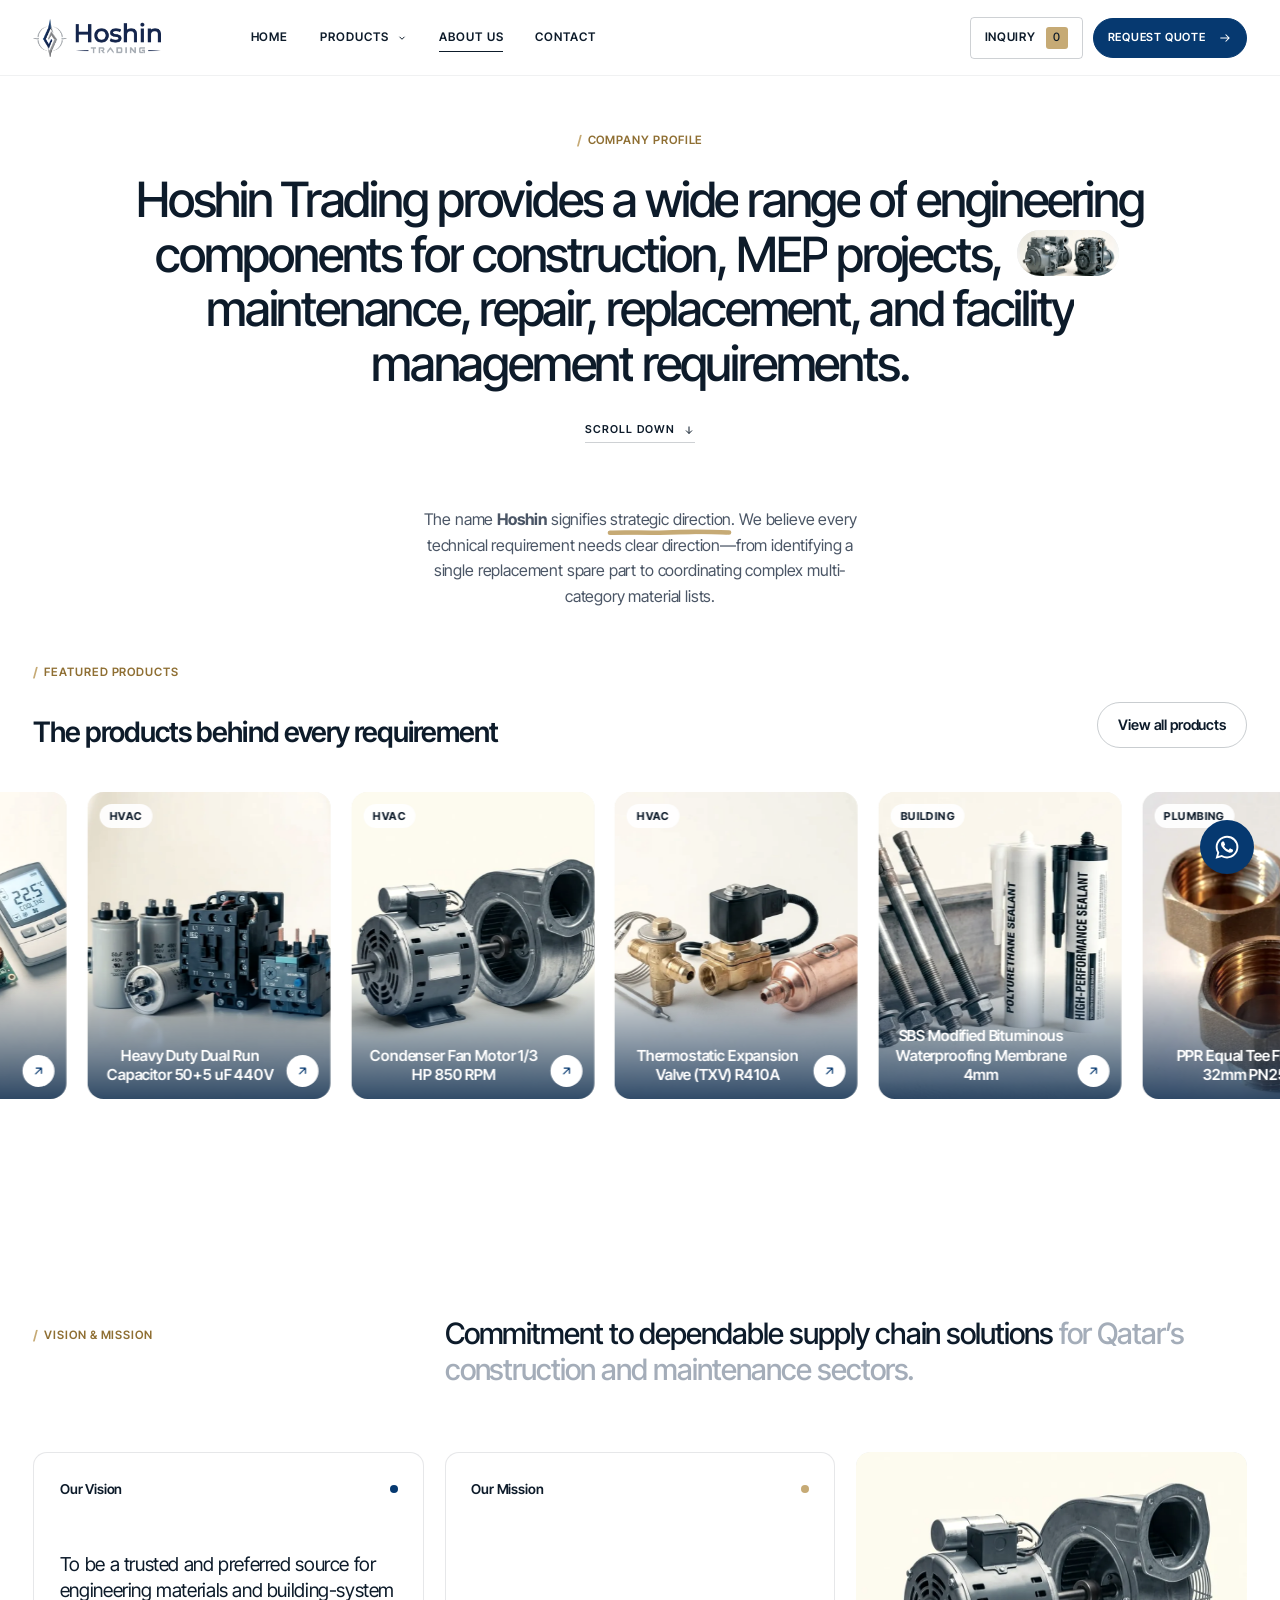
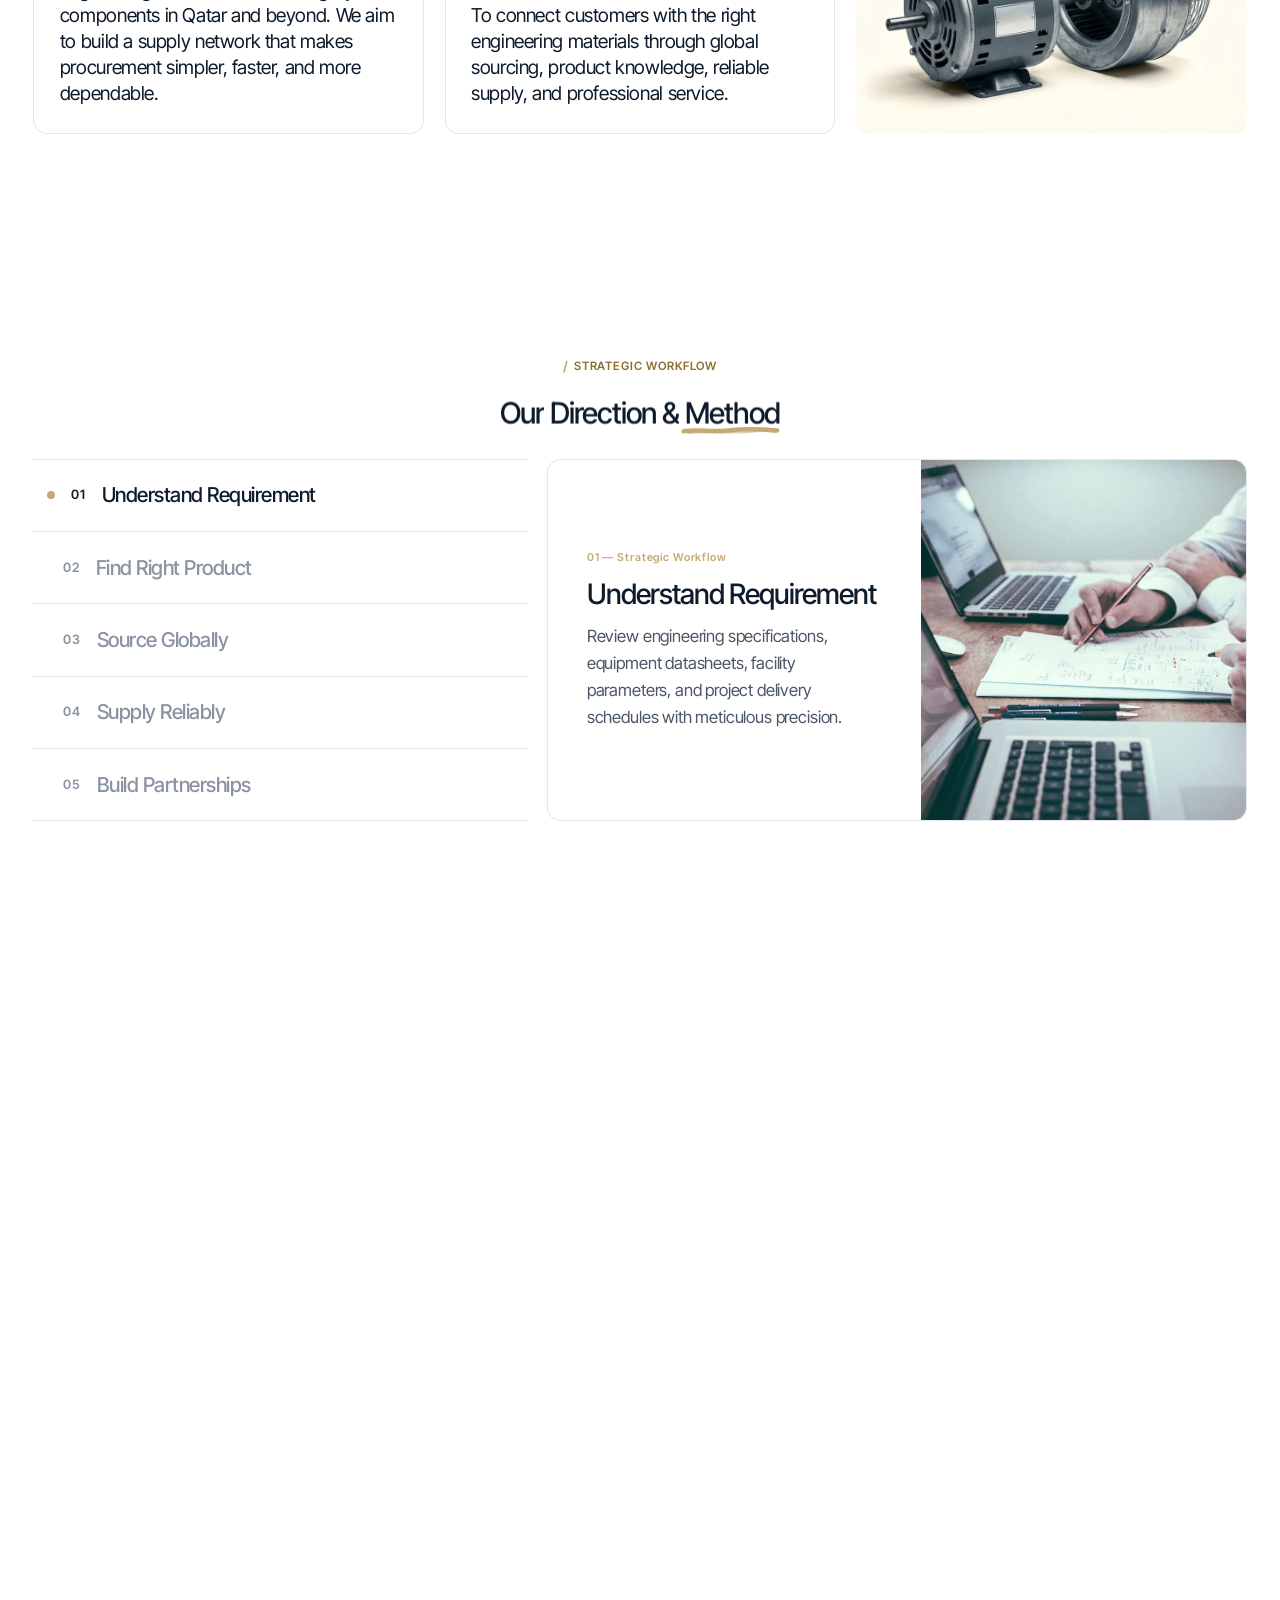
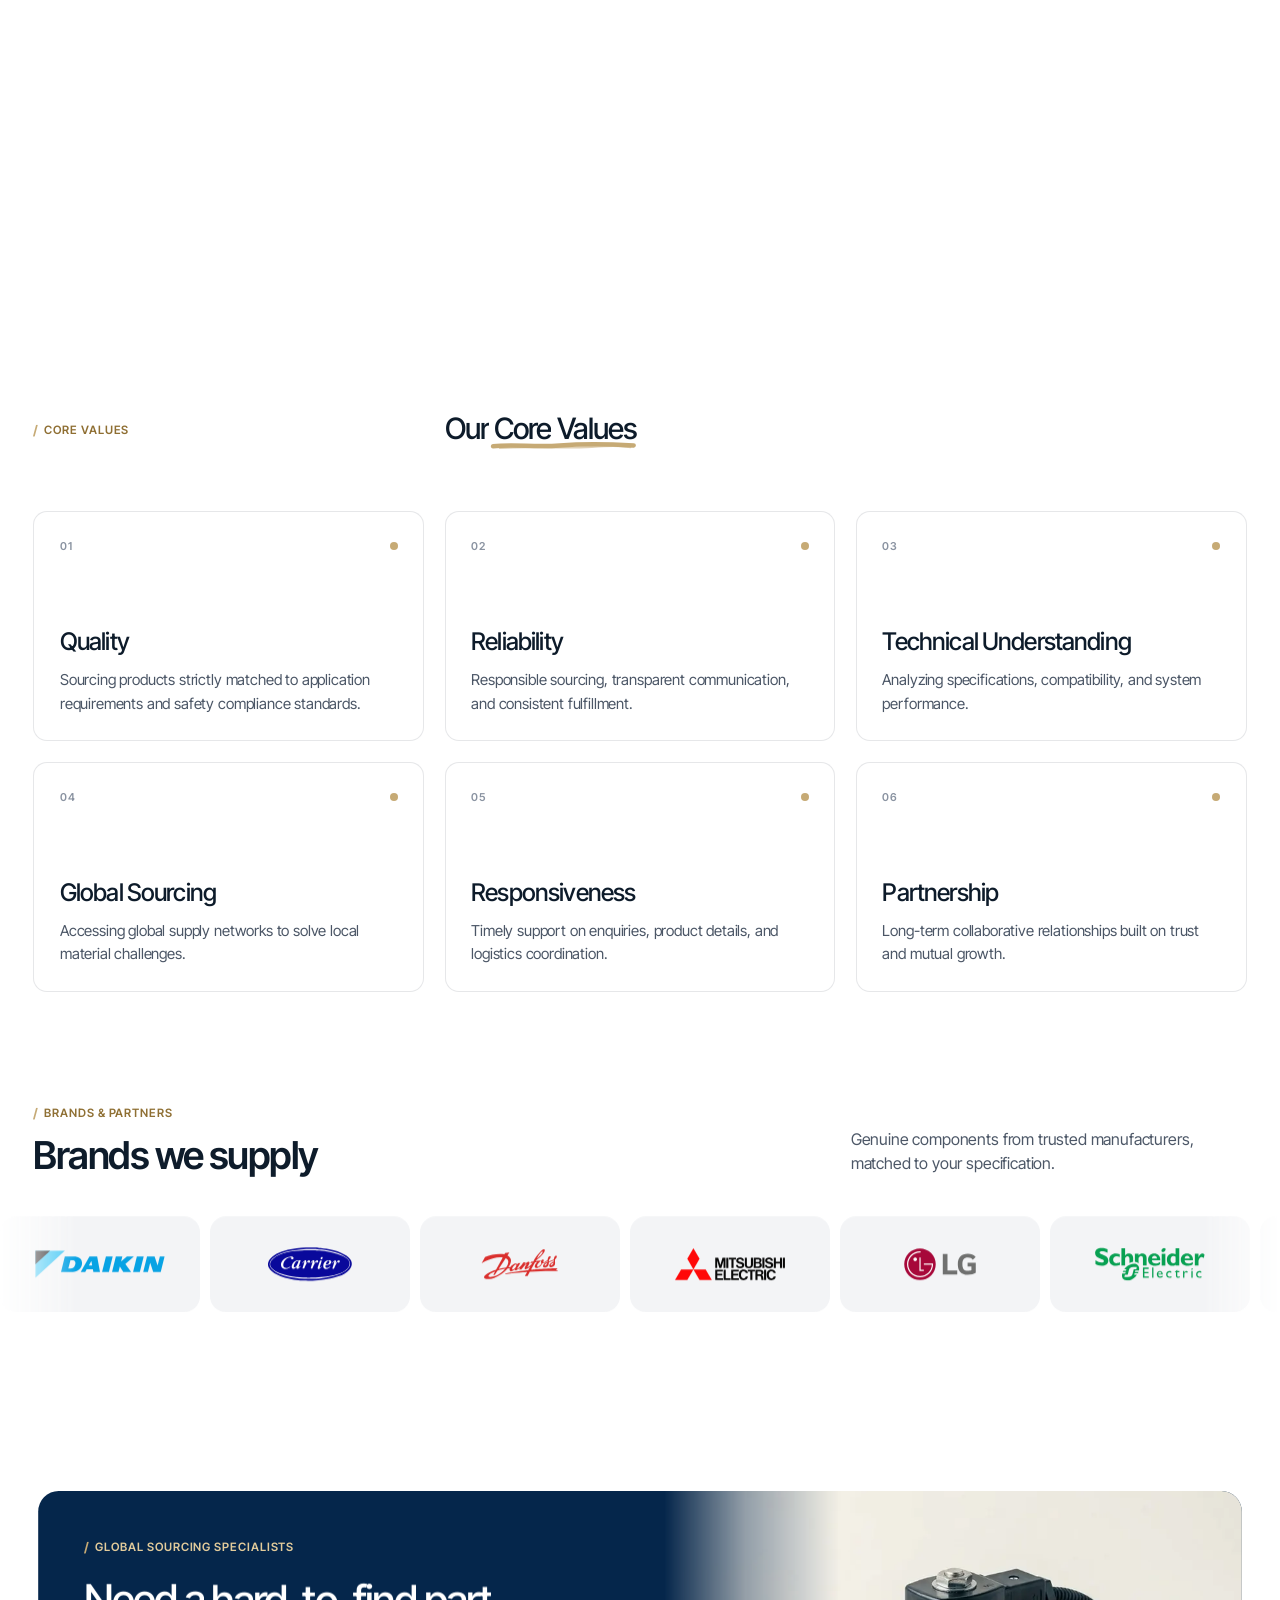
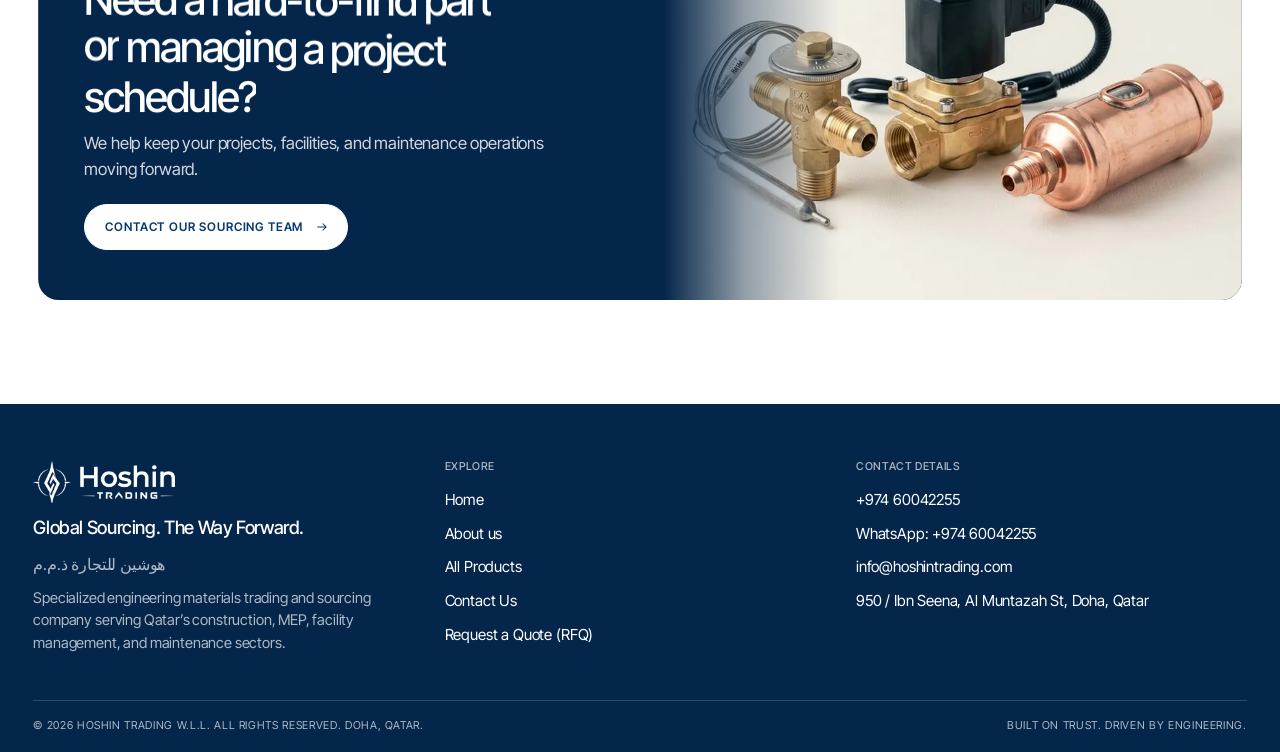
==== about.html @ f6451069 "Category strip: muted colour until hover Co-Authored-By: Claude Opus 5.5 <noreply@anthropic.com>" ====
<!DOCTYPE html>
<html lang="en" class="no-js">
<head>
  <meta charset="UTF-8">
  <meta name="viewport" content="width=device-width, initial-scale=1.0">
  <title>About Us | Hoshin Trading - Qatar Engineering Procurement</title>
  <meta name="description" content="Hoshin Trading provides engineering components for construction, MEP projects, maintenance, repair, replacement, and facility management requirements in Qatar.">
  <meta name="robots" content="index, follow">
  <meta name="theme-color" content="#f3f4f6">
  <link rel="icon" type="image/png" href="assets/logo/logo-mark.png">
  <link rel="apple-touch-icon" href="assets/logo/logo.png">
  <link rel="preconnect" href="https://fonts.googleapis.com">
  <link rel="preconnect" href="https://fonts.gstatic.com" crossorigin>
  <link rel="stylesheet" href="https://fonts.googleapis.com/css2?family=Inter+Tight:wght@400;500;600;700&display=swap">
  <link rel="stylesheet" href="css/hoshin.css?v=1792747800">
  <link rel="stylesheet" href="css/hoshin-v4.css?v=1793015596">
  <link rel="stylesheet" href="css/hoshin-axion.css?v=71">
</head>
<body class="">
  <a href="#main-content" class="skip-link">Skip to main content</a>

  <header class="h-header" id="site-header">
    <div class="h-wrap h-header__inner">
      <a href="index.html" class="h-logo" aria-label="Hoshin Trading home">
        <img class="h-logo__dark" src="assets/logo/logo-horizontal.png" alt="Hoshin Trading W.L.L." width="900" height="267">
        <img class="h-logo__light" src="assets/logo/logo-horizontal-white.png" alt="" width="900" height="267" aria-hidden="true">
      </a>
      <nav class="h-nav" aria-label="Main navigation">
        <ul style="display:flex;gap:4px">
          <li class="h-nav__item"><a class="h-nav__link" href="index.html" data-page="index.html">Home</a></li>
          <li class="h-nav__item h-nav__item--mega">
            <a class="h-nav__link" href="products.html" aria-haspopup="true" aria-expanded="false" data-page="products.html category.html">Products <svg viewBox="0 0 24 24" fill="none" stroke="currentColor" stroke-width="2.4" aria-hidden="true"><path d="m6 9 6 6 6-6"/></svg></a>
      <div class="h-mega" role="region" aria-label="Products menu">
        <div class="h-mega__inner">
          <div>
            <ul class="h-mega__cats">
<li><a class="h-mega__cat" href="category.html?cat=hvac" data-cat="hvac" data-desc="AC units, compressors, motors, fan coils, PCBs, filters, thermostats, valves and controls."><span class="h-index">01</span><span>HVAC &amp; Air Conditioning</span><svg class="" viewBox="0 0 24 24" fill="none" stroke="currentColor" stroke-width="1.8" aria-hidden="true"><path d="M4 12h15M13 6l6 6-6 6"/></svg></a></li>
<li><a class="h-mega__cat" href="category.html?cat=refrigeration" data-cat="refrigeration" data-desc="Refrigerant gases, copper fittings, filter driers, sight glasses and refrigeration accessories."><span class="h-index">02</span><span>Refrigeration &amp; Refrigerant Products</span><svg class="" viewBox="0 0 24 24" fill="none" stroke="currentColor" stroke-width="1.8" aria-hidden="true"><path d="M4 12h15M13 6l6 6-6 6"/></svg></a></li>
<li><a class="h-mega__cat" href="category.html?cat=electrical" data-cat="electrical" data-desc="Cables, switchgear, MCBs/MCCBs, conduits, distribution boards, switches, sockets and LED lighting."><span class="h-index">03</span><span>Electrical Materials &amp; Lighting</span><svg class="" viewBox="0 0 24 24" fill="none" stroke="currentColor" stroke-width="1.8" aria-hidden="true"><path d="M4 12h15M13 6l6 6-6 6"/></svg></a></li>
<li><a class="h-mega__cat" href="category.html?cat=plumbing" data-cat="plumbing" data-desc="PPR/PVC/CPVC/GI pipes, fittings, valves, pumps, pressure vessels and accessories."><span class="h-index">04</span><span>Plumbing Materials &amp; Water Systems</span><svg class="" viewBox="0 0 24 24" fill="none" stroke="currentColor" stroke-width="1.8" aria-hidden="true"><path d="M4 12h15M13 6l6 6-6 6"/></svg></a></li>
<li><a class="h-mega__cat" href="category.html?cat=building" data-cat="building" data-desc="Steel, mesh, timber, waterproofing, sealants, fasteners, insulation and site consumables."><span class="h-index">05</span><span>Building Materials &amp; Civil Supplies</span><svg class="" viewBox="0 0 24 24" fill="none" stroke="currentColor" stroke-width="1.8" aria-hidden="true"><path d="M4 12h15M13 6l6 6-6 6"/></svg></a></li>
<li><a class="h-mega__cat" href="category.html?cat=safety" data-cat="safety" data-desc="PPE, high-visibility workwear, fall protection, respiratory and hearing protection, site safety signage."><span class="h-index">06</span><span>Safety Gears &amp; Equipment</span><svg class="" viewBox="0 0 24 24" fill="none" stroke="currentColor" stroke-width="1.8" aria-hidden="true"><path d="M4 12h15M13 6l6 6-6 6"/></svg></a></li>
            </ul>
          </div>
          <div class="h-mega__panels">
<div class="h-mega__panel" data-cat="hvac"><div class="h-mega__panel-head"><p class="h-mega__panel-title">HVAC &amp; Air Conditioning</p><a class="h-link h-small" href="category.html?cat=hvac">View all <svg viewBox="0 0 24 24" fill="none" stroke="currentColor" stroke-width="1.8" aria-hidden="true"><path d="M7 17 17 7M8 7h9v9"/></svg></a></div><ul class="h-mega__subs"><li><a class="h-mega__sub" href="category.html?cat=hvac&amp;sub=Compressors%20%28Rotary%2C%20Scroll%2C%20Reciprocating%29"><span>Compressors (Rotary, Scroll, Reciprocating)</span><svg viewBox="0 0 24 24" fill="none" stroke="currentColor" stroke-width="1.8" aria-hidden="true"><path d="M7 17 17 7M8 7h9v9"/></svg></a></li><li><a class="h-mega__sub" href="category.html?cat=hvac&amp;sub=Motors%20%26%20Fan%20Components"><span>Motors &amp; Fan Components</span><svg viewBox="0 0 24 24" fill="none" stroke="currentColor" stroke-width="1.8" aria-hidden="true"><path d="M7 17 17 7M8 7h9v9"/></svg></a></li><li><a class="h-mega__sub" href="category.html?cat=hvac&amp;sub=Electrical%20Components%20%28Capacitors%2C%20Contactors%2C%20Overload%20Relays%29"><span>Electrical Components (Capacitors, Contactors, Overload Relays)</span><svg viewBox="0 0 24 24" fill="none" stroke="currentColor" stroke-width="1.8" aria-hidden="true"><path d="M7 17 17 7M8 7h9v9"/></svg></a></li><li><a class="h-mega__sub" href="category.html?cat=hvac&amp;sub=Controls%20%26%20Electronics%20%28PCBs%2C%20Thermostats%2C%20Sensors%29"><span>Controls &amp; Electronics (PCBs, Thermostats, Sensors)</span><svg viewBox="0 0 24 24" fill="none" stroke="currentColor" stroke-width="1.8" aria-hidden="true"><path d="M7 17 17 7M8 7h9v9"/></svg></a></li><li><a class="h-mega__sub" href="category.html?cat=hvac&amp;sub=Valves%20%28Expansion%2C%20Solenoid%29"><span>Valves (Expansion, Solenoid)</span><svg viewBox="0 0 24 24" fill="none" stroke="currentColor" stroke-width="1.8" aria-hidden="true"><path d="M7 17 17 7M8 7h9v9"/></svg></a></li><li><a class="h-mega__sub" href="category.html?cat=hvac&amp;sub=Maintenance%20Consumables%20%28Belts%2C%20Bearings%2C%20Insulation%29"><span>Maintenance Consumables (Belts, Bearings, Insulation)</span><svg viewBox="0 0 24 24" fill="none" stroke="currentColor" stroke-width="1.8" aria-hidden="true"><path d="M7 17 17 7M8 7h9v9"/></svg></a></li></ul></div>
<div class="h-mega__panel" data-cat="refrigeration"><div class="h-mega__panel-head"><p class="h-mega__panel-title">Refrigeration &amp; Refrigerant Products</p><a class="h-link h-small" href="category.html?cat=refrigeration">View all <svg viewBox="0 0 24 24" fill="none" stroke="currentColor" stroke-width="1.8" aria-hidden="true"><path d="M7 17 17 7M8 7h9v9"/></svg></a></div><ul class="h-mega__subs"><li><a class="h-mega__sub" href="category.html?cat=refrigeration&amp;sub=Refrigerant%20Gases"><span>Refrigerant Gases</span><svg viewBox="0 0 24 24" fill="none" stroke="currentColor" stroke-width="1.8" aria-hidden="true"><path d="M7 17 17 7M8 7h9v9"/></svg></a></li><li><a class="h-mega__sub" href="category.html?cat=refrigeration&amp;sub=Copper%20Fittings"><span>Copper Fittings</span><svg viewBox="0 0 24 24" fill="none" stroke="currentColor" stroke-width="1.8" aria-hidden="true"><path d="M7 17 17 7M8 7h9v9"/></svg></a></li><li><a class="h-mega__sub" href="category.html?cat=refrigeration&amp;sub=Filter%20Driers%20%26%20Sight%20Glasses"><span>Filter Driers &amp; Sight Glasses</span><svg viewBox="0 0 24 24" fill="none" stroke="currentColor" stroke-width="1.8" aria-hidden="true"><path d="M7 17 17 7M8 7h9v9"/></svg></a></li><li><a class="h-mega__sub" href="category.html?cat=refrigeration&amp;sub=Refrigeration%20Controls"><span>Refrigeration Controls</span><svg viewBox="0 0 24 24" fill="none" stroke="currentColor" stroke-width="1.8" aria-hidden="true"><path d="M7 17 17 7M8 7h9v9"/></svg></a></li><li><a class="h-mega__sub" href="category.html?cat=refrigeration&amp;sub=Accessories"><span>Accessories</span><svg viewBox="0 0 24 24" fill="none" stroke="currentColor" stroke-width="1.8" aria-hidden="true"><path d="M7 17 17 7M8 7h9v9"/></svg></a></li></ul></div>
<div class="h-mega__panel" data-cat="electrical"><div class="h-mega__panel-head"><p class="h-mega__panel-title">Electrical Materials &amp; Lighting</p><a class="h-link h-small" href="category.html?cat=electrical">View all <svg viewBox="0 0 24 24" fill="none" stroke="currentColor" stroke-width="1.8" aria-hidden="true"><path d="M7 17 17 7M8 7h9v9"/></svg></a></div><ul class="h-mega__subs"><li><a class="h-mega__sub" href="category.html?cat=electrical&amp;sub=Cables%20%26%20Wiring"><span>Cables &amp; Wiring</span><svg viewBox="0 0 24 24" fill="none" stroke="currentColor" stroke-width="1.8" aria-hidden="true"><path d="M7 17 17 7M8 7h9v9"/></svg></a></li><li><a class="h-mega__sub" href="category.html?cat=electrical&amp;sub=Cable%20Management%20%28Trays%2C%20Ladders%2C%20Glands%2C%20Lugs%2C%20Conduits%29"><span>Cable Management (Trays, Ladders, Glands, Lugs, Conduits)</span><svg viewBox="0 0 24 24" fill="none" stroke="currentColor" stroke-width="1.8" aria-hidden="true"><path d="M7 17 17 7M8 7h9v9"/></svg></a></li><li><a class="h-mega__sub" href="category.html?cat=electrical&amp;sub=Protection%20%26%20Switchgear%20%28MCB%2C%20MCCB%2C%20Isolators%2C%20DB%20Boards%29"><span>Protection &amp; Switchgear (MCB, MCCB, Isolators, DB Boards)</span><svg viewBox="0 0 24 24" fill="none" stroke="currentColor" stroke-width="1.8" aria-hidden="true"><path d="M7 17 17 7M8 7h9v9"/></svg></a></li><li><a class="h-mega__sub" href="category.html?cat=electrical&amp;sub=Wiring%20Devices%20%26%20Enclosures%20%28Switches%2C%20Sockets%2C%20Junction%20Boxes%29"><span>Wiring Devices &amp; Enclosures (Switches, Sockets, Junction Boxes)</span><svg viewBox="0 0 24 24" fill="none" stroke="currentColor" stroke-width="1.8" aria-hidden="true"><path d="M7 17 17 7M8 7h9v9"/></svg></a></li><li><a class="h-mega__sub" href="category.html?cat=electrical&amp;sub=Commercial%20%26%20Industrial%20Lighting%20%28LED%20Panels%2C%20Downlights%2C%20Floodlights%29"><span>Commercial &amp; Industrial Lighting (LED Panels, Downlights, Floodlights)</span><svg viewBox="0 0 24 24" fill="none" stroke="currentColor" stroke-width="1.8" aria-hidden="true"><path d="M7 17 17 7M8 7h9v9"/></svg></a></li></ul></div>
<div class="h-mega__panel" data-cat="plumbing"><div class="h-mega__panel-head"><p class="h-mega__panel-title">Plumbing Materials &amp; Water Systems</p><a class="h-link h-small" href="category.html?cat=plumbing">View all <svg viewBox="0 0 24 24" fill="none" stroke="currentColor" stroke-width="1.8" aria-hidden="true"><path d="M7 17 17 7M8 7h9v9"/></svg></a></div><ul class="h-mega__subs"><li><a class="h-mega__sub" href="category.html?cat=plumbing&amp;sub=Piping%20Systems%20%28PPR%2C%20PVC%2C%20CPVC%2C%20GI%29"><span>Piping Systems (PPR, PVC, CPVC, GI)</span><svg viewBox="0 0 24 24" fill="none" stroke="currentColor" stroke-width="1.8" aria-hidden="true"><path d="M7 17 17 7M8 7h9v9"/></svg></a></li><li><a class="h-mega__sub" href="category.html?cat=plumbing&amp;sub=Pipe%20Fittings%20%28Elbows%2C%20Tees%2C%20Couplings%2C%20Reducers%2C%20Flanges%29"><span>Pipe Fittings (Elbows, Tees, Couplings, Reducers, Flanges)</span><svg viewBox="0 0 24 24" fill="none" stroke="currentColor" stroke-width="1.8" aria-hidden="true"><path d="M7 17 17 7M8 7h9v9"/></svg></a></li><li><a class="h-mega__sub" href="category.html?cat=plumbing&amp;sub=Valves%20%28Ball%2C%20Gate%2C%20Check%2C%20Butterfly%2C%20PRVs%2C%20Float%29"><span>Valves (Ball, Gate, Check, Butterfly, PRVs, Float)</span><svg viewBox="0 0 24 24" fill="none" stroke="currentColor" stroke-width="1.8" aria-hidden="true"><path d="M7 17 17 7M8 7h9v9"/></svg></a></li><li><a class="h-mega__sub" href="category.html?cat=plumbing&amp;sub=Pumps%20%26%20Pressure%20Control%20%28Booster%2C%20Transfer%2C%20Circulation%2C%20Pressure%20Vessels%29"><span>Pumps &amp; Pressure Control (Booster, Transfer, Circulation, Pressure Vessels)</span><svg viewBox="0 0 24 24" fill="none" stroke="currentColor" stroke-width="1.8" aria-hidden="true"><path d="M7 17 17 7M8 7h9v9"/></svg></a></li><li><a class="h-mega__sub" href="category.html?cat=plumbing&amp;sub=Plumbing%20Accessories"><span>Plumbing Accessories</span><svg viewBox="0 0 24 24" fill="none" stroke="currentColor" stroke-width="1.8" aria-hidden="true"><path d="M7 17 17 7M8 7h9v9"/></svg></a></li></ul></div>
<div class="h-mega__panel" data-cat="building"><div class="h-mega__panel-head"><p class="h-mega__panel-title">Building Materials &amp; Civil Supplies</p><a class="h-link h-small" href="category.html?cat=building">View all <svg viewBox="0 0 24 24" fill="none" stroke="currentColor" stroke-width="1.8" aria-hidden="true"><path d="M7 17 17 7M8 7h9v9"/></svg></a></div><ul class="h-mega__subs"><li><a class="h-mega__sub" href="category.html?cat=building&amp;sub=Structural%20%26%20Civil%20%28Steel%2C%20Mesh%2C%20Timber%2C%20Plywood%2C%20Formwork%29"><span>Structural &amp; Civil (Steel, Mesh, Timber, Plywood, Formwork)</span><svg viewBox="0 0 24 24" fill="none" stroke="currentColor" stroke-width="1.8" aria-hidden="true"><path d="M7 17 17 7M8 7h9v9"/></svg></a></li><li><a class="h-mega__sub" href="category.html?cat=building&amp;sub=Waterproofing%20%26%20Sealants"><span>Waterproofing &amp; Sealants</span><svg viewBox="0 0 24 24" fill="none" stroke="currentColor" stroke-width="1.8" aria-hidden="true"><path d="M7 17 17 7M8 7h9v9"/></svg></a></li><li><a class="h-mega__sub" href="category.html?cat=building&amp;sub=Fasteners%20%26%20Hardware"><span>Fasteners &amp; Hardware</span><svg viewBox="0 0 24 24" fill="none" stroke="currentColor" stroke-width="1.8" aria-hidden="true"><path d="M7 17 17 7M8 7h9v9"/></svg></a></li><li><a class="h-mega__sub" href="category.html?cat=building&amp;sub=Insulation%20%28Rockwool%2C%20Glasswool%2C%20XPS%29"><span>Insulation (Rockwool, Glasswool, XPS)</span><svg viewBox="0 0 24 24" fill="none" stroke="currentColor" stroke-width="1.8" aria-hidden="true"><path d="M7 17 17 7M8 7h9v9"/></svg></a></li><li><a class="h-mega__sub" href="category.html?cat=building&amp;sub=Site%20Consumables%20%28Abrasives%2C%20Cutting%20Discs%2C%20Tapes%2C%20Adhesives%29"><span>Site Consumables (Abrasives, Cutting Discs, Tapes, Adhesives)</span><svg viewBox="0 0 24 24" fill="none" stroke="currentColor" stroke-width="1.8" aria-hidden="true"><path d="M7 17 17 7M8 7h9v9"/></svg></a></li></ul></div>
<div class="h-mega__panel" data-cat="safety"><div class="h-mega__panel-head"><p class="h-mega__panel-title">Safety Gears &amp; Equipment</p><a class="h-link h-small" href="category.html?cat=safety">View all <svg viewBox="0 0 24 24" fill="none" stroke="currentColor" stroke-width="1.8" aria-hidden="true"><path d="M7 17 17 7M8 7h9v9"/></svg></a></div><ul class="h-mega__subs"><li><a class="h-mega__sub" href="category.html?cat=safety&amp;sub=Head%20%26%20Face%20Protection"><span>Head &amp; Face Protection</span><svg viewBox="0 0 24 24" fill="none" stroke="currentColor" stroke-width="1.8" aria-hidden="true"><path d="M7 17 17 7M8 7h9v9"/></svg></a></li><li><a class="h-mega__sub" href="category.html?cat=safety&amp;sub=Eye%20%26%20Hearing%20Protection"><span>Eye &amp; Hearing Protection</span><svg viewBox="0 0 24 24" fill="none" stroke="currentColor" stroke-width="1.8" aria-hidden="true"><path d="M7 17 17 7M8 7h9v9"/></svg></a></li><li><a class="h-mega__sub" href="category.html?cat=safety&amp;sub=Respiratory%20Protection"><span>Respiratory Protection</span><svg viewBox="0 0 24 24" fill="none" stroke="currentColor" stroke-width="1.8" aria-hidden="true"><path d="M7 17 17 7M8 7h9v9"/></svg></a></li><li><a class="h-mega__sub" href="category.html?cat=safety&amp;sub=Body%20Protection%20%26%20Workwear"><span>Body Protection &amp; Workwear</span><svg viewBox="0 0 24 24" fill="none" stroke="currentColor" stroke-width="1.8" aria-hidden="true"><path d="M7 17 17 7M8 7h9v9"/></svg></a></li><li><a class="h-mega__sub" href="category.html?cat=safety&amp;sub=Hand%20%26%20Foot%20Protection"><span>Hand &amp; Foot Protection</span><svg viewBox="0 0 24 24" fill="none" stroke="currentColor" stroke-width="1.8" aria-hidden="true"><path d="M7 17 17 7M8 7h9v9"/></svg></a></li><li><a class="h-mega__sub" href="category.html?cat=safety&amp;sub=Fall%20Protection%20%26%20Site%20Security"><span>Fall Protection &amp; Site Security</span><svg viewBox="0 0 24 24" fill="none" stroke="currentColor" stroke-width="1.8" aria-hidden="true"><path d="M7 17 17 7M8 7h9v9"/></svg></a></li></ul></div>
          </div>
          <div class="h-mega__foot">
            <span></span>
            <a class="h-link" href="products.html">All Products <svg viewBox="0 0 24 24" fill="none" stroke="currentColor" stroke-width="1.8" aria-hidden="true"><path d="M7 17 17 7M8 7h9v9"/></svg></a>
          </div>
        </div>
      </div>
          </li>
          <li class="h-nav__item"><a class="h-nav__link" href="about.html" data-page="about.html">About us</a></li>
          <li class="h-nav__item"><a class="h-nav__link" href="contact.html" data-page="contact.html">Contact</a></li>
        </ul>
      </nav>
      <div class="h-header__actions">
        <a href="rfq.html" class="h-inquiry" aria-label="View inquiry list">
          <span class="h-inquiry__label">Inquiry</span>
          <span class="h-inquiry__count js-inquiry-count">0</span>
        </a>
        <a href="rfq.html" class="h-btn h-btn--sm"><span class="h-btn__txt"><span>Request Quote</span><span aria-hidden="true">Request Quote</span></span><svg class="h-btn__arrow" viewBox="0 0 24 24" fill="none" stroke="currentColor" stroke-width="1.8" aria-hidden="true"><path d="M4 12h15M13 6l6 6-6 6"/></svg></a>
        <button class="h-burger" type="button" aria-label="Menu" aria-expanded="false" aria-controls="mobile-menu"><span></span><span></span></button>
      </div>
    </div>
  </header>
  <div class="h-scrim" aria-hidden="true"></div>
  <div class="h-mobile" id="mobile-menu" aria-label="Mobile navigation">
    <ul class="h-mobile__list">
      <li><a class="h-mobile__link" href="index.html">Home</a></li>
      <li>
        <button class="h-mobile__toggle" type="button" aria-expanded="false" aria-controls="m-products">Products <svg viewBox="0 0 24 24" fill="none" stroke="currentColor" stroke-width="1.6" aria-hidden="true"><path d="M12 5v14M5 12h14"/></svg></button>
        <div class="h-mobile__sub" id="m-products">
          <div class="h-mobile__cat"><a href="products.html"><span>All Products</span><span class="h-index">ALL</span></a></div>
          <div class="h-mobile__cat"><a href="category.html?cat=hvac"><span>HVAC &amp; Air Conditioning</span><span class="h-index">01</span></a></div>
          <div class="h-mobile__cat"><a href="category.html?cat=refrigeration"><span>Refrigeration &amp; Refrigerant Products</span><span class="h-index">02</span></a></div>
          <div class="h-mobile__cat"><a href="category.html?cat=electrical"><span>Electrical Materials &amp; Lighting</span><span class="h-index">03</span></a></div>
          <div class="h-mobile__cat"><a href="category.html?cat=plumbing"><span>Plumbing Materials &amp; Water Systems</span><span class="h-index">04</span></a></div>
          <div class="h-mobile__cat"><a href="category.html?cat=building"><span>Building Materials &amp; Civil Supplies</span><span class="h-index">05</span></a></div>
          <div class="h-mobile__cat"><a href="category.html?cat=safety"><span>Safety Gears &amp; Equipment</span><span class="h-index">06</span></a></div>
        </div>
      </li>
      <li><a class="h-mobile__link" href="about.html">About us</a></li>
      <li><a class="h-mobile__link" href="contact.html">Contact</a></li>
    </ul>
    <div class="h-mobile__actions">
      <a href="rfq.html" class="h-btn h-btn--block"><span class="h-btn__txt"><span>Request Quote</span><span aria-hidden="true">Request Quote</span></span><svg class="h-btn__arrow" viewBox="0 0 24 24" fill="none" stroke="currentColor" stroke-width="1.8" aria-hidden="true"><path d="M4 12h15M13 6l6 6-6 6"/></svg></a>
      <a href="rfq.html" class="h-btn h-btn--ghost h-btn--block"><span class="h-btn__txt"><span>Inquiry List (<span class="js-inquiry-count">0</span>)</span></span></a>
    </div>
    <div class="h-mobile__meta">
      <a href="tel:+97460042255">+974 60042255</a>
      <a href="mailto:info@hoshintrading.com">info@hoshintrading.com</a>
      <span>950 / Ibn Seena, Al Muntazah St, Doha, Qatar</span>
    </div>
  </div>

  <main id="main-content">

    <section class="v-ahero">
      <div class="h-wrap">
        <p class="h-label">Company Profile</p>
        <h1 class="v-ahero__title" data-split data-split-now>Hoshin Trading provides a wide range of engineering components for construction, MEP projects, <span class="v-pill-img"><img src="assets/images/products-v3/compressors.webp" alt="" width="1024" height="681"></span> maintenance, repair, replacement, and facility management requirements.</h1>
        <a href="#vision" class="v-ahero__cue">Scroll Down <svg viewBox="0 0 24 24" fill="none" stroke="currentColor" stroke-width="2" aria-hidden="true"><path d="M12 5v14M6 13l6 6 6-6"/></svg></a>
        <p class="v-ahero__sub" data-reveal>The name <strong>Hoshin</strong> signifies <span class="h-ul">strategic direction</span>. We believe every technical requirement needs clear direction&mdash;from identifying a single replacement spare part to coordinating complex multi-category material lists.</p>
      </div>
      <div class="v-gallery" aria-label="Featured products"><div class="ax-gallery-head"><div style="display:grid;gap:12px"><p class="h-label">Featured products</p><h2>The products behind every requirement</h2></div><a class="ax-btn ax-btn--line" href="products.html">View all products</a></div><div class="v-gallery__track" data-ax-shuffle><a class="v-gallery__item ax-gitem" href="category.html?cat=hvac&amp;sub=Compressors%20%28Rotary%2C%20Scroll%2C%20Reciprocating%29"><img src="assets/images/products-v3/compressors.webp" alt="" loading="lazy" width="600" height="600"><span class="ax-gitem__cat">HVAC</span><span class="ax-gitem__name">Scroll Compressor 3 TR R410A</span><span class="ax-gitem__go"><svg viewBox="0 0 24 24" fill="none" stroke="currentColor" stroke-width="2" stroke-linecap="round" stroke-linejoin="round" aria-hidden="true"><path d="M7 17 17 7M8 7h9v9"/></svg></span></a><a class="v-gallery__item ax-gitem" href="category.html?cat=hvac&amp;sub=Motors%20%26%20Fan%20Components"><img src="assets/images/products-v3/motors-fan-components.webp" alt="" loading="lazy" width="600" height="600"><span class="ax-gitem__cat">HVAC</span><span class="ax-gitem__name">Condenser Fan Motor 1/3 HP 850 RPM</span><span class="ax-gitem__go"><svg viewBox="0 0 24 24" fill="none" stroke="currentColor" stroke-width="2" stroke-linecap="round" stroke-linejoin="round" aria-hidden="true"><path d="M7 17 17 7M8 7h9v9"/></svg></span></a><a class="v-gallery__item ax-gitem" href="category.html?cat=hvac&amp;sub=Controls%20%26%20Electronics%20%28PCBs%2C%20Thermostats%2C%20Sensors%29"><img src="assets/images/products-v3/controls-electronics.webp" alt="" loading="lazy" width="600" height="600"><span class="ax-gitem__cat">HVAC</span><span class="ax-gitem__name">Universal AC Inverter Control Board / PCB</span><span class="ax-gitem__go"><svg viewBox="0 0 24 24" fill="none" stroke="currentColor" stroke-width="2" stroke-linecap="round" stroke-linejoin="round" aria-hidden="true"><path d="M7 17 17 7M8 7h9v9"/></svg></span></a><a class="v-gallery__item ax-gitem" href="category.html?cat=hvac&amp;sub=Valves%20%28Expansion%2C%20Solenoid%29"><img src="assets/images/products-v3/valves-refrigeration.webp" alt="" loading="lazy" width="600" height="600"><span class="ax-gitem__cat">HVAC</span><span class="ax-gitem__name">Thermostatic Expansion Valve (TXV) R410A</span><span class="ax-gitem__go"><svg viewBox="0 0 24 24" fill="none" stroke="currentColor" stroke-width="2" stroke-linecap="round" stroke-linejoin="round" aria-hidden="true"><path d="M7 17 17 7M8 7h9v9"/></svg></span></a><a class="v-gallery__item ax-gitem" href="category.html?cat=hvac&amp;sub=Electrical%20Components%20%28Capacitors%2C%20Contactors%2C%20Overload%20Relays%29"><img src="assets/images/products-v3/hvac-electrical-components.webp" alt="" loading="lazy" width="600" height="600"><span class="ax-gitem__cat">HVAC</span><span class="ax-gitem__name">Heavy Duty Dual Run Capacitor 50+5 uF 440V</span><span class="ax-gitem__go"><svg viewBox="0 0 24 24" fill="none" stroke="currentColor" stroke-width="2" stroke-linecap="round" stroke-linejoin="round" aria-hidden="true"><path d="M7 17 17 7M8 7h9v9"/></svg></span></a><a class="v-gallery__item ax-gitem" href="category.html?cat=refrigeration&amp;sub=Copper%20Fittings"><img src="assets/images/products-v3/p-copper-elbow.webp" alt="" loading="lazy" width="600" height="600"><span class="ax-gitem__cat">Refrigeration</span><span class="ax-gitem__name">Copper Elbow 90° Long Radius 7/8 inch</span><span class="ax-gitem__go"><svg viewBox="0 0 24 24" fill="none" stroke="currentColor" stroke-width="2" stroke-linecap="round" stroke-linejoin="round" aria-hidden="true"><path d="M7 17 17 7M8 7h9v9"/></svg></span></a><a class="v-gallery__item ax-gitem" href="category.html?cat=electrical&amp;sub=Cables%20%26%20Wiring"><img src="assets/images/products-v3/cables-wiring.webp" alt="" loading="lazy" width="600" height="600"><span class="ax-gitem__cat">Electrical</span><span class="ax-gitem__name">XLPE Insulated Armoured Power Cable 4C x 16 sq mm</span><span class="ax-gitem__go"><svg viewBox="0 0 24 24" fill="none" stroke="currentColor" stroke-width="2" stroke-linecap="round" stroke-linejoin="round" aria-hidden="true"><path d="M7 17 17 7M8 7h9v9"/></svg></span></a><a class="v-gallery__item ax-gitem" href="category.html?cat=electrical&amp;sub=Cable%20Management%20%28Trays%2C%20Ladders%2C%20Glands%2C%20Lugs%2C%20Conduits%29"><img src="assets/images/products-v3/cable-management.webp" alt="" loading="lazy" width="600" height="600"><span class="ax-gitem__cat">Electrical</span><span class="ax-gitem__name">Perforated Heavy Duty Cable Tray 150mm x 50mm x 3M</span><span class="ax-gitem__go"><svg viewBox="0 0 24 24" fill="none" stroke="currentColor" stroke-width="2" stroke-linecap="round" stroke-linejoin="round" aria-hidden="true"><path d="M7 17 17 7M8 7h9v9"/></svg></span></a><a class="v-gallery__item ax-gitem" href="category.html?cat=electrical&amp;sub=Commercial%20%26%20Industrial%20Lighting%20%28LED%20Panels%2C%20Downlights%2C%20Floodlights%29"><img src="assets/images/products-v3/commercial-industrial-lighting.webp" alt="" loading="lazy" width="600" height="600"><span class="ax-gitem__cat">Electrical</span><span class="ax-gitem__name">Recessed LED Panel Light 600x600mm 40W 4000K</span><span class="ax-gitem__go"><svg viewBox="0 0 24 24" fill="none" stroke="currentColor" stroke-width="2" stroke-linecap="round" stroke-linejoin="round" aria-hidden="true"><path d="M7 17 17 7M8 7h9v9"/></svg></span></a><a class="v-gallery__item ax-gitem" href="category.html?cat=plumbing&amp;sub=Pipe%20Fittings%20%28Elbows%2C%20Tees%2C%20Couplings%2C%20Reducers%2C%20Flanges%29"><img src="assets/images/products-v3/pipe-fittings.webp" alt="" loading="lazy" width="600" height="600"><span class="ax-gitem__cat">Plumbing</span><span class="ax-gitem__name">PPR Equal Tee Fitting 32mm PN25</span><span class="ax-gitem__go"><svg viewBox="0 0 24 24" fill="none" stroke="currentColor" stroke-width="2" stroke-linecap="round" stroke-linejoin="round" aria-hidden="true"><path d="M7 17 17 7M8 7h9v9"/></svg></span></a><a class="v-gallery__item ax-gitem" href="category.html?cat=building&amp;sub=Waterproofing%20%26%20Sealants"><img src="assets/images/products-v3/waterproofing-sealants.webp" alt="" loading="lazy" width="600" height="600"><span class="ax-gitem__cat">Building</span><span class="ax-gitem__name">SBS Modified Bituminous Waterproofing Membrane 4mm</span><span class="ax-gitem__go"><svg viewBox="0 0 24 24" fill="none" stroke="currentColor" stroke-width="2" stroke-linecap="round" stroke-linejoin="round" aria-hidden="true"><path d="M7 17 17 7M8 7h9v9"/></svg></span></a><a class="v-gallery__item ax-gitem" href="category.html?cat=plumbing"><img src="assets/images/categories/plumbing-category.webp" alt="" loading="lazy" width="600" height="600"><span class="ax-gitem__cat">Plumbing</span><span class="ax-gitem__name">PPR Pipes, Fittings &amp; Valves</span><span class="ax-gitem__go"><svg viewBox="0 0 24 24" fill="none" stroke="currentColor" stroke-width="2" stroke-linecap="round" stroke-linejoin="round" aria-hidden="true"><path d="M7 17 17 7M8 7h9v9"/></svg></span></a><a class="v-gallery__item ax-gitem" href="category.html?cat=safety"><img src="assets/images/categories/safety-category.webp" alt="" loading="lazy" width="600" height="600"><span class="ax-gitem__cat">Safety</span><span class="ax-gitem__name">PPE &amp; Site Safety Gear</span><span class="ax-gitem__go"><svg viewBox="0 0 24 24" fill="none" stroke="currentColor" stroke-width="2" stroke-linecap="round" stroke-linejoin="round" aria-hidden="true"><path d="M7 17 17 7M8 7h9v9"/></svg></span></a></div></div>
    </section>

    <section class="h-section h-section--tight-top" id="vision">
      <div class="h-wrap">
        <div class="v-intro">
          <div class="v-intro__pill"><p class="h-label">Vision &amp; Mission</p></div>
          <p class="v-intro__text" data-reveal>Commitment to dependable supply chain solutions <span class="v-muted">for Qatar&rsquo;s construction and maintenance sectors.</span></p>
        </div>
        <div class="v-cards">
          <article class="v-card" data-reveal>
            <div class="v-card__head">Our Vision <i></i></div>
            <p class="v-card__big">To be a trusted and preferred source for engineering materials and building-system components in Qatar and beyond. We aim to build a supply network that makes procurement simpler, faster, and more dependable.</p>
          </article>
          <article class="v-card" data-reveal data-delay="0.08">
            <div class="v-card__head">Our Mission <i></i></div>
            <p class="v-card__big">To connect customers with the right engineering materials through global sourcing, product knowledge, reliable supply, and professional service.</p>
          </article>
          <div class="v-card v-card--img" data-reveal data-delay="0.16"><div class="h-media"><img src="assets/images/products-v3/motors-fan-components.webp" alt="HVAC fan motor and blower wheel" loading="lazy" width="1024" height="679" style="width:100%;height:100%;object-fit:cover"></div></div>
        </div>
      </div>
    </section>

    <section class="h-section h-section--tight-top" id="methodology" data-tabs-pin>
      <div class="h-wrap">
        <div class="v-intro v-intro--center">
          <div class="v-intro__pill"><p class="h-label">Strategic Workflow</p></div>
          <h2 class="v-intro__text h-h2" data-split>Our Direction &amp; <span class="h-ul">Method</span></h2>
        </div>
        <div class="v-tabs" data-tabs>
          <div class="v-tabs__list" role="tablist"><button type="button" class="v-tabs__btn is-active" data-tab="0" role="tab" aria-selected="true"><span class="h-index">01</span>Understand Requirement</button><button type="button" class="v-tabs__btn" data-tab="1" role="tab" aria-selected="false"><span class="h-index">02</span>Find Right Product</button><button type="button" class="v-tabs__btn" data-tab="2" role="tab" aria-selected="false"><span class="h-index">03</span>Source Globally</button><button type="button" class="v-tabs__btn" data-tab="3" role="tab" aria-selected="false"><span class="h-index">04</span>Supply Reliably</button><button type="button" class="v-tabs__btn" data-tab="4" role="tab" aria-selected="false"><span class="h-index">05</span>Build Partnerships</button></div>
          <div class="v-tabs__stage">
            <div class="v-tab is-active" data-tab="0" role="tabpanel">
              <div class="v-tab__body"><span class="h-index">01 &mdash; Strategic Workflow</span><h3>Understand Requirement</h3><p>Review engineering specifications, equipment datasheets, facility parameters, and project delivery schedules with meticulous precision.</p></div>
              <div class="v-tab__media"><img src="assets/images/v3/plans-hands.jpg" alt="Engineers reviewing drawings and specifications" loading="lazy" width="1024" height="683"></div>
            </div><div class="v-tab" data-tab="1" role="tabpanel">
              <div class="v-tab__body"><span class="h-index">02 &mdash; Strategic Workflow</span><h3>Find Right Product</h3><p>Identify compliant OEM materials or certified technical equivalents that strictly fulfill Qatar project standards and application tolerances.</p></div>
              <div class="v-tab__media"><img src="assets/images/v3/wh-cable-drums.jpg" alt="Organised stock racks to locate the right product" loading="lazy" width="1024" height="683"></div>
            </div><div class="v-tab" data-tab="2" role="tabpanel">
              <div class="v-tab__body"><span class="h-index">03 &mdash; Strategic Workflow</span><h3>Source Globally</h3><p>Tap into audited global manufacturing partners and regional stock channels to overcome supply chain shortages and lead-time constraints.</p></div>
              <div class="v-tab__media"><img src="assets/images/v3/port-terminal.jpg" alt="International container terminal for global sourcing" loading="lazy" width="1024" height="683"></div>
            </div><div class="v-tab" data-tab="3" role="tabpanel">
              <div class="v-tab__body"><span class="h-index">04 &mdash; Strategic Workflow</span><h3>Supply Reliably</h3><p>Coordinate quality assurance inspections, customs clearance, and direct expedited delivery straight to your site or facility.</p></div>
              <div class="v-tab__media"><img src="assets/images/v3/wh-boxes.jpg" alt="Packed stock ready for reliable supply" loading="lazy" width="1024" height="683"></div>
            </div><div class="v-tab" data-tab="4" role="tabpanel">
              <div class="v-tab__body"><span class="h-index">05 &mdash; Strategic Workflow</span><h3>Build Partnerships</h3><p>Foster enduring commercial partnerships founded on technical trust, proactive follow-through, and dedicated post-supply support.</p></div>
              <div class="v-tab__media"><img src="assets/images/v3/eng-surveyors.jpg" alt="Team working together on site" loading="lazy" width="1024" height="683"></div>
            </div>
          </div>
        </div>
      </div>
    </section>

    <section class="h-section h-section--tight-top">
      <div class="h-wrap">
        <div class="v-intro">
          <div class="v-intro__pill"><p class="h-label">Core Values</p></div>
          <h2 class="v-intro__text h-h2" data-split>Our <span class="h-ul">Core Values</span></h2>
        </div>
        <div class="v-values">
          <article class="v-value" data-reveal data-delay="0.00">
            <div class="v-value__head"><span class="h-index">01</span><i></i></div>
            <h3>Quality</h3>
            <p>Sourcing products strictly matched to application requirements and safety compliance standards.</p>
          </article>
          <article class="v-value" data-reveal data-delay="0.08">
            <div class="v-value__head"><span class="h-index">02</span><i></i></div>
            <h3>Reliability</h3>
            <p>Responsible sourcing, transparent communication, and consistent fulfillment.</p>
          </article>
          <article class="v-value" data-reveal data-delay="0.16">
            <div class="v-value__head"><span class="h-index">03</span><i></i></div>
            <h3>Technical Understanding</h3>
            <p>Analyzing specifications, compatibility, and system performance.</p>
          </article>
          <article class="v-value" data-reveal data-delay="0.00">
            <div class="v-value__head"><span class="h-index">04</span><i></i></div>
            <h3>Global Sourcing</h3>
            <p>Accessing global supply networks to solve local material challenges.</p>
          </article>
          <article class="v-value" data-reveal data-delay="0.08">
            <div class="v-value__head"><span class="h-index">05</span><i></i></div>
            <h3>Responsiveness</h3>
            <p>Timely support on enquiries, product details, and logistics coordination.</p>
          </article>
          <article class="v-value" data-reveal data-delay="0.16">
            <div class="v-value__head"><span class="h-index">06</span><i></i></div>
            <h3>Partnership</h3>
            <p>Long-term collaborative relationships built on trust and mutual growth.</p>
          </article>
        </div>
      </div>
    </section>


    <!-- BRANDS (client will send logo files) -->
    <section class="h-section ax-brands" aria-labelledby="brands-title">
      <div class="h-wrap">
        <div class="ax-head">
          <div class="ax-head__main"><p class="h-label">Brands &amp; Partners</p><h2 id="brands-title">Brands we supply</h2></div>
          <p>Genuine components from trusted manufacturers, matched to your specification.</p>
        </div>
      </div>
      <div class="ax-marquee"><div class="ax-marquee__track"><div class="ax-brand"><img src="assets/brands/real/daikin.svg" alt="Daikin" height="36" loading="lazy"></div><div class="ax-brand"><img src="assets/brands/real/carrier.svg" alt="Carrier" height="36" loading="lazy"></div><div class="ax-brand"><img src="assets/brands/real/danfoss.svg" alt="Danfoss" height="36" loading="lazy"></div><div class="ax-brand"><img src="assets/brands/real/mitsubishi-electric.svg" alt="Mitsubishi Electric" height="36" loading="lazy"></div><div class="ax-brand"><img src="assets/brands/real/lg.svg" alt="LG" height="36" loading="lazy"></div><div class="ax-brand"><img src="assets/brands/real/schneider-electric.svg" alt="Schneider Electric" height="36" loading="lazy"></div><div class="ax-brand"><img src="assets/brands/real/abb.svg" alt="ABB" height="36" loading="lazy"></div><div class="ax-brand"><img src="assets/brands/real/siemens.svg" alt="Siemens" height="36" loading="lazy"></div><div class="ax-brand"><img src="assets/brands/real/legrand.svg" alt="Legrand" height="36" loading="lazy"></div><div class="ax-brand"><img src="assets/brands/real/eaton.svg" alt="Eaton" height="36" loading="lazy"></div><div class="ax-brand"><img src="assets/brands/real/honeywell.svg" alt="Honeywell" height="36" loading="lazy"></div><div class="ax-brand"><img src="assets/brands/real/3m.svg" alt="3M" height="36" loading="lazy"></div><div class="ax-brand"><img src="assets/brands/real/bosch.svg" alt="Bosch" height="36" loading="lazy"></div><div style="display:contents" aria-hidden="true"><div class="ax-brand"><img src="assets/brands/real/daikin.svg" alt="Daikin" height="36" loading="lazy"></div><div class="ax-brand"><img src="assets/brands/real/carrier.svg" alt="Carrier" height="36" loading="lazy"></div><div class="ax-brand"><img src="assets/brands/real/danfoss.svg" alt="Danfoss" height="36" loading="lazy"></div><div class="ax-brand"><img src="assets/brands/real/mitsubishi-electric.svg" alt="Mitsubishi Electric" height="36" loading="lazy"></div><div class="ax-brand"><img src="assets/brands/real/lg.svg" alt="LG" height="36" loading="lazy"></div><div class="ax-brand"><img src="assets/brands/real/schneider-electric.svg" alt="Schneider Electric" height="36" loading="lazy"></div><div class="ax-brand"><img src="assets/brands/real/abb.svg" alt="ABB" height="36" loading="lazy"></div><div class="ax-brand"><img src="assets/brands/real/siemens.svg" alt="Siemens" height="36" loading="lazy"></div><div class="ax-brand"><img src="assets/brands/real/legrand.svg" alt="Legrand" height="36" loading="lazy"></div><div class="ax-brand"><img src="assets/brands/real/eaton.svg" alt="Eaton" height="36" loading="lazy"></div><div class="ax-brand"><img src="assets/brands/real/honeywell.svg" alt="Honeywell" height="36" loading="lazy"></div><div class="ax-brand"><img src="assets/brands/real/3m.svg" alt="3M" height="36" loading="lazy"></div><div class="ax-brand"><img src="assets/brands/real/bosch.svg" alt="Bosch" height="36" loading="lazy"></div></div></div></div>
    </section>

    <section class="v-cta-wrap">
      <div class="h-wrap">
        <div class="v-cta">
          <div class="v-cta__bg"><img src="assets/images/products-v3/valves-refrigeration.webp" alt="" loading="lazy" width="900" height="900"></div>
          <div class="v-cta__body">
            <p class="h-label h-label--light">Global Sourcing Specialists</p>
            <h2 class="v-cta__title" data-split>Need a <span class="h-ul">hard-to-find part</span> or managing a project schedule?</h2>
            <p class="v-cta__copy" data-reveal>We help keep your projects, facilities, and maintenance operations moving forward.</p>
            <div data-reveal><a href="contact.html" class="h-btn h-btn--gold"><span class="h-btn__txt"><span>Contact Our Sourcing Team</span><span aria-hidden="true">Contact Our Sourcing Team</span></span><svg class="h-btn__arrow" viewBox="0 0 24 24" fill="none" stroke="currentColor" stroke-width="1.8" aria-hidden="true"><path d="M4 12h15M13 6l6 6-6 6"/></svg></a></div>
          </div>
        </div>
      </div>
    </section>
  </main>

  <footer class="h-footer">
    <div class="h-wrap">
      <div class="h-grid h-footer__top">
        <div class="h-footer__brand">
          <img src="assets/logo/logo-horizontal-white.png" alt="Hoshin Trading" width="900" height="267" loading="lazy">
          <p class="tagline">Global Sourcing. The Way Forward.</p>
          <p class="arabic" lang="ar" dir="rtl">هوشين للتجارة ذ.م.م</p>
          <p class="desc">Specialized engineering materials trading and sourcing company serving Qatar&rsquo;s construction, MEP, facility management, and maintenance sectors.</p>
        </div>
        <div class="h-footer__col">
          <h4>Explore</h4>
          <a href="index.html">Home</a>
          <a href="about.html">About us</a>
          <a href="products.html">All Products</a>
          <a href="contact.html">Contact Us</a>
          <a href="rfq.html">Request a Quote (RFQ)</a>
        </div>
        <div class="h-footer__col h-footer__col--end">
          <h4>Contact Details</h4>
          <a href="tel:+97460042255">+974 60042255</a>
          <a href="https://wa.me/97460042255" target="_blank" rel="noopener noreferrer">WhatsApp: +974 60042255</a>
          <a href="mailto:info@hoshintrading.com">info@hoshintrading.com</a>
          <span>950 / Ibn Seena, Al Muntazah St, Doha, Qatar</span>
        </div>
      </div>
      <div class="h-footer__word" aria-hidden="true">HOSHIN</div>
    </div>
    <div class="h-wrap">
      <div class="h-footer__bottom">
        <span>&copy; <span data-year>2026</span> Hoshin Trading W.L.L. All rights reserved. Doha, Qatar.</span>
        <span>Built on trust. Driven by engineering.</span>
      </div>
    </div>
  </footer>

  <a href="https://wa.me/97460042255" class="h-wa" target="_blank" rel="noopener noreferrer" aria-label="Chat with our team on WhatsApp">
    <svg viewBox="0 0 24 24" fill="currentColor" aria-hidden="true"><path d="M17.47 14.38c-.3-.15-1.75-.86-2.02-.96-.27-.1-.47-.15-.67.15-.2.3-.77.96-.94 1.16-.17.2-.35.22-.64.07-.3-.15-1.25-.46-2.39-1.47-.88-.79-1.48-1.76-1.65-2.06-.17-.3-.02-.46.13-.6.13-.13.3-.35.45-.52.15-.17.2-.3.3-.5.1-.2.05-.37-.02-.52-.08-.15-.67-1.62-.92-2.22-.24-.58-.49-.5-.67-.51h-.57c-.2 0-.52.07-.79.37-.27.3-1.04 1.02-1.04 2.48s1.07 2.88 1.21 3.08c.15.2 2.1 3.2 5.08 4.49.71.31 1.26.49 1.69.63.71.23 1.36.2 1.87.12.57-.08 1.75-.72 2-1.41.25-.69.25-1.29.17-1.41-.07-.12-.27-.2-.57-.35M12.05 21.5h-.01a9.4 9.4 0 0 1-4.8-1.32l-.34-.2-3.57.94.95-3.48-.22-.36a9.38 9.38 0 0 1-1.44-5.01c0-5.19 4.23-9.42 9.43-9.42a9.37 9.37 0 0 1 9.42 9.43c0 5.2-4.23 9.42-9.42 9.42m8.02-17.44A11.27 11.27 0 0 0 12.05.75C5.8.75.7 5.84.7 12.1c0 2 .52 3.95 1.52 5.67L.6 23.65l6.02-1.58a11.33 11.33 0 0 0 5.42 1.38h.01c6.25 0 11.34-5.09 11.35-11.34a11.27 11.27 0 0 0-3.32-8.03"/></svg>
  </a>

  <script src="js/lenis.min.js" defer></script>
  <script src="js/gsap.min.js" defer></script>
  <script src="js/ScrollTrigger.min.js" defer></script>
  <script src="js/products-data.js?v=1"></script>
  <script src="js/inquiry.js?v=1792732574"></script>
  <script src="js/hoshin-axion.js?v=6"></script>
  <script src="js/site.js?v=1793008123" defer></script>
</body>
</html>
---- css/hoshin.css ----
/* ==========================================================================
   HOSHIN TRADING — V3 DESIGN SYSTEM
   Editorial / industrial. Warm paper, ink type, brand navy, signal accent.
   ========================================================================== */

:root {
  /* Colour */
  --paper: #ffffff;
  --paper-2: #f3f5f8;
  --paper-3: #e4e9f0;
  --ink: #0b1626;
  --ink-2: #384456;
  --muted: #6b7584;
  --line: rgba(6, 57, 112, 0.14);
  --line-strong: rgba(6, 57, 112, 0.32);
  --primary: #063970;
  --primary-dark: #042a54;
  --navy: #063970;
  --navy-deep: #063970;
  --silver: #939598;
  --signal: #c6aa75;
  --on-dark: #ffffff;
  --on-dark-muted: rgba(255, 255, 255, 0.68);
  --line-dark: rgba(255, 255, 255, 0.18);

  /* Type */
  --font-sans: "Geist", "Helvetica Neue", Arial, sans-serif;
  --font-mono: "Geist Mono", ui-monospace, "SFMono-Regular", Menlo, monospace;

  --fs-display: clamp(3.1rem, 9.2vw, 10.4rem);
  --fs-h1: clamp(2.6rem, 6.4vw, 7rem);
  --fs-h2: clamp(2.1rem, 4.4vw, 4.9rem);
  --fs-h3: clamp(1.45rem, 2.2vw, 2.25rem);
  --fs-h4: clamp(1.15rem, 1.35vw, 1.4rem);
  --fs-lead: clamp(1.12rem, 1.55vw, 1.55rem);
  --fs-body: 1rem;
  --fs-small: 0.875rem;
  --fs-label: 0.72rem;

  /* Space */
  --gutter: clamp(16px, 2.6vw, 40px);
  --col-gap: clamp(14px, 1.6vw, 24px);
  --section: clamp(88px, 12vw, 190px);
  --section-sm: clamp(64px, 8vw, 120px);
  --header-h: 76px;

  /* Motion */
  --ease: cubic-bezier(0.22, 1, 0.36, 1);
  --ease-in-out: cubic-bezier(0.65, 0, 0.35, 1);
  --dur: 0.7s;
}

/* --------------------------------------------------------------------------
   Base
   -------------------------------------------------------------------------- */
*, *::before, *::after { box-sizing: border-box; }
html { -webkit-text-size-adjust: 100%; scroll-behavior: auto; }
html.lenis, html.lenis body { height: auto; }
.lenis.lenis-smooth { scroll-behavior: auto !important; }
.lenis.lenis-stopped { overflow: hidden; }

body {
  margin: 0;
  background: var(--paper);
  color: var(--ink);
  font-family: var(--font-sans);
  font-size: var(--fs-body);
  line-height: 1.55;
  font-weight: 400;
  letter-spacing: -0.005em;
  -webkit-font-smoothing: antialiased;
  -moz-osx-font-smoothing: grayscale;
  text-rendering: optimizeLegibility;
  overflow-x: hidden;
}
body.is-locked { overflow: hidden; }

img, svg, video { display: block; max-width: 100%; }
img { height: auto; }
a { color: inherit; text-decoration: none; }
button { font: inherit; color: inherit; background: none; border: 0; padding: 0; cursor: pointer; }
h1, h2, h3, h4, h5, h6, p, ul, ol, dl, dd, figure, blockquote { margin: 0; }
ul, ol { padding: 0; list-style: none; }
h1, h2, h3, h4 { font-weight: 500; letter-spacing: -0.035em; line-height: 1.02; }
table { border-collapse: collapse; width: 100%; }
::selection { background: var(--primary); color: #fff; }
:focus-visible { outline: 2px solid var(--signal); outline-offset: 3px; }

.skip-link {
  position: fixed; top: 10px; left: 10px; z-index: 999;
  padding: 10px 16px; background: var(--ink); color: var(--paper);
  transform: translateY(-160%); transition: transform 0.3s var(--ease);
}
.skip-link:focus { transform: none; }

.sr-only {
  position: absolute !important; width: 1px; height: 1px; padding: 0; margin: -1px;
  overflow: hidden; clip: rect(0, 0, 0, 0); white-space: nowrap; border: 0;
}

/* --------------------------------------------------------------------------
   Layout
   -------------------------------------------------------------------------- */
.h-wrap { width: 100%; padding-inline: var(--gutter); margin-inline: auto; max-width: 1760px; }
.h-grid { display: grid; grid-template-columns: repeat(12, minmax(0, 1fr)); column-gap: var(--col-gap); }
.h-section { padding-block: var(--section); position: relative; }
.h-section--sm { padding-block: var(--section-sm); }
.h-section--tight-top { padding-top: var(--section-sm); }
.h-dark { background: var(--navy-deep); color: var(--on-dark); }
.h-ink { background: var(--primary-dark); color: var(--on-dark); }
.h-paper-2 { background: var(--paper-2); }
.h-rule { height: 1px; background: var(--line); border: 0; margin: 0; }
.h-dark .h-rule, .h-ink .h-rule { background: var(--line-dark); }

/* --------------------------------------------------------------------------
   Type utilities
   -------------------------------------------------------------------------- */
.h-label {
  font-family: var(--font-mono);
  font-size: var(--fs-label);
  font-weight: 500;
  letter-spacing: 0.06em;
  text-transform: uppercase;
  line-height: 1.3;
  color: var(--muted);
  display: inline-flex; align-items: center; gap: 10px;
}
.h-label::before {
  content: ""; width: 7px; height: 7px; background: var(--signal); flex: none;
}
.h-label--plain::before { display: none; }
.h-dark .h-label, .h-ink .h-label { color: var(--on-dark-muted); }
.h-index { font-family: var(--font-mono); font-size: var(--fs-label); letter-spacing: 0.06em; color: var(--muted); }
.h-dark .h-index, .h-ink .h-index { color: var(--on-dark-muted); }

.h-display { font-size: var(--fs-display); letter-spacing: -0.055em; line-height: 0.9; font-weight: 500; }
.h-h1 { font-size: var(--fs-h1); letter-spacing: -0.05em; line-height: 0.95; }
.h-h2 { font-size: var(--fs-h2); letter-spacing: -0.045em; line-height: 0.98; }
.h-h3 { font-size: var(--fs-h3); letter-spacing: -0.035em; line-height: 1.05; }
.h-h4 { font-size: var(--fs-h4); letter-spacing: -0.02em; line-height: 1.2; }
.h-lead { font-size: var(--fs-lead); line-height: 1.32; letter-spacing: -0.02em; color: var(--ink-2); }
.h-dark .h-lead, .h-ink .h-lead { color: var(--on-dark); }
.h-body { color: var(--ink-2); max-width: 60ch; }
.h-dark .h-body, .h-ink .h-body { color: var(--on-dark-muted); }
.h-small { font-size: var(--fs-small); }
.is-muted { color: var(--muted); }
.h-dark .is-muted, .h-ink .is-muted { color: var(--on-dark-muted); }
.h-mono { font-family: var(--font-mono); }

/* Split-line reveal helpers (JS wraps words) */
.h-split .w { display: inline-block; overflow: hidden; vertical-align: top; padding-bottom: 0.22em; margin-bottom: -0.22em; }
.h-split .w > span { display: inline-block; will-change: transform; }

/* --------------------------------------------------------------------------
   Buttons & links
   -------------------------------------------------------------------------- */
.h-btn {
  --btn-bg: var(--primary); --btn-fg: #fff; --btn-bd: var(--primary);
  position: relative; display: inline-flex; align-items: center; justify-content: center; gap: 14px;
  height: 54px; padding: 0 22px 0 24px;
  background: var(--btn-bg); color: var(--btn-fg); border: 1px solid var(--btn-bd);
  font-size: 0.95rem; font-weight: 500; letter-spacing: -0.01em; white-space: nowrap;
  overflow: hidden; isolation: isolate;
  transition: color 0.5s var(--ease), border-color 0.5s var(--ease);
}
.h-btn::before {
  content: ""; position: absolute; inset: 0; z-index: -1; background: var(--signal);
  transform: translateY(101%); transition: transform 0.55s var(--ease);
}
.h-btn:hover::before, .h-btn:focus-visible::before { transform: none; }
.h-btn:hover, .h-btn:focus-visible { border-color: var(--signal); color: var(--ink); }
.h-btn__txt { position: relative; display: inline-block; overflow: hidden; }
.h-btn__txt > span { display: inline-block; transition: transform 0.55s var(--ease); }
.h-btn__txt > span + span { position: absolute; left: 0; top: 0; transform: translateY(110%); }
.h-btn:hover .h-btn__txt > span:first-child { transform: translateY(-110%); }
.h-btn:hover .h-btn__txt > span + span { transform: none; }
.h-btn__arrow { width: 16px; height: 16px; flex: none; transition: transform 0.55s var(--ease); }
.h-btn:hover .h-btn__arrow { transform: translateX(4px); }

.h-btn--ghost { --btn-bg: transparent; --btn-fg: var(--ink); --btn-bd: var(--line-strong); }
.h-btn--light { --btn-bg: var(--paper); --btn-fg: var(--ink); --btn-bd: var(--paper); }
.h-btn--ghost-light { --btn-bg: transparent; --btn-fg: var(--on-dark); --btn-bd: var(--line-dark); }
.h-btn--sm { height: 42px; padding: 0 16px; font-size: 0.875rem; gap: 10px; }
.h-btn--block { width: 100%; }
.h-btn.btn-added { --btn-bg: var(--navy); --btn-bd: var(--navy); --btn-fg: var(--paper); }

.h-link {
  position: relative; display: inline-flex; align-items: center; gap: 10px;
  font-weight: 500; padding-bottom: 4px;
}
.h-link::after {
  content: ""; position: absolute; left: 0; right: 0; bottom: 0; height: 1px; background: currentColor;
  transform-origin: right; transition: transform 0.6s var(--ease);
}
.h-link:hover::after { transform: scaleX(0); }
.h-link svg { width: 14px; height: 14px; transition: transform 0.5s var(--ease); }
.h-link:hover svg { transform: translate(3px, -3px); }

/* --------------------------------------------------------------------------
   Media
   -------------------------------------------------------------------------- */
.h-media { position: relative; overflow: hidden; background: var(--paper-3); }
.h-media img { width: 100%; height: 100%; object-fit: cover; }
.h-media--parallax img { height: 118%; margin-top: -9%; will-change: transform; }
figure > figcaption, .h-cap {
  font-family: var(--font-mono); font-size: var(--fs-label); letter-spacing: 0.06em; text-transform: uppercase;
  color: var(--muted); display: flex; justify-content: space-between; gap: 12px; padding-top: 10px;
}

/* Reveal states (JS adds .is-in) */
[data-reveal] { opacity: 0; transform: translateY(28px); transition: opacity 1s var(--ease), transform 1s var(--ease); }
[data-reveal].is-in { opacity: 1; transform: none; }
[data-reveal="clip"] { opacity: 1; transform: none; clip-path: inset(100% 0 0 0); transition: clip-path 1.3s var(--ease-in-out); }
[data-reveal="clip"].is-in { clip-path: inset(0 0 0 0); }
[data-reveal="clip"] img { transform: scale(1.18); transition: transform 1.8s var(--ease); }
[data-reveal="clip"].is-in img { transform: scale(1); }
[data-reveal="fade"] { transform: none; }
.no-js [data-reveal] { opacity: 1; transform: none; clip-path: none; }

/* --------------------------------------------------------------------------
   Header & navigation
   -------------------------------------------------------------------------- */
.h-header {
  position: fixed; inset: 0 0 auto 0; z-index: 100; height: var(--header-h);
  transition: transform 0.6s var(--ease), background-color 0.4s ease, border-color 0.4s ease;
  background: rgba(255, 255, 255, 0.94); border-bottom: 1px solid transparent;
  -webkit-backdrop-filter: blur(14px); backdrop-filter: blur(14px);
}
.h-header.is-scrolled, .h-header.is-open, body:not(.has-hero) .h-header {
  background: rgba(255, 255, 255, 0.94); border-bottom-color: var(--line);
  -webkit-backdrop-filter: blur(14px); backdrop-filter: blur(14px);
}
.h-header.is-hidden:not(.is-open) { transform: translateY(-100%); }
.h-header__inner { height: 100%; display: flex; align-items: center; justify-content: space-between; gap: 24px; }
.h-logo { display: inline-flex; align-items: center; flex: none; }
.h-logo img { height: 38px; width: auto; }

.h-nav { display: flex; align-items: center; gap: 4px; margin-right: auto; margin-left: clamp(24px, 4vw, 72px); }
.h-nav__link {
  position: relative; display: inline-flex; align-items: center; gap: 8px;
  height: 40px; padding: 0 14px; font-size: 0.94rem; font-weight: 500; letter-spacing: -0.01em;
}
.h-nav__link::after {
  content: ""; position: absolute; left: 14px; right: 14px; bottom: 6px; height: 1px; background: currentColor;
  transform: scaleX(0); transform-origin: left; transition: transform 0.5s var(--ease);
}
.h-nav__link:hover::after, .h-nav__link.is-active::after, .h-nav__item.is-open > .h-nav__link::after { transform: scaleX(1); }
.h-nav__link svg { width: 10px; height: 10px; transition: transform 0.4s var(--ease); }
.h-nav__item.is-open > .h-nav__link svg { transform: rotate(180deg); }

.h-header__actions { display: flex; align-items: center; gap: 10px; }
.h-inquiry {
  display: inline-flex; align-items: center; gap: 10px; height: 42px; padding: 0 14px;
  border: 1px solid var(--line-strong); font-size: 0.875rem; font-weight: 500;
  transition: background-color 0.3s ease, color 0.3s ease, border-color 0.3s ease;
}
.h-inquiry:hover { background: var(--primary); color: #fff; border-color: var(--primary); }
.h-inquiry__count {
  min-width: 22px; height: 22px; padding: 0 6px; display: inline-flex; align-items: center; justify-content: center;
  background: var(--signal); color: var(--ink); font-family: var(--font-mono); font-size: 0.72rem; font-weight: 500;
}
.badge-bump { animation: hBump 0.45s var(--ease); }
@keyframes hBump { 40% { transform: scale(1.3); } }

.h-burger { display: none; width: 44px; height: 44px; position: relative; border: 1px solid var(--line-strong); }
.h-burger span { position: absolute; left: 12px; right: 12px; height: 1.5px; background: var(--ink); transition: transform 0.5s var(--ease), opacity 0.3s ease; }
.h-burger span:nth-child(1) { top: 17px; }
.h-burger span:nth-child(2) { top: 25px; }
.h-header.is-mobile-open .h-burger span:nth-child(1) { transform: translateY(4px) rotate(45deg); }
.h-header.is-mobile-open .h-burger span:nth-child(2) { transform: translateY(-4px) rotate(-45deg); }

/* Mega menu */
.h-mega {
  position: absolute; left: 0; right: 0; top: 100%;
  background: var(--paper); border-bottom: 1px solid var(--line);
  visibility: hidden; opacity: 0; transform: translateY(-8px);
  transition: opacity 0.4s var(--ease), transform 0.5s var(--ease), visibility 0s linear 0.5s;
}
.h-nav__item.is-open .h-mega { visibility: visible; opacity: 1; transform: none; transition-delay: 0s; }
/* Closed menu must never catch the pointer (children with their own visibility included) */
.h-nav__item:not(.is-open) .h-mega, .h-nav__item:not(.is-open) .h-mega * { pointer-events: none !important; }
.h-mega__inner { display: grid; grid-template-columns: minmax(240px, 3.2fr) minmax(0, 5fr) minmax(240px, 3.6fr); gap: var(--col-gap); padding-block: 36px 28px; }
.h-mega__col-title { margin-bottom: 18px; }
.h-mega__cats { border-top: 1px solid var(--line); }
.h-mega__cat {
  display: grid; grid-template-columns: 34px 1fr 16px; align-items: center; gap: 8px;
  padding: 13px 0; border-bottom: 1px solid var(--line); font-size: 1.02rem; font-weight: 500; letter-spacing: -0.015em;
  color: var(--muted); transition: color 0.3s ease, padding 0.5s var(--ease);
}
.h-mega__cat .h-index { transition: color 0.3s ease; }
.h-mega__cat svg { width: 14px; height: 14px; opacity: 0; transform: translateX(-6px); transition: opacity 0.3s ease, transform 0.4s var(--ease); }
.h-mega__cat.is-active, .h-mega__cat:hover { color: var(--ink); padding-left: 8px; }
.h-mega__cat.is-active svg { opacity: 1; transform: none; }
.h-mega__cat.is-active .h-index { color: var(--primary); }

.h-mega__panels { position: relative; min-height: 330px; }
.h-mega__panel { position: absolute; inset: 0; visibility: hidden; opacity: 0; transition: opacity 0.35s ease, visibility 0s linear 0.35s; }
.h-nav__item.is-open .h-mega__panel.is-active { visibility: visible; opacity: 1; transition-delay: 0s; }
.h-mega__panel-head { display: flex; align-items: baseline; justify-content: space-between; gap: 16px; margin-bottom: 18px; }
.h-mega__panel-title { font-size: clamp(1.4rem, 1.9vw, 2rem); letter-spacing: -0.035em; }
.h-mega__subs { display: grid; grid-template-columns: repeat(2, minmax(0, 1fr)); column-gap: var(--col-gap); border-top: 1px solid var(--line); }
.h-mega__sub {
  display: flex; align-items: center; justify-content: space-between; gap: 12px;
  padding: 12px 0; border-bottom: 1px solid var(--line); font-size: 0.92rem; color: var(--ink-2);
  transition: color 0.3s ease;
}
.h-mega__sub svg { width: 12px; height: 12px; flex: none; opacity: 0.35; transition: transform 0.4s var(--ease), opacity 0.3s ease; }
.h-mega__sub:hover { color: var(--ink); }
.h-mega__sub:hover svg { opacity: 1; transform: translate(2px, -2px); color: var(--signal); }
.h-mega__panel .h-mega__sub { opacity: 0; transform: translateY(8px); transition: opacity 0.4s ease, transform 0.5s var(--ease), color 0.3s ease; }
.h-mega__panel.is-active .h-mega__sub { opacity: 1; transform: none; }
.h-mega__panel.is-active .h-mega__sub:nth-child(2) { transition-delay: 0.03s; }
.h-mega__panel.is-active .h-mega__sub:nth-child(3) { transition-delay: 0.06s; }
.h-mega__panel.is-active .h-mega__sub:nth-child(4) { transition-delay: 0.09s; }
.h-mega__panel.is-active .h-mega__sub:nth-child(5) { transition-delay: 0.12s; }
.h-mega__panel.is-active .h-mega__sub:nth-child(6) { transition-delay: 0.15s; }

.h-mega__visual { position: relative; }
.h-mega__img { position: relative; aspect-ratio: 4 / 3; overflow: hidden; background: var(--paper-3); }
.h-mega__img img { position: absolute; inset: 0; width: 100%; height: 100%; object-fit: cover; opacity: 0; transform: scale(1.06); transition: opacity 0.5s ease, transform 1.2s var(--ease); }
.h-mega__img img.is-active { opacity: 1; transform: none; }
.h-mega__desc { margin-top: 14px; font-size: 0.88rem; color: var(--muted); min-height: 3em; }
.h-mega__foot { grid-column: 1 / -1; display: flex; justify-content: space-between; gap: 24px; padding-top: 22px; margin-top: 8px; border-top: 1px solid var(--line); font-size: 0.9rem; }
.h-mega__foot p { color: var(--muted); }

.h-scrim {
  position: fixed; inset: 0; z-index: 90; background: rgba(15, 17, 21, 0.32);
  opacity: 0; visibility: hidden; transition: opacity 0.5s ease, visibility 0s linear 0.5s;
}
.h-scrim.is-on { opacity: 1; visibility: visible; transition-delay: 0s; }

/* Mobile menu */
.h-mobile {
  position: fixed; inset: var(--header-h) 0 0 0; z-index: 99; background: var(--paper);
  overflow-y: auto; padding: 20px var(--gutter) 40px;
  visibility: hidden; opacity: 0; transform: translateY(-12px);
  transition: opacity 0.4s ease, transform 0.5s var(--ease), visibility 0s linear 0.5s;
}
.h-mobile.is-open { visibility: visible; opacity: 1; transform: none; transition-delay: 0s; }
.h-mobile__list > li { border-bottom: 1px solid var(--line); }
.h-mobile__link, .h-mobile__toggle {
  width: 100%; display: flex; align-items: center; justify-content: space-between;
  padding: 18px 0; font-size: 1.9rem; font-weight: 500; letter-spacing: -0.04em; text-align: left;
}
.h-mobile__toggle svg { width: 18px; height: 18px; transition: transform 0.4s var(--ease); }
.h-mobile__toggle[aria-expanded="true"] svg { transform: rotate(45deg); }
.h-mobile__sub { display: none; padding-bottom: 14px; }
.h-mobile__sub.is-open { display: block; }
.h-mobile__cat { padding: 10px 0; border-top: 1px solid var(--line); }
.h-mobile__cat > a { display: flex; justify-content: space-between; font-weight: 500; padding: 6px 0; }
.h-mobile__cat ul { padding: 2px 0 6px; }
.h-mobile__cat li a { display: block; padding: 6px 0; color: var(--muted); font-size: 0.92rem; }
.h-mobile__actions { display: grid; gap: 10px; margin-top: 28px; }
.h-mobile__meta { margin-top: 32px; display: grid; gap: 6px; color: var(--muted); font-size: 0.92rem; }

/* --------------------------------------------------------------------------
   Home — hero
   -------------------------------------------------------------------------- */
.h-hero { padding-top: calc(var(--header-h) + clamp(28px, 4vw, 56px)); padding-bottom: clamp(48px, 6vw, 88px); position: relative; }
.h-hero__meta { display: flex; flex-wrap: wrap; justify-content: space-between; gap: 12px 24px; padding-bottom: 18px; border-bottom: 1px solid var(--line); }
.h-hero__meta ul { display: flex; flex-wrap: wrap; gap: 8px 28px; }
.h-hero__title { margin-top: clamp(28px, 4vw, 64px); font-size: clamp(2.8rem, 7.2vw, 8rem); }
.h-hero__title .line { display: block; }
.h-hero__title .line.is-muted { color: var(--primary); }
.h-hero__row { margin-top: clamp(28px, 3.6vw, 56px); align-items: end; row-gap: 28px; }
.h-hero__sub { grid-column: 1 / span 5; font-size: var(--fs-lead); line-height: 1.32; letter-spacing: -0.02em; color: var(--ink-2); }
.h-hero__cta { grid-column: 9 / span 4; justify-self: end; display: flex; flex-direction: column; align-items: flex-end; gap: 18px; }
.h-hero__facts { grid-column: 10 / span 3; display: grid; gap: 14px; }
.h-hero__facts div { border-top: 1px solid var(--line); padding-top: 10px; }
.h-hero__facts dt { font-family: var(--font-mono); font-size: var(--fs-label); letter-spacing: 0.06em; text-transform: uppercase; color: var(--muted); margin-bottom: 4px; }
.h-hero__facts dd { font-weight: 500; letter-spacing: -0.01em; }

.h-mosaic { margin-top: clamp(44px, 6vw, 96px); display: grid; grid-template-columns: repeat(12, minmax(0, 1fr)); column-gap: var(--col-gap); align-items: start; }
.h-mosaic figure:nth-child(1) { grid-column: 1 / span 5; }
.h-mosaic figure:nth-child(1) .h-media { aspect-ratio: 5 / 4; }
.h-mosaic figure:nth-child(2) { grid-column: 6 / span 2; margin-top: 22%; }
.h-mosaic figure:nth-child(2) .h-media { aspect-ratio: 3 / 4; }
.h-mosaic figure:nth-child(3) { grid-column: 8 / span 3; margin-top: 6%; }
.h-mosaic figure:nth-child(3) .h-media { aspect-ratio: 4 / 5; }
.h-mosaic figure:nth-child(4) { grid-column: 11 / span 2; margin-top: 34%; }
.h-mosaic figure:nth-child(4) .h-media { aspect-ratio: 3 / 4; }

/* --------------------------------------------------------------------------
   Home — hero banner (expanding window on scroll)
   Full banner from the start; it drifts away smoothly as you scroll.
   -------------------------------------------------------------------------- */
.h-banner { position: relative; background: var(--paper); }
.h-banner__pin { position: relative; height: 100vh; height: 100svh; min-height: 680px; overflow: hidden; }
.h-banner__media { position: absolute; inset: 0; clip-path: inset(0 0 0 0); will-change: clip-path; background: var(--primary-dark); }
.h-banner__media img { width: 100%; height: 100%; object-fit: cover; object-position: 50% 40%; transform-origin: 50% 50%; will-change: transform; }
.h-banner__shade { position: absolute; inset: 0; background: linear-gradient(180deg, rgba(4, 30, 62, 0.35) 0%, rgba(4, 30, 62, 0.15) 35%, rgba(4, 30, 62, 0.55) 70%, rgba(4, 30, 62, 0.9) 100%), linear-gradient(90deg, rgba(4, 30, 62, 0.55) 0%, rgba(4, 30, 62, 0) 60%); }
.h-banner__grid { position: absolute; inset: 0; z-index: 1; display: flex; justify-content: space-between; pointer-events: none; }
.h-banner__grid i { width: 1px; height: 100%; background: linear-gradient(180deg, rgba(255, 255, 255, 0) 0%, rgba(255, 255, 255, 0.14) 20%, rgba(255, 255, 255, 0.1) 80%, rgba(255, 255, 255, 0) 100%); transform-origin: top; }

.h-banner__ui {
  position: relative; z-index: 2; height: 100%; display: grid; grid-template-rows: auto 1fr auto;
  padding-top: calc(var(--header-h) + 28px); color: #fff;
}
.h-banner__top { display: flex; justify-content: space-between; align-items: flex-start; gap: 24px; }
.h-banner__eyebrow { color: rgba(255, 255, 255, 0.8); }
.h-banner__facts { display: flex; gap: clamp(20px, 3vw, 48px); }
.h-banner__facts div { border-left: 1px solid rgba(255, 255, 255, 0.3); padding-left: 12px; }
.h-banner__facts dt { font-family: var(--font-mono); font-size: var(--fs-label); letter-spacing: 0.06em; text-transform: uppercase; color: rgba(255, 255, 255, 0.6); margin-bottom: 3px; }
.h-banner__facts dd { font-size: 0.9rem; font-weight: 500; color: #fff; }

.h-banner__main { align-self: end; display: grid; grid-template-columns: repeat(12, minmax(0, 1fr)); column-gap: var(--col-gap); align-items: end; padding-bottom: clamp(28px, 5vh, 56px); }
.h-banner__title { grid-column: 1 / span 9; font-weight: 500; line-height: 0.9; letter-spacing: -0.055em; font-size: clamp(3rem, 8.2vw, 9.4rem); }
.h-banner__title .line { display: block; white-space: nowrap; will-change: transform; }
.h-banner__title .line--2 {
  font-family: "Instrument Serif", Georgia, serif; font-style: italic; font-weight: 400; letter-spacing: -0.03em;
  font-size: 1.12em; color: var(--signal); padding-left: 0.9em; margin-top: -0.04em;
}
.h-split .c { display: inline-block; overflow: hidden; vertical-align: top; padding-bottom: 0.22em; margin-bottom: -0.22em; }
.h-split .c > span { display: inline-block; will-change: transform; }

.h-banner__side { grid-column: 10 / span 3; display: grid; gap: 22px; justify-items: start; }
.h-banner__sub { font-size: 0.98rem; line-height: 1.55; color: rgba(255, 255, 255, 0.82); }
.h-banner__cta { display: flex; flex-wrap: wrap; align-items: center; gap: 14px 24px; }
.h-banner__cta .h-link { color: #fff; }
.h-banner__btn { display: none; }

.h-badge { position: relative; width: clamp(118px, 9vw, 150px); aspect-ratio: 1; display: grid; place-items: center; color: #fff; will-change: transform; }
.h-badge__ring { position: absolute; inset: 0; width: 100%; height: 100%; animation: hSpin 16s linear infinite; }
.h-badge__ring text { fill: currentColor; font-family: var(--font-mono); font-size: 14.5px; letter-spacing: 0.12em; text-transform: uppercase; }
.h-badge__core { width: 46%; aspect-ratio: 1; border-radius: 50%; background: var(--signal); color: var(--ink); display: grid; place-items: center; transition: transform 0.6s var(--ease), background-color 0.4s ease; }
.h-badge__core svg { width: 34%; height: 34%; transition: transform 0.6s var(--ease); }
.h-badge:hover .h-badge__ring { animation-duration: 5s; }
.h-badge:hover .h-badge__core { transform: scale(1.12); background: #fff; }
.h-badge:hover .h-badge__core svg { transform: rotate(45deg); }
@keyframes hSpin { to { transform: rotate(360deg); } }

.h-banner__bar { display: grid; grid-template-columns: repeat(6, minmax(0, 1fr)); border-top: 1px solid rgba(255, 255, 255, 0.22); }
.h-banner__bar a {
  position: relative; display: flex; align-items: baseline; gap: 10px; padding: 18px 14px 22px 0;
  font-size: 0.88rem; font-weight: 500; letter-spacing: -0.01em; color: rgba(255, 255, 255, 0.78); transition: color 0.3s ease;
}
.h-banner__bar a .h-index { color: rgba(255, 255, 255, 0.5); transition: color 0.3s ease; }
.h-banner__bar a::before { content: ""; position: absolute; left: 0; right: 14px; top: -1px; height: 2px; background: var(--signal); transform: scaleX(0); transform-origin: left; transition: transform 0.6s var(--ease); }
.h-banner__bar a:hover { color: #fff; }
.h-banner__bar a:hover .h-index { color: var(--signal); }
.h-banner__bar a:hover::before { transform: scaleX(1); }

.h-btn--gold { --btn-bg: var(--signal); --btn-fg: var(--ink); --btn-bd: var(--signal); }
.h-btn--gold::before { background: #ffffff; }
.h-btn--gold:hover, .h-btn--gold:focus-visible { border-color: #ffffff; color: var(--primary); }

@media (max-width: 1180px) {
  .h-banner__title { grid-column: 1 / span 8; }
  .h-banner__side { grid-column: 9 / span 4; }
}
@media (max-width: 991px) {
  .h-banner__pin { height: auto; min-height: 100svh; }
  .h-banner__ui { min-height: 100svh; }
  .h-banner__top { flex-direction: column; }
  .h-banner__main { grid-template-columns: 1fr; row-gap: 28px; padding-top: 48px; }
  .h-banner__title, .h-banner__side { grid-column: 1 / -1; }
  .h-banner__title { font-size: clamp(2.6rem, 11vw, 5.4rem); }
  .h-banner__title .line { white-space: normal; }
  .h-badge { display: none; }
  .h-banner__btn { display: inline-flex; }
  .h-banner__bar { display: flex; overflow-x: auto; scrollbar-width: none; margin-inline: calc(var(--gutter) * -1); padding-inline: var(--gutter); }
  .h-banner__bar::-webkit-scrollbar { display: none; }
  .h-banner__bar a { flex: none; padding-right: 22px; }
  .h-banner__grid i:nth-child(even) { display: none; }
}
@media (max-width: 640px) {
  .h-banner__facts { flex-direction: column; gap: 10px; }
  .h-banner__cta { flex-direction: column; align-items: stretch; width: 100%; }
  .h-banner__cta .h-btn { width: 100%; }
  .h-banner__cta .h-link { align-self: flex-start; }
}

/* Two-image hero mosaic */
.h-mosaic--2 figure:nth-child(1) { grid-column: 1 / span 7; margin-top: 0; }
.h-mosaic--2 figure:nth-child(1) .h-media { aspect-ratio: 16 / 10; }
.h-mosaic--2 figure:nth-child(2) { grid-column: 9 / span 4; margin-top: 18%; display: block; }
.h-mosaic--2 figure:nth-child(2) .h-media { aspect-ratio: 4 / 5; }

/* Marquee */
.h-marquee { border-block: 1px solid var(--line); overflow: hidden; padding-block: clamp(14px, 1.5vw, 22px); }
.h-marquee__track { display: flex; width: max-content; animation: hMarquee 46s linear infinite; }
.h-marquee:hover .h-marquee__track { animation-play-state: paused; }
.h-marquee__group { display: flex; align-items: center; flex: none; }
.h-marquee__item { display: inline-flex; align-items: center; gap: clamp(18px, 2.4vw, 40px); padding-right: clamp(18px, 2.4vw, 40px); font-size: clamp(1.25rem, 2.4vw, 2.4rem); font-weight: 500; letter-spacing: -0.035em; line-height: 1; white-space: nowrap; }
.h-marquee__item::after { content: ""; width: 0.28em; height: 0.28em; background: var(--signal); flex: none; }
.h-marquee__item:nth-child(even) { color: var(--primary); }
@keyframes hMarquee { to { transform: translateX(-50%); } }

/* Section header */
.h-sechead { row-gap: 24px; align-items: end; margin-bottom: clamp(44px, 6vw, 96px); }
.h-sechead__label { grid-column: 1 / span 3; align-self: start; padding-top: 0.7em; }
.h-sechead__title { grid-column: 4 / span 6; }
.h-sechead__aside { grid-column: 10 / span 3; color: var(--ink-2); }
.h-dark .h-sechead__aside { color: var(--on-dark-muted); }

/* Section head without a label: title starts at the left edge */
.h-sechead--left .h-sechead__title { grid-column: 1 / span 8; }
.h-sechead--left .h-sechead__aside { grid-column: 10 / span 3; }

/* Overview */
.h-overview__statement { grid-column: 4 / span 8; }
.h-overview__copy { grid-column: 7 / span 5; margin-top: clamp(28px, 3vw, 48px); }
.h-overview__media { margin-top: clamp(56px, 7vw, 120px); row-gap: 28px; align-items: stretch; }
.h-overview__big { grid-column: 1 / span 7; }
.h-overview__big { display: flex; }
.h-overview__big .h-media { flex: 1; aspect-ratio: auto; min-height: clamp(320px, 36vw, 620px); }
.h-overview__side { grid-column: 9 / span 4; display: flex; flex-direction: column; justify-content: space-between; gap: clamp(28px, 3vw, 48px); }
.h-overview__side .h-media { aspect-ratio: 4 / 3; }
.h-stats { display: grid; }
.h-stat { display: grid; grid-template-columns: 1fr auto; align-items: baseline; gap: 16px; padding: 16px 0; border-top: 1px solid var(--line); }
.h-stat:last-child { border-bottom: 1px solid var(--line); }
.h-stat__num { font-size: clamp(2rem, 3.4vw, 3.4rem); font-weight: 500; letter-spacing: -0.05em; line-height: 1; }
.h-stat__label { font-family: var(--font-mono); font-size: var(--fs-label); letter-spacing: 0.06em; text-transform: uppercase; color: var(--muted); }

/* Pillars (hover list) */
.h-pillars { border-top: 1px solid var(--line); position: relative; }
.h-pillar {
  position: relative; display: grid; grid-template-columns: repeat(12, minmax(0, 1fr)); column-gap: var(--col-gap);
  align-items: center; padding: clamp(22px, 2.6vw, 40px) 0; border-bottom: 1px solid var(--line);
  isolation: isolate;
}
.h-pillar::before {
  content: ""; position: absolute; inset: 0 calc(var(--gutter) * -1); z-index: -1; background: var(--primary);
  transform: scaleY(0); transform-origin: bottom; transition: transform 0.6s var(--ease);
}
.h-pillar__idx { grid-column: 1 / span 1; transition: color 0.4s ease; }
.h-pillar__thumb { display: none; }
.h-pillar__title { grid-column: 2 / span 6; font-size: clamp(1.7rem, 3.4vw, 3.6rem); letter-spacing: -0.045em; line-height: 1; transition: color 0.4s ease, transform 0.6s var(--ease); }
.h-pillar__desc { grid-column: 8 / span 4; color: var(--ink-2); font-size: 0.95rem; transition: color 0.4s ease; }
.h-pillar__arrow { grid-column: 12 / span 1; justify-self: end; width: 46px; height: 46px; border: 1px solid var(--line-strong); display: grid; place-items: center; transition: background-color 0.4s ease, border-color 0.4s ease, transform 0.6s var(--ease); }
.h-pillar__arrow svg { width: 16px; height: 16px; }
@media (hover: hover) {
  .h-pillar:hover::before { transform: scaleY(1); transform-origin: top; }
  .h-pillar:hover .h-pillar__title { color: var(--paper); transform: translateX(12px); }
  .h-pillar:hover .h-pillar__desc { color: var(--on-dark-muted); }
  .h-pillar:hover .h-pillar__idx { color: var(--signal); }
  .h-pillar:hover .h-pillar__arrow { background: var(--signal); border-color: var(--signal); color: var(--ink); transform: rotate(-45deg); }
}
.h-cursor-img {
  position: fixed; left: 0; top: 0; z-index: 60; width: clamp(220px, 22vw, 340px); aspect-ratio: 4 / 5;
  pointer-events: none; overflow: hidden; opacity: 0; transform: translate(-50%, -50%) scale(0.86);
  transition: opacity 0.35s ease, transform 0.5s var(--ease);
}
.h-cursor-img.is-on { opacity: 1; transform: translate(-50%, -50%) scale(1); }
.h-cursor-img img { position: absolute; inset: 0; width: 100%; height: 100%; object-fit: cover; opacity: 0; transition: opacity 0.35s ease; }
.h-cursor-img img.is-active { opacity: 1; }

/* Process */
.h-process__grid { align-items: start; }
.h-process__sticky { grid-column: 1 / span 5; position: sticky; top: calc(var(--header-h) + 24px); }
.h-process__media { position: relative; aspect-ratio: 4 / 5; overflow: hidden; background: var(--primary-dark); }
.h-process__media img { position: absolute; inset: 0; width: 100%; height: 100%; object-fit: cover; opacity: 0; transform: scale(1.08); transition: opacity 0.8s ease, transform 1.6s var(--ease); }
.h-process__media img.is-active { opacity: 1; transform: none; }
.h-process__counter { position: absolute; left: 18px; bottom: 16px; z-index: 2; font-family: var(--font-mono); font-size: 0.8rem; letter-spacing: 0.06em; color: var(--paper); mix-blend-mode: difference; }
.h-process__bar { height: 2px; background: var(--line-dark); margin-top: 14px; position: relative; overflow: hidden; }
.h-process__bar i { position: absolute; inset: 0; background: var(--signal); transform-origin: left; transform: scaleX(0.1667); transition: transform 0.8s var(--ease); }
.h-process__steps { grid-column: 7 / span 6; }
.h-step { padding: clamp(32px, 4vw, 56px) 0; border-top: 1px solid var(--line-dark); opacity: 0.32; transition: opacity 0.6s ease; min-height: 38vh; display: grid; grid-template-columns: 80px 1fr; gap: 12px 20px; align-content: start; }
.h-step:last-child { border-bottom: 1px solid var(--line-dark); }
.h-step.is-active { opacity: 1; }
.h-step__num { font-family: var(--font-mono); font-size: 0.8rem; letter-spacing: 0.06em; color: var(--signal); padding-top: 0.6em; }
.h-step__title { font-size: clamp(2.2rem, 4.6vw, 4.6rem); letter-spacing: -0.05em; line-height: 0.95; }
.h-step__desc { grid-column: 2; color: var(--on-dark-muted); max-width: 40ch; font-size: 1.05rem; }
.h-step__img { display: none; }
.h-process__cta { margin-top: clamp(40px, 5vw, 72px); display: flex; justify-content: flex-start; }

/* Why */
.h-why { align-items: start; row-gap: 40px; }
.h-why__media { grid-column: 1 / span 5; position: sticky; top: calc(var(--header-h) + 24px); }
.h-why__media .h-media { aspect-ratio: 4 / 5; }
.h-why__items { grid-column: 7 / span 6; display: grid; }
.h-why__item { display: grid; grid-template-columns: 64px 1fr; gap: 10px 16px; padding: clamp(24px, 2.8vw, 40px) 0; border-top: 1px solid var(--line); }
.h-why__item:last-child { border-bottom: 1px solid var(--line); }
.h-why__item .h-index { padding-top: 0.5em; color: var(--primary); }
.h-why__item h3 { font-size: clamp(1.6rem, 2.6vw, 2.7rem); letter-spacing: -0.045em; }
.h-why__item p { grid-column: 2; color: var(--ink-2); font-size: 1.02rem; max-width: 46ch; }

/* CTA */
.h-cta { position: relative; min-height: min(92vh, 900px); display: flex; align-items: flex-end; color: var(--on-dark); overflow: hidden; }
.h-cta__bg { position: absolute; inset: 0; }
.h-cta__bg img { width: 100%; height: 120%; object-fit: cover; margin-top: -10%; }
.h-cta__bg::after { content: ""; position: absolute; inset: 0; background: linear-gradient(180deg, rgba(4, 42, 84, 0.4) 0%, rgba(4, 42, 84, 0.62) 45%, rgba(4, 42, 84, 0.94) 100%); }
.h-cta__inner { position: relative; z-index: 2; padding-block: clamp(80px, 10vw, 160px) clamp(48px, 6vw, 88px); width: 100%; }
.h-cta__title { grid-column: 1 / span 10; font-size: clamp(2.5rem, 6.2vw, 6.8rem); letter-spacing: -0.05em; line-height: 0.95; }
.h-cta__row { margin-top: clamp(28px, 4vw, 56px); align-items: end; row-gap: 24px; }
.h-cta__copy { grid-column: 1 / span 5; font-size: var(--fs-lead); color: var(--on-dark); letter-spacing: -0.02em; line-height: 1.3; }
.h-cta__action { grid-column: 9 / span 4; justify-self: end; }

/* --------------------------------------------------------------------------
   Footer
   -------------------------------------------------------------------------- */
.h-footer { background: var(--primary-dark); color: var(--on-dark); padding-top: clamp(72px, 8vw, 128px); overflow: hidden; }
.h-footer__top { row-gap: 48px; }
.h-footer__brand { grid-column: 1 / span 4; display: grid; gap: 16px; align-content: start; }
.h-footer__brand img { height: 42px; width: auto; }
.h-footer__brand .tagline { font-size: 1.15rem; font-weight: 500; letter-spacing: -0.02em; }
.h-footer__brand .arabic { color: var(--on-dark-muted); font-size: 1rem; text-align: left; }
.h-footer__brand p.desc { color: var(--on-dark-muted); font-size: 0.92rem; max-width: 40ch; }
.h-footer__col { grid-column: span 2; display: grid; gap: 14px; align-content: start; }
.h-footer__col--wide { grid-column: span 4; }
.h-footer__col--3 { grid-column: span 3; }
.h-footer__col--end { grid-column: 9 / span 4; }
.h-footer__col h4 { font-family: var(--font-mono); font-size: var(--fs-label); font-weight: 500; letter-spacing: 0.06em; text-transform: uppercase; color: var(--on-dark-muted); margin-bottom: 6px; }
.h-footer__col a, .h-footer__col span { font-size: 0.95rem; color: var(--on-dark); width: fit-content; }
.h-footer__col a { background: linear-gradient(currentColor, currentColor) 0 100% / 0 1px no-repeat; transition: background-size 0.5s var(--ease); }
.h-footer__col a:hover { background-size: 100% 1px; }
.h-footer__word {
  margin-top: clamp(64px, 8vw, 120px); font-size: clamp(5rem, 24.5vw, 27rem); font-weight: 600; letter-spacing: -0.075em; line-height: 0.74;
  color: transparent; -webkit-text-stroke: 1px rgba(198, 170, 117, 0.45); white-space: nowrap; user-select: none; text-align: center;
  transform: translateY(6%);
}
.h-footer__bottom { display: flex; flex-wrap: wrap; justify-content: space-between; gap: 12px 24px; padding: 22px 0 26px; border-top: 1px solid var(--line-dark); font-family: var(--font-mono); font-size: var(--fs-label); letter-spacing: 0.06em; text-transform: uppercase; color: var(--on-dark-muted); position: relative; z-index: 2; background: var(--primary-dark); }

/* Floating WhatsApp */
.h-wa {
  position: fixed; right: clamp(14px, 2vw, 28px); bottom: clamp(14px, 2vw, 28px); z-index: 80;
  width: 54px; height: 54px; display: grid; place-items: center; background: var(--primary); color: #fff;
  transition: background-color 0.3s ease, transform 0.5s var(--ease);
}
.h-wa:hover { background: #1fa855; transform: translateY(-3px); }
.h-wa svg { width: 24px; height: 24px; }

/* --------------------------------------------------------------------------
   Inner page hero
   -------------------------------------------------------------------------- */
.h-phero { padding-top: calc(var(--header-h) + clamp(40px, 6vw, 96px)); padding-bottom: clamp(48px, 6vw, 96px); }
.h-crumbs { display: flex; flex-wrap: wrap; gap: 8px; font-family: var(--font-mono); font-size: var(--fs-label); letter-spacing: 0.06em; text-transform: uppercase; color: var(--muted); margin-bottom: clamp(28px, 4vw, 56px); }
.h-crumbs a:hover { color: var(--ink); }
.h-crumbs span[aria-hidden] { opacity: 0.5; }
.h-phero__grid { row-gap: 28px; align-items: end; }
.h-phero__title { grid-column: 1 / span 9; }
.h-phero__aside { grid-column: 10 / span 3; color: var(--ink-2); }
.h-phero__lead { grid-column: 1 / span 9; font-size: clamp(1.7rem, 3.5vw, 3.7rem); letter-spacing: -0.045em; line-height: 1.04; font-weight: 500; }
.h-phero__media { margin-top: clamp(48px, 6vw, 96px); }
.h-phero__media .h-media { aspect-ratio: 21 / 9; }

/* --------------------------------------------------------------------------
   About
   -------------------------------------------------------------------------- */
.h-name { align-items: center; row-gap: 40px; }
.h-name__mark { grid-column: 1 / span 4; display: grid; place-items: center; aspect-ratio: 1; border: 1px solid var(--line); position: relative; }
.h-name__mark img { width: 52%; will-change: transform; }
.h-name__mark::before, .h-name__mark::after { content: ""; position: absolute; background: var(--line); }
.h-name__mark::before { left: 50%; top: 0; bottom: 0; width: 1px; }
.h-name__mark::after { top: 50%; left: 0; right: 0; height: 1px; }
.h-name__mark .h-index { position: absolute; }
.h-name__mark .n { top: 12px; left: 50%; transform: translateX(-50%); }
.h-name__mark .e { right: 12px; top: 50%; transform: translateY(-50%); }
.h-name__mark .s { bottom: 12px; left: 50%; transform: translateX(-50%); }
.h-name__mark .w { left: 12px; top: 50%; transform: translateY(-50%); }
.h-name__copy { grid-column: 6 / span 7; }
.h-name__copy p:not(.h-label) { font-size: clamp(1.6rem, 3vw, 3.1rem); letter-spacing: -0.04em; line-height: 1.08; font-weight: 500; }
.h-name__copy strong { font-weight: 500; color: var(--primary); }

.h-vm { display: grid; grid-template-columns: repeat(2, minmax(0, 1fr)); column-gap: var(--col-gap); row-gap: 56px; }
.h-vm__card { display: grid; gap: 22px; align-content: start; }
.h-vm__card .h-media { aspect-ratio: 4 / 3; }
.h-vm__card:nth-child(2) { margin-top: 0; }
.h-vm__head { display: flex; justify-content: space-between; align-items: baseline; border-top: 1px solid var(--line); padding-top: 16px; }
.h-vm__card p { font-size: var(--fs-lead); line-height: 1.32; letter-spacing: -0.02em; color: var(--ink-2); max-width: 34ch; }

.h-method { display: grid; grid-template-columns: repeat(5, minmax(0, 1fr)); column-gap: var(--col-gap); position: relative; }
.h-method__line { position: absolute; left: 0; right: 0; top: 0; height: 1px; background: var(--line-dark); }
.h-method__line i { position: absolute; inset: 0; background: var(--signal); transform-origin: left; transform: scaleX(0); }
.h-method__step { padding-top: 28px; display: grid; gap: 14px; align-content: start; position: relative; }
.h-method__step::before { content: ""; position: absolute; top: -4px; left: 0; width: 9px; height: 9px; background: var(--paper); }
.h-method__step h3 { font-size: clamp(1.35rem, 1.9vw, 2rem); letter-spacing: -0.035em; display: flex; align-items: center; gap: 10px; }
.h-method__step p { color: var(--on-dark-muted); font-size: 0.93rem; }
.h-method__arrow { font-family: var(--font-mono); color: var(--signal); }

.h-strip { display: grid; grid-template-columns: 5fr 3fr 4fr; gap: var(--col-gap); align-items: end; }
.h-strip .h-media:nth-child(1) { aspect-ratio: 4 / 3; }
.h-strip .h-media:nth-child(2) { aspect-ratio: 3 / 4; }
.h-strip .h-media:nth-child(3) { aspect-ratio: 1; margin-bottom: 12%; }

.h-values { display: grid; grid-template-columns: repeat(3, minmax(0, 1fr)); border-top: 1px solid var(--line); border-left: 1px solid var(--line); }
.h-value { position: relative; padding: clamp(24px, 2.6vw, 40px); border-right: 1px solid var(--line); border-bottom: 1px solid var(--line); min-height: clamp(220px, 22vw, 320px); display: flex; flex-direction: column; justify-content: space-between; gap: 32px; isolation: isolate; overflow: hidden; }
.h-value::before { content: ""; position: absolute; inset: 0; z-index: -1; background: var(--navy); transform: translateY(101%); transition: transform 0.6s var(--ease); }
.h-value h3 { font-size: clamp(1.6rem, 2.4vw, 2.5rem); letter-spacing: -0.04em; transition: color 0.4s ease; }
.h-value p { color: var(--ink-2); transition: color 0.4s ease; max-width: 34ch; }
.h-value .h-index { transition: color 0.4s ease; }
@media (hover: hover) {
  .h-value:hover::before { transform: none; }
  .h-value:hover h3 { color: var(--paper); }
  .h-value:hover p { color: var(--on-dark-muted); }
  .h-value:hover .h-index { color: var(--signal); }
}

/* --------------------------------------------------------------------------
   Products page
   -------------------------------------------------------------------------- */
.h-service { display: grid; grid-template-columns: repeat(3, minmax(0, 1fr)); column-gap: var(--col-gap); }
.h-service__item { border-top: 1px solid var(--primary); padding-top: 20px; display: grid; gap: 18px; align-content: start; }
.h-service__item h3 { font-size: clamp(1.5rem, 2.2vw, 2.3rem); letter-spacing: -0.04em; }
.h-service__item p { color: var(--ink-2); max-width: 36ch; }

.h-cats { display: grid; gap: clamp(72px, 9vw, 150px); }
.h-cat { align-items: start; row-gap: 32px; }
.h-cat__media { grid-column: 1 / span 5; position: sticky; top: calc(var(--header-h) + 24px); }
.h-cat__media .h-media { aspect-ratio: 4 / 5; }
.h-cat__body { grid-column: 7 / span 6; }
.h-cat__head { display: flex; justify-content: space-between; gap: 16px; border-top: 1px solid var(--primary); padding-top: 16px; margin-bottom: 24px; }
.h-cat__name { font-size: clamp(2rem, 3.6vw, 3.8rem); letter-spacing: -0.05em; line-height: 0.98; }
.h-cat__desc { margin-top: 20px; font-size: 1.08rem; color: var(--ink-2); max-width: 48ch; }
.h-cat__actions { margin-top: 28px; display: flex; flex-wrap: wrap; gap: 12px; }
.h-cat__subs { margin-top: clamp(32px, 4vw, 56px); display: grid; grid-template-columns: repeat(2, minmax(0, 1fr)); column-gap: var(--col-gap); border-top: 1px solid var(--line); }
.h-cat__sub {
  display: flex; align-items: center; justify-content: space-between; gap: 12px; padding: 14px 0;
  border-bottom: 1px solid var(--line); font-size: 0.95rem; color: var(--ink-2); transition: color 0.3s ease, padding 0.5s var(--ease);
}
.h-cat__sub svg { width: 12px; height: 12px; flex: none; opacity: 0.35; transition: transform 0.4s var(--ease), opacity 0.3s ease, color 0.3s ease; }
.h-cat__sub:hover { color: var(--ink); padding-left: 6px; }
.h-cat__sub:hover svg { opacity: 1; color: var(--signal); transform: translate(2px, -2px); }

/* Catalog / filters */
.h-filters { display: grid; grid-template-columns: 2fr 1fr 1fr auto; gap: 12px; align-items: end; margin-bottom: 28px; }
.h-field { display: grid; gap: 8px; }
.h-field > label, .form-label { font-family: var(--font-mono); font-size: var(--fs-label); letter-spacing: 0.06em; text-transform: uppercase; color: var(--muted); }
.h-input, .form-input, .form-select, .form-textarea {
  width: 100%; height: 54px; padding: 0 16px; background: transparent; color: var(--ink);
  border: 1px solid var(--line-strong); border-radius: 0; font: inherit; font-size: 0.98rem; letter-spacing: -0.01em;
  transition: border-color 0.3s ease, background-color 0.3s ease; appearance: none; -webkit-appearance: none;
}
.form-select, select.h-input {
  background-image: url("data:image/svg+xml,%3Csvg xmlns='http://www.w3.org/2000/svg' width='12' height='12' viewBox='0 0 24 24' fill='none' stroke='%230f1115' stroke-width='2'%3E%3Cpolyline points='6 9 12 15 18 9'/%3E%3C/svg%3E");
  background-repeat: no-repeat; background-position: right 16px center; padding-right: 40px;
}
.form-textarea { height: auto; min-height: 150px; padding: 14px 16px; resize: vertical; line-height: 1.5; }
.h-input:hover, .form-input:hover, .form-select:hover, .form-textarea:hover { border-color: var(--primary); }
.h-input:focus, .form-input:focus, .form-select:focus, .form-textarea:focus { outline: none; border-color: var(--primary); background: rgba(255, 255, 255, 0.5); }
.h-input::placeholder, .form-input::placeholder, .form-textarea::placeholder { color: #9a9a9e; }
.h-search { position: relative; }
.h-search svg { position: absolute; left: 16px; top: 50%; width: 16px; height: 16px; transform: translateY(-50%); color: var(--muted); }
.h-search .h-input { padding-left: 44px; }
.h-results-bar { display: flex; justify-content: space-between; align-items: center; gap: 16px; padding: 14px 0; border-top: 1px solid var(--line); border-bottom: 1px solid var(--line); margin-bottom: 32px; }

.h-products { display: grid; grid-template-columns: repeat(4, minmax(0, 1fr)); column-gap: var(--col-gap); row-gap: clamp(36px, 4vw, 64px); }
.h-products--3 { grid-template-columns: repeat(3, minmax(0, 1fr)); }
.h-pcard { display: flex; flex-direction: column; gap: 14px; }
.h-pcard__img { position: relative; display: block; aspect-ratio: 1; overflow: hidden; background: var(--paper-2); }
.h-pcard__img img { width: 100%; height: 100%; object-fit: cover; transition: transform 1.1s var(--ease); }
.h-pcard:hover .h-pcard__img img { transform: scale(1.05); }
.h-pcard__tag { position: absolute; left: 10px; top: 10px; padding: 5px 8px; background: var(--paper); font-family: var(--font-mono); font-size: 0.66rem; letter-spacing: 0.06em; text-transform: uppercase; }
.h-pcard__meta { display: flex; justify-content: space-between; gap: 10px; }
.h-pcard__title { font-size: 1.12rem; font-weight: 500; letter-spacing: -0.02em; line-height: 1.2; }
.h-pcard__title a { background: linear-gradient(currentColor, currentColor) 0 100% / 0 1px no-repeat; transition: background-size 0.5s var(--ease); }
.h-pcard__title a:hover { background-size: 100% 1px; }
.h-pcard__spec { color: var(--muted); font-size: 0.88rem; line-height: 1.45; }
.h-pcard__actions { margin-top: auto; padding-top: 6px; display: flex; gap: 8px; }
.h-pcard__actions .h-btn { flex: 1; }

.h-chips { display: flex; flex-wrap: wrap; gap: 8px; }
.h-chip, .chip {
  display: inline-flex; align-items: center; height: 38px; padding: 0 14px; border: 1px solid var(--line-strong);
  font-size: 0.86rem; letter-spacing: -0.01em; transition: background-color 0.3s ease, color 0.3s ease, border-color 0.3s ease;
}
.h-chip:hover, .chip:hover { border-color: var(--primary); }
.h-chip.active, .chip.active { background: var(--primary); color: #fff; border-color: var(--primary); }
.h-chip--static { cursor: default; }

.h-empty { padding: clamp(48px, 6vw, 96px) 0; border-top: 1px solid var(--line); display: grid; gap: 16px; justify-items: start; }
.h-empty h2, .h-empty h3 { font-size: var(--fs-h3); }
.h-empty p { color: var(--ink-2); max-width: 52ch; }

/* Category page */
.h-cathero { padding-top: calc(var(--header-h) + clamp(40px, 6vw, 96px)); }
.h-cathero__grid { row-gap: 32px; align-items: end; }
.h-cathero__title { grid-column: 1 / span 8; }
.h-cathero__desc { grid-column: 1 / span 6; margin-top: 24px; }
.h-cathero__media { grid-column: 9 / span 4; }
.h-cathero__media .h-media { aspect-ratio: 4 / 5; }

/* Product detail */
.h-pdp { padding-top: calc(var(--header-h) + clamp(32px, 4vw, 64px)); }
.h-pdp__grid { align-items: start; row-gap: 40px; }
.h-pdp__gallery { grid-column: 1 / span 6; position: sticky; top: calc(var(--header-h) + 24px); }
.h-pdp__gallery .h-media { aspect-ratio: 1; background: var(--paper-2); }
.h-pdp__info { grid-column: 8 / span 5; }
.h-pdp__tags { display: flex; flex-wrap: wrap; gap: 8px; margin: 18px 0 22px; }
.h-pdp__title { font-size: clamp(2.1rem, 3.8vw, 4rem); letter-spacing: -0.05em; line-height: 0.98; }
.h-pdp__spec { margin-top: 18px; font-size: 1.12rem; color: var(--ink-2); letter-spacing: -0.015em; }
.h-pdp__desc { margin-top: 18px; color: var(--ink-2); }
.h-pdp__note { margin-top: 24px; padding: 14px 16px; border-left: 2px solid var(--signal); background: var(--paper-2); font-size: 0.9rem; }
.h-pdp__h { margin: 36px 0 12px; }
.h-specs td { padding: 13px 0; border-bottom: 1px solid var(--line); vertical-align: top; font-size: 0.93rem; }
.h-specs tr:first-child td { border-top: 1px solid var(--line); }
.h-specs td:first-child { width: 42%; color: var(--muted); font-family: var(--font-mono); font-size: 0.74rem; letter-spacing: 0.05em; text-transform: uppercase; padding-right: 16px; padding-top: 15px; }
.h-pdp__buy { margin-top: 32px; padding-top: 24px; border-top: 1px solid var(--primary); display: grid; grid-template-columns: auto 1fr; gap: 12px; align-items: center; }
.h-pdp__buy .h-btn--ghost { grid-column: 1 / -1; }

.qty-stepper { display: inline-flex; height: 54px; border: 1px solid var(--line-strong); }
.qty-btn { width: 44px; display: grid; place-items: center; font-size: 1.1rem; transition: background-color 0.3s ease; }
.qty-btn:hover { background: var(--paper-2); }
.qty-input { width: 56px; border: 0; border-inline: 1px solid var(--line); background: transparent; text-align: center; font: inherit; font-family: var(--font-mono); -moz-appearance: textfield; }
.qty-input::-webkit-outer-spin-button, .qty-input::-webkit-inner-spin-button { -webkit-appearance: none; margin: 0; }
.qty-stepper--sm { height: 40px; }
.qty-stepper--sm .qty-btn { width: 34px; }
.qty-stepper--sm .qty-input { width: 44px; }

/* --------------------------------------------------------------------------
   Contact / RFQ / forms
   -------------------------------------------------------------------------- */
.h-contact { align-items: start; row-gap: 56px; }
.h-contact__info { grid-column: 1 / span 5; display: grid; gap: 0; }
.h-contact__form { grid-column: 7 / span 6; }
.h-cinfo { display: grid; grid-template-columns: 150px 1fr; gap: 16px; padding: 22px 0; border-top: 1px solid var(--line); }
.h-cinfo:last-child { border-bottom: 1px solid var(--line); }
.h-cinfo dd { font-size: clamp(1.15rem, 1.5vw, 1.45rem); letter-spacing: -0.025em; line-height: 1.25; font-weight: 500; }
.h-cinfo dd a { background: linear-gradient(currentColor, currentColor) 0 100% / 0 1px no-repeat; transition: background-size 0.5s var(--ease); }
.h-cinfo dd a:hover { background-size: 100% 1px; }
.h-cinfo dd small { display: block; margin-top: 6px; font-size: 0.9rem; color: var(--muted); font-weight: 400; letter-spacing: 0; }

.h-form { display: grid; gap: 18px; }
.h-form__row { display: grid; grid-template-columns: repeat(2, minmax(0, 1fr)); gap: 18px; }
.form-field { display: grid; gap: 8px; align-content: start; }
.form-error { display: none; font-size: 0.82rem; color: #c2410c; }
.has-error { border-color: #c2410c !important; }
.dropzone { position: relative; border: 1px dashed var(--line-strong); padding: 26px 18px; display: grid; gap: 6px; transition: border-color 0.3s ease, background-color 0.3s ease; }
.dropzone:hover { border-color: var(--primary); background: rgba(255, 255, 255, 0.45); }
.dropzone-input { position: absolute; inset: 0; opacity: 0; cursor: pointer; width: 100%; }
.dropzone-text { font-weight: 500; }
.dropzone-hint { font-size: 0.82rem; color: var(--muted); }
.h-form__note { font-size: 0.82rem; color: var(--muted); }

.h-map { position: relative; height: clamp(360px, 46vw, 600px); border-top: 1px solid var(--line); background: var(--paper-2); }
.h-map iframe { width: 100%; height: 100%; border: 0; filter: grayscale(1) contrast(1.05); }

.h-steps { display: flex; flex-wrap: wrap; gap: 10px 28px; margin-top: 32px; }
.h-steps li { display: inline-flex; align-items: center; gap: 10px; font-family: var(--font-mono); font-size: var(--fs-label); letter-spacing: 0.06em; text-transform: uppercase; color: var(--muted); }
.h-steps li b { width: 26px; height: 26px; display: grid; place-items: center; border: 1px solid var(--line-strong); font-weight: 500; }
.h-steps li.is-active { color: var(--ink); }
.h-steps li.is-active b { background: var(--primary); color: #fff; border-color: var(--primary); }

.h-rfq { align-items: start; row-gap: 48px; }
.h-rfq__main { grid-column: 1 / span 8; }
.h-rfq__side { grid-column: 10 / span 3; position: sticky; top: calc(var(--header-h) + 24px); display: grid; gap: 18px; }
.h-rfq__head { display: flex; justify-content: space-between; align-items: baseline; gap: 16px; margin-bottom: 16px; }
.h-rfq__clear { font-family: var(--font-mono); font-size: var(--fs-label); letter-spacing: 0.06em; text-transform: uppercase; color: var(--muted); }
.h-rfq__clear:hover { color: var(--ink); }
.inquiry-table-wrapper { overflow-x: auto; border-top: 1px solid var(--primary); }
.inquiry-table th { text-align: left; font-family: var(--font-mono); font-size: var(--fs-label); font-weight: 500; letter-spacing: 0.06em; text-transform: uppercase; color: var(--muted); padding: 14px 12px 14px 0; border-bottom: 1px solid var(--line); }
.inquiry-table td { padding: 16px 12px 16px 0; border-bottom: 1px solid var(--line); vertical-align: middle; }
.inquiry-item-cell { display: flex; gap: 14px; align-items: center; }
.inquiry-item-thumb { width: 64px; height: 64px; flex: none; background: var(--paper-2); overflow: hidden; }
.inquiry-item-thumb img { width: 100%; height: 100%; object-fit: cover; }
.inquiry-item-name { font-weight: 500; letter-spacing: -0.01em; line-height: 1.25; }
.inquiry-item-part { font-family: var(--font-mono); font-size: 0.72rem; color: var(--muted); margin-top: 4px; letter-spacing: 0.04em; }
.inquiry-table .form-input { height: 40px; font-size: 0.86rem; padding: 0 12px; }
.btn-remove { width: 40px; height: 40px; display: inline-grid; place-items: center; border: 1px solid var(--line); color: var(--muted); transition: color 0.3s ease, border-color 0.3s ease; }
.btn-remove:hover { color: #c2410c; border-color: #c2410c; }
.h-panel { border: 1px solid var(--line-strong); padding: clamp(22px, 2.4vw, 32px); display: grid; gap: 14px; }
.h-panel__row { display: flex; justify-content: space-between; gap: 12px; padding-bottom: 12px; border-bottom: 1px solid var(--line); }
.h-panel__row strong { font-family: var(--font-mono); font-weight: 500; }
.h-panel ul { display: grid; gap: 8px; font-size: 0.9rem; color: var(--ink-2); }
.h-panel ul li { display: grid; grid-template-columns: 18px 1fr; }
.h-panel ul li::before { content: "→"; color: var(--signal); font-family: var(--font-mono); }
.h-formblock { margin-top: clamp(48px, 6vw, 80px); padding-top: 24px; border-top: 1px solid var(--primary); }
.h-formblock__head { display: grid; gap: 12px; margin-bottom: 28px; }

.h-thanks { min-height: 100vh; display: flex; align-items: center; padding-top: calc(var(--header-h) + 48px); padding-bottom: 72px; }
.h-thanks__title { grid-column: 1 / span 10; }
.h-thanks__lead { grid-column: 1 / span 6; margin-top: 24px; }
.h-thanks__steps { grid-column: 1 / span 7; margin-top: 40px; border-top: 1px solid var(--line); }
.h-thanks__steps li { display: grid; grid-template-columns: 48px 1fr; padding: 14px 0; border-bottom: 1px solid var(--line); color: var(--ink-2); }
.h-thanks__steps li span { font-family: var(--font-mono); font-size: 0.75rem; color: var(--signal); padding-top: 3px; }
.h-thanks__actions { grid-column: 1 / -1; margin-top: 40px; display: flex; flex-wrap: wrap; gap: 12px; align-items: center; }

/* Toasts (inquiry.js) */
.toast-container { position: fixed; left: 50%; bottom: 24px; transform: translateX(-50%); z-index: 200; display: grid; gap: 10px; width: min(520px, calc(100vw - 32px)); }
.toast-item { display: flex; align-items: center; justify-content: space-between; gap: 14px; padding: 14px 16px; background: var(--primary); color: #fff; animation: hToastIn 0.5s var(--ease); }
.toast-item.toast-exit { animation: hToastOut 0.25s ease forwards; }
.toast-content { display: flex; align-items: center; gap: 12px; flex-wrap: wrap; font-size: 0.92rem; }
.toast-icon { width: 24px; height: 24px; display: grid; place-items: center; background: var(--signal); color: var(--ink); flex: none; }
.toast-link { font-family: var(--font-mono); font-size: 0.72rem; letter-spacing: 0.06em; text-transform: uppercase; text-decoration: underline; text-underline-offset: 3px; }
.toast-close { font-size: 1.3rem; line-height: 1; opacity: 0.6; }
.toast-close:hover { opacity: 1; }
@keyframes hToastIn { from { opacity: 0; transform: translateY(14px); } }
@keyframes hToastOut { to { opacity: 0; transform: translateY(10px); } }

/* --------------------------------------------------------------------------
   Home hero with background banner (content unchanged)
   -------------------------------------------------------------------------- */
.h-hero--banner { min-height: 100vh; min-height: 100svh; display: flex; color: #fff; overflow: hidden; padding-bottom: clamp(40px, 7vh, 80px); }
.h-hero__bg { position: absolute; inset: 0; overflow: hidden; background: var(--primary-dark); }
.h-hero__bg img { width: 100%; height: 100%; object-fit: cover; object-position: 50% 45%; will-change: transform; }
.h-hero__shade { position: absolute; inset: 0; background: linear-gradient(180deg, rgba(4, 30, 62, 0.55) 0%, rgba(4, 30, 62, 0.3) 35%, rgba(4, 30, 62, 0.62) 72%, rgba(4, 30, 62, 0.92) 100%), linear-gradient(90deg, rgba(4, 30, 62, 0.5) 0%, rgba(4, 30, 62, 0) 65%); }
.h-hero__inner { position: relative; z-index: 2; display: flex; flex-direction: column; will-change: transform; }
.h-hero--banner .h-hero__meta { border-bottom-color: rgba(255, 255, 255, 0.24); }
.h-hero--banner .h-hero__meta .h-label, .h-hero--banner .h-hero__meta .h-index { color: rgba(255, 255, 255, 0.72); }
.h-hero--banner .h-hero__title { margin-top: auto; padding-top: clamp(48px, 10vh, 120px); color: #fff; }
.h-hero--banner .h-hero__title .line.is-muted { color: var(--signal); }
.h-hero--banner .h-hero__sub { color: rgba(255, 255, 255, 0.86); }
.h-hero--banner .h-hero__cta .h-link { color: #fff; }

/* --------------------------------------------------------------------------
   Hand-drawn underline on key heading words (drawn on scroll)
   -------------------------------------------------------------------------- */
.h-ul { position: relative; display: inline-block; white-space: nowrap; }
.h-ul__svg { position: absolute; left: -1.5%; width: 103%; bottom: -0.1em; height: 0.3em; overflow: visible; pointer-events: none; }
.h-ul__svg path { fill: none; stroke: var(--signal); stroke-linecap: round; stroke-linejoin: round; vector-effect: non-scaling-stroke; stroke-dasharray: 1; stroke-dashoffset: 1; transition: stroke-dashoffset 1.1s cubic-bezier(0.65, 0, 0.35, 1); }
.h-ul__svg path.a { stroke-width: 4.5px; }
.h-ul__svg path.b { stroke-width: 2px; opacity: 0.55; transition-delay: 0.18s; }
.h-ul.is-drawn .h-ul__svg path { stroke-dashoffset: 0; }
.is-static .h-ul .h-ul__svg path { stroke-dashoffset: 0; }

/* --------------------------------------------------------------------------
   Equal-height image rows (pairs / three-up) — edges sit on the grid
   -------------------------------------------------------------------------- */
.h-pair { display: grid; grid-template-columns: 2fr 1fr; gap: var(--col-gap); height: clamp(300px, 40vw, 640px); }
.h-pair--rev { grid-template-columns: 1fr 2fr; }
.h-pair--3 { grid-template-columns: 5fr 3fr 4fr; height: clamp(260px, 32vw, 520px); }
.h-pair--soft > .h-media { border-radius: 6px; }
.h-overview__media.h-pair { height: clamp(320px, 38vw, 640px); }
.h-pair > .h-media { height: 100%; aspect-ratio: auto !important; min-width: 0; }
.h-stat__num [data-count] { font-variant-numeric: tabular-nums; }

@media (max-width: 991px) {
  .h-pair, .h-pair--rev { height: auto; grid-template-columns: 1fr 1fr; }
  .h-pair > .h-media { height: auto; aspect-ratio: 4 / 5 !important; }
  .h-pair--3 { grid-template-columns: 1fr 1fr; }
  .h-pair--3 > .h-media:first-child { grid-column: 1 / -1; aspect-ratio: 16 / 10 !important; }
}

/* --------------------------------------------------------------------------
   Core Specializations — horizontal card gallery (pinned on desktop)
   -------------------------------------------------------------------------- */
.h-specs-sec { position: relative; padding-block: var(--section-sm); overflow: hidden; }
.h-specs__pin { position: relative; }
.h-specs__head { margin-bottom: clamp(32px, 4vw, 56px); }
.h-specs__viewport { overflow: hidden; }
.h-specs__track { display: flex; gap: var(--col-gap); padding-inline: var(--gutter); width: max-content; will-change: transform; }
.h-spec {
  position: relative; flex: none; width: clamp(290px, 29vw, 440px); height: clamp(460px, 62vh, 620px);
  display: flex; flex-direction: column; background: var(--paper-2); overflow: hidden; isolation: isolate;
}
.h-spec__img { position: relative; flex: 1 1 auto; min-height: 0; overflow: hidden; background: var(--paper-3); }
.h-spec__img img { position: absolute; inset: -6% -10%; width: 120%; height: 112%; max-width: none; object-fit: cover; transition: transform 1.2s var(--ease); will-change: transform; }
.h-spec__body { position: relative; padding: 22px 22px 26px; display: grid; gap: 10px; background: var(--paper-2); }
.h-spec__body::after { content: ""; position: absolute; left: 22px; right: 22px; bottom: 0; height: 2px; background: var(--signal); transform: scaleX(0); transform-origin: left; transition: transform 0.7s var(--ease); }
.h-spec__top { display: flex; justify-content: space-between; align-items: center; }
.h-spec__arrow { width: 40px; height: 40px; display: grid; place-items: center; border: 1px solid var(--line-strong); color: var(--primary); transition: background-color 0.4s ease, border-color 0.4s ease, color 0.4s ease, transform 0.6s var(--ease); }
.h-spec__arrow svg { width: 15px; height: 15px; }
.h-spec__title { font-size: clamp(1.35rem, 1.75vw, 1.8rem); letter-spacing: -0.035em; line-height: 1.08; color: var(--ink); min-height: 2.2em; }
.h-spec__desc { font-size: 0.9rem; line-height: 1.5; min-height: 4.5em; color: var(--ink-2); display: -webkit-box; -webkit-line-clamp: 3; -webkit-box-orient: vertical; overflow: hidden; }
@media (hover: hover) {
  .h-spec:hover .h-spec__img img { transform: scale(1.06); }
  .h-spec:hover .h-spec__arrow { background: var(--signal); border-color: var(--signal); color: var(--ink); transform: rotate(45deg); }
  .h-spec:hover .h-spec__body::after { transform: scaleX(1); }
}
.h-specs__foot { display: flex; align-items: center; gap: 20px; margin-top: clamp(28px, 3.4vw, 44px); }
.h-specs__progress { position: relative; flex: 1; height: 2px; background: var(--line); overflow: hidden; }
.h-specs__progress i { position: absolute; inset: 0; background: var(--signal); transform-origin: left; transform: scaleX(0.1667); }
.h-specs__foot .h-index b { color: var(--primary); font-weight: 500; }
.h-specs__foot .h-index { order: -1; min-width: 64px; }

/* Pinned mode (desktop, set by JS): fill the viewport */
.h-specs-sec.is-pinned .h-specs__pin { min-height: 100vh; display: flex; flex-direction: column; justify-content: center; padding-block: calc(var(--header-h) + 8px) 24px; }
.h-specs-sec.is-pinned { padding-block: 0; }

@media (max-width: 991px) {
  .h-specs__viewport { overflow-x: auto; scroll-snap-type: x mandatory; scroll-padding-inline: var(--gutter); scrollbar-width: none; -webkit-overflow-scrolling: touch; }
  .h-specs__viewport::-webkit-scrollbar { display: none; }
  .h-spec { scroll-snap-align: start; width: min(78vw, 360px); height: auto; }
  .h-spec__img { flex: none; aspect-ratio: 4 / 3; }
  .h-spec__img img { inset: 0; width: 100%; height: 100%; }
  .h-specs__track { padding-right: var(--gutter); }
}

/* --------------------------------------------------------------------------
   Core Specializations — index list + sticky preview
   -------------------------------------------------------------------------- */
.h-idx { align-items: start; }
.h-idx__list { grid-column: 1 / span 6; border-top: 1px solid var(--line); counter-reset: none; }
.h-idx__item { border-bottom: 1px solid var(--line); }
.h-idx__link { display: grid; grid-template-columns: 56px 1fr 44px; align-items: center; gap: 12px; padding: clamp(20px, 2.4vw, 32px) 0; }
.h-idx__link .h-index { transition: color 0.4s ease; }
.h-idx__title { font-size: clamp(1.55rem, 2.7vw, 2.9rem); font-weight: 500; letter-spacing: -0.045em; line-height: 1.02; color: #b4bac4; transition: color 0.5s ease, transform 0.7s var(--ease); }
.h-idx__arrow { width: 44px; height: 44px; display: grid; place-items: center; border: 1px solid var(--line-strong); color: var(--primary); opacity: 0; transform: translateX(-10px); transition: opacity 0.4s ease, transform 0.6s var(--ease), background-color 0.4s ease, border-color 0.4s ease; }
.h-idx__arrow svg { width: 15px; height: 15px; }
.h-idx__more { display: grid; grid-template-rows: 0fr; transition: grid-template-rows 0.7s var(--ease); }
.h-idx__more > div { overflow: hidden; }
.h-idx__more p { padding: 0 56px clamp(22px, 2.4vw, 32px) 68px; max-width: 58ch; color: var(--ink-2); font-size: 1rem; line-height: 1.55; opacity: 0; transform: translateY(10px); transition: opacity 0.5s ease 0.1s, transform 0.7s var(--ease) 0.1s; }
.h-idx__thumb { display: none; }
.h-idx__item.is-active .h-idx__title { color: var(--ink); transform: translateX(8px); }
.h-idx__item.is-active .h-index { color: var(--signal); }
.h-idx__item.is-active .h-idx__arrow { opacity: 1; transform: none; }
.h-idx__item.is-active .h-idx__more { grid-template-rows: 1fr; }
.h-idx__item.is-active .h-idx__more p { opacity: 1; transform: none; }
.h-idx__link:hover .h-idx__arrow { background: var(--signal); border-color: var(--signal); color: var(--ink); }

.h-idx__media { grid-column: 8 / span 5; position: sticky; top: calc(var(--header-h) + 32px); }
.h-idx__frame { position: relative; aspect-ratio: 4 / 5; overflow: hidden; background: var(--paper-2); border-radius: 6px; }
.h-idx__frame img { position: absolute; inset: 0; width: 100%; height: 100%; object-fit: cover; clip-path: inset(100% 0 0 0); transform: scale(1.18); transition: clip-path 1s cubic-bezier(0.77, 0, 0.18, 1), transform 1.4s var(--ease); z-index: 1; }
.h-idx__frame img.is-active { clip-path: inset(0 0 0 0); transform: scale(1); z-index: 2; }
.h-idx__frame img.was-active { clip-path: inset(0 0 0 0); transform: scale(1); z-index: 1; }
.h-idx__count { position: absolute; left: 16px; bottom: 14px; z-index: 3; padding: 6px 10px; background: rgba(255, 255, 255, 0.92); font-family: var(--font-mono); font-size: var(--fs-label); letter-spacing: 0.06em; color: var(--muted); border-radius: 3px; }
.h-idx__count b { color: var(--primary); font-weight: 500; }
.h-idx__caps { position: relative; height: 1.5em; margin-top: 14px; overflow: hidden; font-family: var(--font-mono); font-size: var(--fs-label); letter-spacing: 0.06em; text-transform: uppercase; color: var(--muted); }
.h-idx__caps span { position: absolute; left: 0; top: 0; transform: translateY(110%); transition: transform 0.6s var(--ease); white-space: nowrap; }
.h-idx__caps span.is-active { transform: none; }

@media (max-width: 991px) {
  .h-idx__list { grid-column: 1 / -1; }
  .h-idx__media { display: none; }
  .h-idx__link { grid-template-columns: 44px 1fr 40px; }
  .h-idx__arrow { opacity: 1; transform: none; width: 40px; height: 40px; }
  .h-idx__title { color: var(--ink); }
  .h-idx__more p { padding: 0 0 14px 56px; }
  .h-idx__thumb { display: block; margin: 0 0 22px 56px; aspect-ratio: 16 / 10; overflow: hidden; border-radius: 6px; }
  .h-idx__thumb img { width: 100%; height: 100%; object-fit: cover; }
}

/* --------------------------------------------------------------------------
   Core Specializations — icon cards grid
   -------------------------------------------------------------------------- */
.h-sc-grid { display: grid; grid-template-columns: repeat(3, minmax(0, 1fr)); gap: var(--col-gap); perspective: 1400px; }
.h-sc {
  position: relative; display: flex; flex-direction: column; gap: 22px; min-height: clamp(280px, 24vw, 340px);
  padding: clamp(22px, 2vw, 30px); background: var(--paper-2); border: 1px solid var(--line); border-radius: 8px;
  overflow: hidden; isolation: isolate; transform-style: preserve-3d; will-change: transform;
  transition: border-color 0.5s ease, box-shadow 0.6s var(--ease);
}
.h-sc__fill { position: absolute; inset: 0; z-index: -2; background: var(--primary); clip-path: inset(100% 0 0 0); transition: clip-path 0.45s cubic-bezier(0.65, 0, 0.35, 1); }
.h-sc__glow {
  position: absolute; inset: 0; z-index: -1; pointer-events: none; opacity: 0; transition: opacity 0.4s ease;
  background: radial-gradient(260px circle at var(--mx, 50%) var(--my, 50%), rgba(198, 170, 117, 0.28), transparent 70%);
}
.h-sc__top { display: flex; justify-content: space-between; align-items: flex-start; }
.h-sc__icon { width: clamp(40px, 3.2vw, 48px); height: clamp(40px, 3.2vw, 48px); display: block; color: var(--primary); transition: color 0.35s ease, transform 0.6s var(--ease); }
.h-sc__icon svg { width: 100%; height: 100%; overflow: visible; }
.js .h-sc__icon svg [pathLength] { stroke-dasharray: 1; stroke-dashoffset: 1; transition: stroke-dashoffset 1.4s cubic-bezier(0.65, 0, 0.35, 1); }
.js .h-sc.is-drawn .h-sc__icon svg [pathLength] { stroke-dashoffset: 0; }
.h-sc__num { font-size: clamp(3.4rem, 5vw, 5.4rem); font-weight: 600; line-height: 0.8; letter-spacing: -0.06em; color: transparent; -webkit-text-stroke: 1px rgba(6, 57, 112, 0.22); transition: -webkit-text-stroke-color 0.5s ease, transform 0.8s var(--ease); }
.h-sc__body { display: grid; gap: 12px; margin-top: auto; }
.h-sc__title { font-size: clamp(1.2rem, 1.5vw, 1.55rem); letter-spacing: -0.035em; line-height: 1.12; color: var(--ink); transition: color 0.3s ease 0.08s; }
.h-sc__desc { font-size: 0.9rem; line-height: 1.55; color: var(--ink-2); transition: color 0.3s ease 0.08s; }
.h-sc__foot { display: flex; justify-content: space-between; align-items: center; padding-top: 16px; border-top: 1px solid var(--line); transition: border-color 0.3s ease; }
.h-sc__more { font-family: var(--font-mono); font-size: var(--fs-label); letter-spacing: 0.06em; text-transform: uppercase; color: var(--muted); transition: color 0.3s ease; }
.h-sc__arrow { width: 40px; height: 40px; display: grid; place-items: center; border-radius: 50%; border: 1px solid var(--line-strong); color: var(--primary); transition: background-color 0.45s ease, border-color 0.45s ease, color 0.45s ease, transform 0.7s var(--ease); }
.h-sc__arrow svg { width: 14px; height: 14px; }
@media (hover: hover) {
  .h-sc:hover { border-color: var(--primary); box-shadow: 0 30px 60px -30px rgba(6, 57, 112, 0.45); }
  .h-sc:hover .h-sc__fill { clip-path: inset(0 0 0 0); }
  .h-sc:hover .h-sc__glow { opacity: 1; }
  .h-sc:hover .h-sc__icon { color: var(--signal); transform: rotate(-6deg) scale(1.06); }
  .h-sc:hover .h-sc__num { -webkit-text-stroke-color: rgba(198, 170, 117, 0.6); transform: translateY(-6px); }
  .h-sc:hover .h-sc__title { color: #fff; }
  .h-sc:hover .h-sc__desc { color: rgba(255, 255, 255, 0.75); }
  .h-sc:hover .h-sc__foot { border-color: rgba(255, 255, 255, 0.18); }
  .h-sc:hover .h-sc__more { color: var(--signal); }
  .h-sc:hover .h-sc__arrow { background: var(--signal); border-color: var(--signal); color: var(--ink); transform: rotate(45deg); }
}
.is-static .h-sc__icon svg [pathLength] { stroke-dashoffset: 0 !important; }

@media (max-width: 991px) {
  .h-sc-grid { grid-template-columns: repeat(2, minmax(0, 1fr)); }
  .h-sc { min-height: 260px; }
}
@media (max-width: 640px) {
  .h-sc-grid { grid-template-columns: 1fr; }
  .h-sc { min-height: 0; }
}

/* --------------------------------------------------------------------------
   How We Work — step-by-step process timeline
   -------------------------------------------------------------------------- */
.h-flow-sec { position: relative; padding-block: var(--section); }
.h-flow { --p: 0; --node: 48px; position: relative; margin-top: clamp(8px, 1vw, 16px); }
.h-flow__steps { display: grid; grid-template-columns: repeat(6, minmax(0, 1fr)); gap: var(--col-gap); position: relative; z-index: 1; }
.h-flow__line { position: absolute; z-index: 0; top: calc(var(--node) / 2 - 1px); left: calc(var(--node) / 2); right: calc((100% - 5 * var(--col-gap)) / 6 - var(--node) / 2); height: 1.5px; background: var(--line-dark); overflow: hidden; }
.h-flow__line i { position: absolute; inset: 0; background: var(--signal); transform-origin: left center; transform: scaleX(var(--p)); }
.h-flow__step { display: grid; gap: 12px; align-content: start; padding-right: 8px; }
.h-flow__node {
  width: var(--node); height: var(--node); border-radius: 50%; display: grid; place-items: center; margin-bottom: 14px;
  background: var(--primary); border: 1.5px solid var(--line-dark); color: rgba(255, 255, 255, 0.45);
  transition: background-color 0.5s ease, border-color 0.5s ease, color 0.5s ease, transform 0.6s var(--ease), box-shadow 0.6s ease;
}
.h-flow__node svg { width: 48%; height: 48%; }
.h-flow__num { font-family: var(--font-mono); font-size: var(--fs-label); letter-spacing: 0.08em; text-transform: uppercase; color: rgba(255, 255, 255, 0.4); transition: color 0.5s ease; }
.h-flow__title { font-size: clamp(1.5rem, 2.1vw, 2.2rem); letter-spacing: -0.04em; line-height: 1.02; color: rgba(255, 255, 255, 0.35); transform: translateY(10px); transition: color 0.5s ease, transform 0.7s var(--ease); }
.h-flow__desc { font-size: 0.92rem; line-height: 1.55; color: rgba(255, 255, 255, 0.3); max-width: 26ch; transform: translateY(10px); transition: color 0.5s ease 0.05s, transform 0.7s var(--ease) 0.05s; }
.h-flow__step.is-active .h-flow__node { background: var(--signal); border-color: var(--signal); color: var(--ink); transform: scale(1.06); box-shadow: 0 0 0 6px rgba(198, 170, 117, 0.14); }
.h-flow__step.is-active .h-flow__num { color: var(--signal); }
.h-flow__step.is-active .h-flow__title { color: #fff; transform: none; }
.h-flow__step.is-active .h-flow__desc { color: rgba(255, 255, 255, 0.72); transform: none; }
.h-flow__cta { margin-top: clamp(48px, 6vw, 88px); }
.no-js .h-flow__step .h-flow__title, .is-static .h-flow__step .h-flow__title { color: #fff; transform: none; }
.no-js .h-flow__step .h-flow__desc, .is-static .h-flow__step .h-flow__desc { color: rgba(255, 255, 255, 0.72); transform: none; }

/* Pinned mode (desktop): fill the screen while the line runs */
.h-flow-sec.is-pinned { padding-block: 0; }
.h-flow-sec.is-pinned .h-flow__pin { min-height: 100vh; display: flex; flex-direction: column; justify-content: center; padding-block: calc(var(--header-h) + 24px) 48px; }
.h-flow-sec.is-pinned .h-sechead { margin-bottom: clamp(40px, 6vh, 80px); }

@media (max-width: 991px) {
  .h-flow { --node: 44px; }
  .h-flow__steps { grid-template-columns: 1fr; row-gap: 36px; }
  .h-flow__step { position: relative; padding-left: calc(var(--node) + 20px); min-height: var(--node); }
  .h-flow__node { position: absolute; left: 0; top: 0; margin: 0; }
  .h-flow__line { top: calc(var(--node) / 2); bottom: calc(var(--node) / 2); left: calc(var(--node) / 2 - 0.75px); right: auto; width: 1.5px; height: auto; }
  .h-flow__line i { transform-origin: center top; transform: scaleY(var(--p)); }
  .h-flow__desc { max-width: 46ch; }
}

/* --------------------------------------------------------------------------
   How We Work — vertical scroll timeline (sticky titles, growing line)
   -------------------------------------------------------------------------- */
.h-tl { --dot: 40px; --rail: calc(12px + var(--dot) / 2); position: relative; padding-bottom: clamp(24px, 4vw, 64px); }
.h-tl__item { display: flex; gap: clamp(16px, 2.6vw, 40px); padding-top: clamp(48px, 9vw, 150px); }
.h-tl__item:first-child { padding-top: clamp(16px, 2vw, 32px); }
.h-tl__side { position: sticky; top: calc(var(--header-h) + 96px); z-index: 2; align-self: flex-start; display: flex; align-items: center; width: 36%; max-width: 460px; flex: none; min-height: var(--dot); }
.h-tl__dot { position: absolute; left: 12px; top: 50%; transform: translateY(-50%); width: var(--dot); height: var(--dot); border-radius: 50%; background: var(--paper); display: grid; place-items: center; }
.h-tl__dot i { width: 16px; height: 16px; border-radius: 50%; background: var(--paper-3); border: 1px solid var(--line-strong); transition: background-color 0.5s ease, border-color 0.5s ease, transform 0.6s var(--ease), box-shadow 0.6s ease; }
.h-tl__title { padding-left: calc(var(--dot) + 40px); font-size: clamp(2rem, 4vw, 3.6rem); font-weight: 600; letter-spacing: -0.05em; line-height: 0.98; color: #a9b0bb; transition: color 0.5s ease; }
.h-tl__step { display: block; margin-bottom: 10px; font-family: var(--font-mono); font-size: var(--fs-label); font-weight: 500; letter-spacing: 0.08em; text-transform: uppercase; color: var(--muted); transition: color 0.5s ease; }
.h-tl__title--m { display: none; }
.h-tl__body { position: relative; flex: 1; min-width: 0; padding-right: 4px; }
.h-tl__desc { font-size: clamp(1.05rem, 1.35vw, 1.3rem); line-height: 1.45; letter-spacing: -0.015em; color: var(--ink-2); max-width: 46ch; margin-bottom: clamp(20px, 2.4vw, 32px); }
.h-tl__imgs { display: grid; grid-template-columns: 1fr 1fr; gap: clamp(10px, 1.2vw, 16px); }
.h-tl__imgs .h-media { height: clamp(140px, 17vw, 260px); border-radius: 8px; box-shadow: 0 0 24px rgba(6, 57, 112, 0.06), 0 1px 1px rgba(0, 0, 0, 0.05), 0 0 0 1px rgba(6, 57, 112, 0.05), 0 16px 68px rgba(6, 57, 112, 0.06); }
.h-tl__item.is-active .h-tl__title { color: var(--primary); }
.h-tl__item.is-active .h-tl__step { color: var(--signal); }
.h-tl__item.is-active .h-tl__dot i { background: var(--signal); border-color: var(--signal); transform: scale(1.15); box-shadow: 0 0 0 6px rgba(198, 170, 117, 0.18); }

.h-tl__line {
  position: absolute; z-index: 1; top: 0; bottom: 0; left: calc(var(--rail) - 1px); width: 2px; overflow: hidden;
  background: linear-gradient(to bottom, transparent 0%, var(--paper-3) 8%, var(--paper-3) 92%, transparent 100%);
  -webkit-mask-image: linear-gradient(to bottom, transparent 0%, #000 6%, #000 94%, transparent 100%); mask-image: linear-gradient(to bottom, transparent 0%, #000 6%, #000 94%, transparent 100%);
}
.h-tl__line i { position: absolute; left: 0; right: 0; top: 0; height: 0; border-radius: 2px; background: linear-gradient(to top, var(--signal) 0%, var(--primary) 12%, transparent 100%); opacity: 0; }
.no-js .h-tl__line i, .is-static .h-tl__line i { height: 100%; opacity: 1; }
.h-tl__cta { margin-top: clamp(40px, 5vw, 72px); padding-left: calc(12px + 40px + 40px); }

@media (max-width: 767px) {
  .h-tl__side { width: auto; min-width: calc(var(--dot) + 12px); top: calc(var(--header-h) + 40px); }
  .h-tl__side .h-tl__title { display: none; }
  .h-tl__item { gap: 0; padding-top: 56px; }
  .h-tl__body { padding-left: 28px; }
  .h-tl__title--m { display: block; padding-left: 0; font-size: clamp(1.8rem, 8vw, 2.4rem); margin-bottom: 14px; }
  .h-tl__imgs .h-media { height: clamp(110px, 32vw, 180px); }
  .h-tl__cta { padding-left: 0; }
}

/* --------------------------------------------------------------------------
   Responsive
   -------------------------------------------------------------------------- */
@media (max-width: 1180px) {
  .h-nav__link { padding: 0 10px; }
  .h-mega__inner { grid-template-columns: minmax(220px, 3fr) minmax(0, 5fr); }
  .h-mega__visual { display: none; }
  .h-products { grid-template-columns: repeat(3, minmax(0, 1fr)); }
  .h-hero__sub { grid-column: 1 / span 6; }
  .h-hero__cta { grid-column: 7 / span 6; flex-direction: row; flex-wrap: wrap; align-items: center; justify-content: flex-end; }
  .h-hero__facts { grid-column: 1 / -1; grid-template-columns: repeat(2, minmax(0, 1fr)); column-gap: var(--col-gap); }
}

@media (max-width: 991px) {
  :root { --header-h: 66px; }
  .h-nav, .h-header__actions .h-btn, .h-header__actions .h-inquiry__label { display: none; }
  .h-burger { display: block; }
  .h-logo img { height: 32px; }
  .h-inquiry { padding: 0 10px; height: 44px; }

  .h-sechead__label, .h-sechead__title, .h-sechead__aside { grid-column: 1 / -1; }
  .h-sechead__title { max-width: 18ch; }
  .h-overview__statement, .h-overview__copy { grid-column: 1 / -1; }
  .h-overview__big, .h-overview__side { grid-column: 1 / -1; }
  .h-overview__big .h-media { min-height: 0; aspect-ratio: 16 / 10; }
  .h-overview__side { display: grid; grid-template-columns: 1fr 1fr; align-items: end; }

  .h-pillar { grid-template-columns: 56px 1fr auto; row-gap: 10px; }
  .h-pillar__idx { grid-column: 1; align-self: start; padding-top: 0.5em; }
  .h-pillar__title { grid-column: 2; }
  .h-pillar__desc { grid-column: 2; }
  .h-pillar__arrow { grid-column: 3; grid-row: 1; }
  .h-pillar__thumb { display: block; grid-column: 2; grid-row: 3; aspect-ratio: 16 / 9; overflow: hidden; margin-top: 8px; }
  .h-pillar__thumb img { width: 100%; height: 100%; object-fit: cover; }
  .h-cursor-img { display: none; }

  .h-process__sticky { display: none; }
  .h-process__steps { grid-column: 1 / -1; }
  .h-step { opacity: 1; min-height: 0; grid-template-columns: 56px 1fr; }
  .h-step__img { display: block; grid-column: 2; aspect-ratio: 16 / 10; overflow: hidden; margin-top: 10px; }
  .h-step__img img { width: 100%; height: 100%; object-fit: cover; }

  .h-why__media { grid-column: 1 / -1; position: relative; top: 0; }
  .h-why__media .h-media { aspect-ratio: 16 / 10; }
  .h-why__items { grid-column: 1 / -1; }
  .h-cta__title, .h-cta__copy { grid-column: 1 / -1; }
  .h-cta__action { grid-column: 1 / -1; justify-self: start; }

  .h-footer__brand { grid-column: 1 / -1; }
  .h-footer__col, .h-footer__col--3, .h-footer__col--end { grid-column: span 6; }
  .h-footer__col--wide { grid-column: 1 / -1; }

  .h-phero__title, .h-phero__aside, .h-phero__lead { grid-column: 1 / -1; }
  .h-name__mark { grid-column: 1 / span 6; }
  .h-name__copy { grid-column: 1 / -1; }
  .h-vm { grid-template-columns: 1fr; }
  .h-vm__card:nth-child(2) { margin-top: 0; }
  .h-method { grid-template-columns: 1fr; row-gap: 0; }
  .h-method__line { display: none; }
  .h-method__step { border-top: 1px solid var(--line-dark); padding: 24px 0; }
  .h-method__step::before { display: none; }
  .h-strip { grid-template-columns: 1fr 1fr; }
  .h-strip .h-media:nth-child(1) { grid-column: 1 / -1; }
  .h-strip .h-media:nth-child(3) { margin-bottom: 0; aspect-ratio: 3 / 4; }
  .h-values { grid-template-columns: repeat(2, minmax(0, 1fr)); }

  .h-service { grid-template-columns: 1fr; row-gap: 36px; }
  .h-cat__media { grid-column: 1 / -1; position: relative; top: 0; }
  .h-cat__media .h-media { aspect-ratio: 16 / 10; }
  .h-cat__body { grid-column: 1 / -1; }
  .h-filters { grid-template-columns: 1fr 1fr; }
  .h-filters .h-search { grid-column: 1 / -1; }
  .h-products, .h-products--3 { grid-template-columns: repeat(2, minmax(0, 1fr)); }

  .h-cathero__title, .h-cathero__desc, .h-cathero__media { grid-column: 1 / -1; }
  .h-cathero__media .h-media { aspect-ratio: 16 / 10; }
  .h-pdp__gallery, .h-pdp__info { grid-column: 1 / -1; position: relative; top: 0; }

  .h-contact__info, .h-contact__form { grid-column: 1 / -1; }
  .h-rfq__main, .h-rfq__side { grid-column: 1 / -1; position: relative; top: 0; }
  .h-thanks__title, .h-thanks__lead, .h-thanks__steps { grid-column: 1 / -1; }
}

@media (max-width: 640px) {
  .h-hero__meta { flex-direction: column; }
  .h-hero__sub, .h-hero__cta { grid-column: 1 / -1; }
  .h-hero__cta { flex-direction: column; align-items: stretch; justify-self: stretch; }
  .h-hero__cta .h-btn { width: 100%; }
  .h-hero__facts { grid-template-columns: 1fr; }
  .h-mosaic { row-gap: 12px; }
  .h-mosaic figure:nth-child(1) { grid-column: 1 / -1; }
  .h-mosaic figure:nth-child(2) { grid-column: 1 / span 6; margin-top: 0; }
  .h-mosaic figure:nth-child(3) { grid-column: 7 / span 6; margin-top: 18%; }
  .h-mosaic figure:nth-child(4) { display: none; }
  .h-mosaic--2 figure:nth-child(1) { grid-column: 1 / -1; }
  .h-mosaic--2 figure:nth-child(2) { grid-column: 5 / -1; margin-top: 12px; }
  .h-overview__side { grid-template-columns: 1fr; }
  .h-why__item { grid-template-columns: 44px 1fr; }
  .h-values { grid-template-columns: 1fr; }
  .h-value { min-height: 0; }
  .h-cat__subs, .h-mega__subs { grid-template-columns: 1fr; }
  .h-filters { grid-template-columns: 1fr; }
  .h-products, .h-products--3 { grid-template-columns: 1fr 1fr; column-gap: 12px; }
  .h-pcard__actions { flex-direction: column; }
  .h-pcard__title { font-size: 0.98rem; }
  .h-pcard__spec { display: none; }
  .h-form__row { grid-template-columns: 1fr; }
  .h-cinfo { grid-template-columns: 1fr; gap: 6px; }
  .h-footer__col, .h-footer__col--3, .h-footer__col--end { grid-column: 1 / -1; }
  .h-pdp__buy { grid-template-columns: 1fr; }
  .h-pdp__buy .qty-stepper { width: fit-content; }
  .inquiry-table thead { display: none; }
  .inquiry-table, .inquiry-table tbody, .inquiry-table tr, .inquiry-table td { display: block; width: 100% !important; }
  .inquiry-table tr { padding: 14px 0; border-bottom: 1px solid var(--line); display: grid; grid-template-columns: 1fr auto; gap: 10px; }
  .inquiry-table td { border: 0; padding: 0; }
  .inquiry-table td:first-child { grid-column: 1 / -1; }
  .inquiry-table td:last-child { text-align: right !important; }
}

.is-static *, .is-static *::before, .is-static *::after { transition: none !important; animation: none !important; }
/* QA screenshots use a very tall window, so pin viewport-based heights */
.is-static .h-step { min-height: 340px; }
.is-static .h-cta { min-height: 820px; }
.is-static .h-thanks { min-height: 900px; }
.is-static .h-hero--banner { min-height: 900px; }
.is-static .h-banner__pin, .is-static .h-banner__ui { min-height: 900px; height: 900px; }

@media (prefers-reduced-motion: reduce) {
  *, *::before, *::after { animation-duration: 0.01ms !important; animation-iteration-count: 1 !important; transition-duration: 0.01ms !important; scroll-behavior: auto !important; }
  [data-reveal], [data-reveal="clip"] { opacity: 1 !important; transform: none !important; clip-path: none !important; }
  [data-reveal="clip"] img { transform: none !important; }
  .h-marquee__track { animation: none; }
}
---- css/hoshin-v4.css ----
/* ==========================================================================
   HOSHIN TRADING — V4 LAYER
   Reference-led refresh: light grey canvas, white cards, rounded media,
   pill labels, Inter Tight type, navy + gold. Loads after hoshin.css.
   ========================================================================== */

:root {
  --paper: #f3f4f6;
  --paper-2: #ffffff;
  --paper-3: #e5e8ed;
  --ink: #0d1b2a;
  --ink-2: #4b5666;
  --muted: #8a93a1;
  --muted-h: #a4adb9;
  --line: rgba(13, 27, 42, 0.1);
  --line-strong: rgba(13, 27, 42, 0.2);
  --primary: #063970;
  --primary-dark: #05264b;
  --navy: #063970;
  --navy-deep: #05264b;
  --signal: #c6aa75;
  --font-sans: "Inter Tight", "Helvetica Neue", Arial, sans-serif;
  --font-mono: "Inter Tight", "Helvetica Neue", Arial, sans-serif;
  --radius: 14px;
  --radius-sm: 8px;
  --fs-h2: clamp(1.9rem, 3.5vw, 3.5rem);
  --fs-label: 0.68rem;
  --section: clamp(84px, 10vw, 150px);
}

body { background: var(--paper); letter-spacing: -0.01em; }
h1, h2, h3, h4 { font-weight: 500; letter-spacing: -0.035em; }
.h-h2 { line-height: 1.06; letter-spacing: -0.04em; }
.h-section { background: transparent; }

/* Pill labels */
.h-label {
  display: inline-flex; align-items: center; gap: 6px; padding: 0; border-radius: 0;
  background: none; color: var(--signal); font-size: 0.76rem; font-weight: 700; letter-spacing: 0.12em; line-height: 1;
  width: max-content; max-width: 100%; justify-self: start; align-self: flex-start;
}
.h-label::before { display: none; }
.h-label { width: fit-content; justify-self: start; align-self: start; }
.h-label--plain { background: none; padding: 0; color: var(--muted); }
.h-label--light, .h-dark .h-label, .h-ink .h-label, .v-dark .h-label { background: none; color: var(--signal); }
.h-index { font-family: var(--font-sans); font-weight: 600; letter-spacing: 0.08em; }
.is-muted, .v-muted { color: var(--muted-h); }

/* Buttons */
.h-btn {
  height: 46px; padding: 0 18px 0 20px; gap: 12px; border-radius: 4px;
  font-size: 0.74rem; font-weight: 600; letter-spacing: 0.07em; text-transform: uppercase;
}
.h-btn--sm { height: 40px; padding: 0 14px; font-size: 0.7rem; }
.h-btn__arrow { width: 14px; height: 14px; }
.h-link { font-size: 0.78rem; font-weight: 600; letter-spacing: 0.06em; text-transform: uppercase; }

/* Media + cards */
.h-media { border-radius: var(--radius); }
.h-pair > .h-media, .h-pair--soft > .h-media { border-radius: var(--radius); }

/* --------------------------------------------------------------------------
   Header — transparent over the home hero, white once scrolled
   -------------------------------------------------------------------------- */
.h-nav__link { font-size: 0.74rem; font-weight: 600; letter-spacing: 0.08em; text-transform: uppercase; }
.h-inquiry { border-radius: 4px; font-size: 0.74rem; font-weight: 600; letter-spacing: 0.06em; text-transform: uppercase; }
.h-inquiry__count { border-radius: 3px; }
.h-burger { border-radius: 4px; }
.h-logo .h-logo__light { display: none; }
.has-hero .h-header:not(.is-scrolled):not(.is-open):not(.is-mobile-open) {
  background: transparent; border-bottom-color: transparent; -webkit-backdrop-filter: none; backdrop-filter: none; color: #fff;
}
.has-hero .h-header:not(.is-scrolled):not(.is-open):not(.is-mobile-open) .h-logo__dark { display: none; }
.has-hero .h-header:not(.is-scrolled):not(.is-open):not(.is-mobile-open) .h-logo__light { display: block; }
.has-hero .h-header:not(.is-scrolled):not(.is-open):not(.is-mobile-open) .h-inquiry { border-color: rgba(255, 255, 255, 0.45); }
.has-hero .h-header:not(.is-scrolled):not(.is-open):not(.is-mobile-open) .h-burger { border-color: rgba(255, 255, 255, 0.45); }
.has-hero .h-header:not(.is-scrolled):not(.is-open):not(.is-mobile-open) .h-burger span { background: #fff; }
.has-hero .h-header:not(.is-scrolled):not(.is-open):not(.is-mobile-open) .h-btn { --btn-bg: #fff; --btn-fg: var(--primary); --btn-bd: #fff; }
.h-mega { border-radius: 0 0 var(--radius) var(--radius); box-shadow: 0 30px 60px -30px rgba(13, 27, 42, 0.25); }

/* --------------------------------------------------------------------------
   Home hero (reference: full-bleed photo, offset second line)
   -------------------------------------------------------------------------- */
.v-hero.h-hero--banner { height: 100vh; height: 100svh; min-height: 0; padding: 0; }
.v-hero .h-hero__shade { background: linear-gradient(180deg, rgba(5, 38, 75, 0.58) 0%, rgba(5, 38, 75, 0.16) 30%, rgba(5, 38, 75, 0.3) 55%, rgba(5, 38, 75, 0.88) 100%), rgba(8, 18, 32, 0.08); }
.v-hero__inner { width: 100%; justify-content: flex-end; min-height: 0; padding-top: calc(var(--header-h) + 20px); padding-bottom: clamp(24px, 5vh, 60px); }
.v-hero__title { margin-top: 22px; color: #fff; font-size: clamp(2.2rem, min(6.4vw, 11vh), 6.6rem); font-weight: 500; letter-spacing: -0.045em; line-height: 0.98; }
.v-hero__title .line { display: block; }
.v-hero__title .line--2 { text-align: left; }
.v-hero__row { display: flex; justify-content: space-between; align-items: flex-end; gap: 32px; margin-top: clamp(16px, 3.5vh, 48px); padding-top: clamp(14px, 2.4vh, 22px); border-top: 1px solid rgba(255, 255, 255, 0.22); }
.v-hero__sub { max-width: 52ch; font-size: clamp(1.06rem, 1.15vw, 1.22rem); line-height: 1.65; letter-spacing: 0.012em; color: #ffffff !important; font-weight: 500; text-shadow: 0 2px 14px rgba(0, 0, 0, 0.6); }
.v-hero__cta { display: flex; align-items: center; gap: 22px; flex-wrap: wrap; }
.v-hero__cta .h-link { color: #fff; }
.is-static .v-hero.h-hero--banner { height: auto; min-height: 860px; }

/* --------------------------------------------------------------------------
   Category strip (reference: partner logo row)
   -------------------------------------------------------------------------- */
.v-strip { padding-block: clamp(28px, 3.4vw, 44px); border-bottom: 1px solid var(--line); overflow: hidden; }
.v-strip__cap { text-align: center; font-size: var(--fs-label); font-weight: 600; letter-spacing: 0.1em; text-transform: uppercase; color: var(--muted); margin-bottom: 22px; }
.v-strip__row { display: flex; width: max-content; animation: hMarquee 65s linear infinite; }
.v-strip:hover .v-strip__row { animation-play-state: paused; }
.v-strip__group { display: flex; align-items: center; gap: clamp(36px, 5vw, 80px); padding-right: clamp(36px, 5vw, 80px); }
.v-strip__item { display: inline-flex; align-items: center; gap: 12px; color: #9aa3af; font-size: 1.02rem; font-weight: 600; letter-spacing: -0.02em; white-space: nowrap; transition: color 0.3s ease; }
.v-strip__item:hover { color: var(--primary); }
.v-strip__item svg { width: 26px; height: 26px; flex: none; }

/* --------------------------------------------------------------------------
   Section intro: pill + statement (dark lead, grey continuation)
   -------------------------------------------------------------------------- */
.v-intro { display: grid; grid-template-columns: repeat(12, minmax(0, 1fr)); column-gap: var(--col-gap); row-gap: 18px; margin-bottom: clamp(40px, 5vw, 72px); }
.v-intro__pill { grid-column: 1 / span 3; align-self: start; padding-top: 6px; }
.v-intro__text { grid-column: 5 / span 8; font-size: clamp(1.45rem, 2.3vw, 2.25rem); line-height: 1.22; letter-spacing: -0.035em; font-weight: 500; color: var(--ink); }
.v-intro__text .v-muted { color: var(--muted-h); }
.v-intro--center { text-align: center; justify-items: center; }
.v-intro--center .v-intro__pill, .v-intro--center .v-intro__text { grid-column: 1 / -1; }
.v-intro--center .v-intro__text { max-width: 22em; }

/* --------------------------------------------------------------------------
   Company overview (reference: small photo + statement)
   -------------------------------------------------------------------------- */
.v-about { display: grid; grid-template-columns: repeat(12, minmax(0, 1fr)); column-gap: var(--col-gap); align-items: start; }
.v-about__media { grid-column: 1 / span 4; }
.v-about__media .h-media { aspect-ratio: 4 / 3.3; }
.v-about__body { grid-column: 6 / span 7; display: grid; gap: 22px; justify-items: start; }
.v-about__lead { font-size: clamp(1.55rem, 2.5vw, 2.45rem); line-height: 1.18; letter-spacing: -0.04em; font-weight: 500; color: var(--ink); }
.v-about__copy { font-size: clamp(1.05rem, 1.35vw, 1.3rem); line-height: 1.5; letter-spacing: -0.015em; color: var(--muted-h); max-width: 52ch; }

/* --------------------------------------------------------------------------
   Image gallery strip (drifts sideways on scroll)
   -------------------------------------------------------------------------- */
.v-gallery { overflow: hidden; padding-block: clamp(48px, 6vw, 90px) 0; }
.v-gallery__track { display: flex; gap: var(--col-gap); width: max-content; padding-inline: var(--gutter); will-change: transform; }
.v-gallery__item { flex: none; height: clamp(200px, 22vw, 330px); border-radius: var(--radius); overflow: hidden; background: var(--paper-3); }
.v-gallery__item img { width: 100%; height: 100%; object-fit: cover; transition: transform 1.2s var(--ease); }
.v-gallery__item:hover img { transform: scale(1.05); }
.v-gallery__item--w1 { width: clamp(220px, 20vw, 300px); }
.v-gallery__item--w2 { width: clamp(300px, 30vw, 460px); }
.v-gallery__item--w3 { width: clamp(180px, 15vw, 230px); }

/* --------------------------------------------------------------------------
   Core Specializations — expanding columns (reference: solutions row)
   -------------------------------------------------------------------------- */
.v-acc { display: flex; gap: 8px; height: clamp(380px, 34vw, 480px); }
.v-acc__panel {
  position: relative; flex: 1 1 0; min-width: 0; overflow: hidden; border-radius: var(--radius); background: var(--paper-2);
  border: 1px solid var(--line); color: var(--ink); isolation: isolate; transition: flex-grow 0.75s cubic-bezier(0.65, 0, 0.35, 1), border-color 0.4s ease;
}
.v-acc__panel.is-active { flex-grow: 3.4; border-color: transparent; color: #fff; }
.v-acc__bg { position: absolute; inset: 0; z-index: -1; opacity: 0; transition: opacity 0.6s ease; }
.v-acc__bg img { width: 100%; height: 100%; object-fit: cover; transform: scale(1.12); transition: transform 1.2s var(--ease); }
.v-acc__bg::after { content: ""; position: absolute; inset: 0; background: linear-gradient(180deg, rgba(5, 38, 75, 0.25) 0%, rgba(5, 38, 75, 0.88) 100%); }
.v-acc__panel.is-active .v-acc__bg { opacity: 1; }
.v-acc__panel.is-active .v-acc__bg img { transform: scale(1); }
.v-acc__link { position: absolute; inset: 0; display: flex; flex-direction: column; padding: clamp(18px, 1.8vw, 26px); }
.v-acc__num { font-size: 0.82rem; font-weight: 600; letter-spacing: 0.02em; color: var(--muted); transition: color 0.4s ease; }
.v-acc__title { margin-top: 10px; font-size: clamp(1rem, 1.25vw, 1.25rem); line-height: 1.2; letter-spacing: -0.02em; font-weight: 600; transition: font-size 0.6s var(--ease); }
.v-acc__more { margin-top: auto; display: grid; gap: 16px; opacity: 0; transform: translateY(16px); transition: opacity 0.35s ease, transform 0.6s var(--ease); width: min(100%, 420px); }
.v-acc__more p { font-size: 0.92rem; line-height: 1.55; color: rgba(255, 255, 255, 0.82); }
.v-acc__go { display: inline-flex; align-items: center; gap: 10px; font-size: 0.72rem; font-weight: 600; letter-spacing: 0.08em; text-transform: uppercase; color: var(--signal); }
.v-acc__go svg { width: 14px; height: 14px; }
.v-acc__panel.is-active .v-acc__num { color: var(--signal); }
.v-acc__panel.is-active .v-acc__title { font-size: clamp(1.3rem, 1.8vw, 1.85rem); }
.v-acc__panel.is-active .v-acc__more { opacity: 1; transform: none; transition-delay: 0.25s; }

/* --------------------------------------------------------------------------
   Process — sticky intro + stacking step cards
   -------------------------------------------------------------------------- */
.v-process { display: grid; grid-template-columns: repeat(12, minmax(0, 1fr)); column-gap: var(--col-gap); align-items: start; }
.v-process__intro { grid-column: 1 / span 5; position: sticky; top: calc(var(--header-h) + 48px); display: grid; gap: 22px; justify-items: start; }
.v-process__intro .h-h2 { font-size: clamp(2rem, 3.6vw, 3.6rem); }
.v-process__intro p:not(.h-label) { color: var(--ink-2); max-width: 40ch; }
.v-process__cards { grid-column: 8 / span 5; display: grid; gap: 22px; padding-bottom: 8vh; }
.v-step {
  position: sticky; top: calc(var(--header-h) + 40px + var(--i) * 16px); min-height: clamp(220px, 20vw, 260px);
  display: grid; grid-template-columns: auto 1fr; grid-template-rows: auto 1fr auto; gap: 14px 18px; align-content: start;
  padding: clamp(22px, 2.2vw, 32px); background: var(--paper-2); border: 1px solid var(--line); border-radius: var(--radius);
  box-shadow: 0 18px 40px -30px rgba(13, 27, 42, 0.35); transform-origin: 50% 50%;
}
.v-step__icon { grid-row: 1; grid-column: 1; width: 44px; height: 44px; color: var(--primary); }
.v-step__icon svg { width: 100%; height: 100%; }
.v-step__tag { grid-row: 1; grid-column: 2; justify-self: end; font-size: var(--fs-label); font-weight: 600; letter-spacing: 0.1em; text-transform: uppercase; color: var(--muted); }
.v-step__title { grid-column: 1 / -1; align-self: end; font-size: clamp(1.4rem, 2vw, 2rem); letter-spacing: -0.035em; }
.v-step__desc { grid-column: 1 / -1; color: var(--ink-2); max-width: 44ch; }
.v-step:nth-child(odd) .v-step__tag { color: var(--signal); }

/* --------------------------------------------------------------------------
   Dark band (Why choose) with dotted world map + arcs to Doha
   -------------------------------------------------------------------------- */
.v-dark { background: var(--primary-dark); color: #fff; }
.v-dark .v-intro__text { color: #fff; }
.v-dark .v-intro__text .v-muted { color: rgba(255, 255, 255, 0.45); }
.v-why { display: grid; grid-template-columns: repeat(4, minmax(0, 1fr)); border-top: 1px solid rgba(255, 255, 255, 0.14); }
.v-why__cell { padding: 22px clamp(14px, 1.6vw, 24px) 0; min-height: clamp(190px, 16vw, 230px); display: flex; flex-direction: column; gap: 14px; border-left: 1px solid rgba(255, 255, 255, 0.14); }
.v-why__cell:first-child { border-left: 0; padding-left: 0; }
.v-why__label { font-size: 0.82rem; font-weight: 600; color: rgba(255, 255, 255, 0.7); display: flex; justify-content: space-between; align-items: center; gap: 10px; }
.v-why__label i { width: 7px; height: 7px; border-radius: 50%; background: var(--signal); flex: none; }
.v-why__title { margin-top: auto; font-size: clamp(1.45rem, 2.2vw, 2.3rem); letter-spacing: -0.04em; line-height: 1.04; color: #fff; }
.v-why__desc { font-size: 0.88rem; line-height: 1.5; color: rgba(255, 255, 255, 0.6); max-width: 32ch; }
.v-map { position: relative; margin-top: clamp(40px, 6vw, 90px); }
.h-map__svg { width: 100%; height: auto; display: block; overflow: visible; }
.h-map__dots { fill: none; stroke: rgba(255, 255, 255, 0.22); stroke-width: 2.1; stroke-linecap: round; }
.h-map__arc { fill: none; stroke: var(--signal); stroke-width: 1.4; stroke-linecap: round; stroke-dasharray: 1; stroke-dashoffset: 1; opacity: 0.9; }
.h-map__hub { fill: var(--signal); opacity: 0; transform-box: fill-box; transform-origin: center; }
.h-map__doha { fill: var(--signal); }
.h-map__pulse { fill: none; stroke: var(--signal); stroke-width: 1.5; transform-box: fill-box; transform-origin: center; animation: vPulse 2.4s ease-out infinite; }
.v-map.is-on .h-map__arc { animation: vArc 1.6s cubic-bezier(0.65, 0, 0.35, 1) forwards; animation-delay: calc(var(--i) * 0.14s); }
.v-map.is-on .h-map__hub { animation: vHub 0.6s ease forwards; animation-delay: calc(var(--i) * 0.14s); }
.is-static .h-map__arc { stroke-dashoffset: 0; }
.is-static .h-map__hub { opacity: 1; }
@keyframes vArc { to { stroke-dashoffset: 0; } }
@keyframes vHub { from { opacity: 0; transform: scale(0.2); } to { opacity: 1; transform: scale(1); } }
@keyframes vPulse { 0% { transform: scale(1); opacity: 0.9; } 100% { transform: scale(4.2); opacity: 0; } }
.h-map__tag { position: absolute; font-size: var(--fs-label); font-weight: 600; letter-spacing: 0.1em; text-transform: uppercase; color: var(--signal); transform: translate(-50%, 160%); white-space: nowrap; }

/* --------------------------------------------------------------------------
   CTA card
   -------------------------------------------------------------------------- */
.v-cta-wrap { padding-block: var(--section-sm); }
.v-cta { position: relative; overflow: hidden; border-radius: calc(var(--radius) + 6px); min-height: clamp(420px, 42vw, 560px); display: flex; align-items: flex-end; color: #fff; isolation: isolate; }
.v-cta__bg { position: absolute; inset: 0; z-index: -1; }
.v-cta__bg img { position: absolute; left: 0; top: -9%; width: 100%; height: 118%; object-fit: cover; }
.v-cta__bg::after { content: ""; position: absolute; inset: 0; background: linear-gradient(90deg, rgba(5, 38, 75, 0.92) 0%, rgba(5, 38, 75, 0.6) 55%, rgba(5, 38, 75, 0.25) 100%); }
.v-cta__body { padding: clamp(28px, 4vw, 64px); display: grid; gap: 22px; justify-items: start; max-width: 760px; }
.v-cta__title { font-size: clamp(2rem, 4vw, 3.9rem); line-height: 1.04; letter-spacing: -0.045em; }
.v-cta__copy { font-size: 1.05rem; color: rgba(255, 255, 255, 0.82); max-width: 46ch; }

/* --------------------------------------------------------------------------
   About — centered hero with inline image pill
   -------------------------------------------------------------------------- */
.v-ahero { padding-top: calc(var(--header-h) + clamp(56px, 9vw, 140px)); padding-bottom: clamp(48px, 6vw, 88px); text-align: center; }
.v-ahero .h-label { margin-bottom: 26px; }
.v-ahero__title { max-width: 21em; margin-inline: auto; font-size: clamp(1.9rem, 3.8vw, 3.7rem); line-height: 1.12; letter-spacing: -0.045em; font-weight: 500; color: var(--ink); }
.v-pill-img { display: inline-block; width: 2.1em; height: 0.95em; border-radius: 999px; overflow: hidden; vertical-align: -0.08em; margin-inline: 0.12em; background: var(--paper-3); }
.v-pill-img img { width: 100%; height: 100%; object-fit: cover; }
.v-ahero__cue { display: inline-flex; align-items: center; gap: 8px; margin-top: 30px; font-size: var(--fs-label); font-weight: 600; letter-spacing: 0.1em; text-transform: uppercase; color: var(--ink); padding-bottom: 4px; border-bottom: 1px solid var(--line-strong); }
.v-ahero__cue svg { width: 12px; height: 12px; animation: vBob 1.8s ease-in-out infinite; }
@keyframes vBob { 50% { transform: translateY(3px); } }
.v-ahero__sub { max-width: 52ch; margin: clamp(36px, 5vw, 64px) auto 0; color: var(--ink-2); font-size: 1rem; line-height: 1.6; }

/* About cards row (reference: stat cards) */
.v-cards { display: grid; grid-template-columns: repeat(3, minmax(0, 1fr)); gap: var(--col-gap); }
.v-card { position: relative; display: flex; flex-direction: column; gap: 18px; min-height: clamp(260px, 22vw, 320px); padding: clamp(22px, 2vw, 30px); background: var(--paper-2); border: 1px solid var(--line); border-radius: var(--radius); overflow: hidden; isolation: isolate; }
.v-card__head { display: flex; justify-content: space-between; align-items: center; font-size: 0.85rem; font-weight: 600; color: var(--ink); }
.v-card__head i { width: 8px; height: 8px; border-radius: 50%; background: var(--primary); }
.v-card:nth-child(2) .v-card__head i { background: var(--signal); }
.v-card__big { margin-top: auto; font-size: clamp(1.15rem, 1.5vw, 1.45rem); line-height: 1.35; letter-spacing: -0.02em; color: var(--ink); }
.v-card--img { padding: 0; border: 0; }
.v-card--img .h-media { position: absolute; inset: 0; border-radius: var(--radius); }

/* About method tabs (reference: journey timeline) */
.v-tabs { display: grid; grid-template-columns: repeat(12, minmax(0, 1fr)); column-gap: var(--col-gap); align-items: start; }
.v-tabs__list { grid-column: 1 / span 4; display: grid; border-top: 1px solid var(--line); }
.v-tabs__btn { display: flex; align-items: center; gap: 12px; padding: 16px 4px; text-align: left; border-bottom: 1px solid var(--line); font-size: 0.98rem; font-weight: 500; color: var(--muted); transition: color 0.3s ease, padding 0.5s var(--ease); }
.v-tabs__btn::before { content: ""; width: 6px; height: 6px; border-radius: 50%; background: currentColor; opacity: 0; transition: opacity 0.3s ease; flex: none; }
.v-tabs__btn .h-index { font-size: var(--fs-label); color: inherit; }
.v-tabs__btn.is-active { color: var(--ink); padding-left: 10px; }
.v-tabs__btn.is-active::before { opacity: 1; background: var(--signal); }
.v-tabs__stage { grid-column: 6 / span 7; position: relative; }
.v-tab { display: none; grid-template-columns: 1.15fr 1fr; gap: 0; background: var(--paper-2); border: 1px solid var(--line); border-radius: var(--radius); overflow: hidden; min-height: clamp(300px, 26vw, 360px); }
.v-tab.is-active { display: grid; animation: vTabIn 0.7s var(--ease); }
.v-tab__body { padding: clamp(22px, 2.4vw, 34px); display: flex; flex-direction: column; gap: 14px; }
.v-tab__body h3 { font-size: clamp(1.35rem, 1.9vw, 1.9rem); letter-spacing: -0.035em; }
.v-tab__body p { color: var(--ink-2); line-height: 1.6; }
.v-tab__body .h-index { color: var(--signal); }
.v-tab__media { position: relative; }
.v-tab__media img { position: absolute; inset: 0; width: 100%; height: 100%; object-fit: cover; }
@keyframes vTabIn { from { opacity: 0; transform: translateY(14px); } }

/* Core values cards */
.v-values { display: grid; grid-template-columns: repeat(3, minmax(0, 1fr)); gap: var(--col-gap); }
.v-value { position: relative; display: flex; flex-direction: column; gap: 14px; min-height: clamp(220px, 18vw, 260px); padding: clamp(22px, 2vw, 30px); background: var(--paper-2); border: 1px solid var(--line); border-radius: var(--radius); overflow: hidden; isolation: isolate; }
.v-value::before { content: ""; position: absolute; inset: 0; z-index: -1; background: var(--primary); clip-path: inset(100% 0 0 0); transition: clip-path 0.45s cubic-bezier(0.65, 0, 0.35, 1); }
.v-value__head { display: flex; justify-content: space-between; align-items: center; }
.v-value__head i { width: 8px; height: 8px; border-radius: 50%; background: var(--signal); }
.v-value h3 { margin-top: auto; font-size: clamp(1.35rem, 1.9vw, 1.9rem); letter-spacing: -0.035em; transition: color 0.3s ease; }
.v-value p { color: var(--ink-2); font-size: 0.94rem; transition: color 0.3s ease; }
.v-value .h-index { transition: color 0.3s ease; }
@media (hover: hover) {
  .v-value:hover::before { clip-path: inset(0 0 0 0); }
  .v-value:hover h3 { color: #fff; }
  .v-value:hover p { color: rgba(255, 255, 255, 0.75); }
  .v-value:hover .h-index { color: var(--signal); }
}

/* --------------------------------------------------------------------------
   Inner pages — carry the new look onto shared components
   -------------------------------------------------------------------------- */
.h-phero .h-crumbs { font-family: var(--font-sans); font-weight: 600; }
.h-service__item, .h-panel { background: var(--paper-2); border: 1px solid var(--line); border-radius: var(--radius); padding: clamp(22px, 2vw, 30px); }
.h-service__item { border-top: 1px solid var(--line); min-height: 220px; align-content: space-between; }
.h-cat__media .h-media, .h-cathero__media .h-media, .h-pdp__gallery .h-media { border-radius: var(--radius); }
.h-cat__head { border-top-color: var(--line-strong); }
.h-pcard__img { border-radius: var(--radius); }
.h-pcard__tag { border-radius: 4px; }
.h-chip, .chip { border-radius: 999px; background: var(--paper-2); }
.h-chip.active, .chip.active { background: var(--primary); }
.h-input, .form-input, .form-select, .form-textarea { border-radius: var(--radius-sm); background: var(--paper-2); border-color: var(--line-strong); }
.h-input:focus, .form-input:focus, .form-select:focus, .form-textarea:focus { background: #fff; border-color: var(--primary); box-shadow: 0 0 0 3px rgba(6, 57, 112, 0.08); }
.dropzone { border-radius: var(--radius-sm); background: var(--paper-2); }
.qty-stepper { border-radius: var(--radius-sm); overflow: hidden; background: var(--paper-2); }
.h-contact__form, .h-formblock { background: var(--paper-2); border: 1px solid var(--line); border-radius: var(--radius); padding: clamp(22px, 2.6vw, 40px); }
.h-formblock { border-top: 1px solid var(--line); }
.h-contact__form .h-formblock__head { border-top: 0 !important; padding-top: 0 !important; }
.h-cinfo { border-top-color: var(--line); }
.h-map iframe { border-radius: 0; }
/* parallax images: offset by their own height (margin % follows width) */
.h-media--parallax img { margin-top: 0; transform: translateY(-7.6%); }
.h-cta__bg img { margin-top: 0; position: absolute; left: 0; top: -10%; }
.inquiry-table-wrapper { background: var(--paper-2); border: 1px solid var(--line); border-radius: var(--radius); padding: 0 16px; }
.h-pdp__note { border-radius: 0 var(--radius-sm) var(--radius-sm) 0; }
.toast-item { border-radius: var(--radius-sm); }
.h-wa { border-radius: 50%; }
.h-ink, .h-dark { background: var(--primary-dark); }
.h-cta { border-radius: 0; }
.h-footer { background: var(--primary-dark); }
.h-footer__word { -webkit-text-stroke-color: rgba(198, 170, 117, 0.3); }

/* --------------------------------------------------------------------------
   Responsive
   -------------------------------------------------------------------------- */
@media (max-width: 991px) {
  .v-intro__pill, .v-intro__text { grid-column: 1 / -1; }
  .v-about__media, .v-about__body { grid-column: 1 / -1; }
  .v-about__media { margin-bottom: 28px; }
  .v-acc { flex-direction: column; height: auto; }
  .v-acc__panel { flex: none; height: 76px; transition: height 0.6s cubic-bezier(0.65, 0, 0.35, 1); }
  .v-acc__panel.is-active { height: 360px; }
  .v-acc__link { position: absolute; }
  .v-process__intro, .v-process__cards { grid-column: 1 / -1; }
  .v-process__intro { position: relative; top: 0; margin-bottom: 32px; }
  .v-step { top: calc(var(--header-h) + 16px + var(--i) * 10px); }
  .v-why { grid-template-columns: repeat(2, minmax(0, 1fr)); row-gap: 28px; }
  .v-why__cell:nth-child(3) { border-left: 0; padding-left: 0; }
  .v-cards, .v-values { grid-template-columns: repeat(2, minmax(0, 1fr)); }
  .v-card--img { min-height: 260px; grid-column: 1 / -1; }
  .v-tabs__list, .v-tabs__stage { grid-column: 1 / -1; }
  .v-tabs__list { display: flex; overflow-x: auto; border-top: 0; gap: 8px; margin-bottom: 20px; scrollbar-width: none; }
  .v-tabs__btn { flex: none; border: 1px solid var(--line); border-radius: 999px; padding: 10px 14px; background: var(--paper-2); }
  .v-tabs__btn.is-active { padding-left: 14px; }
  .v-hero__row { flex-direction: column; align-items: flex-start; }
}
@media (max-width: 640px) {
  .v-hero__title .line--2 { text-align: left; }
  .v-hero__cta { flex-direction: column; align-items: stretch; width: 100%; }
  .v-hero__cta .h-btn { width: 100%; }
  .v-why { grid-template-columns: 1fr; }
  .v-why__cell { border-left: 0; padding-left: 0; border-top: 1px solid rgba(255, 255, 255, 0.14); min-height: 0; padding-bottom: 20px; }
  .v-cards, .v-values { grid-template-columns: 1fr; }
  .v-tab { grid-template-columns: 1fr; }
  .v-tab__media { aspect-ratio: 16 / 10; }
  .h-map__tag { display: none; }
}

/* --------------------------------------------------------------------------
   Core Specializations — sticky image card + interactive index
   -------------------------------------------------------------------------- */
.v-spec { display: grid; grid-template-columns: repeat(12, minmax(0, 1fr)); column-gap: var(--col-gap); align-items: start; }
.v-spec__media { grid-column: 1 / span 5; position: sticky; top: calc(var(--header-h) + 40px); display: grid; gap: 16px; }
.v-spec__frame { position: relative; aspect-ratio: 4 / 4.6; max-height: calc(100vh - var(--header-h) - 140px); border-radius: var(--radius); overflow: hidden; background: var(--paper-3); isolation: isolate; }
.v-spec__img {
  position: absolute; inset: 0; width: 100%; height: 100%; object-fit: cover;
  clip-path: inset(100% 0 0 0); transform: scale(1.14); z-index: 1;
  transition: clip-path 0.9s cubic-bezier(0.77, 0, 0.18, 1), transform 1.4s cubic-bezier(0.16, 1, 0.3, 1);
}
.v-spec__img.is-active { clip-path: inset(0 0 0 0); transform: scale(1); z-index: 2; }
.v-spec__img.is-leaving { clip-path: inset(0 0 0 0); transform: scale(1); z-index: 1; transition: none; }
.v-spec__frame::after { content: ""; position: absolute; inset: 0; z-index: 3; pointer-events: none; background: linear-gradient(180deg, rgba(5, 38, 75, 0) 55%, rgba(5, 38, 75, 0.55) 100%); }
.v-spec__meta { display: flex; align-items: center; justify-content: space-between; gap: 16px; padding: 0 4px; }
.v-spec__count { font-size: 0.82rem; font-weight: 600; letter-spacing: 0.04em; color: var(--muted); font-variant-numeric: tabular-nums; }
.v-spec__count b { color: var(--primary); font-weight: 700; }
.v-spec__caps { position: relative; flex: 1; height: 1.3em; overflow: hidden; text-align: right; font-size: 0.82rem; font-weight: 600; color: var(--ink); }
.v-spec__caps span { position: absolute; inset: 0; transform: translateY(110%); transition: transform 0.6s cubic-bezier(0.16, 1, 0.3, 1); white-space: nowrap; overflow: hidden; text-overflow: ellipsis; }
.v-spec__caps span.is-active { transform: none; }
.v-spec__caps span.is-up { transform: translateY(-110%); }

.v-spec__list { grid-column: 7 / span 6; list-style: none; margin: 0; padding: 0; border-top: 1px solid var(--line-strong); counter-reset: none; }
.v-spec__row { position: relative; border-bottom: 1px solid var(--line-strong); }
.v-spec__link {
  position: relative; display: grid; grid-template-columns: 44px 1fr auto; align-items: start; column-gap: 18px;
  padding: clamp(22px, 2.2vw, 32px) clamp(14px, 1.4vw, 22px); color: var(--ink); text-decoration: none; overflow: hidden; isolation: isolate;
}
.v-spec__link::before {
  content: ""; position: absolute; inset: 0; z-index: -1; background: var(--primary); border-radius: var(--radius-sm);
  transform: scaleX(0); transform-origin: 0 50%; transition: transform 0.55s cubic-bezier(0.77, 0, 0.18, 1);
}
.v-spec__num { padding-top: 0.45em; font-size: 0.78rem; font-weight: 600; letter-spacing: 0.04em; color: var(--muted); font-variant-numeric: tabular-nums; transition: color 0.4s ease; }
.v-spec__body { display: grid; gap: 0; min-width: 0; }
.v-spec__title { font-size: clamp(1.3rem, 2vw, 1.95rem); line-height: 1.15; letter-spacing: -0.035em; font-weight: 600; color: inherit; transition: color 0.4s ease, transform 0.6s cubic-bezier(0.16, 1, 0.3, 1); }
.v-spec__desc { max-width: 46ch; max-height: 0; overflow: hidden; opacity: 0; margin-top: 0; font-size: 0.95rem; line-height: 1.55; color: var(--ink-2); }
.v-spec__arrow {
  display: grid; place-items: center; width: 44px; height: 44px; margin-top: -2px; border-radius: 50%;
  border: 1px solid var(--line-strong); color: var(--primary);
  transition: background 0.4s ease, color 0.4s ease, border-color 0.4s ease, transform 0.6s cubic-bezier(0.16, 1, 0.3, 1);
}
.v-spec__arrow svg { width: 16px; height: 16px; }
.v-spec__thumb { display: none; }

/* active row (hover / focus / default first) */
.v-spec__row.is-active .v-spec__link::before { transform: scaleX(1); }
.v-spec__row.is-active .v-spec__link { color: #fff; }
.v-spec__row.is-active .v-spec__num { color: var(--signal); }
.v-spec__row.is-active .v-spec__desc { max-height: 8em; opacity: 1; margin-top: 12px; color: rgba(255, 255, 255, 0.78); transition: max-height 0.7s cubic-bezier(0.16, 1, 0.3, 1), opacity 0.5s ease 0.1s, margin-top 0.6s cubic-bezier(0.16, 1, 0.3, 1), color 0.4s ease; }
.v-spec__row.is-active .v-spec__arrow { background: var(--signal); border-color: var(--signal); color: var(--primary); transform: rotate(45deg); }
.v-spec__desc { transition: max-height 0.5s cubic-bezier(0.16, 1, 0.3, 1), opacity 0.25s ease, margin-top 0.5s cubic-bezier(0.16, 1, 0.3, 1), color 0.4s ease; }
.v-spec__row.is-active, .v-spec__row:has(+ .v-spec__row.is-active) { border-bottom-color: transparent; }
.v-spec__list:has(> .v-spec__row:first-child.is-active) { border-top-color: transparent; }
.v-spec__link:focus-visible { outline: 2px solid var(--signal); outline-offset: 2px; }

@media (max-width: 991px) {
  .v-spec__media { display: none; }
  .v-spec__list { grid-column: 1 / -1; }
  .v-spec__link { grid-template-columns: 32px 1fr 40px; column-gap: 14px; }
  .v-spec__arrow { width: 40px; height: 40px; }
  .v-spec__thumb { display: block; grid-column: 2 / -1; grid-row: 2; margin-top: 0; max-height: 0; border-radius: var(--radius-sm); overflow: hidden; transition: max-height 0.7s cubic-bezier(0.16, 1, 0.3, 1), margin-top 0.6s ease; }
  .v-spec__thumb img { display: block; width: 100%; aspect-ratio: 16 / 9; object-fit: cover; }
  .v-spec__row.is-active .v-spec__thumb { max-height: 60vw; margin-top: 18px; }
}
@media (max-width: 640px) {
  .v-spec__link { grid-template-columns: 26px 1fr 36px; column-gap: 10px; padding: 20px 12px; }
  .v-spec__title { font-size: 1.2rem; }
  .v-spec__arrow { width: 36px; height: 36px; }
}

/* --------------------------------------------------------------------------
   Core Specializations — minimal card grid
   -------------------------------------------------------------------------- */
#specializations > .h-wrap { max-width: 1280px; }
#process > .h-wrap { max-width: 1520px; }
.v-scards { display: grid; grid-template-columns: repeat(3, minmax(0, 1fr)); gap: clamp(16px, 1.8vw, 26px); }
.v-scard {
  position: relative; display: flex; flex-direction: column; padding: 8px; overflow: hidden; isolation: isolate;
  background: var(--paper-2); border: 1px solid var(--line); border-radius: 20px;
  box-shadow: 0 1px 2px rgba(13, 27, 42, 0.04); color: var(--ink); text-decoration: none;
  transition: border-color 0.45s ease, box-shadow 0.6s ease, transform 0.6s cubic-bezier(0.16, 1, 0.3, 1);
}
.v-scard::after {
  content: ""; position: absolute; left: 22px; right: 22px; bottom: 0; height: 2px; border-radius: 2px;
  background: var(--signal); transform: scaleX(0); transform-origin: 0 50%; transition: transform 0.7s cubic-bezier(0.77, 0, 0.18, 1);
}
.v-scard__media { position: relative; display: block; aspect-ratio: 16 / 10; border-radius: 14px; overflow: hidden; background: var(--paper-3); }
.v-scard__media::after { content: ""; position: absolute; inset: 0; background: linear-gradient(180deg, rgba(5, 38, 75, 0) 60%, rgba(5, 38, 75, 0.28) 100%); pointer-events: none; }
.v-scard__media img { width: 100%; height: 100%; object-fit: cover; transform: scale(1.01); transition: transform 1.2s cubic-bezier(0.16, 1, 0.3, 1); }
.v-scard__num {
  position: absolute; top: 10px; left: 10px; z-index: 1; padding: 5px 10px; border-radius: 999px;
  background: rgba(255, 255, 255, 0.78); backdrop-filter: blur(8px); -webkit-backdrop-filter: blur(8px);
  border: 1px solid rgba(255, 255, 255, 0.6);
  font-size: 0.68rem; font-weight: 700; letter-spacing: 0.08em; color: var(--primary); font-variant-numeric: tabular-nums;
}
.v-scard__body { display: flex; flex-direction: column; flex: 1; gap: 12px; padding: 20px 18px 22px; }
.v-scard__head { display: flex; align-items: flex-start; justify-content: space-between; gap: 14px; }
.v-scard__title { font-size: 1.12rem; line-height: 1.25; letter-spacing: -0.03em; font-weight: 600; color: var(--ink); }
.v-scard__arrow {
  flex: none; display: grid; place-items: center; width: 32px; height: 32px; margin-top: -3px; border-radius: 50%;
  background: var(--paper); color: var(--primary);
  transition: background 0.4s ease, color 0.4s ease, transform 0.6s cubic-bezier(0.16, 1, 0.3, 1);
}
.v-scard__arrow svg { width: 13px; height: 13px; }
.v-scard__desc { font-size: 0.9rem; line-height: 1.7; letter-spacing: 0.012em; word-spacing: 0.04em; color: var(--ink-2); max-width: 40ch; }
.v-scard:focus-visible { outline: 2px solid var(--signal); outline-offset: 3px; }
@media (hover: hover) {
  .v-scard:hover { border-color: transparent; box-shadow: 0 28px 56px -30px rgba(6, 57, 112, 0.42); transform: translateY(-4px); }
  .v-scard:hover::after { transform: scaleX(1); }
  .v-scard:hover .v-scard__media img { transform: scale(1.07); }
  .v-scard:hover .v-scard__arrow { background: var(--primary); color: #fff; transform: rotate(45deg); }
}
@media (max-width: 991px) { .v-scards { grid-template-columns: repeat(2, minmax(0, 1fr)); } }
@media (max-width: 640px) { .v-scards { grid-template-columns: 1fr; } }

/* Very short screens (landscape phones): let the hero grow instead of clipping */
@media (max-height: 520px) { .v-hero.h-hero--banner { height: auto; min-height: 100svh; } }
/* Keep the hero buttons clear of the floating WhatsApp button */
@media (min-width: 641px) { .v-hero__row { padding-right: 72px; } }

/* --------------------------------------------------------------------------
   Mega menu — a tray attached to the bottom of the header (no gap), styled
   like the nav: white, uppercase tracked labels, navy + gold accents.
   -------------------------------------------------------------------------- */
@media (min-width: 992px) {
  /* Products item fills the full header height, so the pointer never leaves it
     on the way down into the menu. */
  .h-nav { align-self: stretch; }
  .h-nav > ul { height: 100%; align-items: center; }
  .h-nav__item--mega { position: static; height: 100%; display: flex; align-items: center; }

  /* Header and menu read as one surface while open */
  .h-header.is-open { background: #fff; border-bottom-color: transparent; }

  .h-mega {
    left: 50%; right: auto; top: 100%; translate: -50% 0;
    width: min(1120px, calc(100vw - 48px));
    background: #fff; border: 1px solid var(--line); border-top: 0; border-radius: 0 0 20px 20px;
    box-shadow: 0 40px 80px -40px rgba(6, 57, 112, 0.4), 0 2px 6px rgba(13, 27, 42, 0.04);
    overflow: hidden;
  }
  /* hairline at the join, matching the header's own bottom border */
  .h-mega::before { content: ""; position: absolute; left: 0; right: 0; top: 0; height: 1px; background: var(--line); z-index: 1; }

  .h-mega__inner { grid-template-columns: 400px minmax(0, 1fr); gap: 0; padding: 0; }

  /* Left: category list */
  .h-mega__inner > div:first-child { padding: 16px 0; background: var(--paper); border-right: 1px solid var(--line); }
  .h-mega__cats { border-top: 0; display: grid; gap: 0; }
  .h-mega__cat {
    position: relative; grid-template-columns: 28px 1fr 14px; gap: 8px;
    padding: 14px 22px; border-bottom: 0; border-radius: 0;
    font-size: 0.72rem; font-weight: 600; letter-spacing: 0.07em; text-transform: uppercase; white-space: nowrap;
    color: var(--ink-2); transition: background 0.3s ease, color 0.3s ease;
  }
  .h-mega__cat::before {
    content: ""; position: absolute; left: 0; top: 9px; bottom: 9px; width: 2px; background: var(--primary);
    transform: scaleY(0); transition: transform 0.4s var(--ease);
  }
  .h-mega__cat .h-index { font-size: 0.68rem; font-weight: 700; letter-spacing: 0.04em; color: var(--muted); }
  .h-mega__cat:hover { padding-left: 22px; color: var(--primary); }
  .h-mega__cat.is-active { padding-left: 22px; background: #fff; color: var(--primary); }
  .h-mega__cat.is-active::before { transform: scaleY(1); }
  .h-mega__cat.is-active .h-index { color: var(--signal); }

  /* Right: sub-categories for the active category */
  .h-mega__panels { min-height: 0; }
  .h-mega__panel { padding: 26px 34px 22px; }
  .h-mega__panel-head {
    margin-bottom: 4px; padding-bottom: 16px; border-bottom: 1px solid var(--line); align-items: center;
  }
  .h-mega__panel-title { font-size: 1.22rem; font-weight: 600; letter-spacing: -0.03em; color: var(--ink); }
  .h-mega__panel-head .h-link { font-size: 0.7rem; letter-spacing: 0.08em; color: var(--primary); }
  .h-mega__subs { border-top: 0; column-gap: 32px; row-gap: 0; }
  .h-mega__sub {
    padding: 12px 0; margin: 0; border-bottom: 1px solid var(--line); border-radius: 0; background: none;
    font-size: 0.86rem; line-height: 1.45; letter-spacing: 0.005em; color: var(--ink-2);
  }
  .h-mega__sub:hover { background: none; color: var(--primary); }

  /* Footer */
  .h-mega__foot { margin-top: 0; padding: 14px 34px; border-top: 1px solid var(--line); background: var(--paper); align-items: center; }
  .h-mega__foot .h-link { font-size: 0.7rem; letter-spacing: 0.08em; color: var(--primary); }
}
@media (min-width: 992px) and (max-width: 1199px) {
  .h-mega__inner { grid-template-columns: 370px minmax(0, 1fr); }
  .h-mega__cat, .h-mega__cat:hover, .h-mega__cat.is-active { padding-inline: 18px; letter-spacing: 0.05em; }
  .h-mega__panel { padding-inline: 26px; }
}

/* --------------------------------------------------------------------------
   Products page — catalog directory (category cards + sticky category bar)
   -------------------------------------------------------------------------- */
.v-catalog__top {
  display: grid; grid-template-columns: minmax(0, 1.5fr) minmax(0, 1fr); align-items: end;
  gap: clamp(20px, 4vw, 80px); margin-bottom: clamp(28px, 3.4vw, 48px);
}
.v-catalog__title { margin-top: 18px; }
.v-catalog__intro { max-width: 44ch; font-size: 1rem; line-height: 1.7; letter-spacing: 0.01em; color: var(--ink-2); }

/* Sticky pill bar */
.v-catnav {
  position: sticky; top: calc(var(--header-h) + 12px); z-index: 20;
  display: flex; gap: 6px; width: fit-content; max-width: 100%; margin-bottom: clamp(24px, 2.6vw, 36px);
  padding: 6px; border: 1px solid var(--line); border-radius: 999px;
  background: rgba(255, 255, 255, 0.86); -webkit-backdrop-filter: blur(14px); backdrop-filter: blur(14px);
  box-shadow: 0 14px 34px -22px rgba(6, 57, 112, 0.35);
  overflow-x: auto; scrollbar-width: none; transition: top 0.6s var(--ease);
}
.v-catnav::-webkit-scrollbar { display: none; }
body:has(.h-header.is-hidden) .v-catnav { top: 12px; }
.v-catnav__link {
  display: inline-flex; align-items: center; gap: 8px; flex: none; height: 38px; padding: 0 16px; border-radius: 999px;
  font-size: 0.72rem; font-weight: 600; letter-spacing: 0.07em; text-transform: uppercase; color: var(--ink-2);
  transition: background 0.3s ease, color 0.3s ease;
}
.v-catnav__link span { font-size: 0.66rem; font-weight: 700; color: var(--muted); transition: color 0.3s ease; }
.v-catnav__link:hover { color: var(--primary); background: var(--paper); }
.v-catnav__link.is-active { background: var(--primary); color: #fff; }
.v-catnav__link.is-active span { color: var(--signal); }

/* Category card */
.v-catalog__list { display: grid; gap: clamp(20px, 2.4vw, 32px); }
.v-pcat {
  scroll-margin-top: 96px;
  background: var(--paper-2); border: 1px solid var(--line); border-radius: 24px; padding: 10px;
  box-shadow: 0 30px 60px -48px rgba(6, 57, 112, 0.45);
}
.v-pcat__banner {
  position: relative; height: clamp(190px, 17vw, 250px); border-radius: 16px; overflow: hidden; background: var(--primary-dark);
  display: flex; align-items: flex-end; justify-content: space-between; gap: 20px; padding: clamp(20px, 2.4vw, 34px);
}
.v-pcat__banner img {
  position: absolute; inset: 0; width: 100%; height: 100%; object-fit: cover;
  transform: scale(1.02); transition: transform 1.4s cubic-bezier(0.16, 1, 0.3, 1);
}
.v-pcat__banner::after {
  content: ""; position: absolute; inset: 0; pointer-events: none;
  background:
    linear-gradient(90deg, rgba(5, 38, 75, 0.9) 0%, rgba(5, 38, 75, 0.62) 45%, rgba(5, 38, 75, 0.3) 100%),
    linear-gradient(0deg, rgba(5, 38, 75, 0.45) 0%, rgba(5, 38, 75, 0) 60%);
}
.v-pcat:hover .v-pcat__banner img { transform: scale(1.06); }
.v-pcat__banner-in { position: relative; z-index: 1; display: grid; gap: 10px; max-width: 760px; }
.v-pcat__num { font-size: 0.78rem; font-weight: 700; letter-spacing: 0.1em; color: var(--signal); }
.v-pcat__num small { margin-left: 6px; font-size: inherit; font-weight: 600; color: rgba(255, 255, 255, 0.5); }
.v-pcat__name { font-size: clamp(1.6rem, 2.8vw, 2.6rem); line-height: 1.04; letter-spacing: -0.04em; font-weight: 500; color: #fff; }
.v-pcat__count {
  position: relative; z-index: 1; flex: none; align-self: flex-start;
  padding: 8px 14px; border: 1px solid rgba(255, 255, 255, 0.28); border-radius: 999px;
  background: rgba(5, 38, 75, 0.5); -webkit-backdrop-filter: blur(8px); backdrop-filter: blur(8px);
  font-size: 0.68rem; font-weight: 600; letter-spacing: 0.08em; text-transform: uppercase; color: #fff;
}

.v-pcat__body { padding: clamp(20px, 2.4vw, 34px) clamp(14px, 2.2vw, 30px) clamp(16px, 2vw, 26px); }
.v-pcat__intro {
  display: flex; align-items: center; justify-content: space-between; gap: 20px 40px; flex-wrap: wrap;
  padding-bottom: clamp(20px, 2vw, 28px); margin-bottom: clamp(16px, 1.6vw, 22px); border-bottom: 1px solid var(--line);
}
.v-pcat__desc { max-width: 62ch; font-size: 1rem; line-height: 1.7; letter-spacing: 0.01em; color: var(--ink-2); }
.v-pcat__actions { display: flex; gap: 10px; flex-wrap: wrap; }

/* Product line tiles */
.v-pcat__subs { display: grid; grid-template-columns: repeat(4, minmax(0, 1fr)); gap: 8px; }
.v-pcat__sub {
  display: grid; grid-template-columns: auto 1fr auto; align-items: center; gap: 12px; height: 100%;
  padding: 14px 16px; border: 1px solid transparent; border-radius: 12px; background: var(--paper);
  font-size: 0.88rem; line-height: 1.4; letter-spacing: 0.005em; color: var(--ink);
  transition: background 0.3s ease, color 0.3s ease, border-color 0.3s ease, transform 0.4s var(--ease);
}
.v-pcat__sub-i { font-size: 0.66rem; font-weight: 700; letter-spacing: 0.06em; color: var(--muted); transition: color 0.3s ease; }
.v-pcat__sub svg { width: 13px; height: 13px; opacity: 0.35; transition: opacity 0.3s ease, transform 0.4s var(--ease); }
.v-pcat__sub:hover { background: var(--primary); color: #fff; transform: translateY(-2px); }
.v-pcat__sub:hover .v-pcat__sub-i { color: var(--signal); }
.v-pcat__sub:hover svg { opacity: 1; transform: translate(2px, -2px); }
.v-pcat__sub:focus-visible { outline: 2px solid var(--signal); outline-offset: 2px; }

@media (max-width: 1199px) { .v-pcat__subs { grid-template-columns: repeat(3, minmax(0, 1fr)); } }
@media (max-width: 860px) {
  .v-catalog__top { grid-template-columns: 1fr; align-items: start; }
  .v-pcat__subs { grid-template-columns: repeat(2, minmax(0, 1fr)); }
  .v-pcat__count { display: none; }
}
@media (max-width: 560px) {
  .v-catnav { width: auto; }
  .v-pcat { border-radius: 20px; padding: 6px; }
  .v-pcat__banner { height: 170px; border-radius: 14px; }
  .v-pcat__subs { grid-template-columns: 1fr; }
  .v-pcat__actions, .v-pcat__actions .h-btn { width: 100%; }
  .v-pcat__actions .h-btn { justify-content: space-between; }
}

/* --------------------------------------------------------------------------
   Product cards (category page + related products)
   -------------------------------------------------------------------------- */
.h-products { column-gap: clamp(14px, 1.6vw, 24px); row-gap: clamp(14px, 1.6vw, 24px); }
.h-pcard {
  position: relative; gap: 0; height: 100%; padding: 8px;
  background: var(--paper-2); border: 1px solid var(--line); border-radius: 20px;
  transition: transform 0.5s var(--ease), box-shadow 0.5s ease, border-color 0.4s ease;
}
.h-pcard:hover { transform: translateY(-4px); border-color: transparent; box-shadow: 0 32px 60px -36px rgba(6, 57, 112, 0.45); }

/* Image */
.h-pcard__img { aspect-ratio: 5 / 4; border-radius: 14px; background: var(--paper); }
.h-pcard__img::after {
  content: ""; position: absolute; inset: 0; pointer-events: none;
  background: linear-gradient(180deg, rgba(5, 38, 75, 0) 55%, rgba(5, 38, 75, 0.35) 100%);
  opacity: 0; transition: opacity 0.5s ease;
}
.h-pcard:hover .h-pcard__img::after { opacity: 1; }
.h-pcard__tag {
  left: 10px; top: 10px; max-width: calc(100% - 20px); overflow: hidden; text-overflow: ellipsis; white-space: nowrap;
  padding: 6px 11px; border-radius: 999px; z-index: 1;
  background: rgba(255, 255, 255, 0.9); -webkit-backdrop-filter: blur(8px); backdrop-filter: blur(8px);
  font-family: var(--font-sans); font-size: 0.62rem; font-weight: 600; letter-spacing: 0.07em; color: var(--ink);
}

/* Body */
.h-pcard__body { display: flex; flex-direction: column; flex: 1; gap: 10px; padding: 18px 12px 10px; }
.h-pcard__meta { justify-content: flex-start; align-items: center; gap: 8px; }
.h-pcard__part-l { font-size: 0.62rem; font-weight: 600; letter-spacing: 0.08em; text-transform: uppercase; color: var(--muted); }
.h-pcard__part {
  padding: 4px 8px; border-radius: 6px; background: var(--paper);
  font-size: 0.68rem; font-weight: 600; letter-spacing: 0.05em; color: var(--primary);
}
.h-pcard__title {
  font-size: 1.04rem; font-weight: 600; line-height: 1.32; letter-spacing: -0.015em; color: var(--ink);
  display: -webkit-box; -webkit-line-clamp: 2; -webkit-box-orient: vertical; overflow: hidden;
}
.h-pcard__title a { transition: color 0.3s ease, background-size 0.5s var(--ease); }
.h-pcard__title a:hover { color: var(--primary); }
.h-pcard__spec {
  font-size: 0.86rem; line-height: 1.6; letter-spacing: 0.01em; color: var(--ink-2);
  display: -webkit-box; -webkit-line-clamp: 2; -webkit-box-orient: vertical; overflow: hidden;
}

/* Action */
.h-pcard__actions { padding-top: 8px; }
.h-pcard__actions .h-btn {
  width: 100%; height: 44px; gap: 8px; border-radius: 10px;
  font-size: 0.7rem; letter-spacing: 0.08em; --btn-fg: var(--primary); --btn-bd: rgba(6, 57, 112, 0.25);
}
.h-pcard__actions .h-btn:hover { --btn-bg: var(--primary); --btn-fg: #fff; --btn-bd: var(--primary); }
.h-pcard__plus { width: 14px; height: 14px; flex: none; transition: transform 0.4s var(--ease); }
.h-pcard__actions .h-btn:hover .h-pcard__plus { transform: rotate(90deg); }
.h-pcard__actions .h-btn.btn-added { --btn-bg: var(--primary); --btn-fg: #fff; --btn-bd: var(--primary); }

@media (max-width: 640px) {
  .h-pcard { padding: 6px; border-radius: 16px; }
  .h-pcard__img { border-radius: 11px; }
  .h-pcard__body { padding: 14px 8px 6px; gap: 8px; }
  .h-pcard__title { font-size: 0.94rem; }
  .h-pcard__part-l { display: none; }
  .h-pcard__actions .h-btn { flex: none; height: 40px; font-size: 0.62rem; letter-spacing: 0.04em; }
}

/* --------------------------------------------------------------------------
   Compact centred page header (Products + category pages) — no image
   -------------------------------------------------------------------------- */
.v-pagehead { padding-top: calc(var(--header-h) + clamp(40px, 5vw, 72px)); padding-bottom: clamp(36px, 4vw, 56px); }
.v-pagehead__in { display: flex; flex-direction: column; align-items: center; text-align: center; }
.v-pagehead .h-crumbs {
  justify-content: center; margin-bottom: clamp(20px, 2.4vw, 32px);
  font-family: var(--font-sans); font-weight: 600;
}
.v-pagehead .h-label { margin-bottom: 16px; justify-self: center; align-self: center; }
.v-pagehead__title {
  max-width: 20ch; font-size: clamp(2rem, 3.8vw, 3.4rem); font-weight: 500; line-height: 1.06; letter-spacing: -0.04em; color: var(--ink);
}
.v-pagehead__lead {
  max-width: 56ch; margin-top: clamp(14px, 1.6vw, 20px);
  font-size: clamp(1rem, 1.1vw, 1.12rem); line-height: 1.7; letter-spacing: 0.005em; color: var(--ink-2);
}
.v-pagehead + .h-section { padding-top: clamp(8px, 1.6vw, 24px); }

/* Contact page — compact detail rows */
.h-cinfo { grid-template-columns: 130px 1fr; gap: 14px; padding: 14px 0; align-items: baseline; }
.h-cinfo dt { font-size: 0.66rem; font-weight: 600; letter-spacing: 0.06em; text-transform: uppercase; }
.h-cinfo dd { font-size: 0.98rem; font-weight: 500; line-height: 1.45; letter-spacing: -0.005em; color: var(--ink); }
.h-cinfo dd small { margin-top: 4px; font-size: 0.82rem; line-height: 1.5; }
@media (max-width: 640px) { .h-cinfo { grid-template-columns: 1fr; gap: 4px; padding: 12px 0; } }

/* Contact page header — original left layout, medium-size title */
.h-phero--compact { padding-top: calc(var(--header-h) + clamp(32px, 4vw, 64px)); padding-bottom: clamp(36px, 4vw, 56px); }
.h-phero--compact .h-crumbs { margin-bottom: clamp(20px, 2.4vw, 32px); }
.h-phero--compact .h-phero__grid { row-gap: 18px; align-items: end; }
.h-phero--compact .h-phero__title { font-size: clamp(2rem, 3.8vw, 3.4rem); line-height: 1.06; letter-spacing: -0.04em; }
.h-phero--compact .h-phero__aside { grid-column: 8 / span 5; font-size: 1rem; line-height: 1.7; }
.h-phero--compact .h-phero__title { grid-column: 1 / span 7; }
@media (max-width: 991px) { .h-phero--compact .h-phero__title, .h-phero--compact .h-phero__aside { grid-column: 1 / -1; } }

/* Plain file field (contact form upload) */
.form-file {
  display: block; width: 100%; padding: 10px; border: 1px solid var(--line-strong); border-radius: 10px; background: #fff;
  font: inherit; font-size: 0.9rem; color: var(--ink-2); cursor: pointer;
}
.form-file::file-selector-button {
  margin-right: 14px; padding: 9px 16px; border: 0; border-radius: 6px; background: var(--paper); color: var(--primary);
  font: inherit; font-size: 0.72rem; font-weight: 600; letter-spacing: 0.06em; text-transform: uppercase; cursor: pointer;
  transition: background 0.3s ease, color 0.3s ease;
}
.form-file:hover::file-selector-button { background: var(--primary); color: #fff; }
.form-file:focus-visible { outline: 2px solid var(--signal); outline-offset: 2px; }

/* --------------------------------------------------------------------------
   Category page on phones: swipeable filter row + list-style product cards
   -------------------------------------------------------------------------- */
.h-chip { white-space: nowrap; }
@media (max-width: 767px) {
  .h-chips {
    flex-wrap: nowrap; overflow-x: auto; scrollbar-width: none; -webkit-overflow-scrolling: touch;
    margin-inline: calc(var(--gutter) * -1); padding: 2px var(--gutter) 6px; scroll-padding-inline: var(--gutter);
    -webkit-mask-image: linear-gradient(90deg, transparent 0, #000 var(--gutter), #000 calc(100% - 28px), transparent 100%);
            mask-image: linear-gradient(90deg, transparent 0, #000 var(--gutter), #000 calc(100% - 28px), transparent 100%);
  }
  .h-chips::-webkit-scrollbar { display: none; }
  .h-chip { flex: none; height: 36px; font-size: 0.82rem; }
  .h-results-bar { padding: 12px 0; margin-bottom: 18px; }
}
@media (max-width: 560px) {
  .h-products, .h-products--3 { grid-template-columns: 1fr; row-gap: 12px; }
  .h-pcard {
    display: grid; grid-template-columns: 108px minmax(0, 1fr); align-items: start; column-gap: 14px;
    padding: 10px; border-radius: 16px;
  }
  .h-pcard:hover { transform: none; }
  .h-pcard__img { aspect-ratio: 1; border-radius: 10px; }
  .h-pcard__tag { display: none; }
  .h-pcard__body { padding: 2px 2px 0 0; gap: 6px; }
  .h-pcard__part-l { display: none; }
  .h-pcard__part { font-size: 0.62rem; padding: 3px 7px; }
  .h-pcard__title { font-size: 0.95rem; line-height: 1.3; }
  .h-pcard__spec { display: -webkit-box; font-size: 0.8rem; line-height: 1.5; }
  .h-pcard__actions { padding-top: 4px; }
  .h-pcard__actions .h-btn { flex: none; height: 36px; padding: 0 10px; font-size: 0.62rem; letter-spacing: 0.05em; border-radius: 8px; }
}

/* ==========================================================================
   USER REFINEMENTS: Mobile Hero Overlay, Slow Motion Cards, No Hamburger,
   Mobile/Tablet Products Dropdown (Heads Only), RFQ Card Delete Button
   ========================================================================== */

/* 1. Mobile only: Boost hero overlay darkness slightly */
@media (max-width: 768px) {
  .v-hero .h-hero__shade,
  .h-hero__shade {
    background: linear-gradient(180deg, rgba(4, 25, 52, 0.85) 0%, rgba(4, 25, 52, 0.65) 40%, rgba(4, 25, 52, 0.88) 75%, rgba(4, 25, 52, 0.96) 100%), rgba(4, 20, 42, 0.35) !important;
  }
  .v-hero__sub {
    font-size: 1.02rem !important;
    line-height: 1.6 !important;
    color: #ffffff !important;
    font-weight: 500 !important;
    text-shadow: 0 2px 14px rgba(0, 0, 0, 0.7) !important;
  }
}

/* Mobile Menu Product Sub-heads: Clean display with category heads */
.h-mobile__sub .h-mobile__cat ul {
  display: none !important;
}

/* 5. Quotation Page: Inquiry Table and Mobile Card Clean Layout */
.inquiry-table th:nth-child(2),
.inquiry-table td:nth-child(2) {
  width: auto;
}
.inquiry-qty-cell {
  display: inline-flex;
  align-items: center;
  gap: 12px;
}
.inquiry-table .btn-remove {
  display: inline-flex;
  align-items: center;
  justify-content: center;
  width: 36px;
  height: 36px;
  border-radius: 8px;
  border: 1px solid var(--line);
  background: transparent;
  color: #ef4444;
  cursor: pointer;
  transition: all 0.2s ease;
}
.inquiry-table .btn-remove:hover {
  background: #fef2f2;
  border-color: #fca5a5;
  color: #dc2626;
  transform: scale(1.05);
}

@media (max-width: 768px) {
  .inquiry-table thead {
    display: none !important;
  }
  .inquiry-table,
  .inquiry-table tbody,
  .inquiry-table tr,
  .inquiry-table td {
    display: block !important;
    width: 100% !important;
  }
  .inquiry-table tr {
    padding: 16px !important;
    border: 1px solid var(--line) !important;
    border-radius: var(--radius, 12px) !important;
    background: #ffffff !important;
    margin-bottom: 14px !important;
    display: flex !important;
    flex-wrap: wrap !important;
    align-items: center !important;
    justify-content: space-between !important;
    gap: 12px !important;
  }
  .inquiry-table td {
    border: 0 !important;
    padding: 0 !important;
  }
  .inquiry-table td:first-child {
    width: 100% !important;
  }
  .inquiry-table td:nth-child(2) {
    display: inline-flex !important;
    align-items: center !important;
    width: auto !important;
  }
  .inquiry-table td:nth-child(3) {
    display: inline-flex !important;
    align-items: center !important;
    width: auto !important;
    margin-left: auto !important;
    text-align: right !important;
  }
}

/* Sourcing Banner on Category Page: Responsive Layout */
.h-sourcing-banner__grid {
  display: flex;
  align-items: flex-end;
  justify-content: space-between;
  gap: 32px;
}
.h-sourcing-banner__text {
  flex: 1 1 65%;
  max-width: 780px;
}
.h-sourcing-banner__cta {
  flex: 0 0 auto;
}
@media (max-width: 991px) {
  .h-sourcing-banner__grid {
    flex-direction: column;
    align-items: flex-start;
    gap: 24px;
  }
  .h-sourcing-banner__text {
    width: 100%;
    max-width: 100%;
  }
  .h-sourcing-banner__cta {
    width: 100%;
  }
  .h-sourcing-banner__cta .h-btn {
    display: inline-flex;
    width: auto;
  }
}
@media (max-width: 480px) {
  .h-sourcing-banner__cta .h-btn {
    width: 100%;
    justify-content: center;
  }
}
---- css/hoshin-axion.css ----
/* ==========================================================================
   HOSHIN — AXION LAYER (loads after hoshin.css + hoshin-v4.css)
   Every section becomes a framed, rounded white panel on a silver canvas.
   "/" labels and arrow circles carry the Hoshin = Direction idea.
   Product photography only. Navy (logo) is the key colour, gold the accent.
   ========================================================================== */

:root {
  --ax-canvas: #e4e7eb;
  --ax-panel: #ffffff;
  --ax-soft: #f3f4f6;
  --ax-frame: clamp(8px, 1vw, 14px);
  --ax-r: 22px;
  --ax-navy: #063970;
  --ax-navy-d: #05264b;
}

/* Open layout: sections run full width on one white page (no boxed panels).
   Only the dark "Why choose" band and the footer keep their navy background. */
body { background: var(--ax-panel); }
main > section, main > section.h-section, main > .v-strip { background: #fff; overflow: clip; position: relative; z-index: 1; }
main > section.v-dark, main > section.h-section.v-dark { background: var(--ax-navy-d); }
main > .v-strip { border-block: 1px solid rgba(13,27,42,.08); }
.v-cta { border-radius: var(--ax-r); }

/* Header: clean white bar (AXION) */
body:not(.has-hero) .h-header, .h-header.is-scrolled { background: rgba(255,255,255,.96) !important; box-shadow: none; border-bottom: 1px solid rgba(13,27,42,.06); }
body:not(.has-hero) main { padding-top: var(--header-h, 76px); }

/* ---------- Direction mark: "/" labels ---------- */
.h-label, .h-label--plain {
  display: inline-flex; align-items: center; gap: 6px; background: none !important; padding: 0 !important;
  font-size: 0.72rem; font-weight: 600; letter-spacing: 0.08em; text-transform: uppercase; color: var(--ink) !important;
}
.h-label::before { content: "/" !important; display: inline !important; position: static !important; width: auto !important; height: auto !important; background: none !important; color: var(--signal); font-weight: 700; font-size: 1.15em; letter-spacing: 0; }
.v-dark .h-label, .h-label--light { color: #fff !important; }

/* ---------- Buttons: AXION pills ---------- */
.h-btn { border-radius: 999px; --btn-bg: var(--ax-navy); --btn-fg: #fff; --btn-bd: var(--ax-navy); }
.h-btn--ghost { --btn-bg: transparent; --btn-fg: var(--ink); --btn-bd: rgba(13,27,42,.25); }
.h-btn--gold { --btn-bg: #fff; --btn-fg: var(--ax-navy); --btn-bd: #fff; }
.ax-btn { display: inline-flex; align-items: center; gap: 10px; height: 46px; padding: 0 6px 0 20px; border-radius: 999px; background: var(--ax-navy); color: #fff; font-size: 0.9rem; font-weight: 600; transition: background .25s; }
.ax-btn i { width: 34px; height: 34px; border-radius: 50%; background: #fff; color: var(--ax-navy); display: grid; place-items: center; transition: transform .35s cubic-bezier(.22,1,.36,1); }
.ax-btn i svg { width: 15px; height: 15px; }
.ax-btn:hover { background: var(--ax-navy-d); }
.ax-btn:hover i { transform: rotate(-45deg); }
.ax-btn--line { background: transparent; color: var(--ink); border: 1px solid rgba(13,27,42,.22); padding-right: 20px; }
.ax-btn--line:hover { background: var(--ink); color: #fff; }
.ax-btns { display: flex; flex-wrap: wrap; gap: 10px; }

/* ==========================================================================
   HERO (panel: headline + text/CTA on top, product stage below)
   ========================================================================== */
.ax-hero { height: calc(100vh - var(--header-h, 76px)); height: calc(100svh - var(--header-h, 76px)); min-height: 560px; padding: clamp(20px, 3vh, 40px) 0 clamp(12px, 2vh, 20px); display: flex; }
.ax-hero > .h-wrap { display: flex; flex-direction: column; flex: 1; min-height: 0; }
.ax-hero__top { display: grid; grid-template-columns: minmax(0, 1.25fr) minmax(0, 0.75fr); gap: 20px 48px; align-items: end; padding-bottom: clamp(16px, 3vh, 36px); flex: none; }
.ax-hero__copy { display: grid; gap: clamp(10px, 1.6vh, 18px); }
.ax-hero__title { font-size: clamp(2.3rem, min(5.4vw, 9.5vh), 5.6rem); font-weight: 600; letter-spacing: -0.045em; line-height: 0.98; color: var(--ink); }
.ax-hero__title span { color: var(--ax-navy); }
.ax-hero__side { display: grid; gap: clamp(14px, 2vh, 22px); justify-items: start; }
.ax-hero__side p { font-size: 1rem; line-height: 1.6; color: var(--ink-2); max-width: 46ch; }
.ax-stage { position: relative; flex: 1; min-height: 200px; border-radius: 18px; overflow: hidden; background: #ece9e3; isolation: isolate; }
.ax-stage > img { position: absolute; inset: 0; width: 100%; height: 100%; object-fit: cover; object-position: 50% 55%; }
.ax-stage::after { content: ""; position: absolute; inset: 0; z-index: 1; pointer-events: none; background: linear-gradient(0deg, rgba(5,38,75,.55) 0%, rgba(5,38,75,0) 40%); }
.ax-stage__foot { position: absolute; left: 16px; right: 16px; bottom: 16px; z-index: 2; display: flex; justify-content: space-between; align-items: flex-end; gap: 16px; flex-wrap: wrap; }
.ax-stage__cats { display: flex; flex-wrap: wrap; gap: 6px; }
.ax-stage__cats a { height: 34px; padding: 0 14px; display: inline-flex; align-items: center; border-radius: 999px; background: rgba(255,255,255,.9); color: var(--ink); font-size: 0.8rem; font-weight: 600; transition: background .2s, color .2s; }
.ax-stage__cats a:hover { background: var(--ax-navy); color: #fff; }
.ax-compass { display: flex; align-items: center; gap: 12px; padding: 10px 16px 10px 10px; border-radius: 14px; background: rgba(5,38,75,.55); color: #fff; backdrop-filter: blur(10px); -webkit-backdrop-filter: blur(10px); }
.ax-compass img { width: 34px; height: 38px; object-fit: contain; }
.ax-compass b { display: block; font-size: 0.92rem; font-weight: 600; letter-spacing: -0.01em; }
.ax-compass span { display: block; font-size: 0.74rem; color: rgba(255,255,255,.75); }

/* ---------- Category icon strip ---------- */


/* ---------- Product gallery (clickable) ---------- */
.v-gallery { padding-block: clamp(36px, 4.4vw, 64px) clamp(28px, 3vw, 44px); }
.ax-gitem { position: relative; width: clamp(220px, 19vw, 280px) !important; height: clamp(260px, 24vw, 340px) !important; display: block; border-radius: 16px !important; overflow: hidden; background: #ece9e3; }
.ax-gitem img { position: absolute; inset: 0; }
.ax-gitem::after { content: ""; position: absolute; inset: 0; background: linear-gradient(0deg, rgba(5,38,75,.85) 0%, rgba(5,38,75,0) 50%); }
.ax-gitem__cat { position: absolute; top: 12px; left: 12px; z-index: 1; height: 24px; padding: 0 10px; display: inline-flex; align-items: center; border-radius: 999px; background: rgba(255,255,255,.92); color: var(--ink); font-size: 0.68rem; font-weight: 700; letter-spacing: .04em; text-transform: uppercase; }
.ax-gitem__name { position: absolute; left: 14px; right: 52px; bottom: 14px; z-index: 1; color: #fff; font-size: 0.95rem; font-weight: 600; line-height: 1.3; letter-spacing: -0.01em; }
.ax-gitem__go { position: absolute; right: 12px; bottom: 12px; z-index: 1; width: 32px; height: 32px; border-radius: 50%; background: #fff; color: var(--ax-navy); display: grid; place-items: center; transition: transform .35s cubic-bezier(.22,1,.36,1); }
.ax-gitem__go svg { width: 14px; height: 14px; }
.ax-gitem:hover .ax-gitem__go { transform: rotate(-45deg); }
.ax-gallery-head { display: flex; justify-content: space-between; align-items: flex-end; gap: 16px; padding-inline: var(--gutter); margin-bottom: 20px; }
.ax-gallery-head h2 { font-size: clamp(1.4rem, 2.2vw, 2rem); font-weight: 600; letter-spacing: -0.035em; line-height: 1.1; }

/* ---------- Category cards: AXION image bento ---------- */
.v-scards { grid-template-columns: repeat(12, minmax(0, 1fr)) !important; gap: 10px !important; }
.v-scard { position: relative; grid-column: span 4; min-height: clamp(260px, 22vw, 320px); display: flex !important; flex-direction: column; justify-content: flex-end; border-radius: 16px !important; overflow: hidden; background: var(--ax-navy-d) !important; border: 0 !important; padding: 0 !important; box-shadow: none !important; isolation: isolate; }
.v-scard:nth-child(1), .v-scard:nth-child(2) { grid-column: span 6; min-height: clamp(300px, 28vw, 400px); }
.v-scard:nth-child(n+3) { grid-column: span 3; }
.v-scard::before, .v-scard::after { display: none !important; }
.v-scard__media { position: absolute !important; inset: 0; z-index: -1; aspect-ratio: auto !important; border-radius: 0 !important; }
.v-scard__media::after { background: linear-gradient(0deg, rgba(5,38,75,.92) 0%, rgba(5,38,75,.35) 45%, rgba(5,38,75,0) 72%) !important; }
.v-scard:hover .v-scard__media img { transform: scale(1.05); }
.v-scard__num { top: 14px !important; left: 14px !important; }
.v-scard__body { padding: 18px 18px 20px !important; gap: 8px !important; flex: none !important; }
.v-scard__title { color: #fff !important; font-size: clamp(1.02rem, 1.3vw, 1.25rem) !important; }
.v-scard__desc { color: rgba(255,255,255,.8) !important; font-size: 0.84rem !important; line-height: 1.5 !important; }
.v-scard__arrow { background: #fff !important; color: var(--ax-navy) !important; border-color: #fff !important; }

/* ---------- Process cards: AXION icon cards ---------- */
.v-step { background: var(--ax-soft) !important; border: 0 !important; border-radius: 18px !important; transition: background .35s, color .35s; }
.v-step__icon { width: 52px !important; height: 52px !important; border-radius: 50%; background: var(--ax-navy); color: #fff !important; padding: 13px; }
.v-step:hover { background: var(--ax-navy-d) !important; }
.v-step:hover .v-step__title { color: #fff; }
.v-step:hover .v-step__desc, .v-step:hover .v-step__tag { color: rgba(255,255,255,.72) !important; }
.v-step:hover .v-step__icon { background: #fff; color: var(--ax-navy) !important; }

/* ---------- Why choose: image + 2x2 (AXION "Technology") ---------- */
.ax-why { display: grid; grid-template-columns: minmax(0, 0.85fr) minmax(0, 1.15fr); gap: clamp(20px, 3vw, 48px); align-items: stretch; }
.ax-why__img { position: relative; border-radius: 18px; overflow: hidden; min-height: 360px; background: #ece9e3; }
.ax-why__img img { position: absolute; inset: 0; width: 100%; height: 100%; object-fit: cover; }
.ax-why .v-why { grid-template-columns: repeat(2, minmax(0, 1fr)) !important; border-top: 0 !important; gap: 10px; }
.ax-why .v-why__cell { border: 0 !important; padding: 22px !important; border-radius: 16px; background: rgba(255,255,255,.06); min-height: 0 !important; gap: 10px; transition: background .3s; }
.ax-why .v-why__cell:hover { background: rgba(255,255,255,.12); }
.ax-why .v-why__title { margin-top: 18px; font-size: clamp(1.15rem, 1.6vw, 1.5rem) !important; }

/* ---------- Brands carousel ---------- */
.ax-brands { padding-block: clamp(48px, 6vw, 88px) !important; }
.ax-head { display: grid; grid-template-columns: minmax(0, 1fr) minmax(0, 1fr); gap: 16px 48px; align-items: end; margin-bottom: clamp(28px, 3vw, 44px); }
.ax-head__main { display: grid; gap: 14px; }
.ax-head h2 { font-size: clamp(1.7rem, 3vw, 2.8rem); font-weight: 600; letter-spacing: -0.04em; line-height: 1.08; color: var(--ink); }
.ax-head > p { color: var(--ink-2); max-width: 44ch; justify-self: end; }
.ax-marquee { overflow: hidden; -webkit-mask-image: linear-gradient(90deg, transparent, #000 6%, #000 94%, transparent); mask-image: linear-gradient(90deg, transparent, #000 6%, #000 94%, transparent); }
.ax-marquee__track { display: flex; gap: 10px; width: max-content; animation: axMarq 45s linear infinite; }
.ax-marquee:hover .ax-marquee__track { animation-play-state: paused; }
@keyframes axMarq { to { transform: translateX(calc(-50% - 5px)); } }
.ax-brand { flex: none; width: 200px; height: 96px; border-radius: 16px; background: var(--ax-soft); display: grid; place-items: center; padding: 18px 26px; }
.ax-brand img { max-height: 40px; width: auto; filter: grayscale(1); opacity: .8; transition: filter .3s, opacity .3s; }
.ax-brand:hover img { filter: none; opacity: 1; }
.ax-brand--ph { font-size: 0.74rem; font-weight: 700; letter-spacing: .08em; text-transform: uppercase; color: #9aa3af; }
@media (prefers-reduced-motion: reduce) { .ax-marquee__track { animation: none; flex-wrap: wrap; width: auto; } .ax-marquee__track [aria-hidden="true"] { display: none; } }

/* ---------- Responsive ---------- */
@media (max-width: 1080px) {
  .v-scard:nth-child(n) { grid-column: span 6; }
  .ax-why { grid-template-columns: 1fr; }
  .ax-why__img { min-height: 280px; }
}
@media (max-width: 760px) {
  .ax-hero__top, .ax-head { grid-template-columns: 1fr; }
  .ax-head > p { justify-self: start; }
  .ax-hero { min-height: 640px; }
  .ax-stage__cats { display: none; }
  .v-scard:nth-child(n) { grid-column: 1 / -1; min-height: 240px; }
  .ax-why .v-why { grid-template-columns: 1fr !important; }
  :root { --ax-r: 18px; }
}

/* ==========================================================================
   HERO v2 — full-screen navy, one meaningful image, minimal copy
   ========================================================================== */
.ax-hero2 { position: relative; height: 100vh; height: 100svh; min-height: 600px; background: #05162f; color: #fff; overflow: hidden; isolation: isolate; display: flex; align-items: flex-end; }
.ax-hero2__media { position: absolute; inset: 0 0 0 auto; width: 64%; z-index: -2; }
.ax-hero2__media img { width: 100%; height: 100%; object-fit: cover; animation: axHeroIn 2.2s cubic-bezier(.16,1,.3,1) both; }
.ax-hero2::before { content: ""; position: absolute; inset: 0; z-index: -1; background:
  linear-gradient(90deg, #05162f 36%, rgba(5,22,47,.82) 50%, rgba(5,22,47,.2) 75%, rgba(5,22,47,.35) 100%),
  linear-gradient(0deg, rgba(5,22,47,.9) 0%, rgba(5,22,47,0) 40%); }
@keyframes axHeroIn { from { transform: scale(1.12); opacity: 0; } to { transform: none; opacity: 1; } }
.ax-hero2__inner { width: 100%; padding-top: calc(var(--header-h, 76px) + 24px); padding-bottom: clamp(32px, 7vh, 72px); display: grid; gap: clamp(20px, 3.4vh, 36px); }
.ax-hero2__mark { display: flex; align-items: center; gap: 14px; color: #fff; }
.ax-compass-svg { width: 58px; height: 58px; }
.ax-needle { transform-origin: 32px 32px; animation: axNeedle 2.4s cubic-bezier(.16,1,.3,1) .3s both; }
@keyframes axNeedle { 0% { transform: rotate(-140deg); } 70% { transform: rotate(52deg); } 100% { transform: rotate(45deg); } }
.ax-hero2__mark span { font-size: 0.7rem; font-weight: 600; letter-spacing: .16em; text-transform: uppercase; line-height: 1.5; color: rgba(255,255,255,.7); }
.ax-hero2__title { font-size: clamp(2.8rem, min(8vw, 14vh), 8.4rem); font-weight: 600; letter-spacing: -0.05em; line-height: 0.9; }
.ax-hero2__title span { display: block; padding-bottom: 0.08em; animation: axRise 1.2s cubic-bezier(.16,1,.3,1) both; }
.ax-hero2__title span + span { color: #9fb0c8; animation-delay: .12s; }
@keyframes axRise { from { transform: translateY(40%); opacity: 0; } to { transform: none; opacity: 1; } }
.ax-hero2__row { display: flex; justify-content: space-between; align-items: flex-end; gap: 24px 48px; flex-wrap: wrap; padding-top: clamp(18px, 3vh, 28px); border-top: 1px solid rgba(255,255,255,.16); animation: axRise 1.2s cubic-bezier(.16,1,.3,1) .3s both; }
.ax-hero2__row p { max-width: 48ch; font-size: clamp(0.98rem, 1.1vw, 1.1rem); line-height: 1.6; color: rgba(255,255,255,.78); }
.ax-btn--light { background: #fff; color: var(--ax-navy); }
.ax-btn--light i { background: var(--ax-navy); color: #fff; }
.ax-btn--light:hover { background: #e9edf3; }
.ax-btn--ghost { background: transparent; color: #fff; border: 1px solid rgba(255,255,255,.4); padding-right: 20px; }
.ax-btn--ghost:hover { background: rgba(255,255,255,.1); }
.ax-hero2__scroll { position: absolute; right: var(--gutter, 24px); top: 50%; width: 26px; height: 44px; border: 1px solid rgba(255,255,255,.4); border-radius: 999px; display: grid; justify-items: center; padding-top: 8px; }
.ax-hero2__scroll span { width: 3px; height: 8px; border-radius: 2px; background: #fff; animation: axScroll 1.8s ease-in-out infinite; }
@keyframes axScroll { 0% { transform: translateY(0); opacity: 1; } 70% { transform: translateY(14px); opacity: 0; } 100% { opacity: 0; } }
@media (prefers-reduced-motion: reduce) { .ax-hero2 *, .ax-hero2__media img { animation: none !important; } .ax-needle { transform: rotate(45deg); } }
@media (max-width: 760px) {
  .ax-hero2__media { width: 100%; height: 55%; inset: 0 0 auto 0; }
  .ax-hero2::before { background: linear-gradient(0deg, #05162f 48%, rgba(5,22,47,.6) 70%, rgba(5,22,47,.35) 100%); }
  .ax-hero2__scroll { display: none; }
}

/* ---------- Company overview (narrow, clean) ---------- */
.ax-about-sec { padding-top: clamp(64px, 7vw, 116px) !important; }
.ax-about { max-width: 1180px; margin: 0 auto; padding-inline: var(--gutter, 24px); display: grid; grid-template-columns: minmax(0, 1.05fr) minmax(0, 1fr); gap: clamp(32px, 6vw, 96px); align-items: center; }
.ax-about__img { margin: 0; aspect-ratio: 5 / 4; border-radius: 20px; overflow: hidden; background: #ece9e3; }
.ax-about__img img { width: 100%; height: 100%; object-fit: cover; object-position: 50% 52%; }
.ax-about__body { display: grid; gap: 24px; justify-items: start; }
.ax-about__title { font-size: clamp(1.9rem, 3vw, 2.9rem); font-weight: 600; letter-spacing: -0.045em; line-height: 1.04; color: var(--ink); }
.ax-about__title span { color: var(--ax-navy); }
.ax-about__text { font-size: clamp(1rem, 1.15vw, 1.1rem); line-height: 1.7; color: #4b5666; max-width: 50ch; }
@media (max-width: 760px) {
  .ax-about { grid-template-columns: 1fr; }
  .ax-about__img { aspect-ratio: 4 / 3; }
}

/* Company Overview label in gold (darker gold keeps small text readable on white) */
.ax-about .h-label, #specializations .h-label { color: #8f6f33 !important; }
.ax-about .h-label::before, #specializations .h-label::before { color: #c6aa75; }

/* Space between Company Overview and the product carousel */
.ax-about-sec .v-gallery { padding-top: clamp(80px, 9vw, 140px); }

/* Tighter gap between product carousel and Core Specializations */
.ax-about-sec { padding-bottom: clamp(24px, 3vw, 44px) !important; }
.ax-about-sec .v-gallery { padding-bottom: 0; }
#specializations { padding-top: clamp(48px, 5vw, 80px) !important; }

/* Gallery: studio photos on cream, so the overlay only needs to lift the text */
.ax-gitem { background: #f1eee8; }
.ax-gitem img { object-position: 50% 45%; }
.ax-gitem::after { background: linear-gradient(0deg, rgba(5,38,75,.82) 0%, rgba(5,38,75,0) 42%) !important; }

/* ==========================================================================
   Core Specializations v2 — clean product cards (photo on top, text below)
   ========================================================================== */
#specializations .v-scards { grid-template-columns: repeat(3, minmax(0, 1fr)) !important; gap: 14px !important; }
#specializations .v-scard,
#specializations .v-scard:nth-child(n) { grid-column: auto !important; min-height: 0 !important; justify-content: flex-start !important; background: #f4f3ef !important; border-radius: 20px !important; padding: 8px !important; transition: background .35s ease, translate .5s cubic-bezier(.16,1,.3,1), box-shadow .5s cubic-bezier(.16,1,.3,1); }
#specializations .v-scard:hover { background: #fff !important; translate: 0 -6px; box-shadow: 0 28px 50px -30px rgba(5,38,75,.35) !important; }
#specializations .v-scard__media { position: relative !important; inset: auto !important; z-index: 0 !important; display: block; aspect-ratio: 4 / 3 !important; border-radius: 14px !important; overflow: hidden; background: #ece9e3; }
#specializations .v-scard__media::after { display: none !important; }
#specializations .v-scard__media img { width: 100%; height: 100%; object-fit: cover; object-position: 50% 55%; transform: scale(1.02); transition: transform 1.2s cubic-bezier(.16,1,.3,1); }
#specializations .v-scard:hover .v-scard__media img { transform: scale(1.07); }
#specializations .v-scard__num { position: absolute; top: 12px !important; left: 12px !important; background: rgba(255,255,255,.92); color: var(--ax-navy); }
#specializations .v-scard__body { padding: 18px 12px 14px !important; gap: 10px !important; flex: 1 !important; }
#specializations .v-scard__title { color: var(--ink) !important; font-size: clamp(1.05rem, 1.25vw, 1.22rem) !important; letter-spacing: -0.025em; }
#specializations .v-scard__desc { color: #5b6574 !important; font-size: 0.88rem !important; line-height: 1.6 !important; }
#specializations .v-scard__arrow { flex: none; width: 36px; height: 36px; border-radius: 50%; display: grid; place-items: center; background: var(--ax-navy) !important; color: #fff !important; border-color: var(--ax-navy) !important; transition: transform .4s cubic-bezier(.16,1,.3,1); }
#specializations .v-scard:hover .v-scard__arrow { transform: rotate(45deg); }
@media (max-width: 1080px) { #specializations .v-scards { grid-template-columns: repeat(2, minmax(0, 1fr)) !important; } }
@media (max-width: 640px) { #specializations .v-scards { grid-template-columns: 1fr !important; } }

/* Category cards: rise-in on scroll (own animation, no GSAP) + single hover lift */
#specializations .v-scard:hover { transform: none !important; }
#specializations .ax-rise > .v-scard { opacity: 0; transform: translateY(70px) !important; transition: opacity .9s cubic-bezier(.16,1,.3,1), transform 1.1s cubic-bezier(.16,1,.3,1), translate .5s cubic-bezier(.16,1,.3,1), background .35s ease, box-shadow .5s ease; }
#specializations .ax-rise > .v-scard.is-up { opacity: 1; transform: none !important; }

/* ---------- How We Work: true card stack (each card lands fully on top) ---------- */
.v-process__cards { gap: 0 !important; padding-bottom: 12vh; }
.v-step {
  top: calc(var(--header-h) + 48px + var(--i) * 8px) !important;
  height: clamp(260px, 24vw, 300px); min-height: 0 !important;
  margin-bottom: 38vh; background: #f3f4f6 !important;
  box-shadow: 0 -18px 40px -24px rgba(13,27,42,.28) !important;
}
.v-step:last-child { margin-bottom: 0; }
@media (max-width: 991px) {
  .v-step { top: calc(var(--header-h) + 16px + var(--i) * 6px) !important; margin-bottom: 30vh; height: auto; min-height: 230px !important; }
}

/* ---------- How We Work cards: simple + attractive ---------- */
.v-process__cards { counter-reset: hstep; }
.v-step {
  counter-increment: hstep; position: sticky; overflow: hidden;
  background: #fff !important; border: 1px solid #e4e8ee !important; border-radius: 22px !important;
  grid-template-columns: auto 1fr !important; grid-template-rows: auto 1fr auto auto !important; align-items: center;
  box-shadow: 0 -14px 34px -26px rgba(13,27,42,.35), 0 20px 40px -34px rgba(13,27,42,.3) !important;
  transition: border-color .35s ease;
}
.v-step::before {
  content: counter(hstep, decimal-leading-zero); position: absolute; top: 6px; right: 26px;
  font-size: clamp(5rem, 7vw, 7.5rem); font-weight: 700; letter-spacing: -0.06em; line-height: 1;
  color: transparent; -webkit-text-stroke: 1.5px rgba(6,57,112,.14); pointer-events: none;
}
.v-step::after {
  content: ""; position: absolute; left: 0; bottom: 0; height: 4px; border-radius: 0 4px 4px 0;
  width: calc((var(--i) + 1) / 6 * 100%); background: linear-gradient(90deg, #c6aa75, #e2cb9b);
}
.v-step__icon { width: 48px !important; height: 48px !important; padding: 12px !important; border-radius: 14px !important; background: var(--ax-navy) !important; color: #fff !important; }
.v-step__tag, .v-step:nth-child(odd) .v-step__tag { grid-row: 1 !important; grid-column: 2 !important; justify-self: start !important; color: #8f6f33 !important; letter-spacing: .14em; }
.v-step__title { grid-row: 3 !important; color: var(--ink) !important; font-size: clamp(1.6rem, 2.2vw, 2.2rem) !important; position: relative; }
.v-step__desc { grid-row: 4 !important; color: #5b6574 !important; position: relative; }
.v-step:hover { background: #fff !important; border-color: rgba(6,57,112,.35) !important; }
.v-step:hover .v-step__title { color: var(--ink) !important; }
.v-step:hover .v-step__desc { color: #5b6574 !important; }
.v-step:hover .v-step__tag { color: #8f6f33 !important; }
.v-step:hover .v-step__icon { background: #c6aa75 !important; color: #fff !important; }
.v-step:hover::before { -webkit-text-stroke-color: rgba(198,170,117,.55); }

/* ---------- How We Work: static grid (no stacking) ---------- */
.v-process[data-ax-grid] { display: block; }
.v-process[data-ax-grid] .v-process__intro { position: static; display: grid; grid-template-columns: minmax(0, 1fr) minmax(0, 1fr); gap: 20px 64px; align-items: end; margin-bottom: clamp(36px, 4vw, 56px); }
.v-process[data-ax-grid] .v-process__intro .h-label { grid-column: 1 / -1; }
.v-process[data-ax-grid] .v-process__intro > p:not(.h-label) { justify-self: start; max-width: 46ch; }
.v-process[data-ax-grid] .v-process__intro > div:last-child { grid-column: 2; }
.v-process[data-ax-grid] .v-process__cards { display: grid; grid-template-columns: repeat(3, minmax(0, 1fr)); gap: 16px !important; padding-bottom: 0; }
.v-process[data-ax-grid] .v-step { position: relative !important; top: auto !important; margin-bottom: 0 !important; height: auto; min-height: 250px !important; transform: none !important; box-shadow: 0 20px 40px -34px rgba(13,27,42,.3) !important; }
@media (max-width: 991px) {
  .v-process[data-ax-grid] .v-process__intro { grid-template-columns: 1fr; }
  .v-process[data-ax-grid] .v-process__intro > div:last-child { grid-column: 1; }
  .v-process[data-ax-grid] .v-process__cards { grid-template-columns: repeat(2, minmax(0, 1fr)); }
}
@media (max-width: 640px) { .v-process[data-ax-grid] .v-process__cards { grid-template-columns: 1fr; } }
.v-process[data-ax-grid] .v-process__intro .h-h2 { grid-column: 1; grid-row: 2 / span 2; align-self: end; }
.v-process[data-ax-grid] .v-process__intro > p:not(.h-label) { grid-column: 2; grid-row: 2; }
.v-process[data-ax-grid] .v-process__intro > div:last-child { grid-row: 3; }
@media (max-width: 991px) { .v-process[data-ax-grid] .v-process__intro .h-h2, .v-process[data-ax-grid] .v-process__intro > p:not(.h-label), .v-process[data-ax-grid] .v-process__intro > div:last-child { grid-column: 1; grid-row: auto; } }
/* Narrower process section: centred, so cards are less wide */
.v-process[data-ax-grid] { max-width: 1180px; margin-inline: auto; }
.v-process[data-ax-grid] .v-step__desc { min-height: 3.3em; }
/* Process cards: no big background number, a little taller */
.v-step::before { content: none !important; display: none !important; }
.v-process[data-ax-grid] .v-step { min-height: 290px !important; padding: clamp(26px, 2.4vw, 36px) !important; }

/* ---------- One colour grade for every photo (AXION-style cohesion) ----------
   Softens saturation and adds a faint cool-navy tone so photos from different
   sources read as one set and sit calmly with the navy + gold theme. */
main img:not([src*="logo"]) { filter: saturate(.78) contrast(1.04) brightness(1.02); }
.ax-hero2__media img { filter: saturate(.7) contrast(1.06); }
.ax-about__img, #specializations .v-scard__media, .ax-gitem, .ax-why__img { position: relative; }
.ax-about__img::after, #specializations .v-scard__media::before, .ax-why__img::after {
  content: ""; position: absolute; inset: 0; pointer-events: none; z-index: 1;
  background: linear-gradient(160deg, rgba(6,57,112,.06), rgba(198,170,117,.08)); mix-blend-mode: multiply;
}

/* Why-choose photo: dark and moody to sit in the navy band */
.ax-why__img { background: #0b1a33; }
.ax-why__img img { object-position: 55% 50%; filter: saturate(.75) contrast(1.08) brightness(.95) !important; }
.ax-why__img::after { background: linear-gradient(200deg, rgba(5,38,75,0) 40%, rgba(5,38,75,.45) 100%) !important; mix-blend-mode: normal !important; }

/* Brand logos */
.ax-brand img { max-height: 30px; max-width: 150px; height: auto; filter: grayscale(1); opacity: .62; }
.ax-brand:hover img { opacity: 1; }

/* ---------- Closing CTA: shorter, darker product backdrop ---------- */
.v-cta { min-height: clamp(300px, 25vw, 380px) !important; }
.v-cta__body { padding-block: clamp(36px, 4vw, 56px) !important; }
.v-cta__title { font-size: clamp(1.9rem, 3.3vw, 3.2rem) !important; }
.v-cta__bg img { object-position: 50% 45%; filter: saturate(.6) contrast(1.05) brightness(.9) !important; }
.v-cta::before { content: ""; position: absolute; inset: 0; z-index: 1; pointer-events: none;
  background: linear-gradient(90deg, rgba(5,38,75,.92) 0%, rgba(5,38,75,.7) 45%, rgba(5,38,75,.25) 100%); }
.v-cta__body { position: relative; z-index: 2; }
.v-cta__bg img { object-position: 50% 50%; filter: saturate(.75) contrast(1.05) !important; }
.v-cta::before { background: linear-gradient(90deg, rgba(5,38,75,.96) 0%, rgba(5,38,75,.85) 42%, rgba(5,38,75,.15) 75%, rgba(5,38,75,.05) 100%) !important; }
@media (min-width: 900px) { .v-cta__bg { left: 45% !important; } }
.v-cta { background: #05264b; }
.v-cta__bg::after { display: none !important; }
.v-cta::before { background: linear-gradient(90deg, #05264b 0%, #05264b 44%, rgba(5,38,75,0) 66%) !important; }
@media (max-width: 899px) { .v-cta::before { background: linear-gradient(90deg, rgba(5,38,75,.94), rgba(5,38,75,.7)) !important; } }
/* CTA product photo: studio compressor, centred in the right half */
.v-cta__bg img { object-position: 50% 58% !important; filter: saturate(.85) !important; top: 0 !important; height: 100% !important; }
.v-cta__bg img { -webkit-mask-image: linear-gradient(90deg, transparent 0%, rgba(0,0,0,.55) 22%, #000 48%); mask-image: linear-gradient(90deg, transparent 0%, rgba(0,0,0,.55) 22%, #000 48%); object-position: 50% 52% !important; }
@media (min-width: 900px) { .v-cta__bg { left: 38% !important; } }
@media (max-width: 899px) { .v-cta__bg img { -webkit-mask-image: none; mask-image: none; } }

/* CTA product photo: framed panel on the right, whole product visible */
@media (min-width: 900px) {
  .v-cta__bg { left: auto !important; right: 18px !important; top: 18px !important; bottom: 18px !important; width: 40% !important; inset-inline-start: auto !important; border-radius: 16px; overflow: hidden; background: #ece9e3; z-index: 2 !important; transform: none !important; }
  .v-cta__bg img { position: absolute !important; inset: 0 !important; top: 0 !important; width: 100% !important; height: 100% !important; object-fit: contain !important; object-position: 50% 50% !important; -webkit-mask-image: none !important; mask-image: none !important; filter: none !important; transform: none !important; }
  .v-cta::before { background: none !important; }
  .v-cta__body { max-width: 55%; }
}
@media (min-width: 900px) { .v-cta__bg img { object-fit: cover !important; object-position: 50% 55% !important; } .v-cta__title { max-width: 16ch; } }
/* CTA photo: full-bleed right half (no inner box), soft fade into navy */
@media (min-width: 900px) {
  .v-cta__bg { right: 0 !important; top: 0 !important; bottom: 0 !important; width: 48% !important; border-radius: 0 !important; background: transparent !important; }
  .v-cta__bg img { object-fit: cover !important; object-position: 50% 56% !important;
    -webkit-mask-image: linear-gradient(90deg, transparent 0%, rgba(0,0,0,.6) 14%, #000 30%) !important; mask-image: linear-gradient(90deg, transparent 0%, rgba(0,0,0,.6) 14%, #000 30%) !important; }
}
/* How We Work intro: match the 3-column card grid below */
@media (min-width: 992px) {
  .v-process[data-ax-grid] .v-process__intro { grid-template-columns: repeat(3, minmax(0, 1fr)); column-gap: 16px; align-items: end; }
  .v-process[data-ax-grid] .v-process__intro .h-h2 { grid-column: 1 / span 2; grid-row: 2 / span 2; }
  .v-process[data-ax-grid] .v-process__intro > p:not(.h-label) { grid-column: 3; grid-row: 2; align-self: end; font-size: .95rem; line-height: 1.6; max-width: none; }
  .v-process[data-ax-grid] .v-process__intro > div:last-child { grid-column: 3; grid-row: 3; align-self: end; }
}

/* ==========================================================================
   Company Overview — "Hoshin = Direction" compass dial
   The needle turns N → E → S → W; the product it points to lights up.
   ========================================================================== */
.ax-dial { position: relative; width: min(100%, 480px); aspect-ratio: 1; margin-inline: auto; --cycle: 12s; }
.ax-dial__face { position: absolute; inset: 15%; border-radius: 50%;
  background: radial-gradient(circle at 50% 40%, #0d3a70 0%, #05264b 70%);
  box-shadow: 0 30px 60px -30px rgba(5,38,75,.55), inset 0 0 0 1px rgba(255,255,255,.08); }
.ax-dial__face::before { content: ""; position: absolute; inset: 11%; border-radius: 50%; border: 1px dashed rgba(198,170,117,.45); }
.ax-dial__face::after { content: ""; position: absolute; inset: 30%; border-radius: 50%; border: 1px solid rgba(255,255,255,.1); }
.ax-dial__ticks i { position: absolute; left: 50%; top: 3%; width: 1px; height: 5%; background: rgba(255,255,255,.28); transform-origin: 50% 950%; transform: translateX(-50%) rotate(var(--a)); }
.ax-dial__ticks i:nth-child(6n+1) { height: 8%; width: 2px; background: #c6aa75; }
.ax-dial__card { position: absolute; font-size: .72rem; font-weight: 700; letter-spacing: .1em; color: rgba(255,255,255,.55); }
.ax-dial__card--n { top: 14%; left: 50%; transform: translateX(-50%); color: #e2cb9b; }
.ax-dial__card--s { bottom: 14%; left: 50%; transform: translateX(-50%); }
.ax-dial__card--e { right: 14%; top: 50%; transform: translateY(-50%); }
.ax-dial__card--w { left: 14%; top: 50%; transform: translateY(-50%); }
.ax-dial__needle { position: absolute; inset: 0; animation: axDialNeedle var(--cycle) cubic-bezier(.6,0,.2,1) infinite; }
.ax-dial__needle span { position: absolute; left: 50%; top: 16%; width: 18px; height: 34%; transform: translateX(-50%);
  background: linear-gradient(180deg, #e2cb9b, #c6aa75); clip-path: polygon(50% 0, 100% 100%, 50% 88%, 0 100%); filter: drop-shadow(0 4px 6px rgba(0,0,0,.35)); }
.ax-dial__needle::after { content: ""; position: absolute; left: 50%; bottom: 16%; width: 12px; height: 34%; transform: translateX(-50%);
  background: rgba(255,255,255,.35); clip-path: polygon(0 0, 50% 12%, 100% 0, 50% 100%); }
@keyframes axDialNeedle {
  0%, 18% { transform: rotate(0deg); }
  25%, 43% { transform: rotate(90deg); }
  50%, 68% { transform: rotate(180deg); }
  75%, 93% { transform: rotate(270deg); }
  100% { transform: rotate(360deg); }
}
.ax-dial__hub { position: absolute; left: 50%; top: 50%; width: 30%; aspect-ratio: 1; transform: translate(-50%, -50%); border-radius: 50%;
  background: #fff; display: grid; place-items: center; box-shadow: 0 10px 24px -10px rgba(0,0,0,.5), 0 0 0 6px rgba(255,255,255,.08); z-index: 2; }
.ax-dial__hub img { width: 52%; height: auto; }
.ax-dial__pt { position: absolute; width: 23%; display: grid; justify-items: center; gap: 6px; z-index: 3; text-decoration: none; }
.ax-dial__ph { width: 100%; aspect-ratio: 1; border-radius: 50%; overflow: hidden; background: #efece6; border: 3px solid #fff;
  box-shadow: 0 12px 26px -14px rgba(5,38,75,.55); transition: transform .5s cubic-bezier(.16,1,.3,1), box-shadow .5s; }
.ax-dial__ph img { width: 100%; height: 100%; object-fit: cover; filter: none !important; }
.ax-dial__pt b { font-size: .72rem; font-weight: 700; letter-spacing: .08em; text-transform: uppercase; color: var(--ink); background: #fff; padding: 3px 10px; border-radius: 999px; box-shadow: 0 6px 14px -10px rgba(5,38,75,.5); }
.ax-dial__pt--n { top: -2%; left: 50%; transform: translateX(-50%); }
.ax-dial__pt--s { bottom: -6%; left: 50%; transform: translateX(-50%); }
.ax-dial__pt--e { right: -4%; top: 50%; transform: translateY(-55%); }
.ax-dial__pt--w { left: -4%; top: 50%; transform: translateY(-55%); }
.ax-dial__pt .ax-dial__ph { animation: axDialGlow var(--cycle) ease-in-out infinite; }
.ax-dial__pt--e .ax-dial__ph { animation-delay: calc(var(--cycle) * .25); }
.ax-dial__pt--s .ax-dial__ph { animation-delay: calc(var(--cycle) * .5); }
.ax-dial__pt--w .ax-dial__ph { animation-delay: calc(var(--cycle) * .75); }
@keyframes axDialGlow {
  0%, 20% { transform: scale(1.1); border-color: #c6aa75; box-shadow: 0 0 0 6px rgba(198,170,117,.25), 0 16px 30px -14px rgba(5,38,75,.6); }
  27%, 100% { transform: scale(1); border-color: #fff; box-shadow: 0 12px 26px -14px rgba(5,38,75,.55); }
}
.ax-dial__pt:hover .ax-dial__ph { transform: scale(1.12); }
.ax-dial__cap { position: absolute; left: 0; bottom: 4%; font-size: .78rem; color: #5b6574; letter-spacing: .02em; }
.ax-dial__cap b { color: #8f6f33; }
@media (prefers-reduced-motion: reduce) { .ax-dial__needle { animation: none; transform: rotate(45deg); } .ax-dial__pt .ax-dial__ph { animation: none; } }
@media (max-width: 760px) { .ax-dial { width: min(100%, 380px); } .ax-dial__cap { display: none; } }
.ax-dial__ticks { position: absolute; inset: 0; }
.ax-dial__ticks i, .ax-dial__ticks i:nth-child(6n+1) { position: absolute; inset: 0; left: 0; top: 0; width: auto; height: auto; background: none; transform: rotate(var(--a)); transform-origin: 50% 50%; }
.ax-dial__ticks i::before { content: ""; position: absolute; left: 50%; top: 3%; width: 1px; height: 4%; transform: translateX(-50%); background: rgba(255,255,255,.28); }
.ax-dial__ticks i:nth-child(6n+1)::before { width: 2px; height: 7%; background: #c6aa75; }

/* ==========================================================================
   One shared content width on the home page: every section's text, cards
   and images start and end on the same lines.
   ========================================================================== */
:root { --ax-content: 1280px; }
main .h-wrap, main > section > .h-wrap, #specializations > .h-wrap, #process > .h-wrap, .h-footer .h-wrap, .ax-hero2__inner {
  max-width: calc(var(--ax-content) + 2 * var(--gutter)) !important; margin-inline: auto; padding-inline: var(--gutter) !important;
}
.ax-about { max-width: calc(var(--ax-content) + 2 * var(--gutter)) !important; }
.v-process[data-ax-grid] { max-width: none !important; }
/* Featured products: heading on the shared line; cards start on it and bleed off to the right */
.ax-gallery-head { max-width: calc(var(--ax-content) + 2 * var(--gutter)); margin-inline: auto; padding-inline: var(--gutter) !important; }
.v-gallery__track { padding-inline: max(var(--gutter), calc((100vw - var(--ax-content)) / 2)) !important; }
/* Phone fixes */
@media (max-width: 640px) {
  .ax-dial { width: 84% !important; }
  .ax-dial__pt b { font-size: .62rem; padding: 2px 8px; }
  .v-process[data-ax-grid] .v-step { min-height: 0 !important; gap: 10px 16px !important; }
  .v-process[data-ax-grid] .v-step__title { margin-top: 18px; }
  .v-process[data-ax-grid] .v-step__desc { min-height: 0; }
}

/* ==========================================================================
   Compass dial v2 — clean & minimal
   ========================================================================== */
.ax-dial { width: min(100%, 470px) !important; }
.ax-dial__ticks, .ax-dial__card, .ax-dial__cap, .ax-dial__needle::after { display: none !important; }
/* orbit ring the products sit on */
.ax-dial::before { content: ""; position: absolute; inset: 12%; border-radius: 50%; border: 1.5px dashed rgba(198,170,117,.55); }
.ax-dial::after { content: ""; position: absolute; inset: 0; border-radius: 50%; background: radial-gradient(circle, rgba(6,57,112,.06) 0%, rgba(6,57,112,0) 62%); pointer-events: none; }
/* centre: navy disc with the Hoshin mark */
.ax-dial__face { inset: 33% !important; background: radial-gradient(circle at 50% 35%, #0e3f78, #05264b 75%) !important; box-shadow: 0 24px 48px -22px rgba(5,38,75,.6), 0 0 0 10px rgba(6,57,112,.06) !important; z-index: 2; }
.ax-dial__face::before, .ax-dial__face::after { display: none !important; }
.ax-dial__hub { width: 62% !important; box-shadow: 0 8px 18px -10px rgba(0,0,0,.45) !important; }
/* slim gold needle from centre to the orbit */
.ax-dial__needle { z-index: 1; }
.ax-dial__needle span { top: 14% !important; width: 3px !important; height: 36% !important; clip-path: none !important; border-radius: 3px; filter: none !important;
  background: linear-gradient(180deg, #c6aa75 0%, rgba(198,170,117,.15) 100%) !important; }
.ax-dial__needle span::before { content: ""; position: absolute; left: 50%; top: -9px; width: 14px; height: 14px; transform: translateX(-50%); background: #c6aa75; clip-path: polygon(50% 0, 100% 100%, 0 100%); }
/* products sitting on the orbit */
.ax-dial__pt { width: 22% !important; gap: 8px !important; }
.ax-dial__pt--n { top: 1% !important; left: 39% !important; transform: none !important; }
.ax-dial__pt--s { bottom: auto !important; top: 77% !important; left: 39% !important; transform: none !important; }
.ax-dial__pt--e { right: auto !important; left: 77% !important; top: 39% !important; transform: none !important; }
.ax-dial__pt--w { left: 1% !important; top: 39% !important; transform: none !important; }
.ax-dial__ph { border: 4px solid #fff !important; }
.ax-dial__pt b { position: absolute; top: calc(100% + 6px); left: 50%; transform: translateX(-50%); white-space: nowrap; font-size: .66rem !important; letter-spacing: .1em !important; background: transparent !important; box-shadow: none !important; padding: 0 !important; color: #5b6574 !important; }
.ax-dial__pt--n b { top: auto; bottom: calc(100% + 6px); }
@keyframes axDialGlow {
  0%, 20% { transform: scale(1.08); border-color: #c6aa75; box-shadow: 0 0 0 7px rgba(198,170,117,.22), 0 18px 30px -16px rgba(5,38,75,.6); }
  27%, 100% { transform: scale(1); border-color: #fff; box-shadow: 0 12px 26px -16px rgba(5,38,75,.5); }
}
@media (max-width: 640px) { .ax-dial { width: 80% !important; } .ax-dial__pt b { font-size: .56rem !important; } }
.ax-dial__needle { inset: -97% !important; }
.ax-dial__needle span { top: 14% !important; height: 36% !important; background: linear-gradient(180deg, #c6aa75 0%, rgba(198,170,117,.85) 55%, rgba(198,170,117,0) 100%) !important; }

/* More space between the Featured Products heading and its cards */
.ax-gallery-head { margin-bottom: clamp(32px, 3.4vw, 52px) !important; }

/* ==========================================================================
   How We Work cards v3 — big gold number, icon top-right, flow arrows
   ========================================================================== */
.v-process[data-ax-grid] .v-process__cards { gap: 20px !important; }
.v-process[data-ax-grid] .v-step {
  display: flex !important; flex-direction: column; justify-content: flex-start; gap: 0 !important;
  min-height: 300px !important; padding: 34px 32px 32px !important; overflow: visible !important;
  background: #f6f5f1 !important; border: 0 !important; border-radius: 24px !important; box-shadow: none !important;
  transition: background .45s cubic-bezier(.16,1,.3,1), transform .45s cubic-bezier(.16,1,.3,1), box-shadow .45s;
}
.v-process[data-ax-grid] .v-step::before {
  content: counter(hstep, decimal-leading-zero) !important; display: block !important; position: static !important;
  font-size: clamp(2.6rem, 3.4vw, 3.4rem); font-weight: 600; letter-spacing: -0.05em; line-height: 1;
  color: #c6aa75 !important; -webkit-text-stroke: 0 !important; padding-bottom: 18px; margin-bottom: auto;
  background: linear-gradient(#c6aa75, #c6aa75) left bottom / 36px 2px no-repeat;
}
.v-process[data-ax-grid] .v-step__tag { display: none !important; }
.v-process[data-ax-grid] .v-step__icon {
  position: absolute; top: 30px; right: 30px; width: 50px !important; height: 50px !important; padding: 13px !important;
  border-radius: 50% !important; background: transparent !important; color: var(--ax-navy) !important; border: 1.5px solid rgba(6,57,112,.22);
  transition: background .45s, color .45s, border-color .45s;
}
.v-process[data-ax-grid] .v-step__title { margin-top: 56px !important; font-size: clamp(1.5rem, 2vw, 1.9rem) !important; transition: color .45s; }
.v-process[data-ax-grid] .v-step__desc { margin-top: 10px; min-height: 0 !important; transition: color .45s; }
/* flow arrow between cards in a row */
.v-process[data-ax-grid] .v-step::after {
  content: "" !important; position: absolute; left: auto !important; bottom: auto !important; right: -27px; top: 50%; z-index: 3;
  width: 34px !important; height: 34px !important; border-radius: 50% !important; transform: translateY(-50%);
  background: #fff url("data:image/svg+xml,%3Csvg xmlns='http://www.w3.org/2000/svg' viewBox='0 0 24 24' fill='none' stroke='%23c6aa75' stroke-width='2.4' stroke-linecap='round' stroke-linejoin='round'%3E%3Cpath d='M5 12h14M13 6l6 6-6 6'/%3E%3C/svg%3E") center / 16px no-repeat !important;
  box-shadow: 0 6px 16px -8px rgba(5,38,75,.4); display: block !important;
}
.v-process[data-ax-grid] .v-step:nth-child(3n)::after { display: none !important; }
/* hover: deep navy */
.v-process[data-ax-grid] .v-step:hover { background: linear-gradient(160deg, #0e3f78, #05264b) !important; transform: translateY(-4px); box-shadow: 0 30px 50px -30px rgba(5,38,75,.6) !important; }
.v-process[data-ax-grid] .v-step:hover .v-step__title { color: #fff !important; }
.v-process[data-ax-grid] .v-step:hover .v-step__desc { color: rgba(255,255,255,.72) !important; }
.v-process[data-ax-grid] .v-step:hover .v-step__icon { background: #c6aa75 !important; color: #fff !important; border-color: #c6aa75; }
@media (max-width: 991px) {
  .v-process[data-ax-grid] .v-step::after { display: none !important; }
}
@media (max-width: 640px) {
  .v-process[data-ax-grid] .v-step { min-height: 0 !important; padding: 26px 24px !important; }
  .v-process[data-ax-grid] .v-step__title { margin-top: 28px !important; }
  .v-process[data-ax-grid] .v-step__icon { top: 22px; right: 22px; }
}
.v-process[data-ax-grid] .v-step, .v-process[data-ax-grid] .v-step > * { text-align: left !important; }
.v-process[data-ax-grid] .v-step__title, .v-process[data-ax-grid] .v-step__desc { align-self: stretch !important; justify-self: auto !important; }
.v-process[data-ax-grid] .v-step::before { align-self: flex-start !important; }
.v-process[data-ax-grid] .v-process__cards .v-step .v-step__desc { min-height: 3.3em !important; }
@media (max-width: 640px) { .v-process[data-ax-grid] .v-process__cards .v-step .v-step__desc { min-height: 0 !important; } }
/* No flow arrows between step cards */
.v-process[data-ax-grid] .v-process__cards .v-step::after { display: none !important; }
/* Tighter step cards: less empty space between top and title */
.v-process[data-ax-grid] .v-process__cards .v-step { min-height: 0 !important; padding: 30px 30px 28px !important; }
.v-process[data-ax-grid] .v-process__cards .v-step::before { margin-bottom: 0 !important; }
.v-process[data-ax-grid] .v-process__cards .v-step .v-step__title { margin-top: 28px !important; }

/* Inner pages: their heroes already leave room for the fixed header, so no extra main offset */
body:not(.has-hero) main { padding-top: 0 !important; }
.v-ahero { padding-top: calc(var(--header-h) + clamp(32px, 4vw, 64px)) !important; }

/* About: tighter gaps between Vision, Method and Values */
#vision, #methodology, #methodology + .h-section { padding-bottom: clamp(24px, 3vw, 48px) !important; }
#methodology, #methodology + .h-section { padding-top: clamp(48px, 5vw, 80px) !important; }

/* Pill photo in the About heading: hidden until the heading reveal brings it in */
[data-split] .v-pill-img { opacity: 0; }
@media (prefers-reduced-motion: reduce) { [data-split] .v-pill-img { opacity: 1; } }

/* About › Our Direction & Method: larger step list on the left */
@media (min-width: 992px) {
  .v-tabs__list { grid-column: 1 / span 5 !important; align-self: stretch; }
  .v-tabs__btn { padding: 24px 6px !important; gap: 16px !important; font-size: clamp(1.25rem, 1.6vw, 1.6rem) !important; font-weight: 500; letter-spacing: -0.025em; flex: 1; }
  .v-tabs__btn .h-index { font-size: .8rem !important; letter-spacing: .06em; }
  .v-tabs__btn.is-active { padding-left: 14px !important; }
  .v-tabs__btn::before { width: 8px; height: 8px; }
  .v-tabs__stage { grid-column: 6 / -1 !important; }
}
@media (min-width: 992px) {
  .v-tabs { align-items: stretch !important; }
  .v-tabs__stage { display: flex; }
  .v-tab.is-active { flex: 1; min-height: 100%; }
  .v-tab__body { justify-content: center; padding: clamp(28px, 3vw, 48px) !important; }
  .v-tab__body h3 { font-size: clamp(1.6rem, 2.2vw, 2.3rem) !important; }
  .v-tab__body p { font-size: 1.05rem; }
}

/* All small "/ LABEL" subheads in gold (darker gold for readability on white; light gold on navy) */
.h-label, .h-label--plain { color: #8f6f33 !important; }
.h-label::before { color: #c6aa75 !important; }
.v-dark .h-label, .h-label--light, .ax-hero2 .h-label { color: #e2cb9b !important; }

/* About › Direction & Method: pinned while the 5 steps advance with scroll */
#methodology.is-pinned { height: calc(var(--steps, 5) * 55vh + 100vh); padding-block: 0 !important; overflow: visible !important; }
#methodology.is-pinned > .h-wrap { position: sticky; top: var(--header-h, 76px); min-height: calc(100vh - var(--header-h, 76px)); display: flex; flex-direction: column; justify-content: center; padding-block: 24px; }
#methodology.is-pinned .v-intro { margin-bottom: clamp(24px, 3vh, 44px); }
#methodology.is-pinned .v-tabs__btn { padding-block: clamp(14px, 2.2vh, 24px) !important; }

/* Why-choose cards: smooth hover */
.ax-why .v-why__cell { transition: background .45s cubic-bezier(.16,1,.3,1), translate .45s cubic-bezier(.16,1,.3,1); }
.ax-why .v-why__cell:hover { translate: 0 -4px; }

/* Dark sections keep their navy background (the white-section rule must not override them) */
main > section.h-ink, main > section.h-dark, main > section.h-cta.h-ink { background: var(--primary-dark, #05264b) !important; color: #fff; }
main > section.h-cta { background: var(--primary-dark, #05264b) !important; }
.h-btn.h-btn--light { --btn-bg: #fff; --btn-fg: var(--ax-navy); --btn-bd: #fff; }
.h-btn.h-btn--ghost-light { --btn-bg: transparent; --btn-fg: #fff; --btn-bd: rgba(255,255,255,.45); }

/* Category: tighter gap between the product grid and the custom-sourcing banner */
.v-pagehead ~ .h-section--tight-top:has(+ .v-cta-wrap) { padding-bottom: clamp(24px, 3vw, 40px) !important; }
.h-section--tight-top + .v-cta-wrap { padding-top: clamp(16px, 2vw, 32px) !important; }

/* RFQ: empty inquiry list — card with actions + category shortcuts */
.ax-empty:not([hidden]) { display: grid !important; grid-template-columns: minmax(0, 0.9fr) minmax(0, 1.1fr); gap: clamp(24px, 4vw, 64px); align-items: center;
  padding: clamp(28px, 4vw, 56px); border-radius: 24px; background: #f6f5f1; text-align: left; margin-block: clamp(8px, 2vw, 24px); }
.ax-empty__main { display: grid; gap: 16px; justify-items: start; }
.ax-empty__ico { width: 58px; height: 58px; border-radius: 16px; background: var(--ax-navy); color: #fff; display: grid; place-items: center; }
.ax-empty__ico svg { width: 26px; height: 26px; }
.ax-empty h2 { font-size: clamp(1.7rem, 2.6vw, 2.4rem); font-weight: 600; letter-spacing: -0.04em; line-height: 1.1; color: var(--ink); margin: 0; }
.ax-empty__main > p:not(.h-label) { color: #5b6574; max-width: 44ch; line-height: 1.65; margin: 0; }
.ax-empty .ax-btns { margin-top: 8px; }
.ax-empty__cap { font-size: .78rem; font-weight: 600; letter-spacing: .08em; text-transform: uppercase; color: #5b6574; margin: 0 0 12px; }
.ax-empty__cats { display: grid; grid-template-columns: repeat(3, minmax(0, 1fr)); gap: 10px; }
.ax-empty__cat { position: relative; display: block; aspect-ratio: 4 / 3; border-radius: 14px; overflow: hidden; background: #ece9e3; isolation: isolate; }
.ax-empty__cat img { width: 100%; height: 100%; object-fit: cover; transition: transform .8s cubic-bezier(.16,1,.3,1); }
.ax-empty__cat::after { content: ""; position: absolute; inset: 0; background: linear-gradient(0deg, rgba(5,38,75,.75), rgba(5,38,75,0) 55%); }
.ax-empty__cat span { position: absolute; left: 12px; bottom: 10px; z-index: 1; color: #fff; font-size: .85rem; font-weight: 600; }
.ax-empty__cat:hover img { transform: scale(1.07); }
@media (max-width: 860px) { .ax-empty:not([hidden]) { grid-template-columns: 1fr; } .ax-empty__cats { grid-template-columns: repeat(2, minmax(0, 1fr)); } }
.ax-empty { border-top: 0 !important; }
/* Empty state without category tiles: single centred card */
.ax-empty:not([hidden]) { grid-template-columns: 1fr !important; justify-items: center; text-align: center; max-width: 760px; margin-inline: auto !important; }
.ax-empty__main { justify-items: center; }
.ax-empty__main > p:not(.h-label) { margin-inline: auto; }
.ax-empty .ax-btns { justify-content: center; }

/* Hidden states must win over component display rules */
#rfq-empty-state[hidden], #rfq-content-layout[hidden] { display: none !important; }

/* RFQ head: smaller title, clear gap before the items */
body[data-page="rfq.html"] .h-phero__title, .h-phero__title { font-size: clamp(2.2rem, 4.4vw, 4rem) !important; line-height: 1.02; }
.h-phero .h-steps { margin-top: clamp(28px, 3vw, 40px); }
.h-phero + .h-section--tight-top { padding-top: clamp(40px, 4.5vw, 72px) !important; border-top: 1px solid rgba(13,27,42,.08); }

/* Real brand logos: full colour, uniform size */
.ax-brand img { max-height: 34px !important; max-width: 130px !important; width: auto; height: auto; filter: none !important; opacity: 1 !important; }

/* Category strip: trade-specific Material Symbols icons, muted until hover */
.v-strip__item { gap: 12px; font-size: 1.05rem; }
.v-strip__item svg { width: 36px; height: 36px; }

/* Compact footer */
.h-footer { padding-top: clamp(44px, 4.5vw, 64px); }
.h-footer__word { display: none; }
.h-footer__top { row-gap: 32px; padding-bottom: clamp(32px, 3.5vw, 48px); }
.h-footer__brand { gap: 10px; }
.h-footer__col { gap: 10px; }
.h-footer__bottom { padding: 16px 0 18px; }
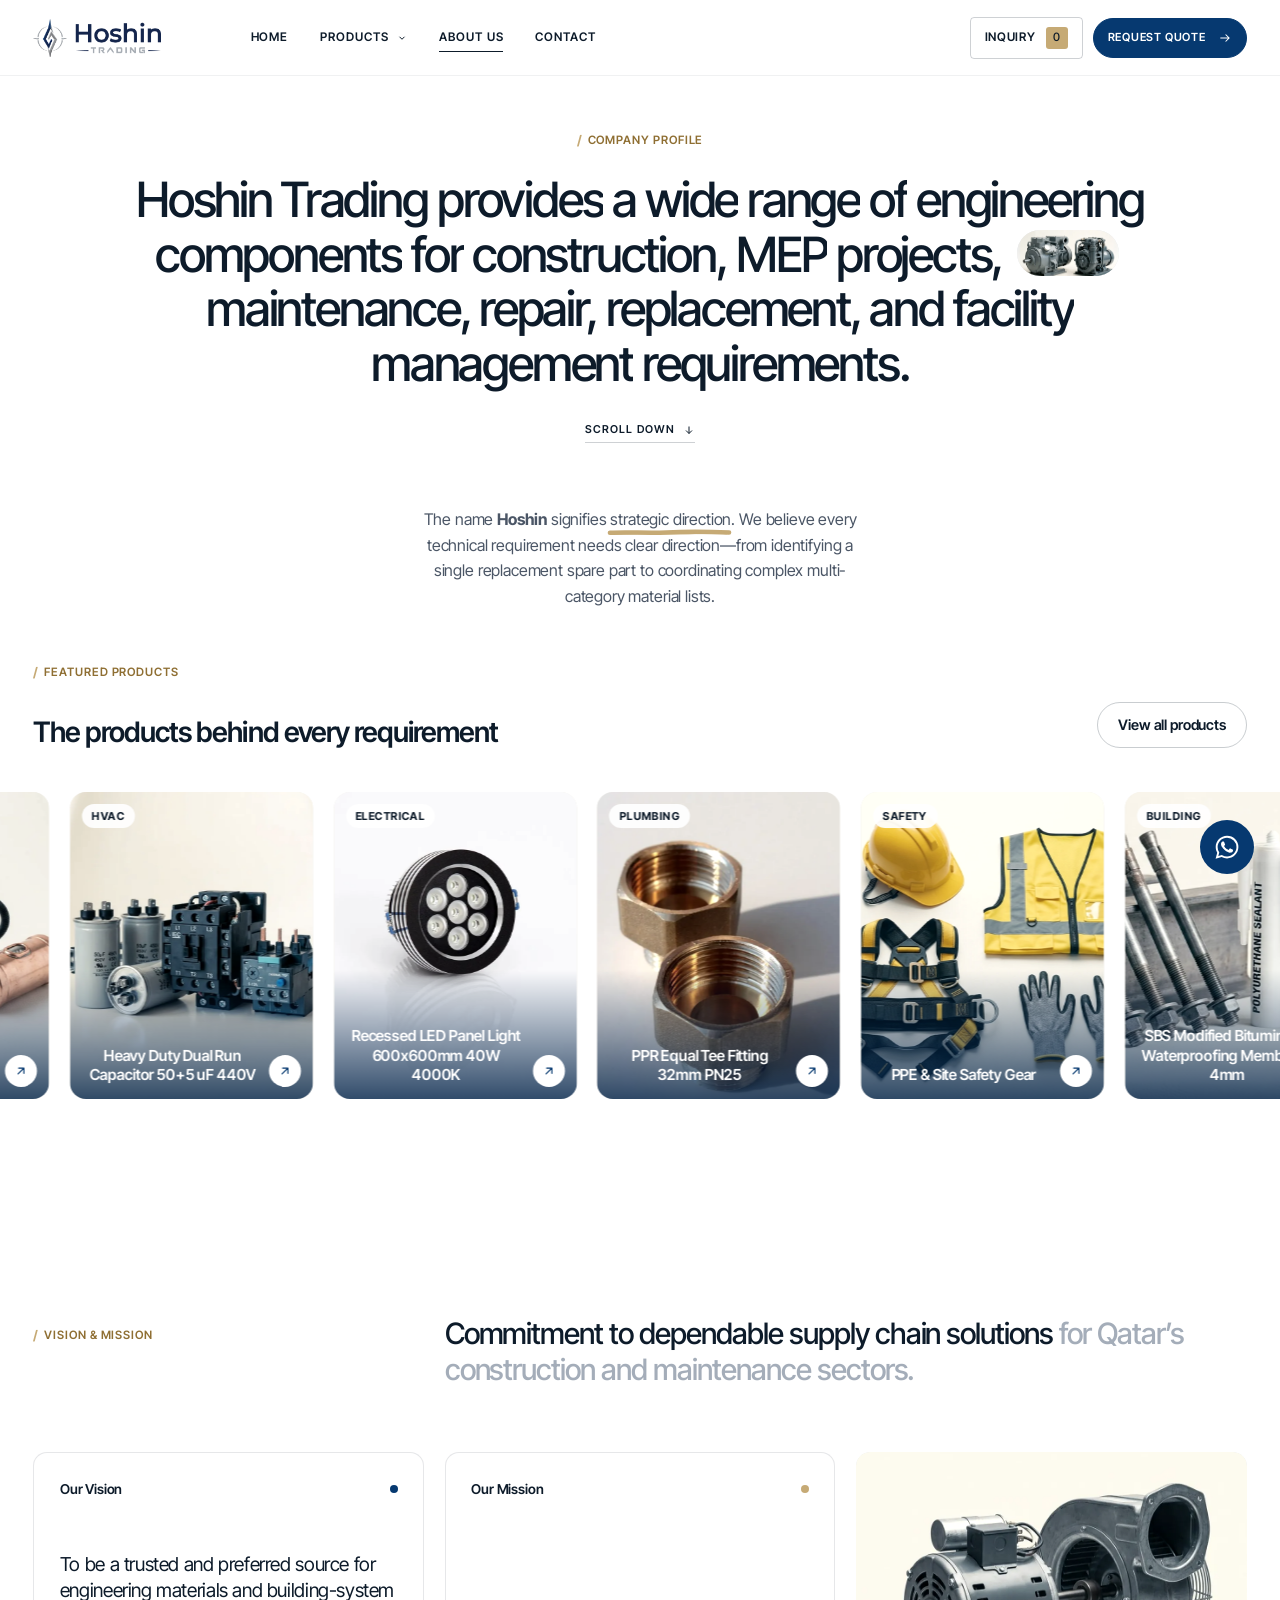
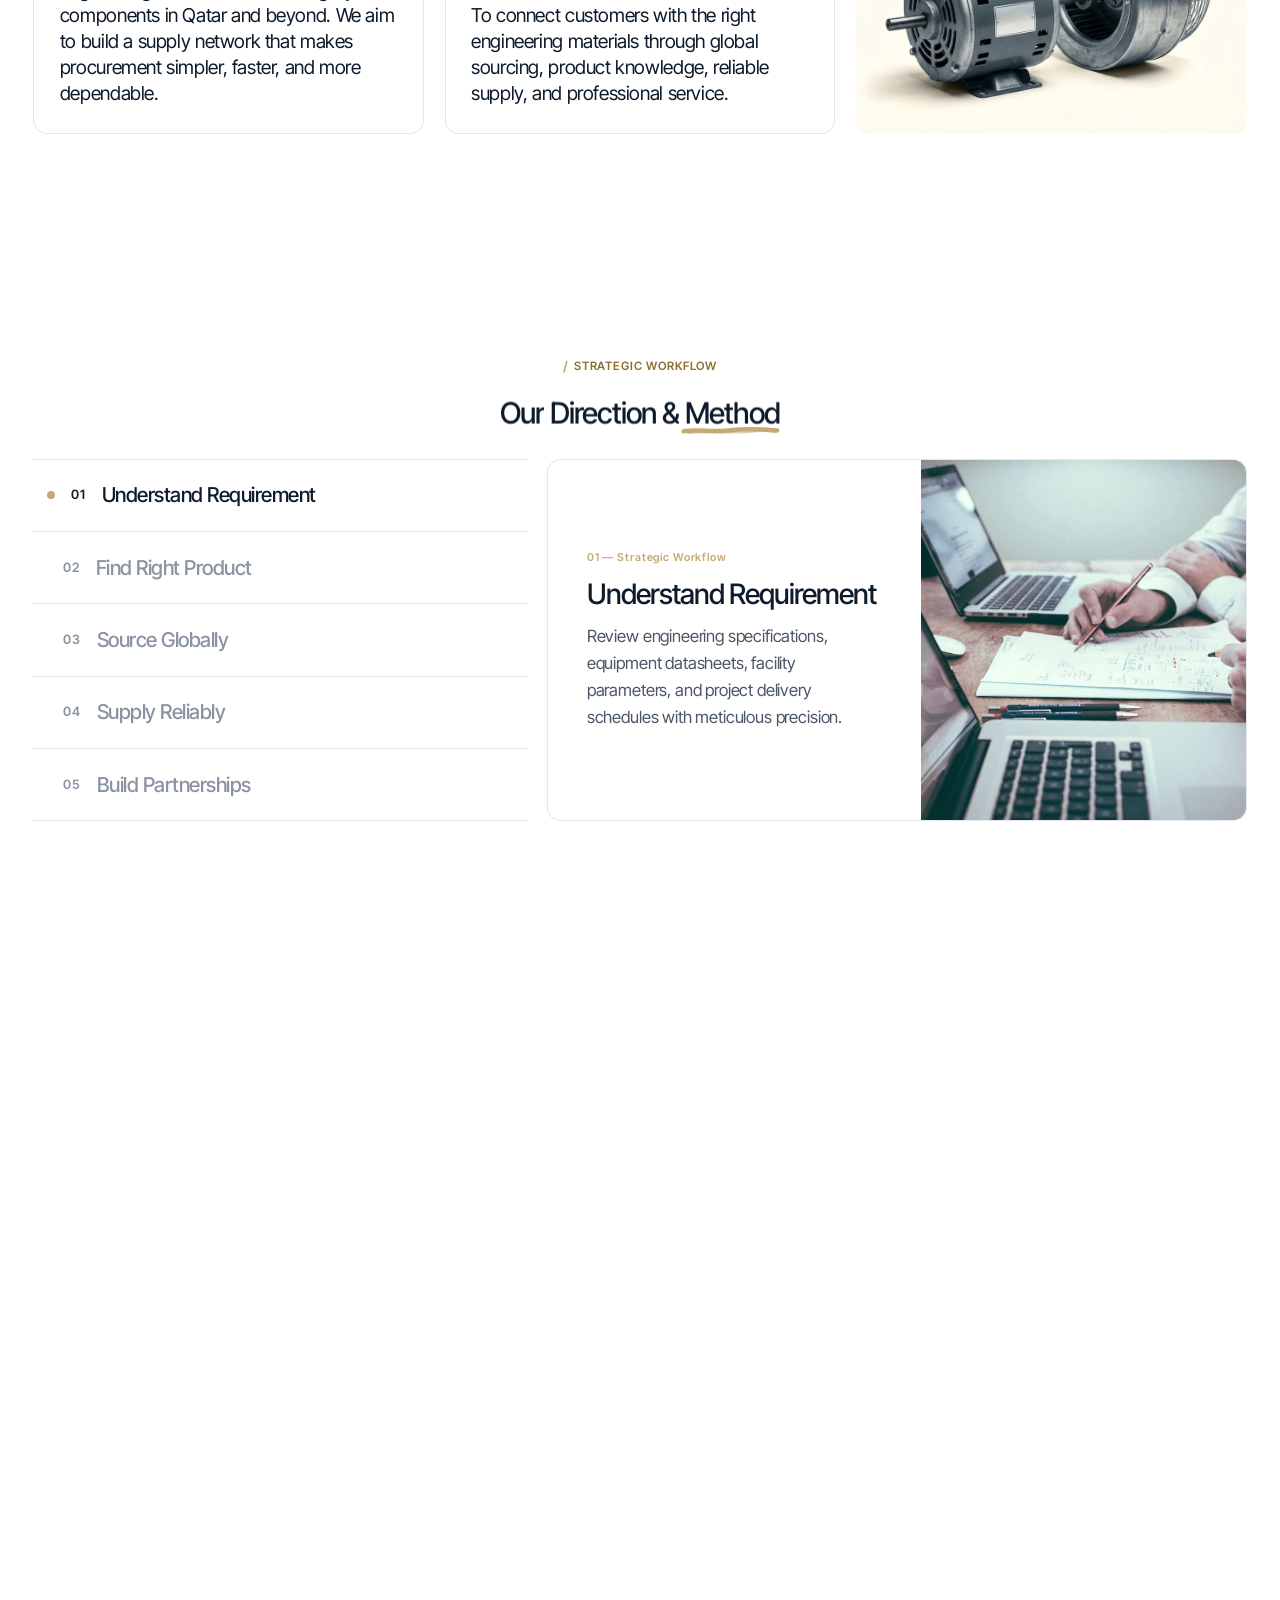
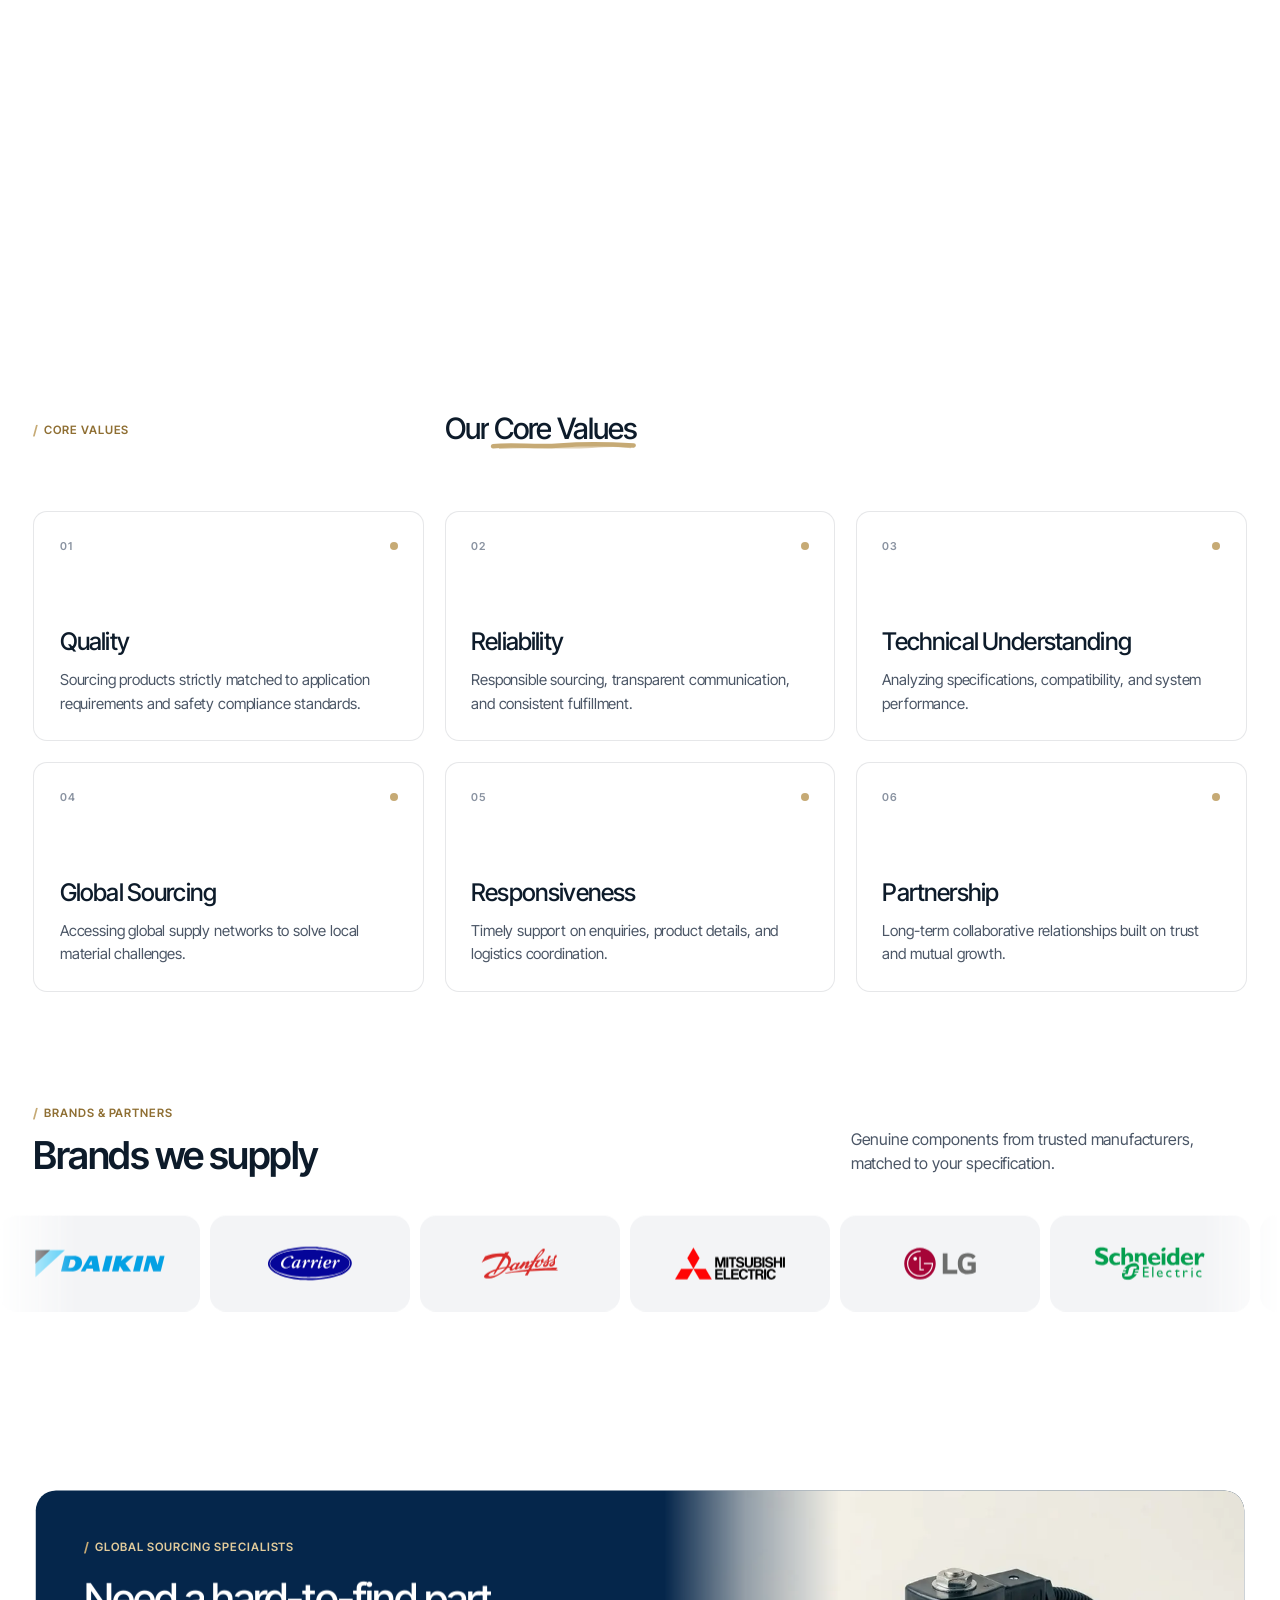
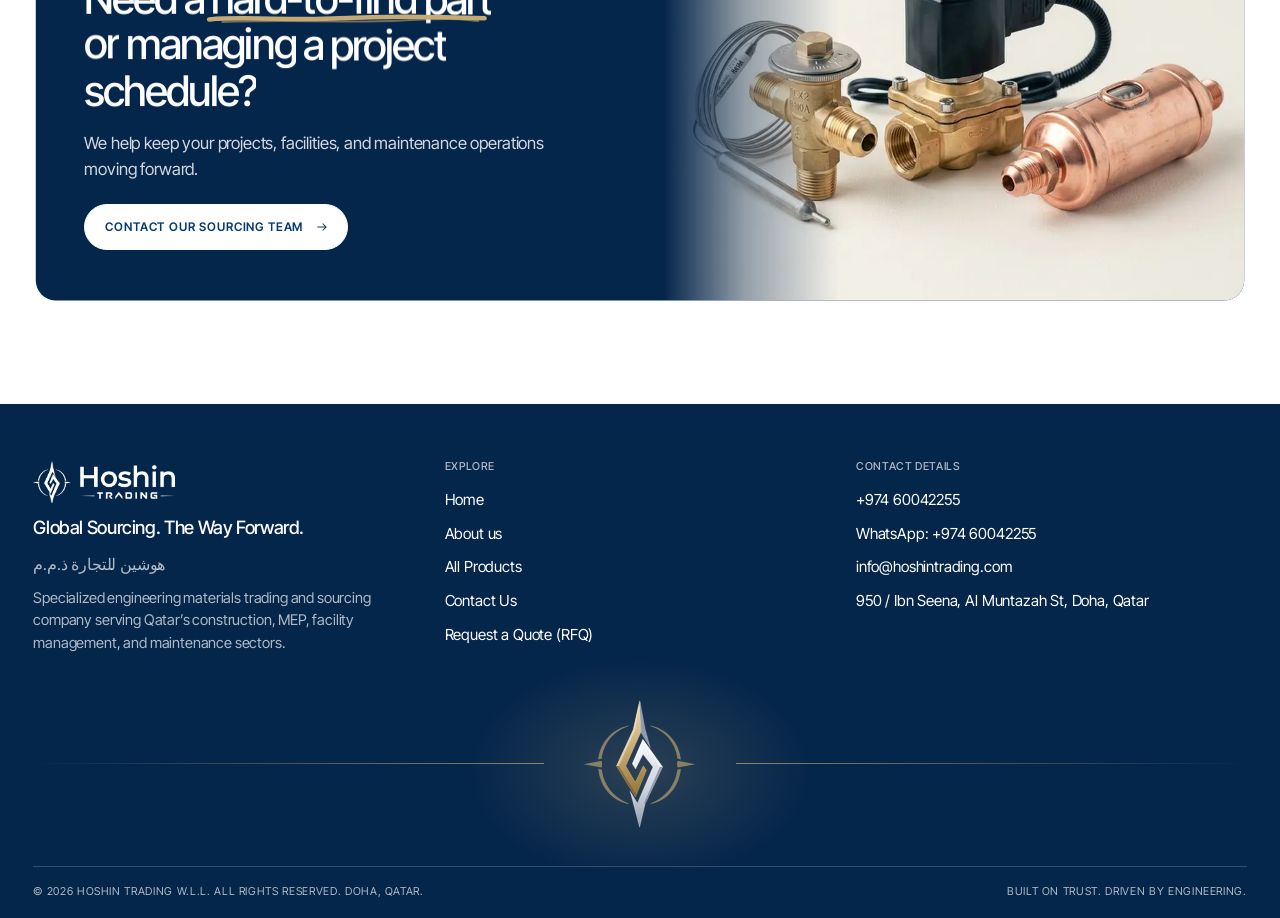
==== commit 9f464b3d: "Footer: animated vector Hoshin emblem between gold hairlines Co-Authored-By: Claude Opus 5.5 <norepl" ====
--- a/about.html
+++ b/about.html
@@ -14,7 +14,7 @@
   <link rel="stylesheet" href="https://fonts.googleapis.com/css2?family=Inter+Tight:wght@400;500;600;700&display=swap">
   <link rel="stylesheet" href="css/hoshin.css?v=1792747800">
   <link rel="stylesheet" href="css/hoshin-v4.css?v=1793015596">
-  <link rel="stylesheet" href="css/hoshin-axion.css?v=71">
+  <link rel="stylesheet" href="css/hoshin-axion.css?v=72">
 </head>
 <body class="">
   <a href="#main-content" class="skip-link">Skip to main content</a>
@@ -256,7 +256,32 @@
           <span>950 / Ibn Seena, Al Muntazah St, Doha, Qatar</span>
         </div>
       </div>
-      <div class="h-footer__word" aria-hidden="true">HOSHIN</div>
+      <div class="ax-fmark" aria-hidden="true" data-ax-fmark>
+        <span class="ax-fmark__line"></span>
+        <svg class="ax-fmark__svg" viewBox="100 -10 1340 1490" fill="none">
+          <defs>
+            <linearGradient id="axfGold" x1="500" y1="0" x2="850" y2="1118" gradientUnits="userSpaceOnUse"><stop offset="0" stop-color="#f6e7c1"/><stop offset=".5" stop-color="#c6aa75"/><stop offset="1" stop-color="#8f6f33"/></linearGradient>
+            <linearGradient id="axfSilver" x1="660" y1="447" x2="1038" y2="1470" gradientUnits="userSpaceOnUse"><stop offset="0" stop-color="#ffffff"/><stop offset=".55" stop-color="#cdd5e0"/><stop offset="1" stop-color="#7f8ca0"/></linearGradient>
+            <linearGradient id="axfSheen" x1="0" y1="0" x2="1" y2="0"><stop offset="0" stop-color="#fff" stop-opacity="0"/><stop offset=".5" stop-color="#fff" stop-opacity=".75"/><stop offset="1" stop-color="#fff" stop-opacity="0"/></linearGradient>
+            <clipPath id="axfClip"><polygon points="770,0 793,348 610,758 720,945 812,755 850,808 722,1118 500,758 695,335"/><polygon points="774,6 835,330 895,545 786,368"/><polygon points="808,447 1038,768 835,1197 770,1470 660,1052 745,1190 925,770 810,620 723,792 685,733"/></clipPath>
+          </defs>
+          <g class="ax-fmark__tilt"><g class="ax-fmark__ring" fill="#c6aa75" fill-opacity=".62"><path d="M645,288C470,320 310,470 290,682L330,672C350,490 480,345 640,296Z"/><path d="M895,288C1070,320 1230,470 1250,682L1210,672C1190,490 1060,345 900,296Z"/><path d="M645,1200C470,1170 310,1020 290,790L332,800C350,980 480,1130 640,1190Z"/><path d="M895,1200C1070,1170 1230,1020 1250,790L1208,800C1190,980 1060,1130 900,1190Z"/><polygon points="120,738 328,698 335,738 328,776"/><polygon points="1420,738 1212,698 1205,738 1212,776"/></g></g>
+          <g class="ax-fmark__needle">
+            <polygon class="ax-fmark__shard" points="770,0 793,348 610,758 720,945 812,755 850,808 722,1118 500,758 695,335" fill="url(#axfGold)" stroke="#e2cb9b"/>
+            <polygon class="ax-fmark__shard" points="774,6 835,330 895,545 786,368" fill="#8f9bad" stroke="#cdd5e0"/>
+            <polygon class="ax-fmark__shard" points="808,447 1038,768 835,1197 770,1470 660,1052 745,1190 925,770 810,620 723,792 685,733" fill="url(#axfSilver)" stroke="#ffffff"/>
+            <g class="ax-fmark__facets">
+              <polygon points="770,0 695,335 500,758 528,758 718,340" fill="#fbf1d8"/>
+              <polygon points="500,758 528,758 732,1090 722,1118" fill="#6f5526"/>
+              <polygon points="808,447 1038,768 1005,765 808,487" fill="#ffffff"/>
+              <polygon points="808,447 808,487 700,735 685,733" fill="#ffffff"/>
+              <polygon points="1038,768 1005,768 820,1197 835,1197" fill="#5d697b"/>
+            </g>
+          </g>
+          <g clip-path="url(#axfClip)"><rect class="ax-fmark__sheen" x="-300" y="-10" width="260" height="1490" fill="url(#axfSheen)"/></g>
+        </svg>
+        <span class="ax-fmark__line"></span>
+      </div>
     </div>
     <div class="h-wrap">
       <div class="h-footer__bottom">
@@ -275,7 +300,7 @@
   <script src="js/ScrollTrigger.min.js" defer></script>
   <script src="js/products-data.js?v=1"></script>
   <script src="js/inquiry.js?v=1792732574"></script>
-  <script src="js/hoshin-axion.js?v=6"></script>
+  <script src="js/hoshin-axion.js?v=7"></script>
   <script src="js/site.js?v=1793008123" defer></script>
 </body>
 </html>
--- a/css/hoshin-axion.css
+++ b/css/hoshin-axion.css
@@ -645,8 +645,31 @@
 
 /* Compact footer */
 .h-footer { padding-top: clamp(44px, 4.5vw, 64px); }
-.h-footer__word { display: none; }
 .h-footer__top { row-gap: 32px; padding-bottom: clamp(32px, 3.5vw, 48px); }
 .h-footer__brand { gap: 10px; }
 .h-footer__col { gap: 10px; }
 .h-footer__bottom { padding: 16px 0 18px; }
+
+/* Footer emblem: the Hoshin mark redrawn in vector, between two gold hairlines */
+.ax-fmark { display: flex; align-items: center; gap: clamp(20px, 3vw, 44px); padding-bottom: clamp(28px, 3vw, 40px); position: relative; }
+.ax-fmark::before { content: ""; position: absolute; left: 50%; top: 42%; width: 340px; height: 220px; transform: translate(-50%, -50%); background: radial-gradient(closest-side, rgba(198,170,117,.2), transparent); pointer-events: none; }
+.ax-fmark__line { flex: 1; height: 1px; background: linear-gradient(90deg, transparent, rgba(198,170,117,.7)); transform-origin: right center; }
+.ax-fmark__line:last-child { background: linear-gradient(270deg, transparent, rgba(198,170,117,.7)); transform-origin: left center; }
+.ax-fmark__svg { width: clamp(92px, 9vw, 124px); height: auto; flex: none; position: relative; overflow: visible; }
+.ax-fmark__ring, .ax-fmark__tilt { transform-origin: 770px 745px; }
+.ax-fmark__tilt { transform: rotate(var(--ax-tilt, 0deg)); transition: transform .9s cubic-bezier(.16,1,.3,1); }
+.ax-fmark__shard { stroke-width: 3; }
+.ax-fmark__facets { opacity: .55; }
+
+/* Entrance runs only once JS has armed it, so the mark is never left hidden */
+.ax-fmark--anim .ax-fmark__line { transform: scaleX(0); }
+.ax-fmark--anim .ax-fmark__ring { opacity: 0; transform: rotate(-120deg) scale(.82); }
+.ax-fmark--anim .ax-fmark__shard { stroke-dasharray: 1; stroke-dashoffset: 1; fill-opacity: 0; }
+.ax-fmark--anim .ax-fmark__facets { opacity: 0; }
+.ax-fmark--anim.is-in .ax-fmark__line { transform: none; transition: transform 1.6s cubic-bezier(.16,1,.3,1) .2s; }
+.ax-fmark--anim.is-in .ax-fmark__ring { opacity: 1; transform: none; transition: transform 2s cubic-bezier(.16,1,.3,1) .35s, opacity .9s ease .35s; }
+.ax-fmark--anim.is-in .ax-fmark__shard { stroke-dashoffset: 0; fill-opacity: 1; transition: stroke-dashoffset 1.6s cubic-bezier(.65,0,.35,1), fill-opacity .9s ease 1.15s; }
+.ax-fmark--anim.is-in .ax-fmark__facets { opacity: .55; transition: opacity .9s ease 1.3s; }
+.ax-fmark--anim.is-in .ax-fmark__sheen { animation: axfSheen 6.5s ease-in-out 2.4s infinite; }
+@keyframes axfSheen { 0% { transform: translateX(0); } 40%, 100% { transform: translateX(1900px); } }
+@media (prefers-reduced-motion: reduce) { .ax-fmark__tilt { transition: none; } }
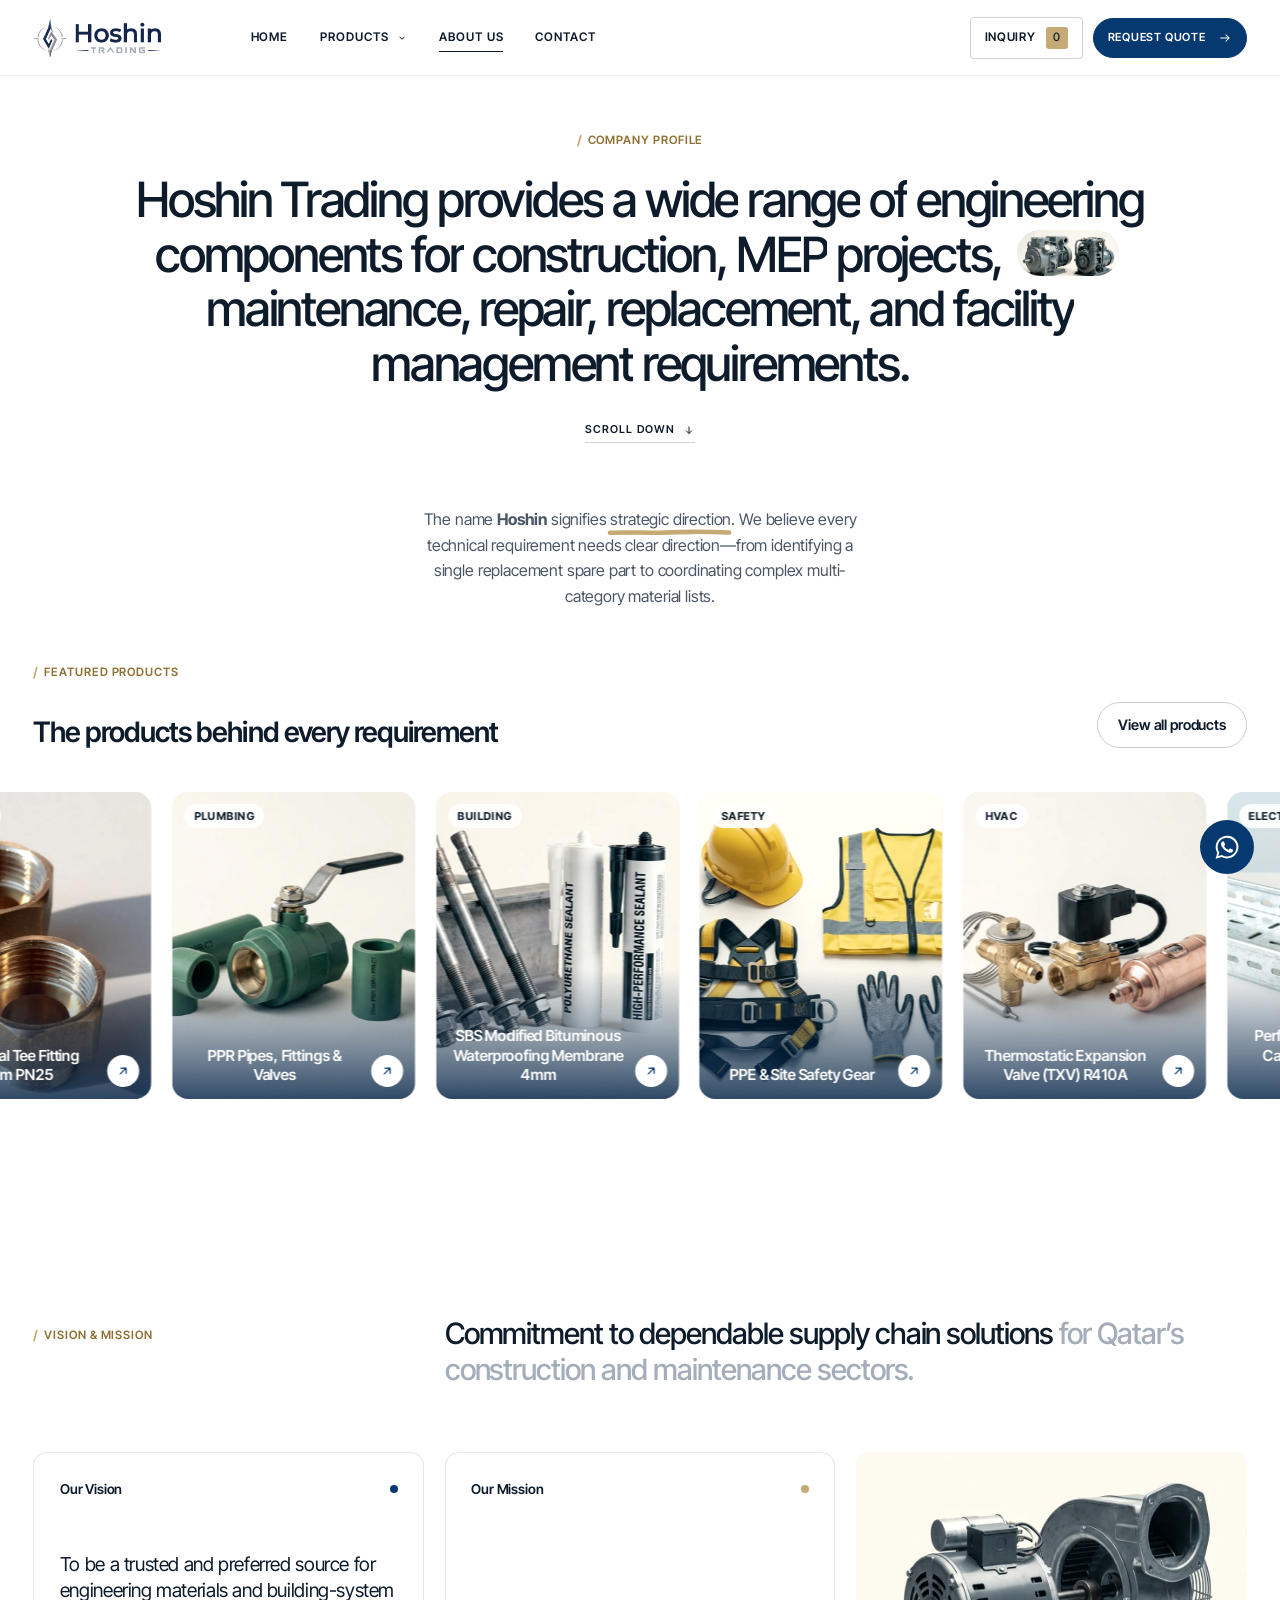
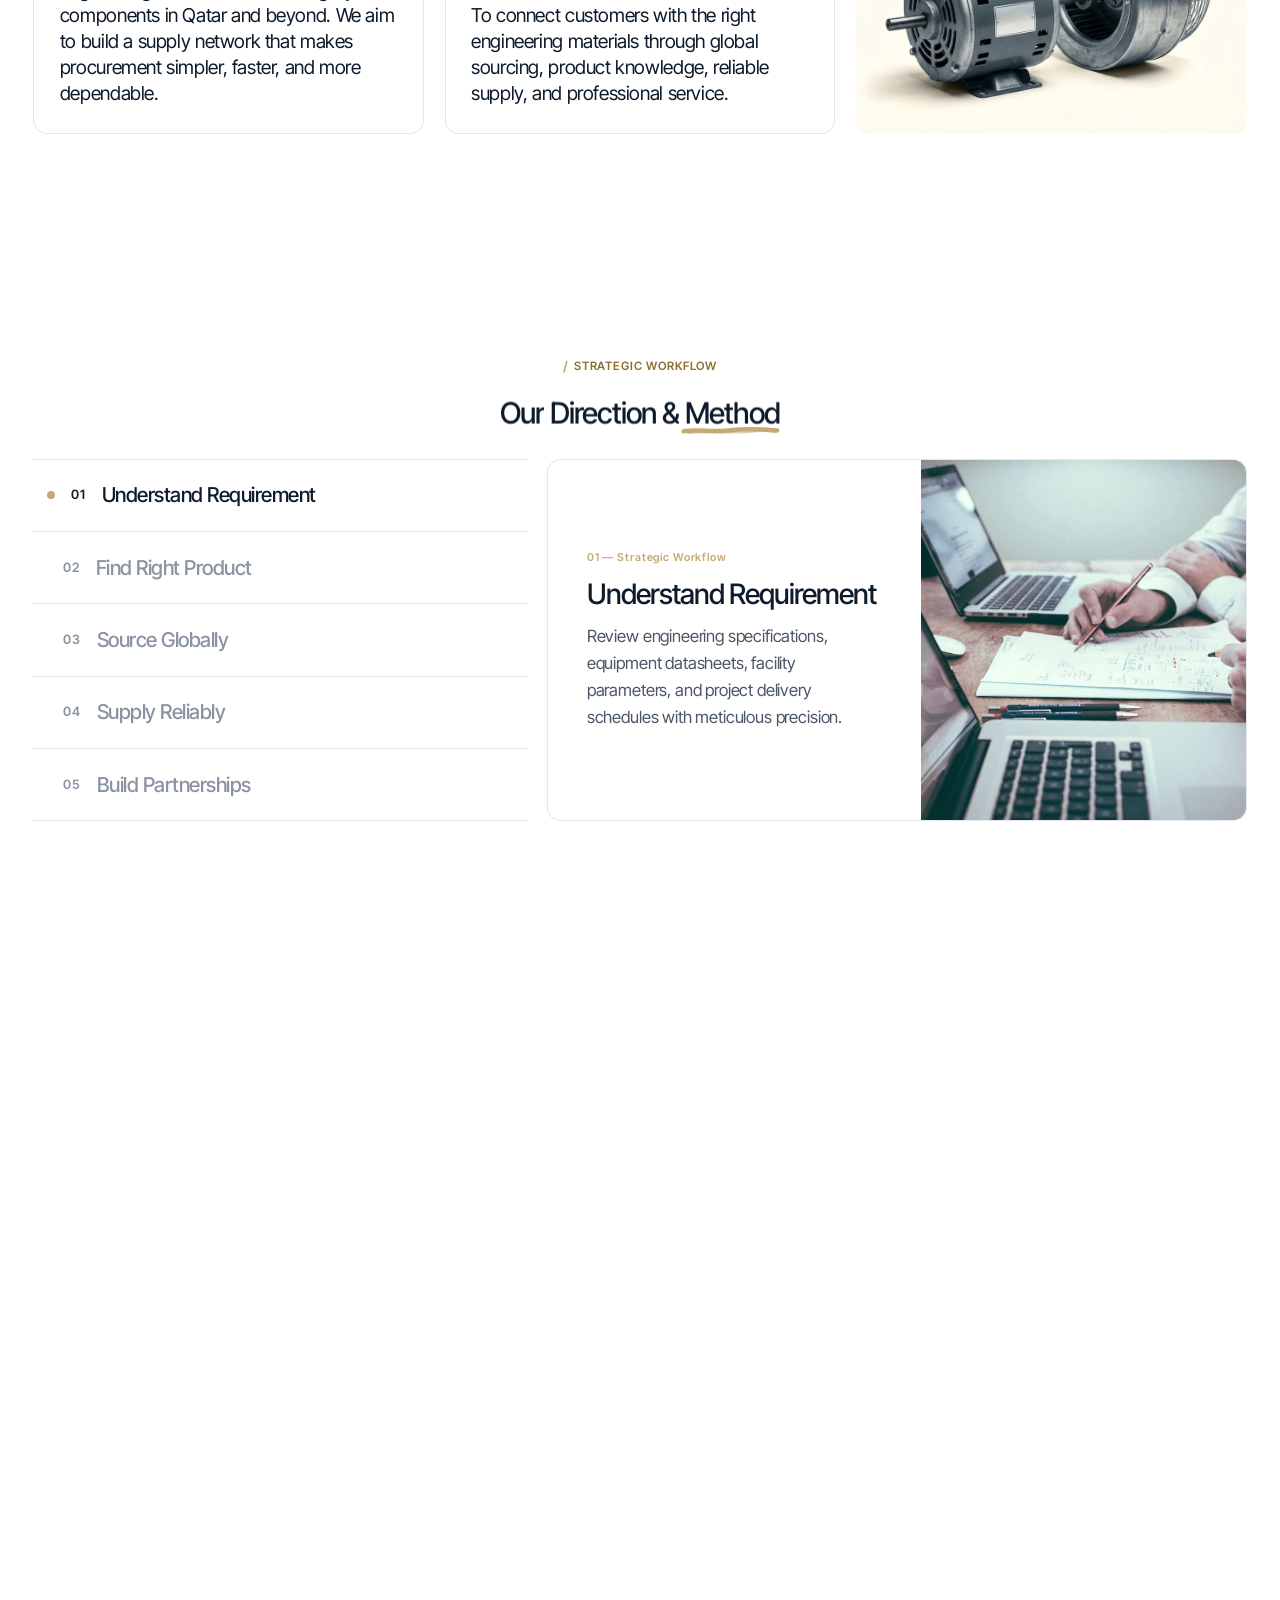
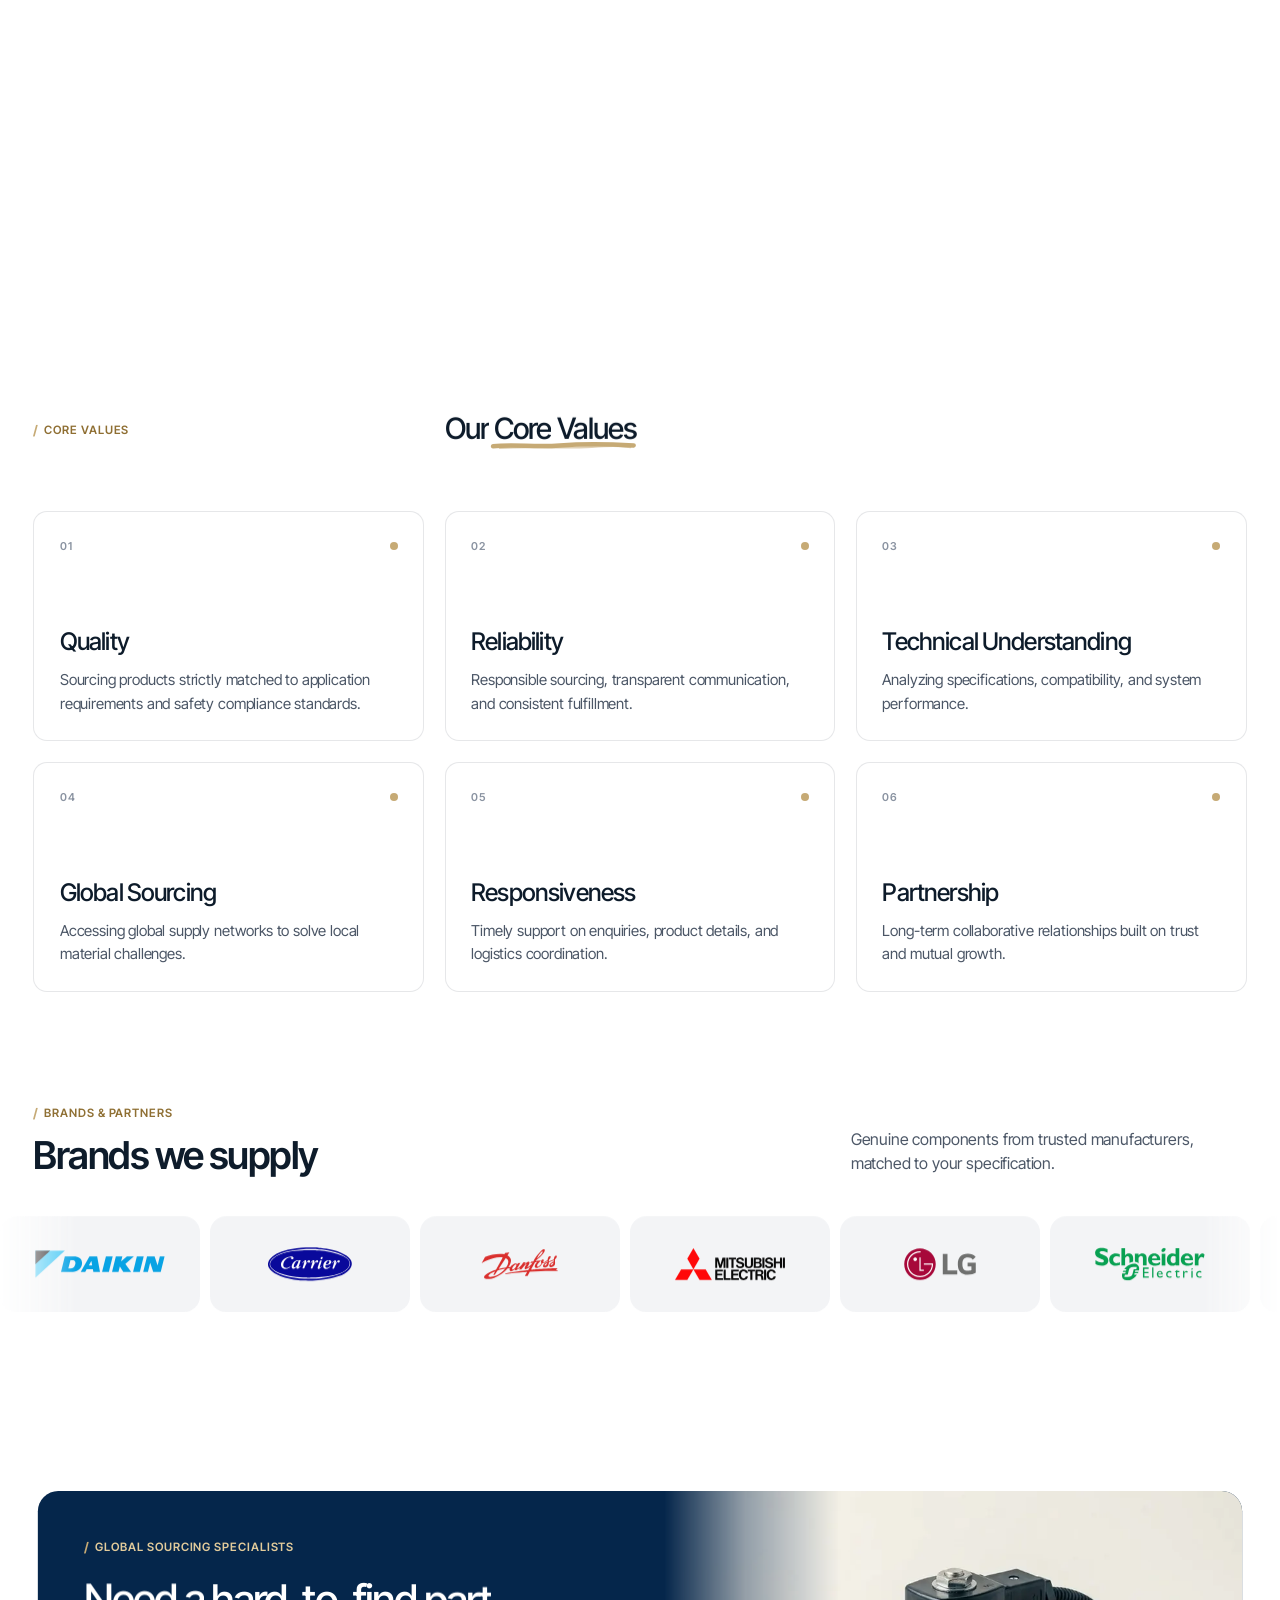
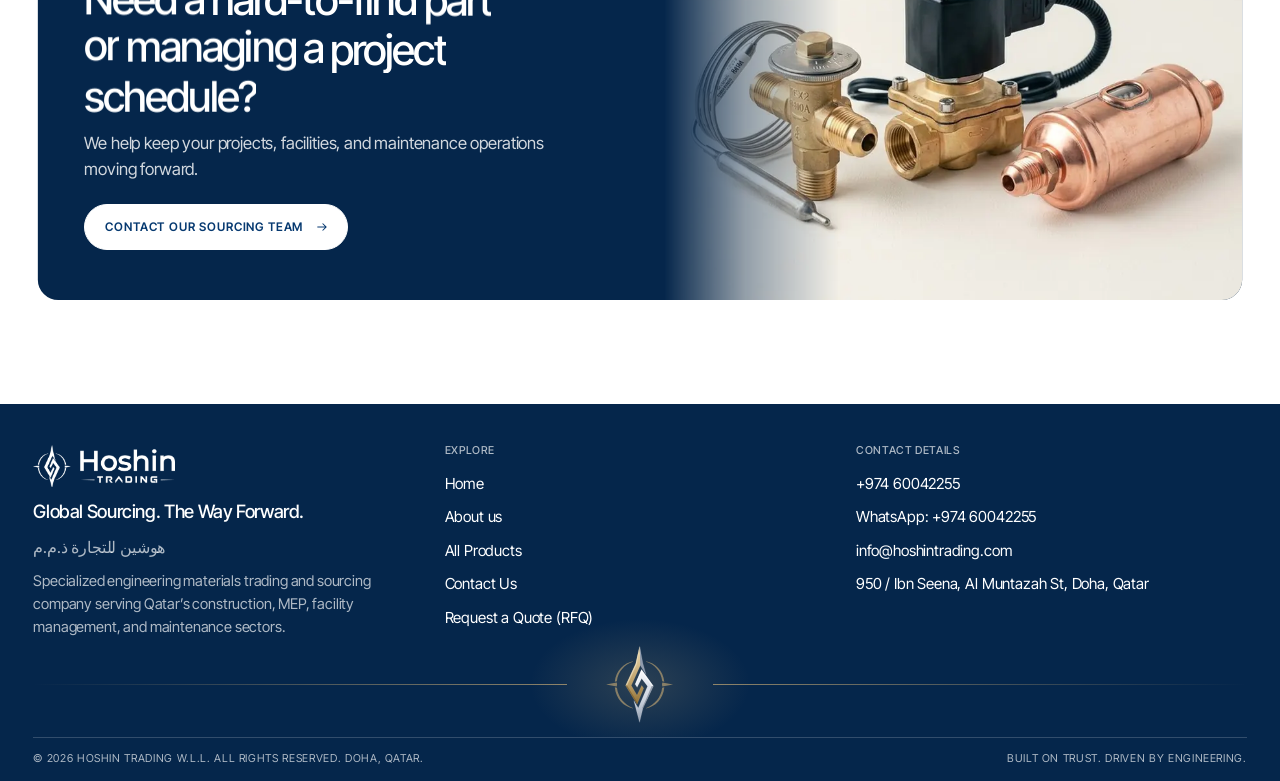
==== commit c1a9e2e1: "Footer: shorter height, smaller emblem, two columns on phones Co-Authored-By: Claude Opus 5.5 <norep" ====
--- a/about.html
+++ b/about.html
@@ -14,7 +14,7 @@
   <link rel="stylesheet" href="https://fonts.googleapis.com/css2?family=Inter+Tight:wght@400;500;600;700&display=swap">
   <link rel="stylesheet" href="css/hoshin.css?v=1792747800">
   <link rel="stylesheet" href="css/hoshin-v4.css?v=1793015596">
-  <link rel="stylesheet" href="css/hoshin-axion.css?v=72">
+  <link rel="stylesheet" href="css/hoshin-axion.css?v=73">
 </head>
 <body class="">
   <a href="#main-content" class="skip-link">Skip to main content</a>
--- a/css/hoshin-axion.css
+++ b/css/hoshin-axion.css
@@ -644,18 +644,18 @@
 .v-strip__item svg { width: 36px; height: 36px; }
 
 /* Compact footer */
-.h-footer { padding-top: clamp(44px, 4.5vw, 64px); }
-.h-footer__top { row-gap: 32px; padding-bottom: clamp(32px, 3.5vw, 48px); }
+.h-footer { padding-top: clamp(32px, 3.2vw, 44px); }
+.h-footer__top { row-gap: 24px; padding-bottom: 8px; }
 .h-footer__brand { gap: 10px; }
 .h-footer__col { gap: 10px; }
-.h-footer__bottom { padding: 16px 0 18px; }
+.h-footer__bottom { padding: 12px 0 14px; }
 
 /* Footer emblem: the Hoshin mark redrawn in vector, between two gold hairlines */
-.ax-fmark { display: flex; align-items: center; gap: clamp(20px, 3vw, 44px); padding-bottom: clamp(28px, 3vw, 40px); position: relative; }
-.ax-fmark::before { content: ""; position: absolute; left: 50%; top: 42%; width: 340px; height: 220px; transform: translate(-50%, -50%); background: radial-gradient(closest-side, rgba(198,170,117,.2), transparent); pointer-events: none; }
+.ax-fmark { display: flex; align-items: center; gap: clamp(20px, 3vw, 44px); padding-bottom: 14px; position: relative; }
+.ax-fmark::before { content: ""; position: absolute; left: 50%; top: 42%; width: 220px; height: 130px; transform: translate(-50%, -50%); background: radial-gradient(closest-side, rgba(198,170,117,.2), transparent); pointer-events: none; }
 .ax-fmark__line { flex: 1; height: 1px; background: linear-gradient(90deg, transparent, rgba(198,170,117,.7)); transform-origin: right center; }
 .ax-fmark__line:last-child { background: linear-gradient(270deg, transparent, rgba(198,170,117,.7)); transform-origin: left center; }
-.ax-fmark__svg { width: clamp(92px, 9vw, 124px); height: auto; flex: none; position: relative; overflow: visible; }
+.ax-fmark__svg { width: clamp(62px, 5.4vw, 76px); height: auto; flex: none; position: relative; overflow: visible; }
 .ax-fmark__ring, .ax-fmark__tilt { transform-origin: 770px 745px; }
 .ax-fmark__tilt { transform: rotate(var(--ax-tilt, 0deg)); transition: transform .9s cubic-bezier(.16,1,.3,1); }
 .ax-fmark__shard { stroke-width: 3; }
@@ -673,3 +673,10 @@
 .ax-fmark--anim.is-in .ax-fmark__sheen { animation: axfSheen 6.5s ease-in-out 2.4s infinite; }
 @keyframes axfSheen { 0% { transform: translateX(0); } 40%, 100% { transform: translateX(1900px); } }
 @media (prefers-reduced-motion: reduce) { .ax-fmark__tilt { transition: none; } }
+
+/* Phones: Explore and Contact sit side by side to keep the footer short */
+@media (max-width: 640px) {
+  .h-footer__col { grid-column: span 5; }
+  .h-footer__col--end { grid-column: span 7; }
+  .h-footer__col a, .h-footer__col span { font-size: .86rem; }
+}
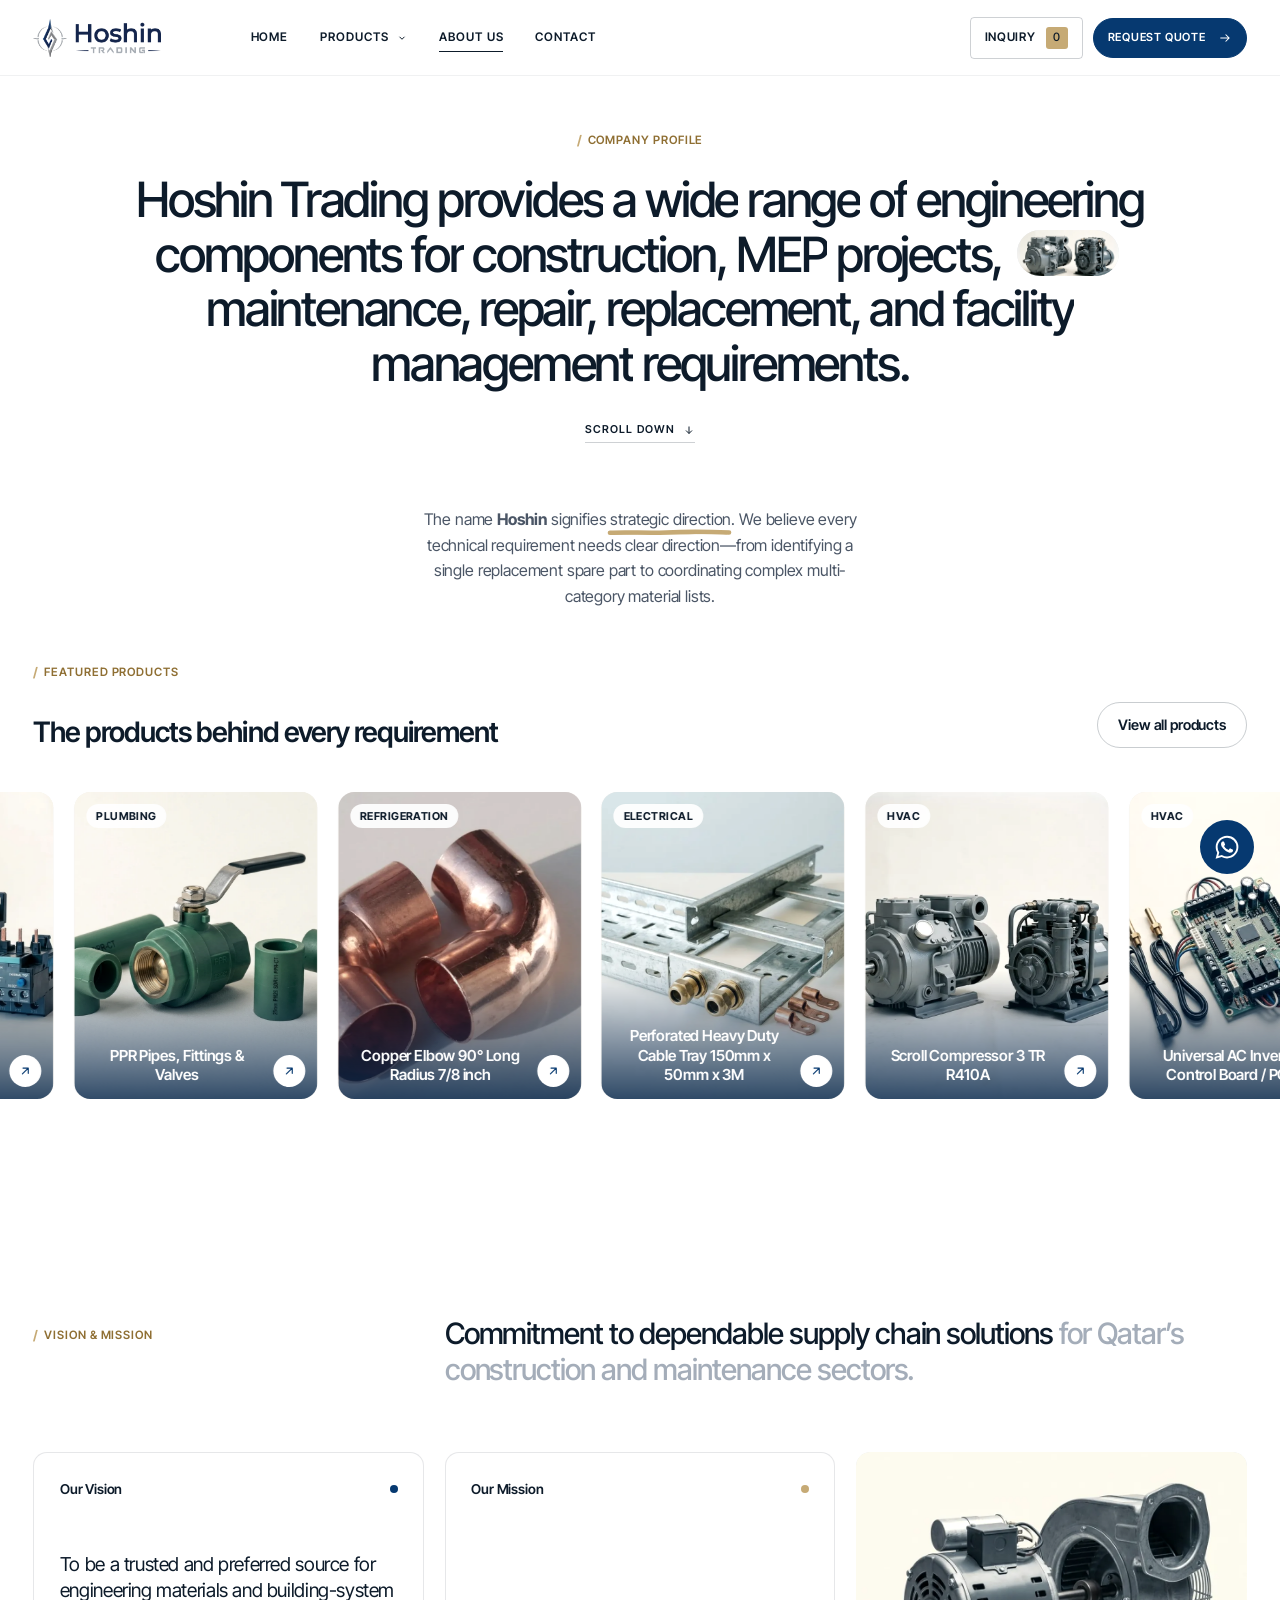
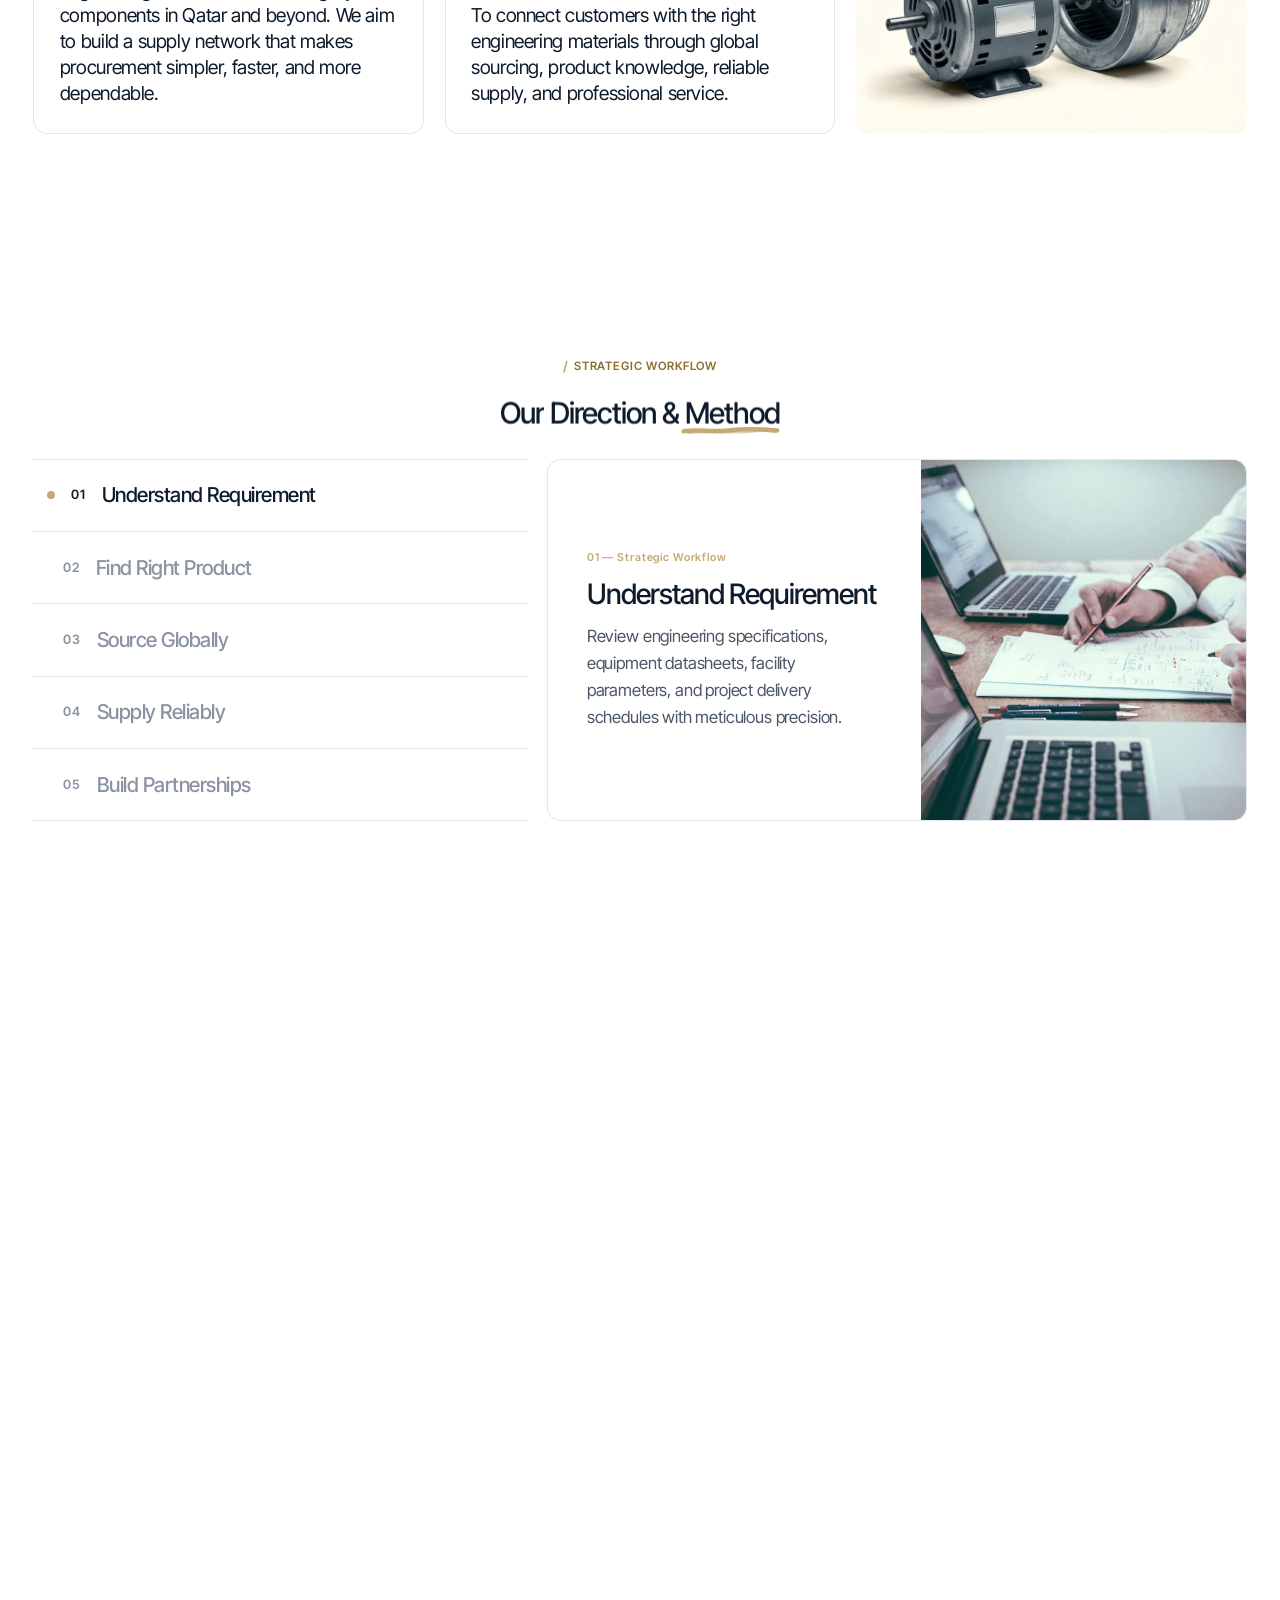
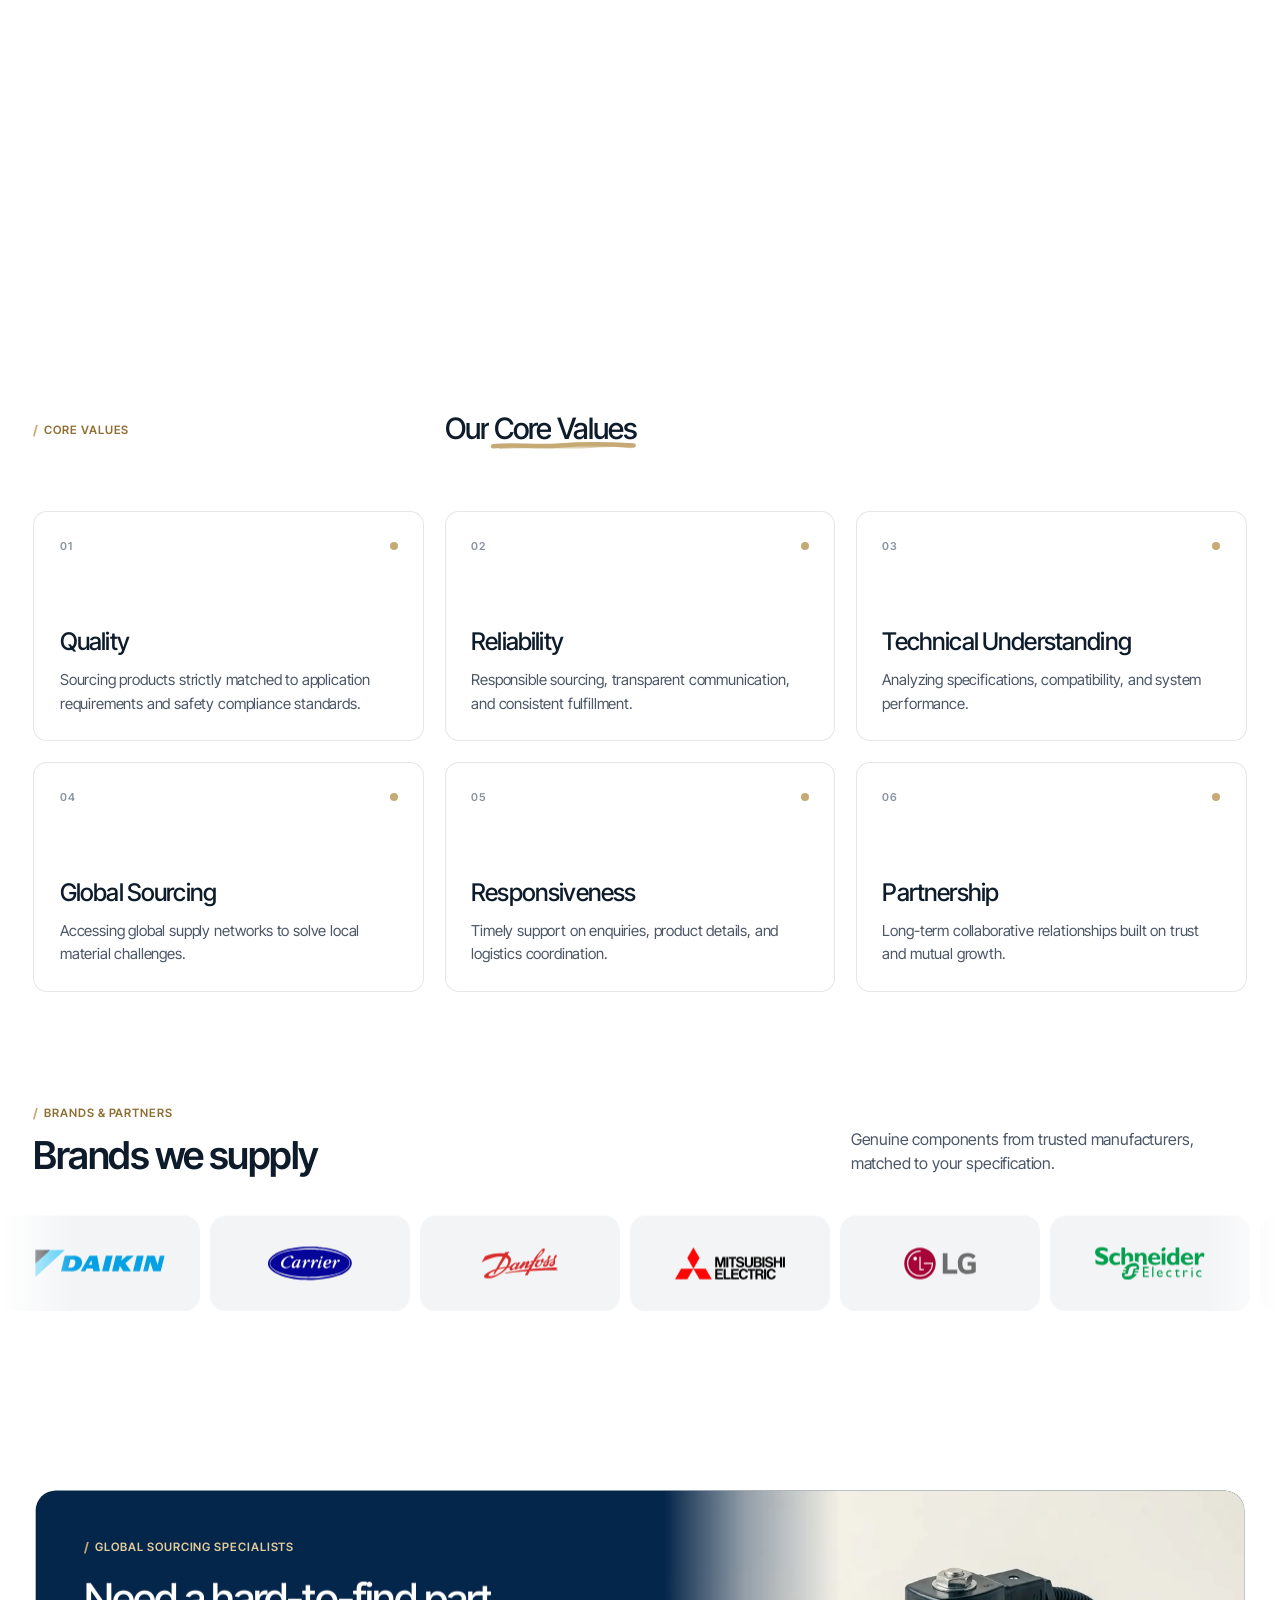
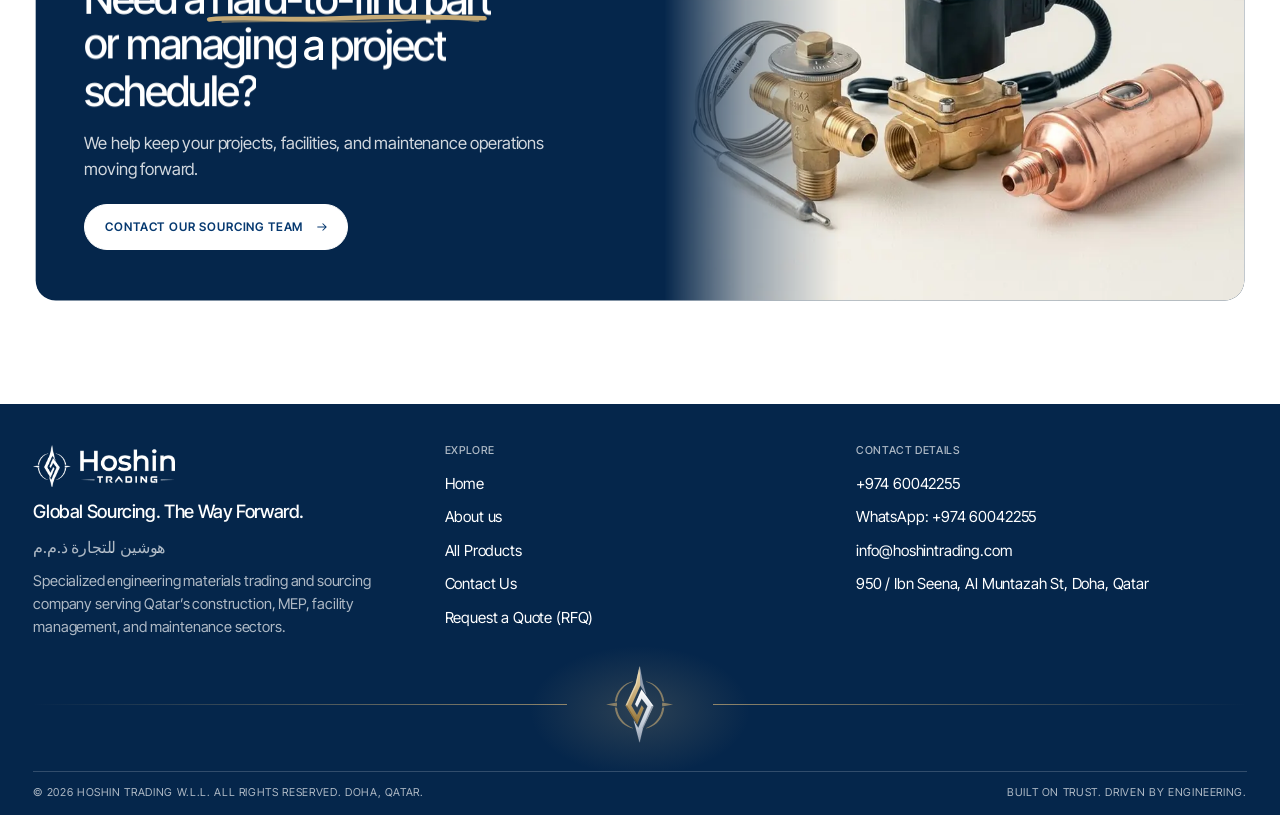
==== commit eef3f2a0: "Footer: more room around the emblem Co-Authored-By: Claude Opus 5.5 <noreply@anthropic.com>" ====
--- a/about.html
+++ b/about.html
@@ -14,7 +14,7 @@
   <link rel="stylesheet" href="https://fonts.googleapis.com/css2?family=Inter+Tight:wght@400;500;600;700&display=swap">
   <link rel="stylesheet" href="css/hoshin.css?v=1792747800">
   <link rel="stylesheet" href="css/hoshin-v4.css?v=1793015596">
-  <link rel="stylesheet" href="css/hoshin-axion.css?v=73">
+  <link rel="stylesheet" href="css/hoshin-axion.css?v=74">
 </head>
 <body class="">
   <a href="#main-content" class="skip-link">Skip to main content</a>
--- a/css/hoshin-axion.css
+++ b/css/hoshin-axion.css
@@ -645,13 +645,13 @@
 
 /* Compact footer */
 .h-footer { padding-top: clamp(32px, 3.2vw, 44px); }
-.h-footer__top { row-gap: 24px; padding-bottom: 8px; }
+.h-footer__top { row-gap: 24px; padding-bottom: clamp(20px, 2.2vw, 30px); }
 .h-footer__brand { gap: 10px; }
 .h-footer__col { gap: 10px; }
 .h-footer__bottom { padding: 12px 0 14px; }
 
 /* Footer emblem: the Hoshin mark redrawn in vector, between two gold hairlines */
-.ax-fmark { display: flex; align-items: center; gap: clamp(20px, 3vw, 44px); padding-bottom: 14px; position: relative; }
+.ax-fmark { display: flex; align-items: center; gap: clamp(20px, 3vw, 44px); padding-bottom: clamp(20px, 2.2vw, 30px); position: relative; }
 .ax-fmark::before { content: ""; position: absolute; left: 50%; top: 42%; width: 220px; height: 130px; transform: translate(-50%, -50%); background: radial-gradient(closest-side, rgba(198,170,117,.2), transparent); pointer-events: none; }
 .ax-fmark__line { flex: 1; height: 1px; background: linear-gradient(90deg, transparent, rgba(198,170,117,.7)); transform-origin: right center; }
 .ax-fmark__line:last-child { background: linear-gradient(270deg, transparent, rgba(198,170,117,.7)); transform-origin: left center; }
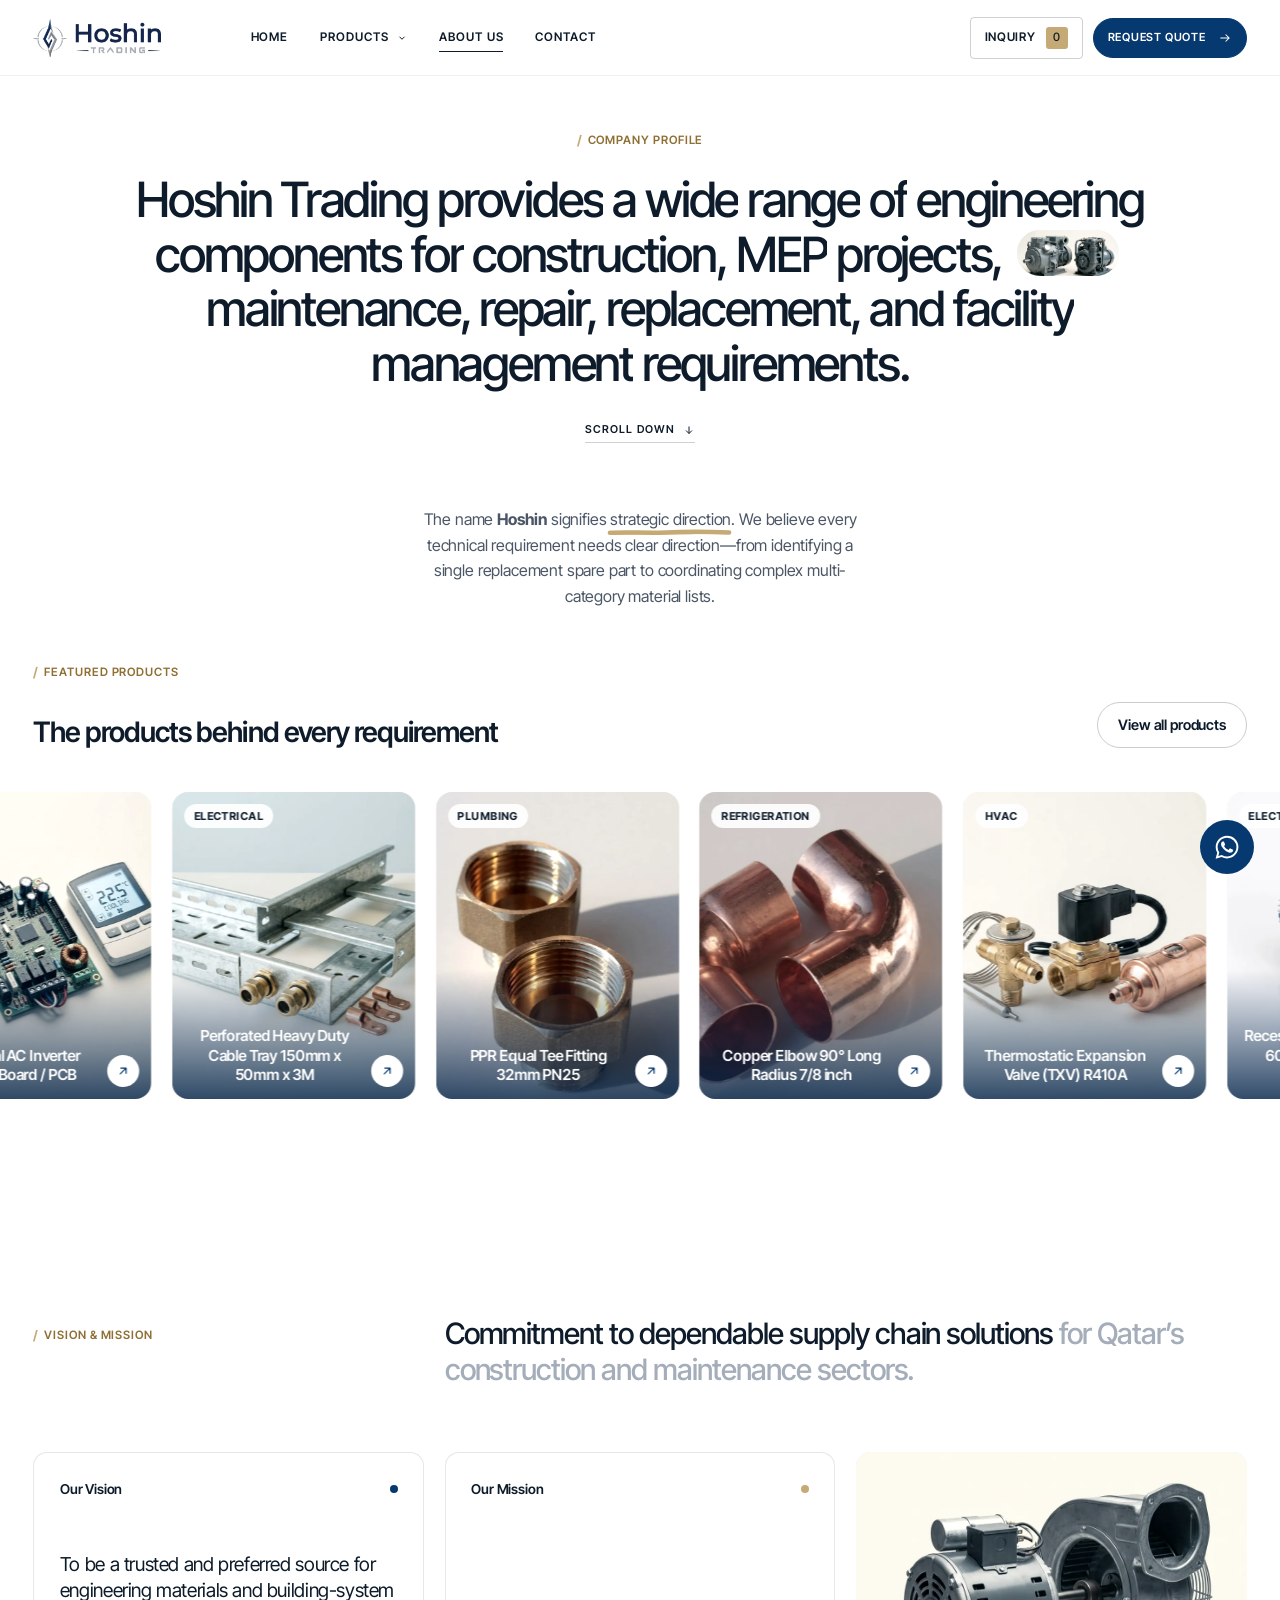
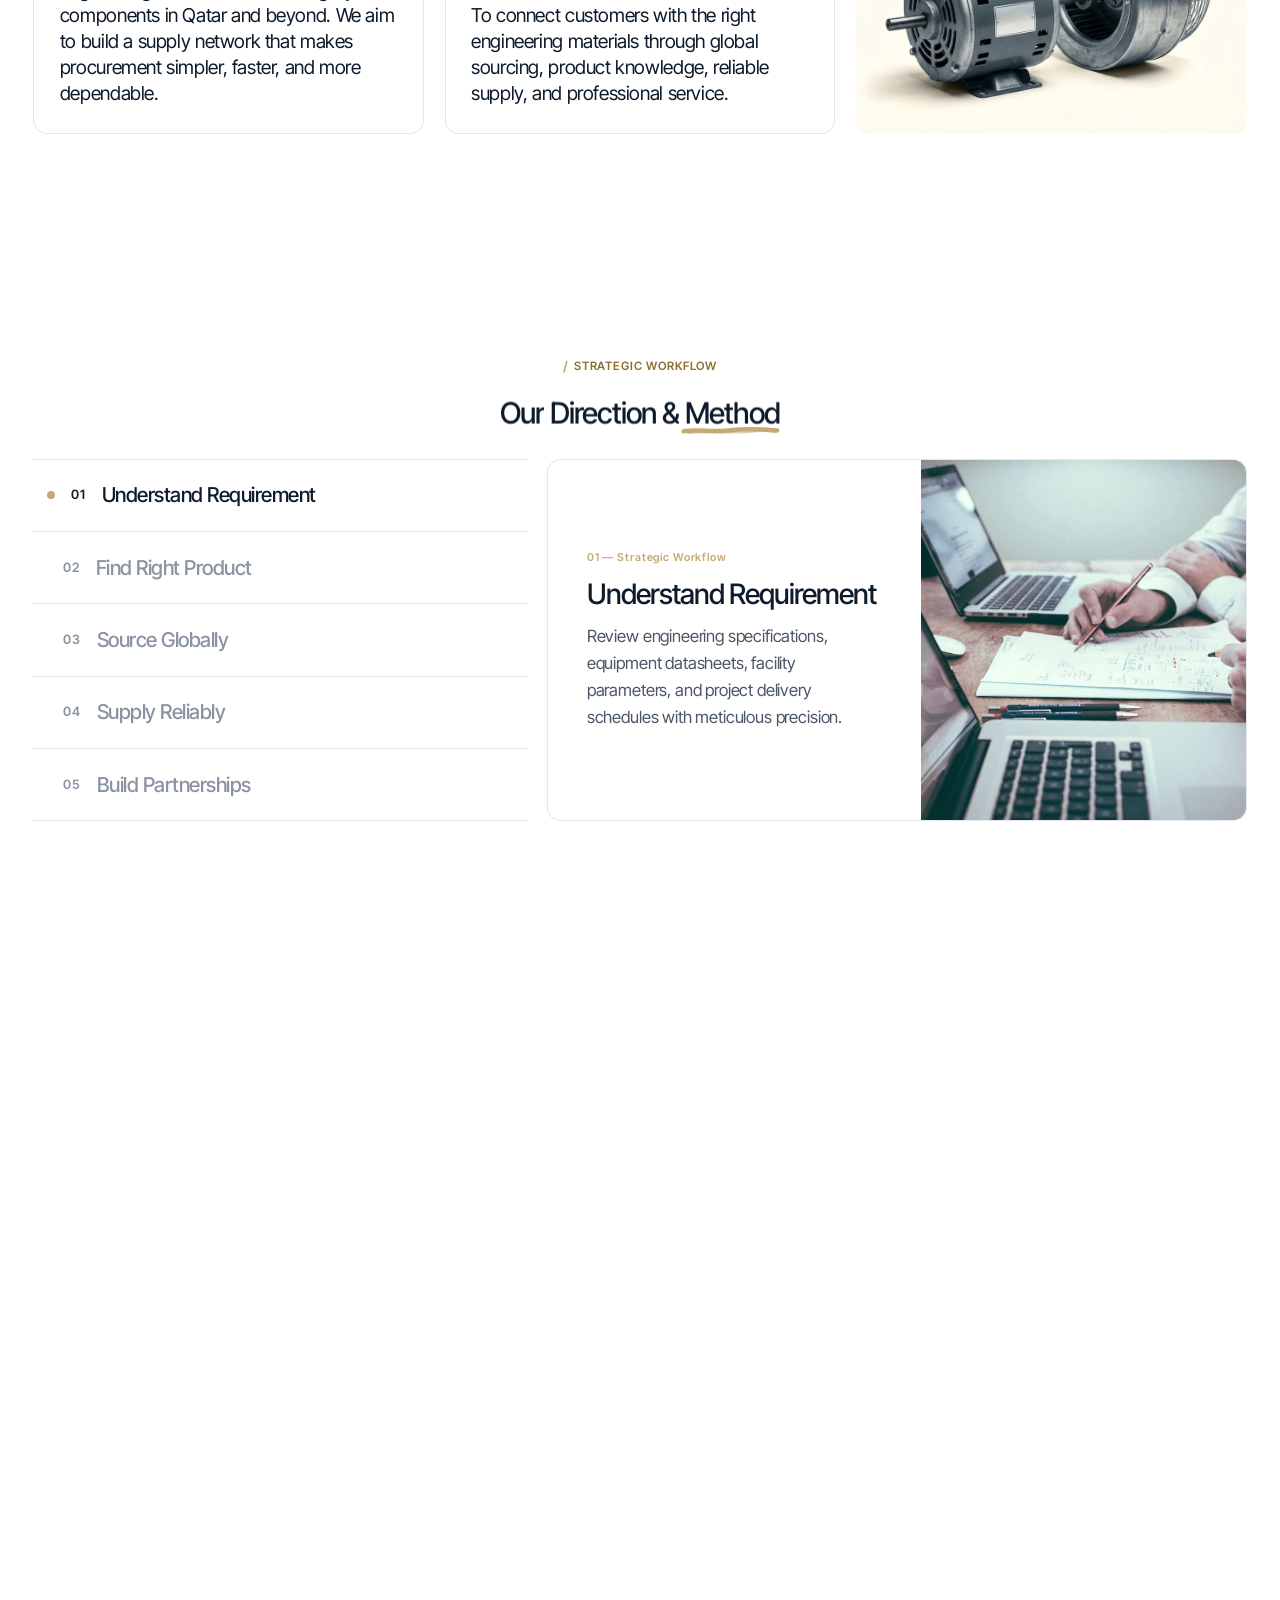
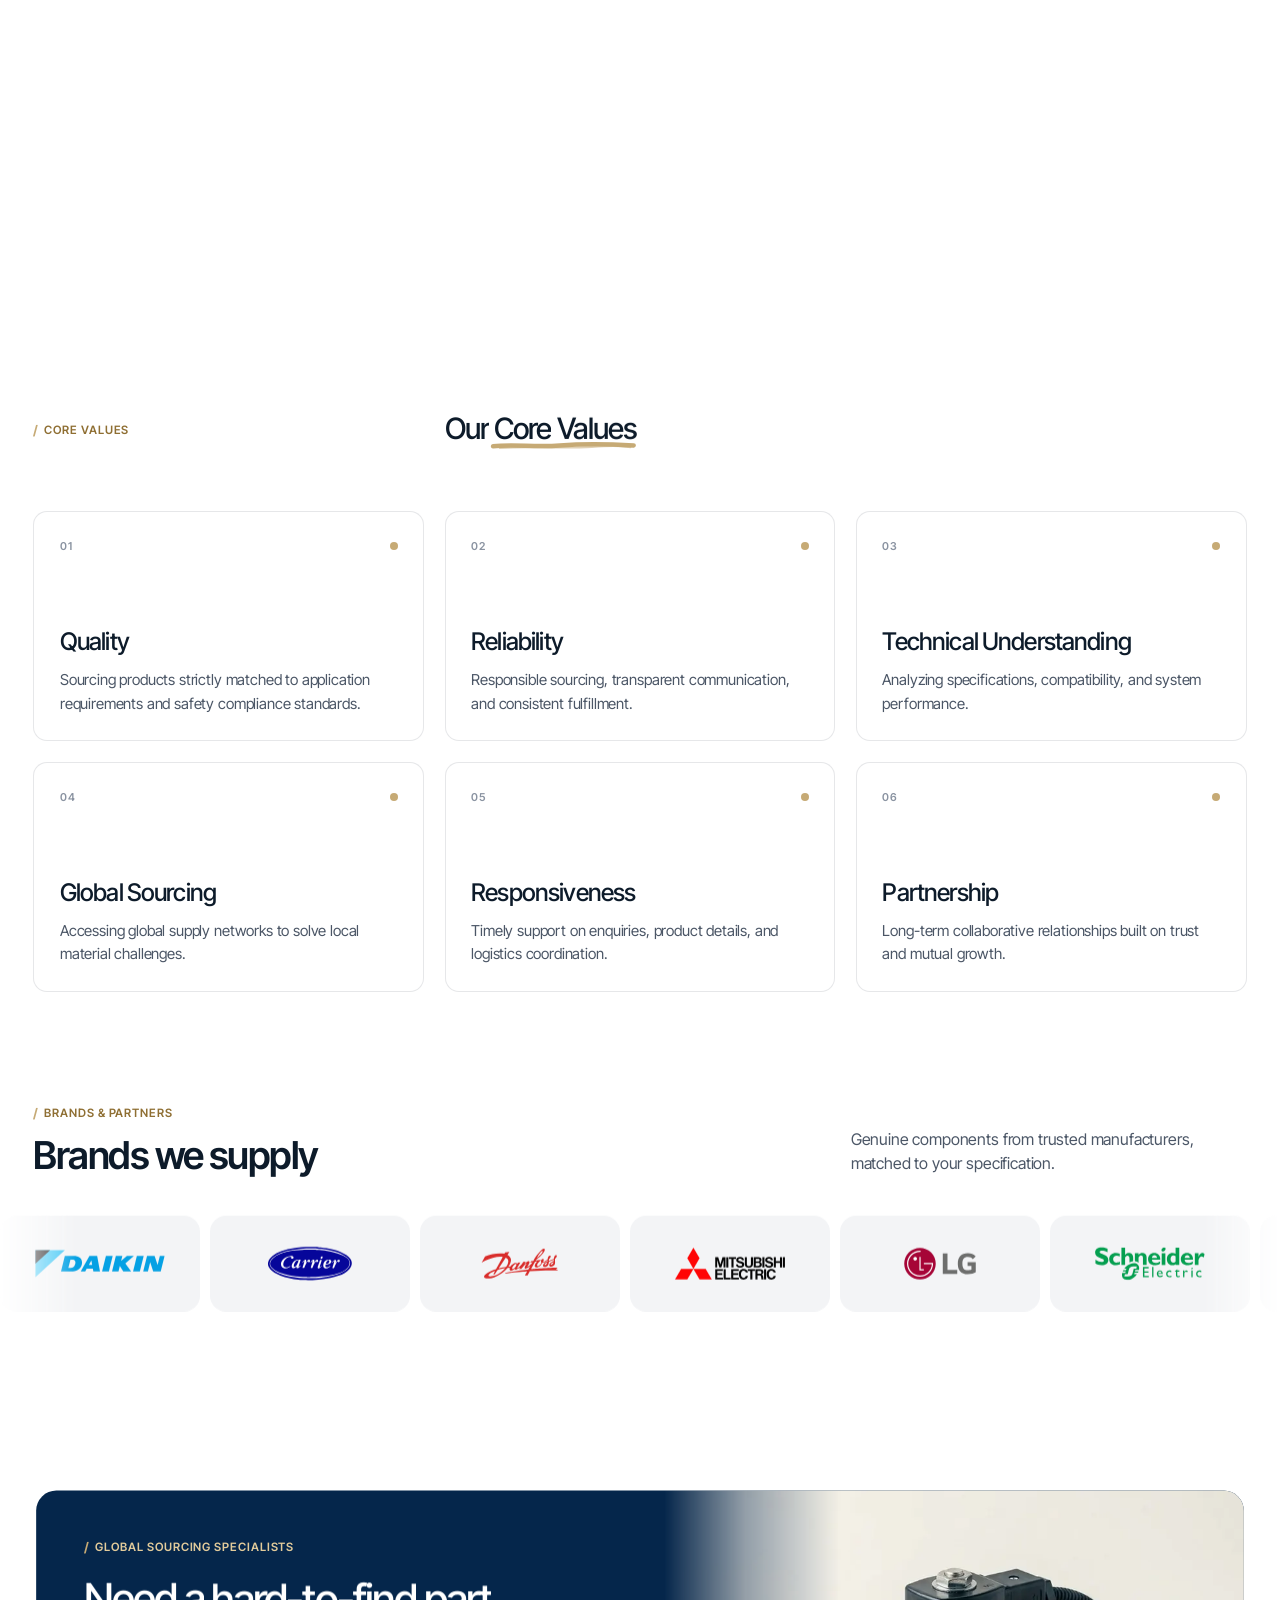
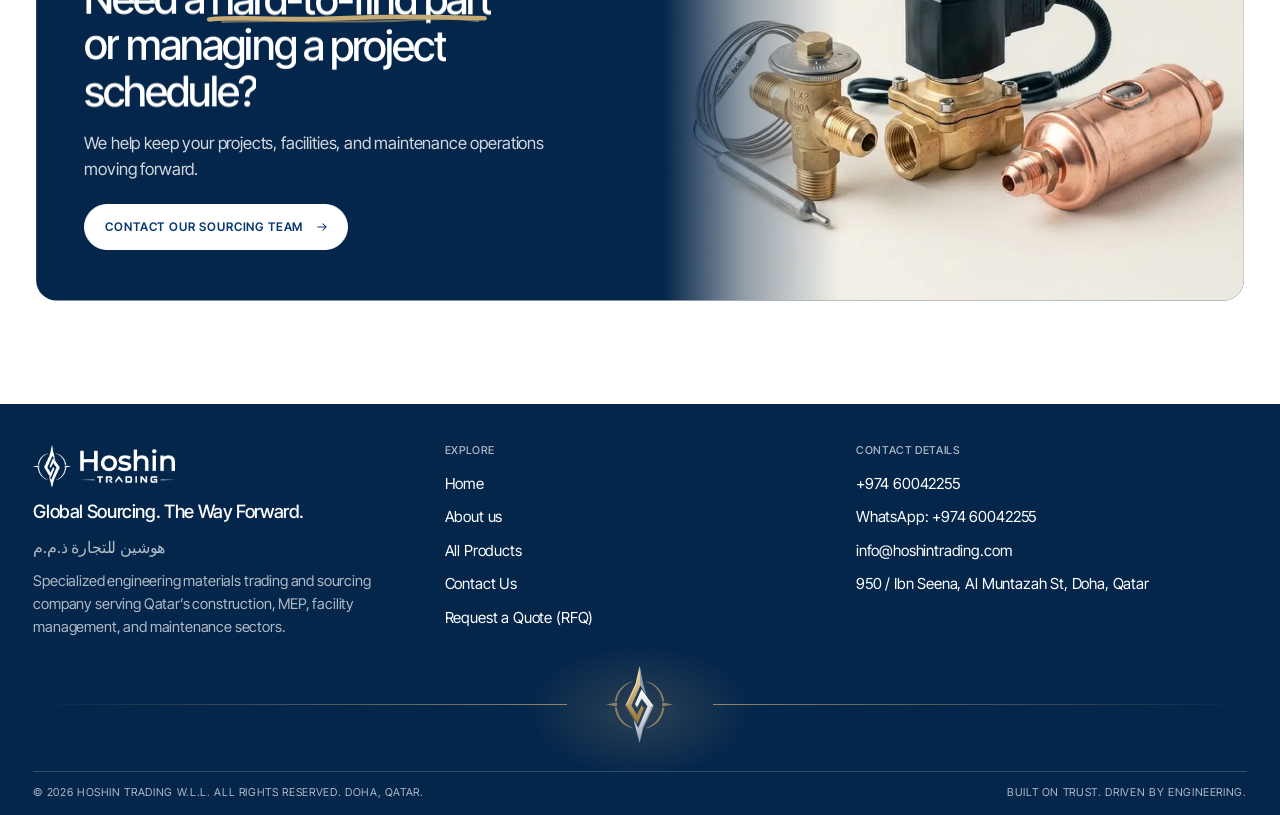
==== commit 4e00464d: "Brand-free product photos; text-only category strip - Add 34 generated product photos (no brand name" ====
--- a/about.html
+++ b/about.html
@@ -14,7 +14,7 @@
   <link rel="stylesheet" href="https://fonts.googleapis.com/css2?family=Inter+Tight:wght@400;500;600;700&display=swap">
   <link rel="stylesheet" href="css/hoshin.css?v=1792747800">
   <link rel="stylesheet" href="css/hoshin-v4.css?v=1793015596">
-  <link rel="stylesheet" href="css/hoshin-axion.css?v=74">
+  <link rel="stylesheet" href="css/hoshin-axion.css?v=77">
 </head>
 <body class="">
   <a href="#main-content" class="skip-link">Skip to main content</a>
@@ -298,7 +298,7 @@
   <script src="js/lenis.min.js" defer></script>
   <script src="js/gsap.min.js" defer></script>
   <script src="js/ScrollTrigger.min.js" defer></script>
-  <script src="js/products-data.js?v=1"></script>
+  <script src="js/products-data.js?v=2"></script>
   <script src="js/inquiry.js?v=1792732574"></script>
   <script src="js/hoshin-axion.js?v=7"></script>
   <script src="js/site.js?v=1793008123" defer></script>
--- a/css/hoshin-axion.css
+++ b/css/hoshin-axion.css
@@ -639,9 +639,8 @@
 /* Real brand logos: full colour, uniform size */
 .ax-brand img { max-height: 34px !important; max-width: 130px !important; width: auto; height: auto; filter: none !important; opacity: 1 !important; }
 
-/* Category strip: trade-specific Material Symbols icons, muted until hover */
-.v-strip__item { gap: 12px; font-size: 1.05rem; }
-.v-strip__item svg { width: 36px; height: 36px; }
+/* Category strip: trade names only, muted until hover */
+.v-strip__item { font-size: clamp(1.05rem, 1.6vw, 1.35rem); }
 
 /* Compact footer */
 .h-footer { padding-top: clamp(32px, 3.2vw, 44px); }
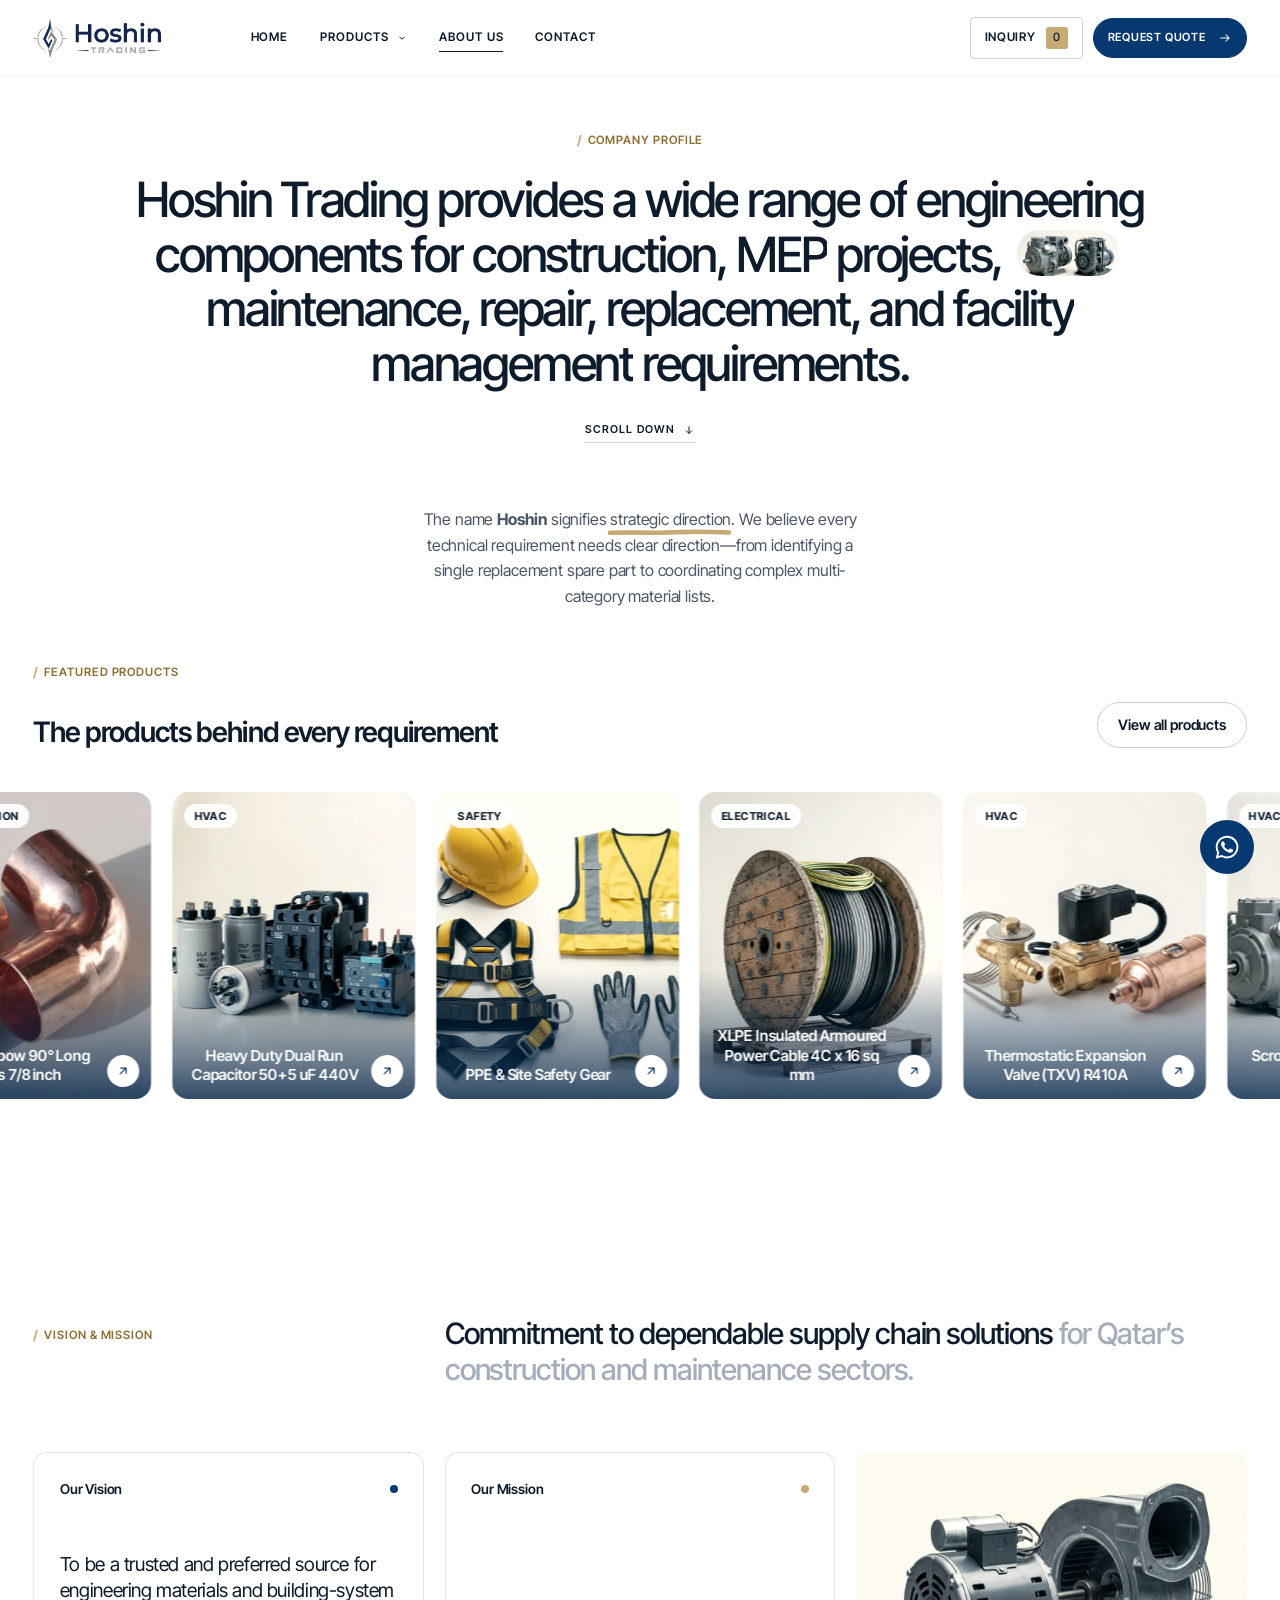
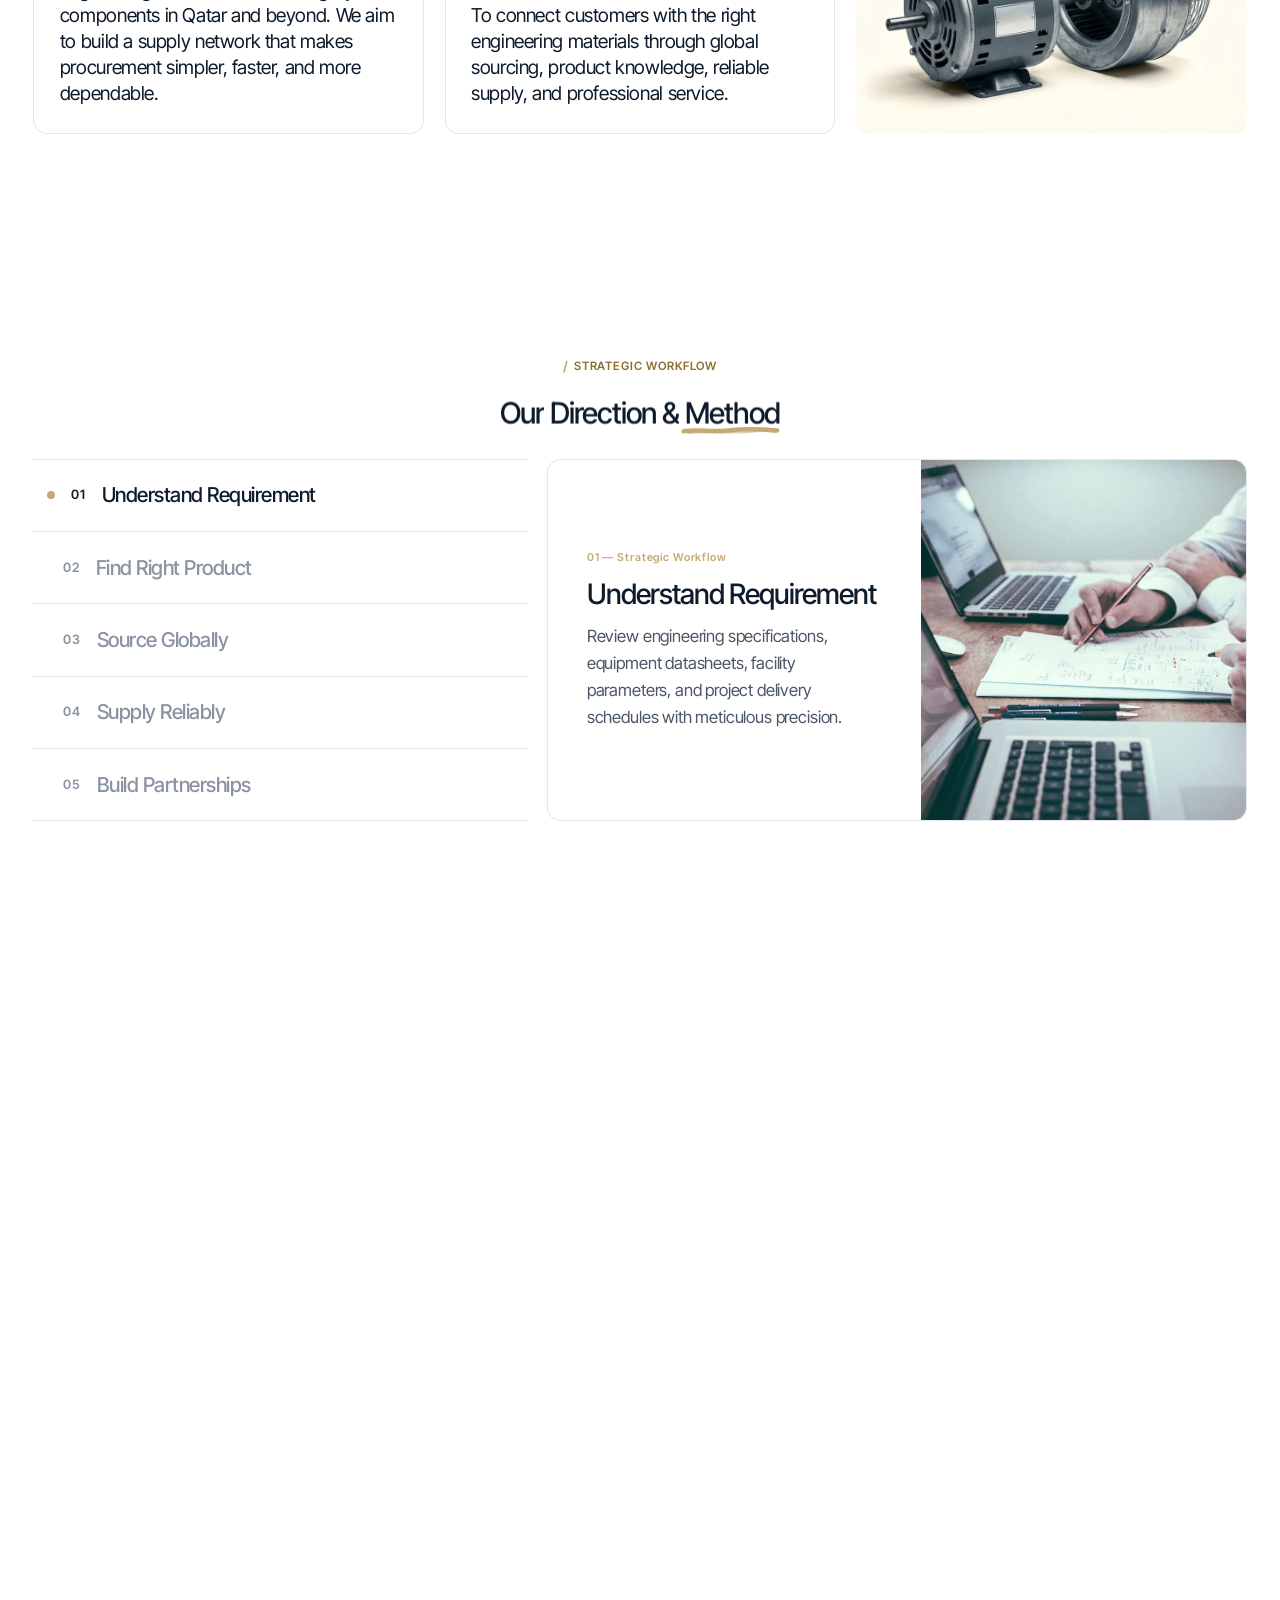
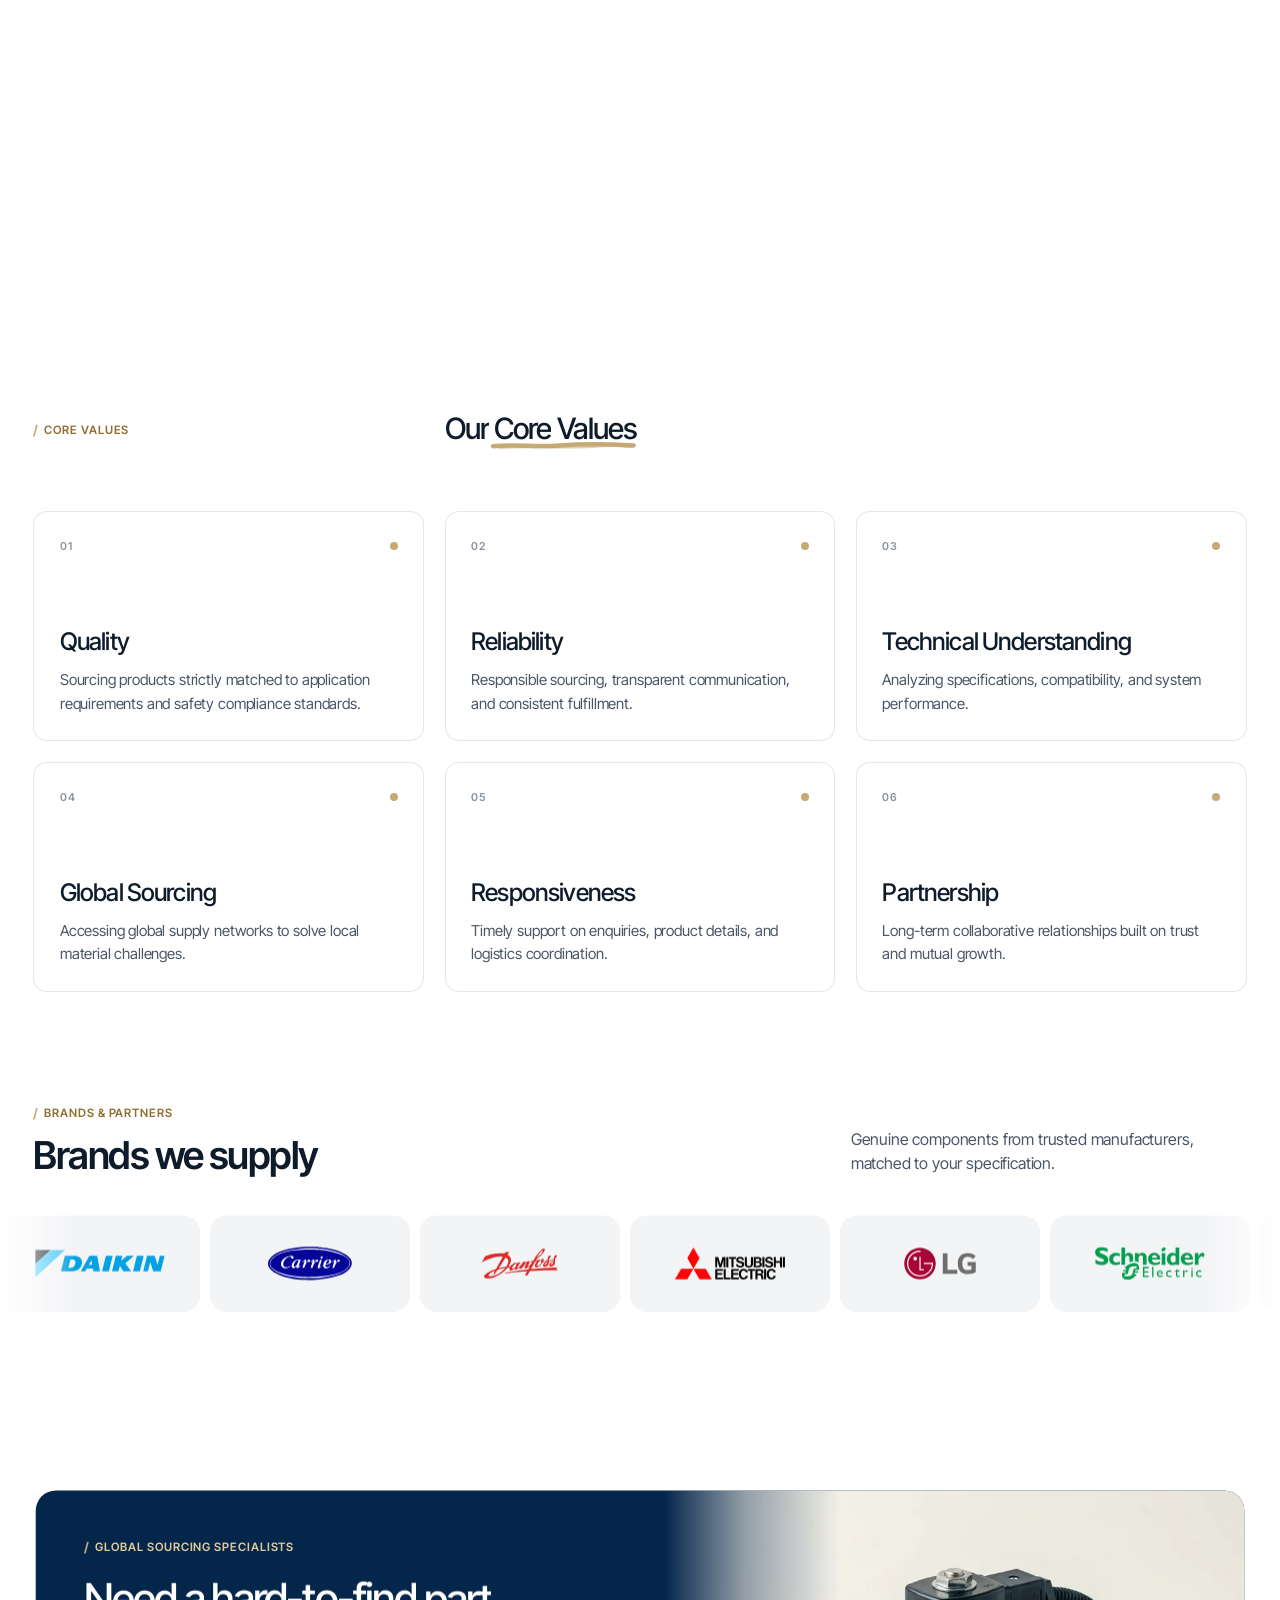
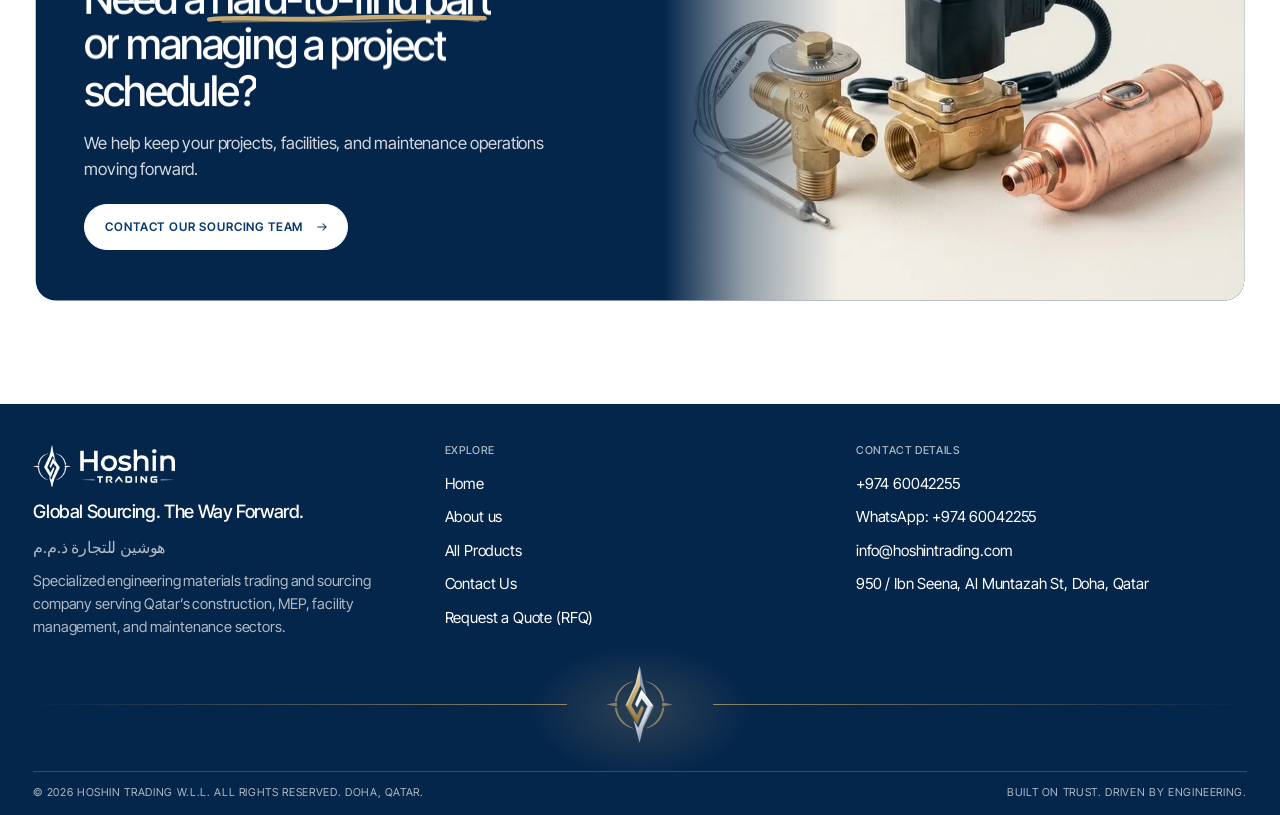
==== commit c8440c78: "New product photos: sealant cartridges, 1P and 4P breakers Co-Authored-By: Claude Opus 5.5 <noreply@" ====
--- a/about.html
+++ b/about.html
@@ -298,7 +298,7 @@
   <script src="js/lenis.min.js" defer></script>
   <script src="js/gsap.min.js" defer></script>
   <script src="js/ScrollTrigger.min.js" defer></script>
-  <script src="js/products-data.js?v=2"></script>
+  <script src="js/products-data.js?v=1793100001"></script>
   <script src="js/inquiry.js?v=1792732574"></script>
   <script src="js/hoshin-axion.js?v=7"></script>
   <script src="js/site.js?v=1793008123" defer></script>
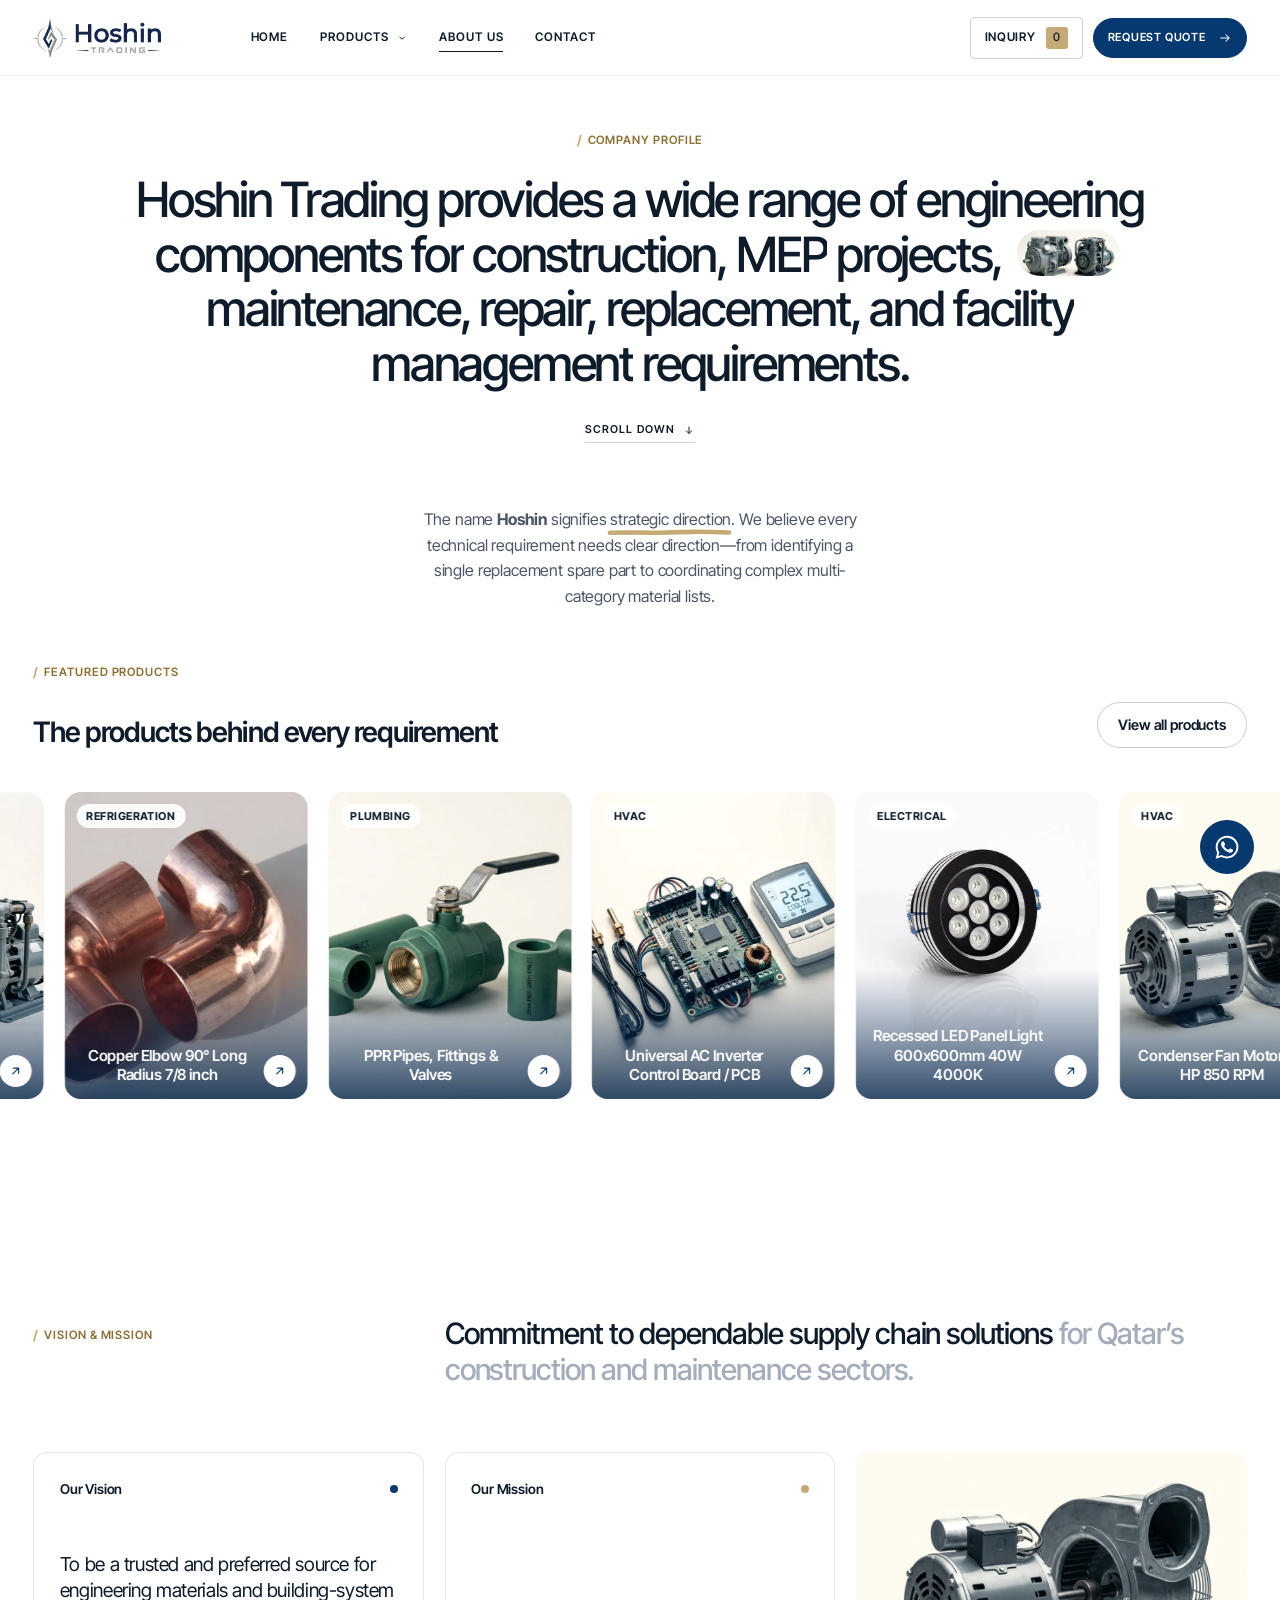
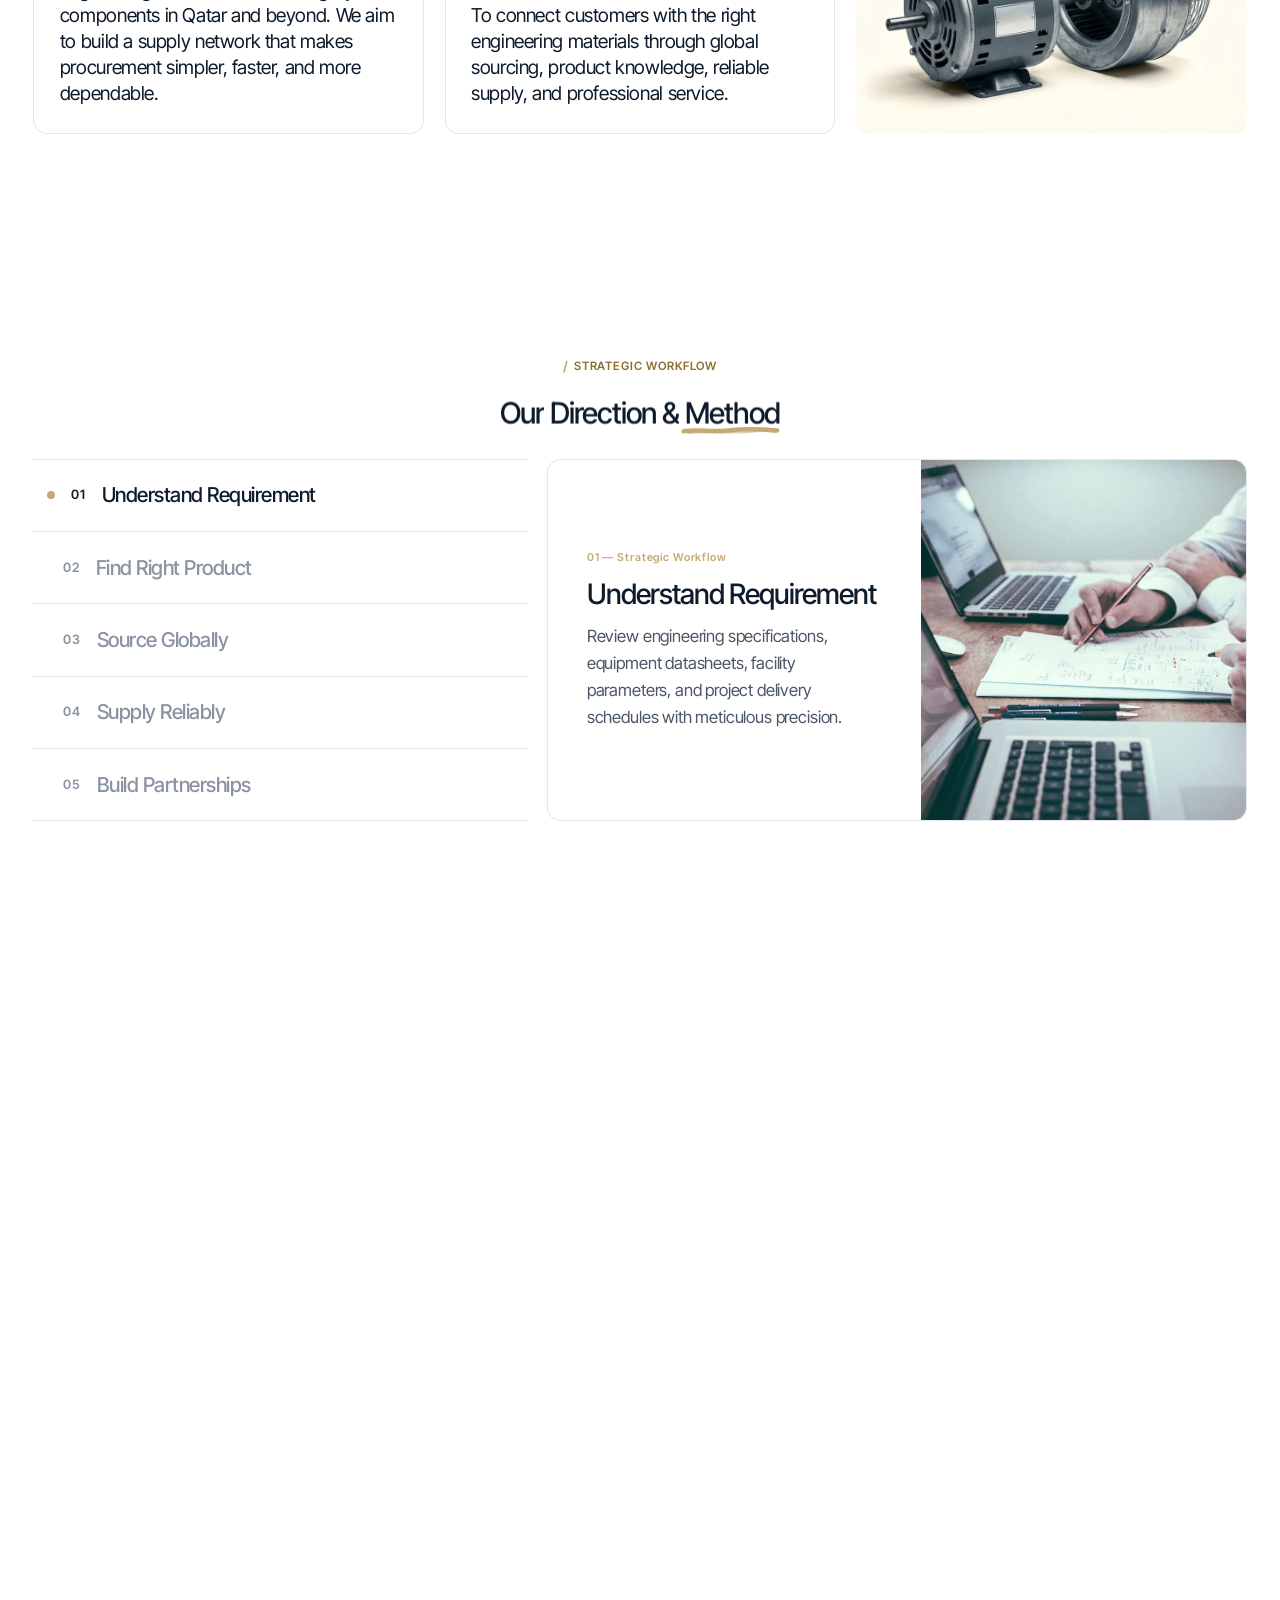
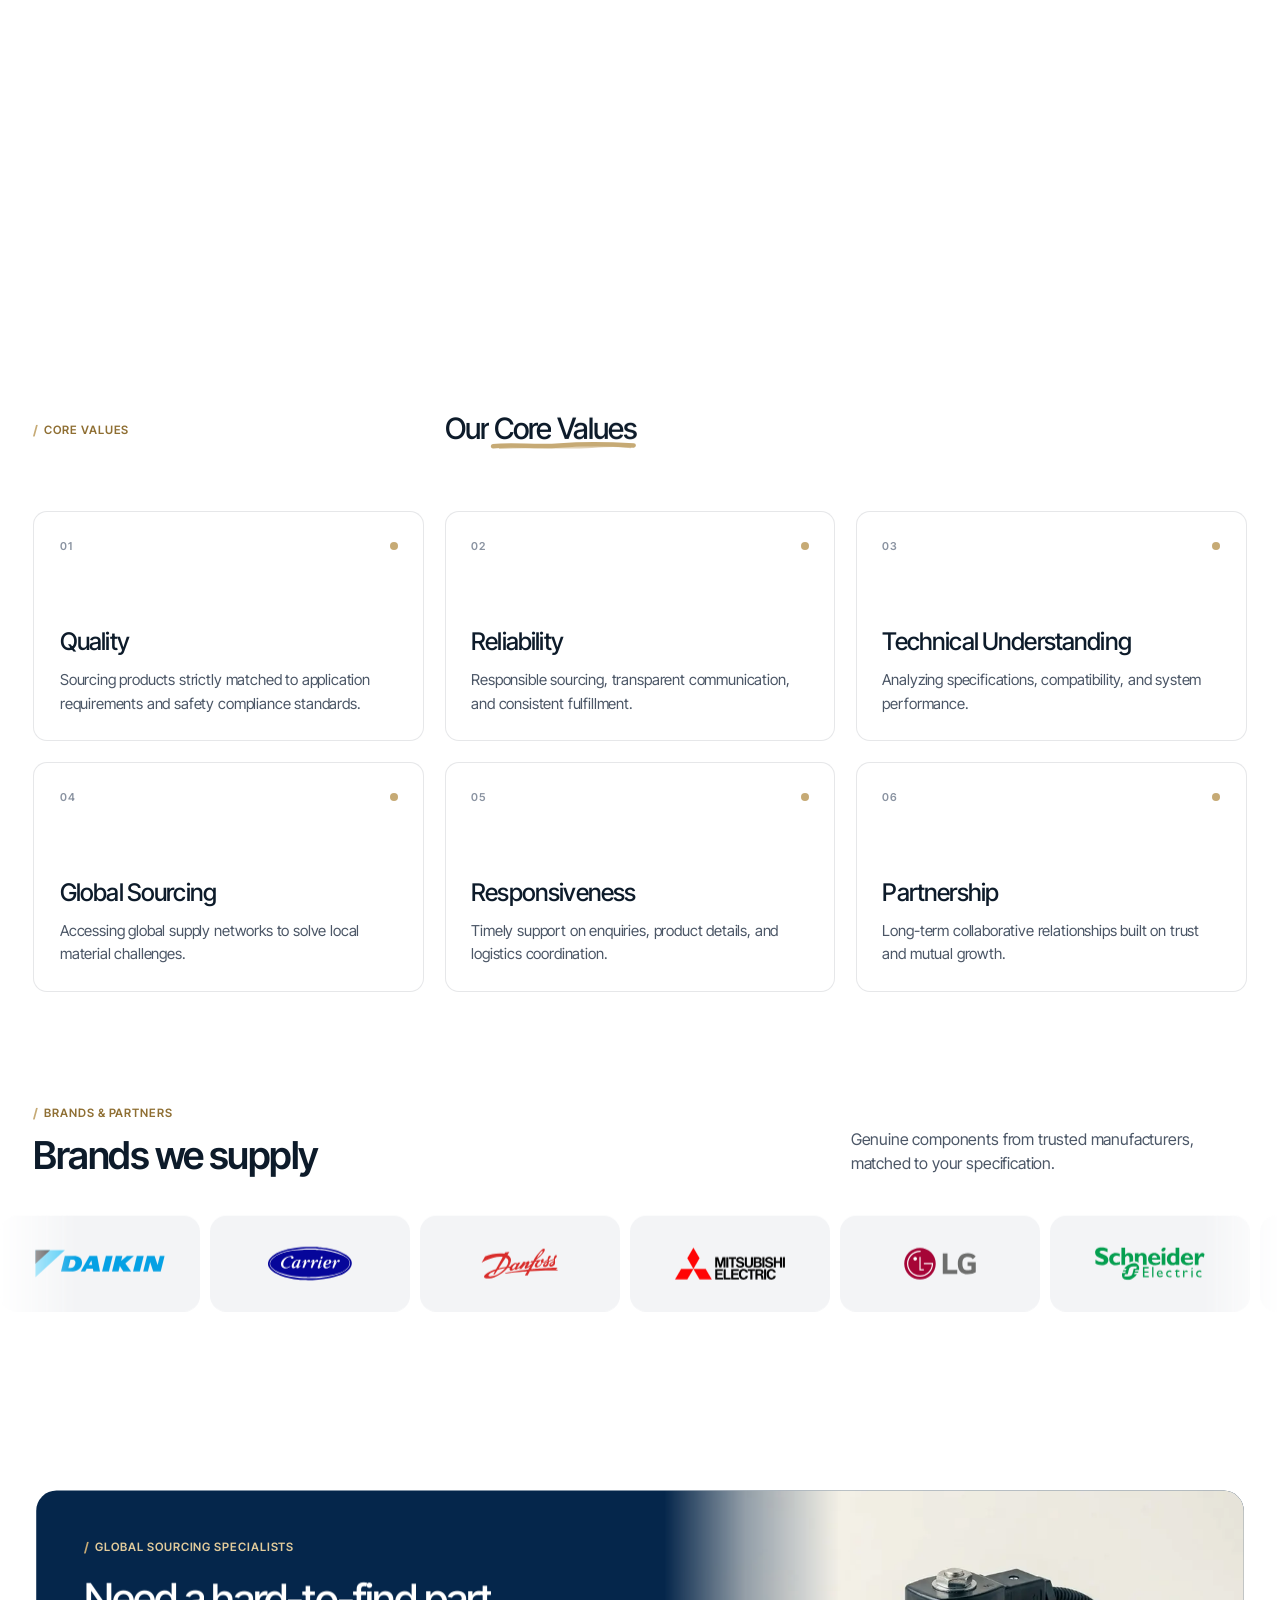
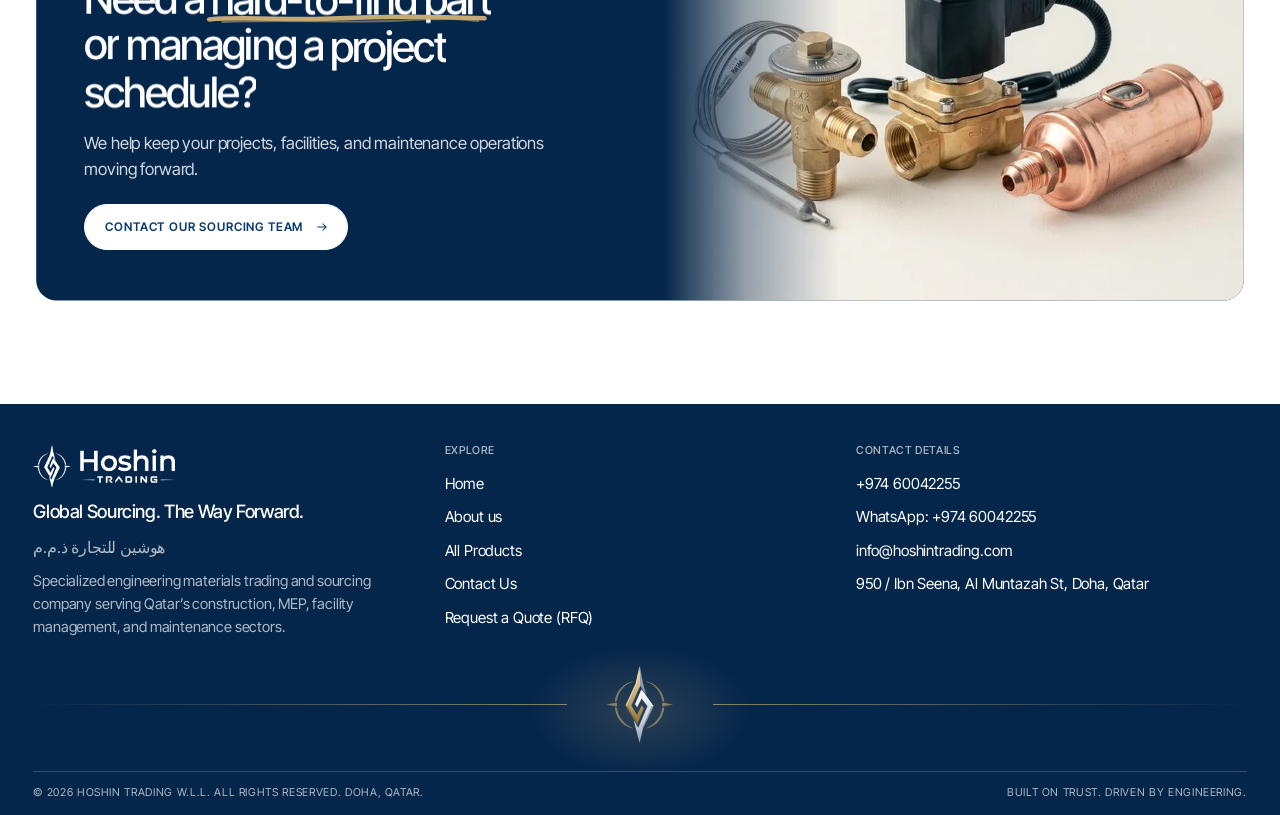
==== commit 1aa299d4: "New product photo: weatherproof isolator switches Co-Authored-By: Claude Opus 5.5 <noreply@anthropic" ====
--- a/about.html
+++ b/about.html
@@ -298,7 +298,7 @@
   <script src="js/lenis.min.js" defer></script>
   <script src="js/gsap.min.js" defer></script>
   <script src="js/ScrollTrigger.min.js" defer></script>
-  <script src="js/products-data.js?v=1793100001"></script>
+  <script src="js/products-data.js?v=1793100002"></script>
   <script src="js/inquiry.js?v=1792732574"></script>
   <script src="js/hoshin-axion.js?v=7"></script>
   <script src="js/site.js?v=1793008123" defer></script>
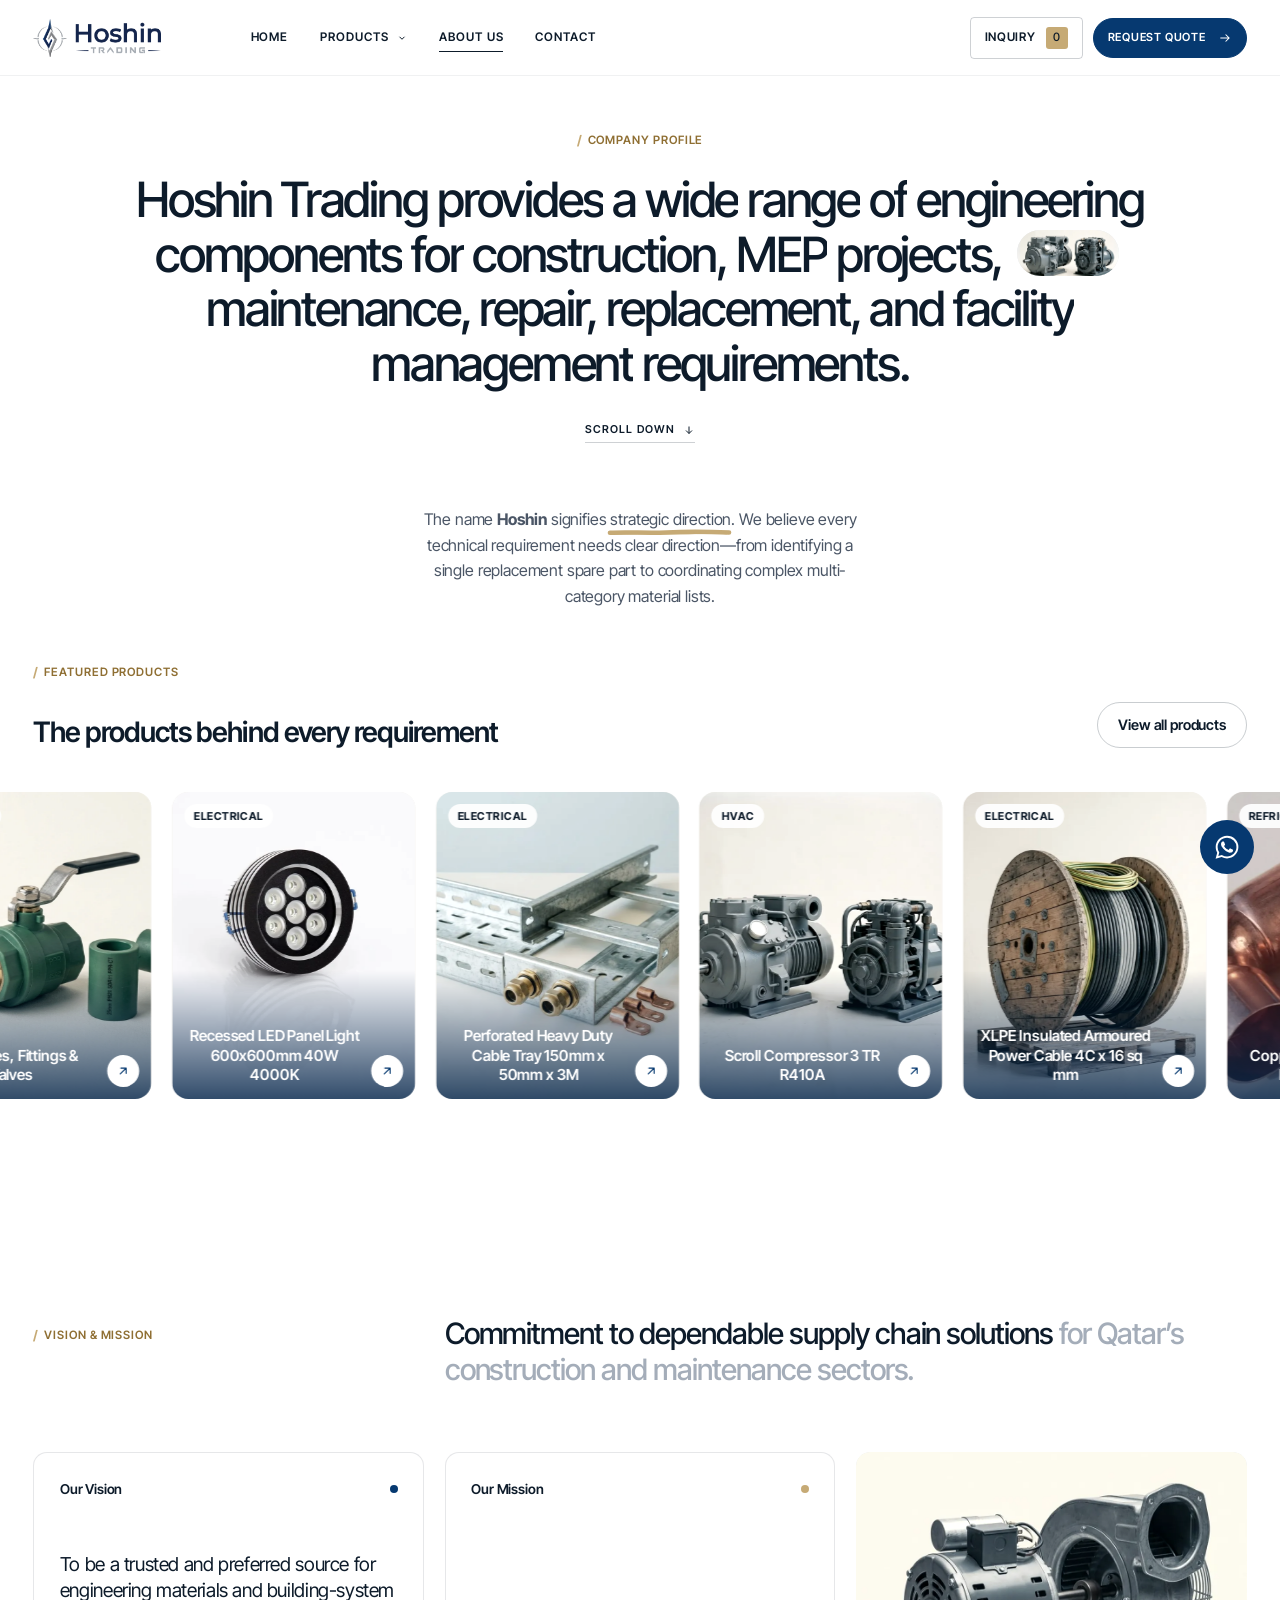
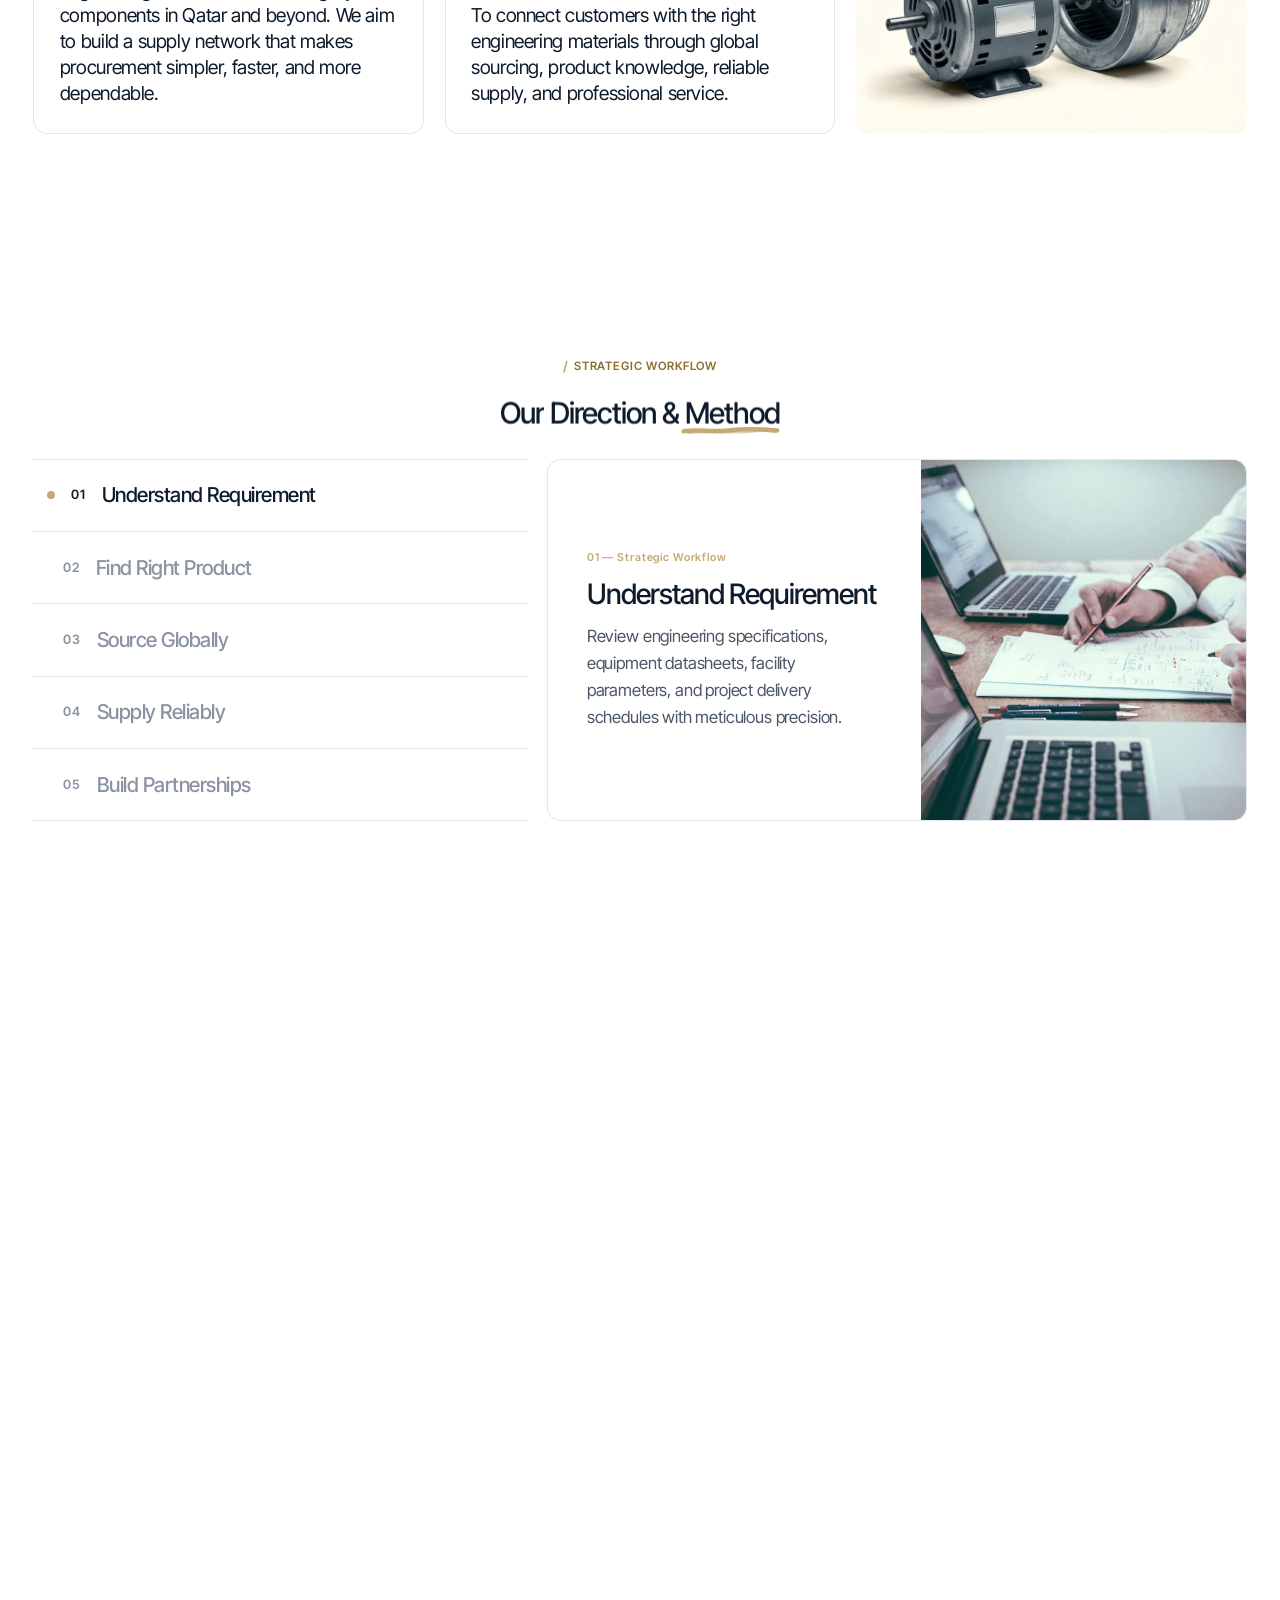
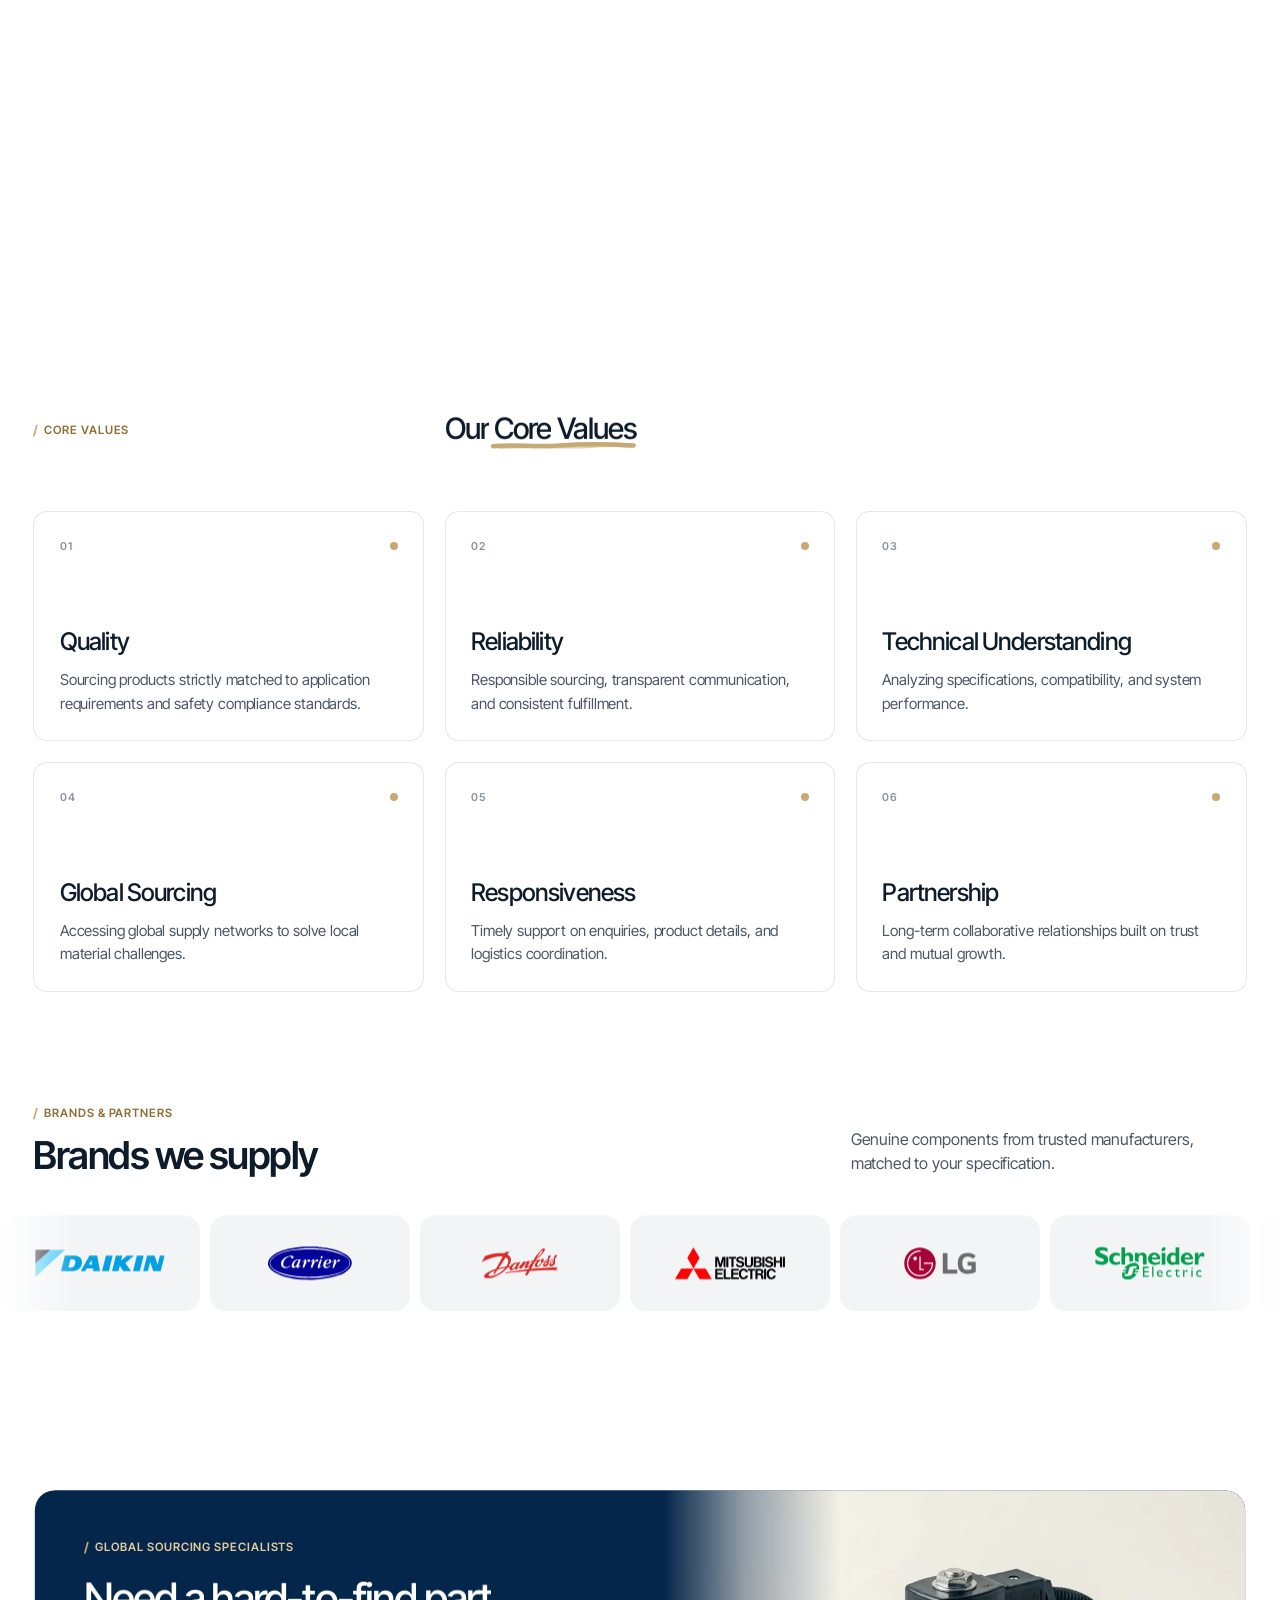
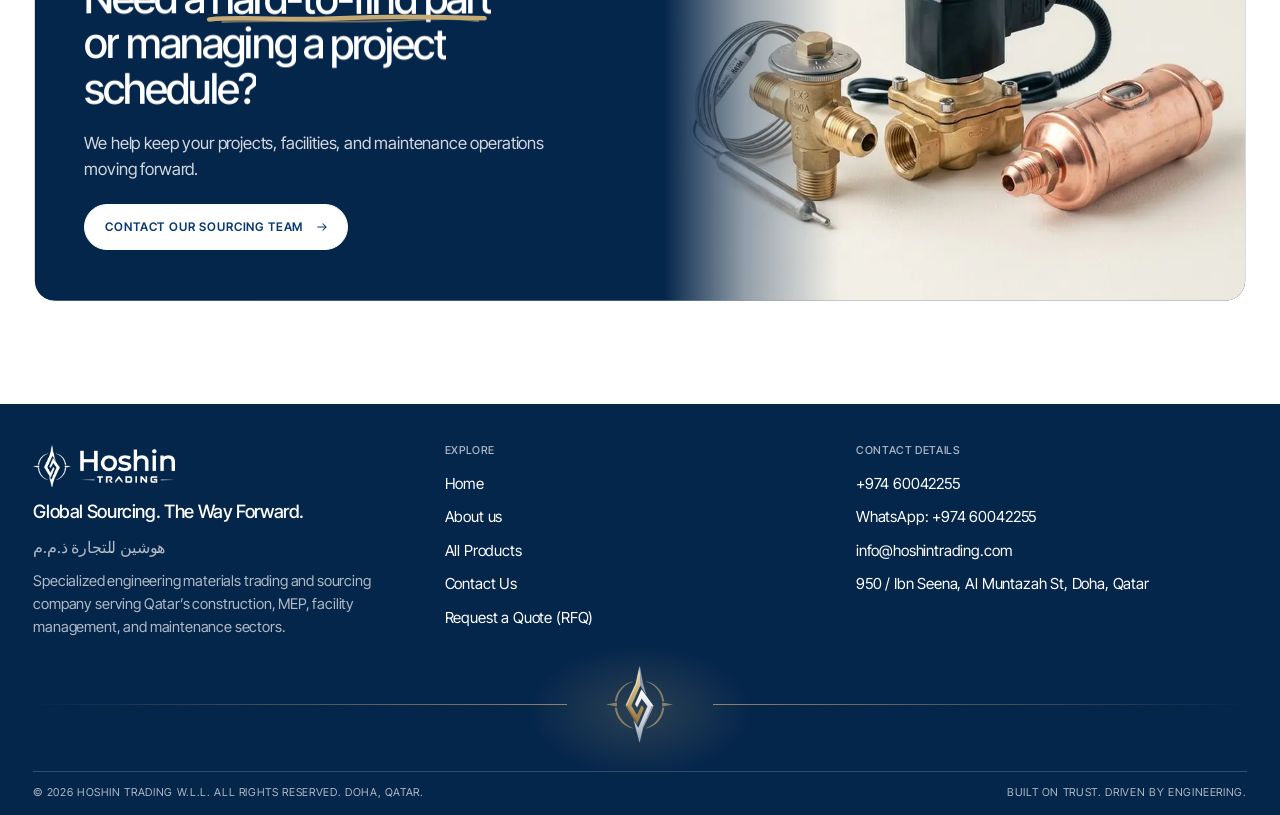
==== commit 307d0974: "New product photo: digital pressure controller Co-Authored-By: Claude Opus 5.5 <noreply@anthropic.co" ====
--- a/about.html
+++ b/about.html
@@ -298,7 +298,7 @@
   <script src="js/lenis.min.js" defer></script>
   <script src="js/gsap.min.js" defer></script>
   <script src="js/ScrollTrigger.min.js" defer></script>
-  <script src="js/products-data.js?v=1793100002"></script>
+  <script src="js/products-data.js?v=1793100003"></script>
   <script src="js/inquiry.js?v=1792732574"></script>
   <script src="js/hoshin-axion.js?v=7"></script>
   <script src="js/site.js?v=1793008123" defer></script>
